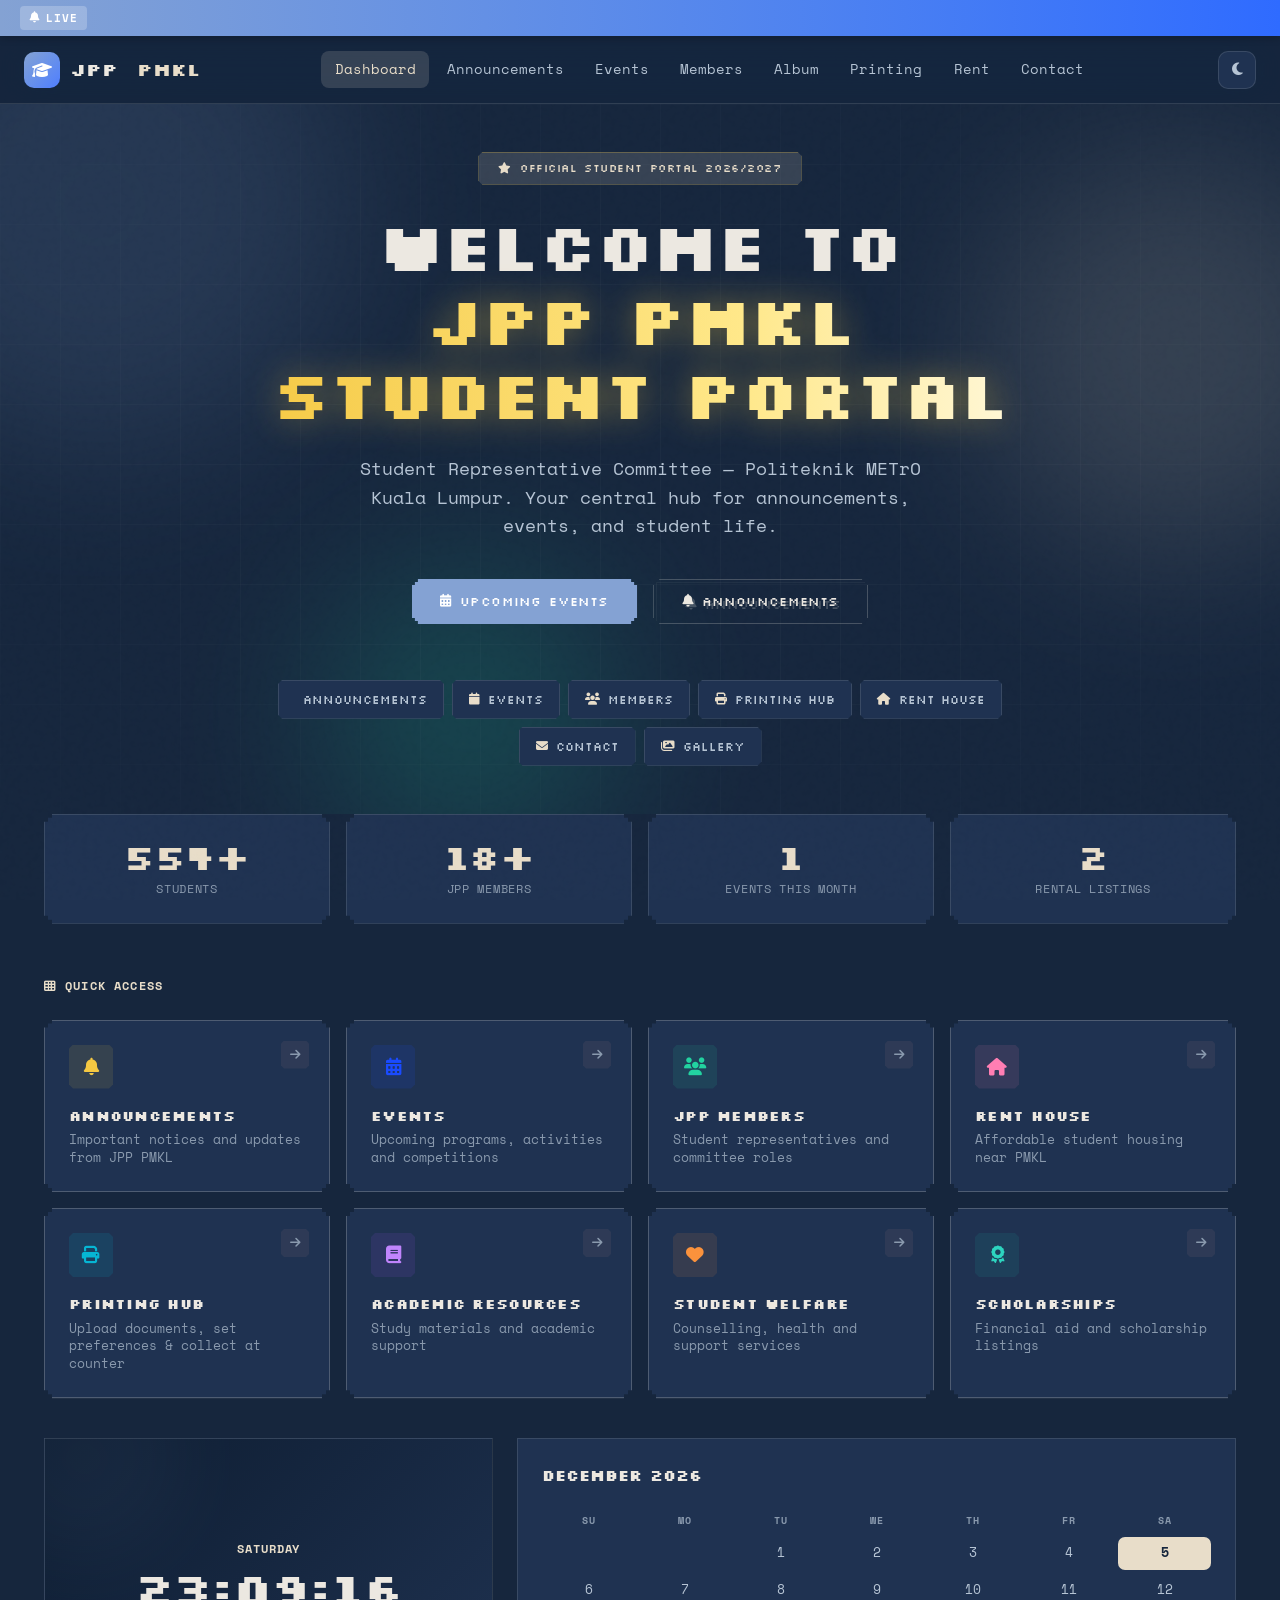
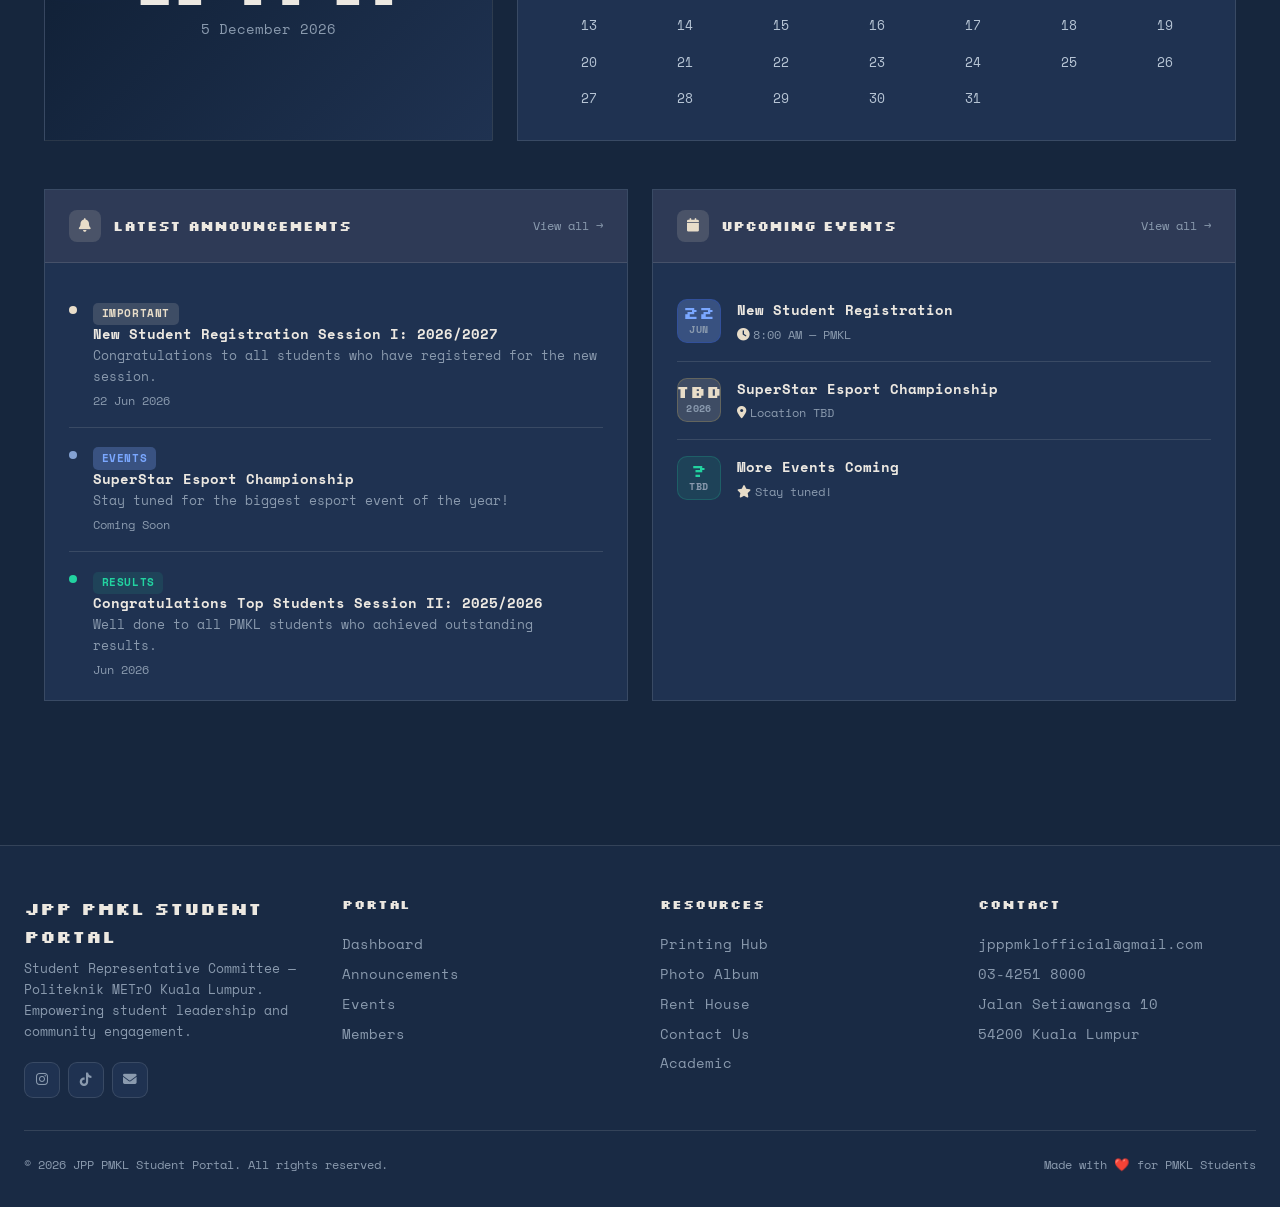
==== index.html @ 4788460e "updates" ====
<!DOCTYPE html>
<html lang="en" data-theme="dark">

<head>
  <meta charset="UTF-8">
  <meta name="viewport" content="width=device-width, initial-scale=1.0">
  <title>JPP PMKL — Student Portal</title>
  <link rel="preconnect" href="https://fonts.googleapis.com">
  <link
    href="https://fonts.googleapis.com/css2?family=Silkscreen:wght@400;700&family=Space+Mono:ital,wght@0,400;0,700;1,400&family=Syne:wght@400;500;600;700;800&family=DM+Sans:ital,opsz,wght@0,9..40,300;0,9..40,400;0,9..40,500;1,9..40,300&display=swap"
    rel="stylesheet">
  <link rel="stylesheet" href="https://cdnjs.cloudflare.com/ajax/libs/font-awesome/6.5.0/css/all.min.css">
  <link rel="icon" type="image/png" href="JPP LOGO.png">
  <link rel="shortcut icon" href="JPP LOGO.png">
  <link rel="apple-touch-icon" href="JPP LOGO.png">
  <link rel="stylesheet" href="css/styles.css?v=2.3">
  <script src="https://cdn.jsdelivr.net/npm/tesseract.js@5/dist/tesseract.min.js"></script>
</head>

<body>

  <div class="ticker-bar">
    <span class="ticker-label"><i class="fas fa-bell"></i> Live</span>
    <div class="ticker-track">
      <div class="ticker-text">
        🎉 Congratulations to all PMKL students — Outstanding Results Final Exam Session II: 2025/2026
        &nbsp;&nbsp;•&nbsp;&nbsp; 📋 New Student Registration Session I: 2026/2027 begins 22 Jun
        &nbsp;&nbsp;•&nbsp;&nbsp; 🎮 SuperStar Esport Championship — Coming Soon! &nbsp;&nbsp;•&nbsp;&nbsp; 📞 Contact:
        jpppmklofficial@gmail.com
      </div>
    </div>
  </div>

  <nav id="mainNav">
    <a class="nav-logo" href="#" onclick="navigate('dashboard'); return false;">
      <div class="nav-logo-icon"><i class="fas fa-graduation-cap"></i></div>
      JPP&nbsp;<span>PMKL</span>
    </a>

    <div class="nav-links" id="navLinks">
      <a class="nav-link active" data-section="dashboard">Dashboard</a>
      <a class="nav-link" data-section="announcements">Announcements</a>
      <a class="nav-link" data-section="events">Events</a>
      <a class="nav-link" data-section="members">Members</a>
      <a class="nav-link" data-section="album">Album</a>
      <a class="nav-link" data-section="printing">Printing</a>
      <a class="nav-link" data-section="rent">Rent</a>
      <a class="nav-link" data-section="contact">Contact</a>
    </div>

    <div class="nav-actions">
      <button class="btn-icon" id="themeToggle" title="Toggle theme"><i class="fas fa-moon"></i></button>
      <button class="nav-hamburger" id="navHamburger" aria-label="Menu"><i class="fas fa-bars"></i></button>
    </div>
  </nav>

  <div class="page-wrap">

    <section class="section active" id="dashboard">

      <div class="hero">
        <div class="hero-bg">
          <div class="hero-orb"></div>
          <div class="hero-orb"></div>
          <div class="hero-orb"></div>
        </div>
        <div class="hero-grid"></div>

        <div class="hero-content">
          <div class="hero-badge"><i class="fas fa-star"></i> Official Student Portal 2026/2027</div>
          <h1>Welcome to<br><em>JPP PMKL STUDENT PORTAL</em></h1>
          <p class="hero-sub">Student Representative Committee — Politeknik METrO Kuala Lumpur. Your central hub for
            announcements, events, and student life.</p>
          <div class="hero-ctas">
            <button class="btn-hero btn-hero-primary" onclick="navigate('events')"><i class="fas fa-calendar-alt"></i>
              Upcoming Events</button>
            <button class="btn-hero btn-hero-outline" onclick="navigate('announcements')"><i class="fas fa-bell"></i>
              Announcements</button>
          </div>
          <div class="quick-access">
            <a class="qa-chip" onclick="navigate('announcements')"><i class="fas fa-megaphone"></i> Announcements</a>
            <a class="qa-chip" onclick="navigate('events')"><i class="fas fa-calendar"></i> Events</a>
            <a class="qa-chip" onclick="navigate('members')"><i class="fas fa-users"></i> Members</a>
            <a class="qa-chip" onclick="navigate('printing')"><i class="fas fa-print"></i> Printing Hub</a>
            <a class="qa-chip" onclick="navigate('rent')"><i class="fas fa-home"></i> Rent House</a>
            <a class="qa-chip" onclick="navigate('contact')"><i class="fas fa-envelope"></i> Contact</a>
            <a class="qa-chip" onclick="navigate('album')"><i class="fas fa-images"></i> Gallery</a>
          </div>
        </div>
      </div>

      <div class="sec-wrap">

        <div class="stats-row">
          <div class="stat-item">
            <div class="stat-num" data-count="600">0</div>
            <div class="stat-label">Students</div>
          </div>
          <div class="stat-item">
            <div class="stat-num" data-count="20">0</div>
            <div class="stat-label">JPP Members</div>
          </div>
          <div class="stat-item">
            <div class="stat-num" data-count="2">0</div>
            <div class="stat-label">Events This Month</div>
          </div>
          <div class="stat-item">
            <div class="stat-num" data-count="3">0</div>
            <div class="stat-label">Rental Listings</div>
          </div>
        </div>

        <div style="margin-bottom: 0.75rem;">
          <div class="sec-label"><i class="fas fa-th"></i> Quick Access</div>
        </div>
        <div class="dashboard-grid">
          <a class="dash-card" onclick="navigate('announcements')"
            style="--card-color: #f5c842; --card-color-bg: rgba(245,200,66,0.1);">
            <div class="dash-card-arrow"><i class="fas fa-arrow-right"></i></div>
            <div class="dash-card-icon"><i class="fas fa-bell"></i></div>
            <h4>Announcements</h4>
            <p>Important notices and updates from JPP PMKL</p>
          </a>
          <a class="dash-card" onclick="navigate('events')"
            style="--card-color: #1a4bff; --card-color-bg: rgba(26,75,255,0.12);">
            <div class="dash-card-arrow"><i class="fas fa-arrow-right"></i></div>
            <div class="dash-card-icon"><i class="fas fa-calendar-alt"></i></div>
            <h4>Events</h4>
            <p>Upcoming programs, activities and competitions</p>
          </a>
          <a class="dash-card" onclick="navigate('members')"
            style="--card-color: #22d3a0; --card-color-bg: rgba(34,211,160,0.1);">
            <div class="dash-card-arrow"><i class="fas fa-arrow-right"></i></div>
            <div class="dash-card-icon"><i class="fas fa-users"></i></div>
            <h4>JPP Members</h4>
            <p>Student representatives and committee roles</p>
          </a>
          <a class="dash-card" onclick="navigate('rent')"
            style="--card-color: #ff7eb3; --card-color-bg: rgba(255,126,179,0.1);">
            <div class="dash-card-arrow"><i class="fas fa-arrow-right"></i></div>
            <div class="dash-card-icon"><i class="fas fa-home"></i></div>
            <h4>Rent House</h4>
            <p>Affordable student housing near PMKL</p>
          </a>
          <a class="dash-card" onclick="navigate('printing')"
            style="--card-color: #06b6d4; --card-color-bg: rgba(6,182,212,0.12);">
            <div class="dash-card-arrow"><i class="fas fa-arrow-right"></i></div>
            <div class="dash-card-icon" style="background:rgba(6,182,212,0.12);color:#06b6d4;"><i
                class="fas fa-print"></i></div>
            <h4>Printing Hub</h4>
            <p>Upload documents, set preferences & collect at counter</p>
          </a>
          <a class="dash-card" onclick="showToast('Academic Resources — Coming Soon!')">
            <div class="dash-card-arrow"><i class="fas fa-arrow-right"></i></div>
            <div class="dash-card-icon" style="background:rgba(168,85,247,0.1);color:#c084fc;"><i
                class="fas fa-book"></i></div>
            <h4>Academic Resources</h4>
            <p>Study materials and academic support</p>
          </a>
          <a class="dash-card" onclick="showToast('Student Welfare — Coming Soon!')">
            <div class="dash-card-arrow"><i class="fas fa-arrow-right"></i></div>
            <div class="dash-card-icon" style="background:rgba(251,146,60,0.1);color:#fb923c;"><i
                class="fas fa-heart"></i></div>
            <h4>Student Welfare</h4>
            <p>Counselling, health and support services</p>
          </a>
          <a class="dash-card" onclick="showToast('Scholarships — Coming Soon!')">
            <div class="dash-card-arrow"><i class="fas fa-arrow-right"></i></div>
            <div class="dash-card-icon" style="background:rgba(20,184,166,0.1);color:#2dd4bf;"><i
                class="fas fa-award"></i></div>
            <h4>Scholarships</h4>
            <p>Financial aid and scholarship listings</p>
          </a>

        </div>

        <div class="widget-row">
          <div class="clock-panel">
            <div class="clock-day" id="dashDay">MONDAY</div>
            <div class="clock-time" id="dashClock">00:00:00</div>
            <div class="clock-date-str" id="dashDateStr">Loading...</div>
          </div>
          <div class="cal-panel">
            <div class="cal-header">
              <h4 id="calMonthYear">June 2026</h4>
            </div>
            <div class="cal-grid" id="calGrid"></div>
          </div>
        </div>

        <div class="twin-grid">
          <div class="panel">
            <div class="panel-head">
              <div class="panel-head-icon"><i class="fas fa-bell"></i></div>
              <h3>Latest Announcements</h3>
              <a onclick="navigate('announcements')">View all →</a>
            </div>
            <div class="panel-body" id="dashAnnList">
              <div class="ann-item">
                <div class="ann-dot"></div>
                <div class="ann-content">
                  <span class="tag tag-gold">Important</span>
                  <h5>New Student Registration Session I: 2026/2027</h5>
                  <p>Congratulations to all students who have registered for the new session.</p>
                  <div style="font-size:0.74rem; color:var(--text3);">22 Jun 2026</div>
                </div>
              </div>
              <div class="ann-item">
                <div class="ann-dot blue"></div>
                <div class="ann-content">
                  <span class="tag tag-blue">Events</span>
                  <h5>SuperStar Esport Championship</h5>
                  <p>Stay tuned for the biggest esport event of the year!</p>
                  <div style="font-size:0.74rem; color:var(--text3);">Coming Soon</div>
                </div>
              </div>
              <div class="ann-item">
                <div class="ann-dot green"></div>
                <div class="ann-content">
                  <span class="tag tag-green">Results</span>
                  <h5>Congratulations Top Students Session II: 2025/2026</h5>
                  <p>Well done to all PMKL students who achieved outstanding results.</p>
                  <div style="font-size:0.74rem; color:var(--text3);">Jun 2026</div>
                </div>
              </div>
            </div>
          </div>

          <div class="panel">
            <div class="panel-head">
              <div class="panel-head-icon"><i class="fas fa-calendar"></i></div>
              <h3>Upcoming Events</h3>
              <a onclick="navigate('events')">View all →</a>
            </div>
            <div class="panel-body" id="dashEventsList">
              <div class="event-item">
                <div class="event-date-box">
                  <div class="day">22</div>
                  <div class="mon">JUN</div>
                </div>
                <div class="event-info-text">
                  <h5>New Student Registration</h5>
                  <p><i class="fas fa-clock" style="color:var(--gold);margin-right:0.25rem;"></i>8:00 AM — PMKL</p>
                </div>
              </div>
              <div class="event-item">
                <div class="event-date-box" style="background:var(--gold-dim);border-color:rgba(245,200,66,0.2);">
                  <div class="day" style="color:var(--gold);">TBD</div>
                  <div class="mon">2026</div>
                </div>
                <div class="event-info-text">
                  <h5>SuperStar Esport Championship</h5>
                  <p><i class="fas fa-map-marker-alt" style="color:var(--gold);margin-right:0.25rem;"></i>Location TBD
                  </p>
                </div>
              </div>
              <div class="event-item">
                <div class="event-date-box" style="background:rgba(34,211,160,0.1);border-color:rgba(34,211,160,0.2);">
                  <div class="day" style="color:#22d3a0;">?</div>
                  <div class="mon">TBD</div>
                </div>
                <div class="event-info-text">
                  <h5>More Events Coming</h5>
                  <p><i class="fas fa-star" style="color:var(--gold);margin-right:0.25rem;"></i>Stay tuned!</p>
                </div>
              </div>
            </div>
          </div>
        </div>

      </div>
    </section>

    <section class="section" id="announcements">
      <div class="sec-wrap" style="padding-top: 2.5rem;">
        <button class="btn-back" onclick="navigate('dashboard')"><i class="fas fa-arrow-left"></i> Back to
          Dashboard</button>
        <div class="sec-label"><i class="fas fa-bell"></i> Notice Board</div>
        <h2 class="sec-title">Announcements</h2>
        <p class="sec-sub">Stay updated with the latest news, notices, and important information from JPP PMKL.</p>

        <div class="ann-page-grid">
          <div id="annPageList">
            <div class="ann-card-big">
              <span class="tag tag-gold">Important</span>
              <h4>New Student Registration Session I: 2026/2027</h4>
              <p>Welcome to all new students! Official registration for the 2026/2027 academic session will
                begin on 22 Jun 2026. Please bring all required documents.</p>
              <div class="ann-meta">
                <span><i class="fas fa-calendar-alt"></i> 22 Jun 2026</span>
                <span><i class="fas fa-user"></i> JPP PMKL</span>
              </div>
            </div>

            <div class="ann-card-big">
              <span class="tag tag-blue">Events</span>
              <h4>SuperStar Esport Championship</h4>
              <p>Stay tuned for the biggest esport event of the year! JPP PMKL is proud to organise a
                college-level esport competition. Date and venue will be announced soon.</p>
              <div class="ann-meta">
                <span><i class="fas fa-calendar-alt"></i> Coming Soon</span>
                <span><i class="fas fa-user"></i> EXCO Sports</span>
              </div>
            </div>

            <div class="ann-card-big">
              <span class="tag tag-green">Achievements</span>
              <h4>Congratulations Top Students Session II: 2025/2026</h4>
              <p>Well done and congratulations to all PMKL students who achieved outstanding results in the
                Final Examination Session II: 2025/2026. Your success inspires us all!</p>
              <div class="ann-meta">
                <span><i class="fas fa-calendar-alt"></i> Jun 2026</span>
                <span><i class="fas fa-user"></i> JPP PMKL</span>
              </div>
            </div>

            <div class="ann-card-big" style="opacity:0.65;">
              <span class="tag" style="background:var(--surface2);color:var(--text3);">Activities</span>
              <h4>New Activities — Coming Soon</h4>
              <p>Various exciting activities are being planned for the 2026/2027 session. Stay updated
                through this portal.</p>
              <div class="ann-meta">
                <span><i class="fas fa-calendar-alt"></i> TBD</span>
                <span><i class="fas fa-user"></i> JPP PMKL</span>
              </div>
            </div>
          </div>

          <div>
            <div class="sticky-panel">
              <h4><i class="fas fa-tag" style="color:var(--gold);margin-right:0.5rem;"></i>Categories</h4>
              <div style="display:flex;flex-direction:column;gap:0.5rem;">
                <button onclick="showToast('Filtering by category — coming soon!')"
                  style="display:flex;align-items:center;justify-content:space-between;padding:0.6rem 0.8rem;background:var(--gold-dim);border:1px solid rgba(245,200,66,0.2);border-radius:9px;color:var(--gold);cursor:pointer;font-size:0.82rem;font-weight:600;width:100%;">
                  <span><i class="fas fa-exclamation-circle" style="margin-right:0.5rem;"></i>Important</span><span
                    class="tag tag-gold">1</span>
                </button>
                <button onclick="showToast('Filtering by category — coming soon!')"
                  style="display:flex;align-items:center;justify-content:space-between;padding:0.6rem 0.8rem;background:var(--primary-glow);border:1px solid rgba(26,75,255,0.2);border-radius:9px;color:#7aa7ff;cursor:pointer;font-size:0.82rem;font-weight:600;width:100%;">
                  <span><i class="fas fa-calendar" style="margin-right:0.5rem;"></i>Events</span><span
                    class="tag tag-blue">1</span>
                </button>
                <button onclick="showToast('Filtering by category — coming soon!')"
                  style="display:flex;align-items:center;justify-content:space-between;padding:0.6rem 0.8rem;background:rgba(34,211,160,0.08);border:1px solid rgba(34,211,160,0.2);border-radius:9px;color:#22d3a0;cursor:pointer;font-size:0.82rem;font-weight:600;width:100%;">
                  <span><i class="fas fa-star" style="margin-right:0.5rem;"></i>Achievements</span><span
                    class="tag tag-green">1</span>
                </button>
              </div>

              <div class="divider"></div>
              <h4><i class="fas fa-fire" style="color:var(--gold);margin-right:0.5rem;"></i>Recent Updates</h4>
              <div style="font-size:0.78rem;color:var(--text3);line-height:1.8;">
                <div>• New Registration — 22 Jun</div>
                <div>• Esport Championship — TBD</div>
                <div>• Outstanding Results — Jun 2026</div>
              </div>
            </div>
          </div>
        </div>
      </div>
    </section>

    <section class="section" id="events">
      <div class="sec-wrap" style="padding-top: 2.5rem;">
        <button class="btn-back" onclick="navigate('dashboard')"><i class="fas fa-arrow-left"></i> Back to
          Dashboard</button>
        <div class="sec-label"><i class="fas fa-calendar"></i> Programs & Activities</div>
        <h2 class="sec-title">Upcoming Events</h2>
        <p class="sec-sub">Join us for exciting events, competitions, and community programs organized by JPP PMKL.</p>

        <div class="events-masonry" id="eventsMasonry">
          <div class="event-card-full">
            <div class="event-thumb event-thumb-grad1">📋</div>
            <div class="event-card-body">
              <h4>New Student Registration Session I: 2026/2027</h4>
              <div class="event-meta-row">
                <div class="event-meta-item"><i class="fas fa-calendar-alt"></i> 22 Jun 2026</div>
              </div>
              <div class="event-meta-row">
                <div class="event-meta-item"><i class="fas fa-clock"></i> 8:00 AM onwards</div>
              </div>
              <div class="event-meta-row">
                <div class="event-meta-item"><i class="fas fa-map-marker-alt"></i> PMKL Campus</div>
              </div>
              <button class="btn-event" onclick="showToast('Event registration coming soon!')">Learn More</button>
            </div>
          </div>

          <div class="event-card-full">
            <div class="event-thumb event-thumb-grad2">🎮</div>
            <div class="event-card-body">
              <h4>SuperStar Esport Championship</h4>
              <div class="event-meta-row">
                <div class="event-meta-item"><i class="fas fa-calendar-alt"></i> TBD</div>
              </div>
              <div class="event-meta-row">
                <div class="event-meta-item"><i class="fas fa-clock"></i> TBD</div>
              </div>
              <div class="event-meta-row">
                <div class="event-meta-item"><i class="fas fa-map-marker-alt"></i> TBD</div>
              </div>
              <button class="btn-event" onclick="showToast('Stay tuned for registration!')">Learn More</button>
            </div>
          </div>

          <div class="event-card-full" style="opacity:0.7;">
            <div class="event-thumb event-thumb-grad3">🎭</div>
            <div class="event-card-body">
              <h4>Volunteering & Entrepreneurship Activities</h4>
              <div class="event-meta-row">
                <div class="event-meta-item"><i class="fas fa-calendar-alt"></i> TBD</div>
              </div>
              <div class="event-meta-row">
                <div class="event-meta-item"><i class="fas fa-clock"></i> TBD</div>
              </div>
              <div class="event-meta-row">
                <div class="event-meta-item"><i class="fas fa-map-marker-alt"></i> TBD</div>
              </div>
              <button class="btn-event" onclick="showToast('More details soon!')">Learn More</button>
            </div>
          </div>
        </div>
      </div>
    </section>

    <section class="section" id="members">
      <div class="sec-wrap" style="padding-top: 2.5rem;">
        <button class="btn-back" onclick="navigate('dashboard')"><i class="fas fa-arrow-left"></i> Back to
          Dashboard</button>
        <div class="sec-label"><i class="fas fa-users"></i> Leadership Team</div>
        <h2 class="sec-title">JPP Members</h2>
        <p class="sec-sub">Meet your student representatives for the academic year 2026/2027.</p>

        <div class="members-header-card">
          <div
            style="width:70px;height:70px;border-radius:18px;background:linear-gradient(135deg,var(--primary),#4f7dff);display:flex;align-items:center;justify-content:center;font-size:1.8rem;color:white;flex-shrink:0;">
            🏛️</div>
          <div>
            <h2>Jawatankuasa Perwakilan Pelajar</h2>
            <p>Politeknik METrO Kuala Lumpur — Sesi 2026/2027 — 20 Active Members</p>
          </div>
        </div>

        <div class="members-grid">
          <div class="member-card" style="border-color: rgba(245,200,66,0.3);">
            <div class="member-ava"><img src="members/members_habib.png" alt="Habib"
                onerror="this.style.display='none';this.parentNode.textContent='H'"></div>
            <div class="member-name">HABIB HIDAYATULLAH KHAIRUNNAS BIN HAMRAN</div>
            <div class="member-role">Yang Di-Pertua</div>
          </div>
          <div class="member-card">
            <div class="member-ava"><img src="members/members_afif.png" alt="Afif"
                onerror="this.style.display='none';this.parentNode.textContent='A'"></div>
            <div class="member-name">MUHAMAD AFIF BIN AWALUDIN</div>
            <div class="member-role">Naib Yang Di-Pertua</div>
          </div>
          <div class="member-card">
            <div class="member-ava"><img src="members/members_irfan.png" alt="Irfan"
                onerror="this.style.display='none';this.parentNode.textContent='I'"></div>
            <div class="member-name">MUHAMMAD IRFAN BIN MOHD ZAMBRI</div>
            <div class="member-role">Setiausaha 1</div>
          </div>
          <div class="member-card">
            <div class="member-ava"><img src="members/members_humaira.png" alt="Humaira"
                onerror="this.style.display='none';this.parentNode.textContent='H'"></div>
            <div class="member-name">NURUL HUMAIRA' BINTI SYAHRIL</div>
            <div class="member-role">Setiausaha 2</div>
          </div>
          <div class="member-card">
            <div class="member-ava"><img src="members/members_hussein.png" alt="Hussein"
                onerror="this.style.display='none';this.parentNode.textContent='H'"></div>
            <div class="member-name">HUSSEIN HIRAWADY BIN REZA HIRAWADY</div>
            <div class="member-role">Bendahari</div>
          </div>
          <div class="member-card">
            <div class="member-ava"><img src="members/members_aziz.png" alt="Aziz"
                onerror="this.style.display='none';this.parentNode.textContent='A'"></div>
            <div class="member-name">ABDUL AZIZ BIN SAMSUDIN</div>
            <div class="member-role">EXCO Disiplin 1</div>
          </div>
          <div class="member-card">
            <div class="member-ava"><img src="members/members_miruthalan.png" alt="Miruthalan"
                onerror="this.style.display='none';this.parentNode.textContent='M'"></div>
            <div class="member-name">MIRUTHULAN A/L THULASI THARAN</div>
            <div class="member-role">EXCO Disiplin 2</div>
          </div>
          <div class="member-card">
            <div class="member-ava"><img src="members/members_laili.png" alt="Laili"
                onerror="this.style.display='none';this.parentNode.textContent='L'"></div>
            <div class="member-name">NURUL LAILI BINTI SAMSURI</div>
            <div class="member-role">EXCO Disiplin 3</div>
          </div>
          <div class="member-card">
            <div class="member-ava"><img src="members/members_muttaqi.png" alt="Muttaqi"
                onerror="this.style.display='none';this.parentNode.textContent='M'"></div>
            <div class="member-name">AHMAD MUTTAQI BIN HASLY</div>
            <div class="member-role">EXCO Multimedia & Penerbitan</div>
          </div>
          <div class="member-card">
            <div class="member-ava"><img src="members/members_eusoff.png" alt="Eusoff"
                onerror="this.style.display='none';this.parentNode.textContent='E'"></div>
            <div class="member-name">MUHAMMAD EUSOFF BIN HANIDAN</div>
            <div class="member-role">EXCO Multimedia & Penerbitan</div>
          </div>
          <div class="member-card">
            <div class="member-ava"><img src="members/members_aniyah.png" alt="Aniyah"
                onerror="this.style.display='none';this.parentNode.textContent='A'"></div>
            <div class="member-name">NUR ANIYAH SAFWAH BINTI MOHD NIZAM</div>
            <div class="member-role">EXCO Multimedia & Penerbitan</div>
          </div>
          <div class="member-card">
            <div class="member-ava"><img src="members/members_noraliya.png" alt="Noraliya"
                onerror="this.style.display='none';this.parentNode.textContent='N'"></div>
            <div class="member-name">NORALIYA BINTI NORAZMI</div>
            <div class="member-role">EXCO Sukan & Kebudayaan</div>
          </div>
          <div class="member-card">
            <div class="member-ava"><img src="members/members_amirul.png" alt="Amirul"
                onerror="this.style.display='none';this.parentNode.textContent='A'"></div>
            <div class="member-name">AMIRUL ABDUL ROSHIED BIN ZULKEFLI</div>
            <div class="member-role">EXCO Sukan & Kebudayaan</div>
          </div>
          <div class="member-card">
            <div class="member-ava"><img src="members/members_sharifah.png" alt="Sharifah"
                onerror="this.style.display='none';this.parentNode.textContent='S'"></div>
            <div class="member-name">SHARIFAH NURSHAHIRAH BINTI SYED ABDUL HALIM</div>
            <div class="member-role">EXCO Sukan & Kebudayaan</div>
          </div>
          <div class="member-card">
            <div class="member-ava"><img src="members/members_aina.png" alt="Aina"
                onerror="this.style.display='none';this.parentNode.textContent='A'"></div>
            <div class="member-name">AINA NADIA BINTI MOHD SANUSI</div>
            <div class="member-role">EXCO Kesukarelawan & Keusahawanan</div>
          </div>
          <div class="member-card">
            <div class="member-ava"><img src="members/members_akif.png" alt="Akif"
                onerror="this.style.display='none';this.parentNode.textContent='A'"></div>
            <div class="member-name">MUHAMMAD AKIF ARMAND BIN JOHARI</div>
            <div class="member-role">EXCO Kesukarelawan & Keusahawanan</div>
          </div>
          <div class="member-card">
            <div class="member-ava"><img src="members/members_aira.png" alt="Aira"
                onerror="this.style.display='none';this.parentNode.textContent='A'"></div>
            <div class="member-name">AIRA HANNAN BINTI AZMAN</div>
            <div class="member-role">EXCO Kesukarelawan & Keusahawanan</div>
          </div>
          <div class="member-card">
            <div class="member-ava"><img src="members/members_puteri.png" alt="Puteri"
                onerror="this.style.display='none';this.parentNode.textContent='P'"></div>
            <div class="member-name">PUTERI ZAHRATUL UMMAIRAH BINTI MUHAMMAD FADZIL NOOR</div>
            <div class="member-role">EXCO Kerohanian & Kebajikan</div>
          </div>
          <div class="member-card">
            <div class="member-ava"><img src="members/members_aqeel.png" alt="Aqeel"
                onerror="this.style.display='none';this.parentNode.textContent='A'"></div>
            <div class="member-name">MUHAMMAD AQEEL FAKHEEM BIN MOHD YUSOF</div>
            <div class="member-role">EXCO Kerohanian & Kebajikan</div>
          </div>
          <div class="member-card">
            <div class="member-ava"><img src="members/members_adriena.png" alt="Adriena"
                onerror="this.style.display='none';this.parentNode.textContent='A'"></div>
            <div class="member-name">NUR ADRIENA BINTI SUKRI</div>
            <div class="member-role">EXCO Kerohanian & Kebajikan</div>
          </div>
        </div>
      </div>
    </section>

    <section class="section" id="album">
      <div class="sec-wrap" style="padding-top: 2.5rem;">
        <button class="btn-back" onclick="navigate('dashboard')"><i class="fas fa-arrow-left"></i> Back to
          Dashboard</button>
        <div class="sec-label"><i class="fas fa-images"></i> Gallery</div>
        <h2 class="sec-title">Photo Album</h2>
        <p class="sec-sub">Capturing moments and memories from JPP PMKL events and campus life.</p>

        <div class="album-grid" id="albumGrid">
          <div class="album-item" onclick="openLightbox(0)">
            <img class="album-item-inner" src="albums/jpp.jpeg" alt="JPP PMKL" loading="lazy">
            <div class="album-item-label"><i class="fas fa-camera"></i> JPP PMKL</div>
          </div>
          <div class="album-item" onclick="openLightbox(1)">
            <img class="album-item-inner" src="albums/convo.JPG" alt="Convocation" loading="lazy">
            <div class="album-item-label"><i class="fas fa-graduation-cap"></i> Convocation</div>
          </div>
          <div class="album-item" onclick="openLightbox(2)">
            <img class="album-item-inner" src="albums/futsal.JPG" alt="Futsal" loading="lazy">
            <div class="album-item-label"><i class="fas fa-futbol"></i> Futsal</div>
          </div>
          <div class="album-item" onclick="openLightbox(3)">
            <img class="album-item-inner" src="albums/esport.JPG" alt="E-Sport" loading="lazy">
            <div class="album-item-label"><i class="fas fa-gamepad"></i> E-Sport</div>
          </div>
          <div class="album-item" onclick="openLightbox(4)">
            <img class="album-item-inner" src="albums/ihya.jpg" alt="Ihya Ramadan" loading="lazy">
            <div class="album-item-label"><i class="fas fa-moon"></i> Ihya Ramadan</div>
          </div>
          <div class="album-item" onclick="openLightbox(5)">
            <img class="album-item-inner" src="albums/mg.JPG" alt="Graduation Ceremony" loading="lazy">
            <div class="album-item-label"><i class="fas fa-award"></i> Graduation Ceremony</div>
          </div>
          <div class="album-item" onclick="openLightbox(6)">
            <img class="album-item-inner" src="albums/mts.JPG" alt="Mid-Semester Dinner" loading="lazy">
            <div class="album-item-label"><i class="fas fa-utensils"></i> Mid-Semester Dinner</div>
          </div>
          <div class="album-item" onclick="openLightbox(7)">
            <img class="album-item-inner" src="albums/bubur.JPG" alt="Community Programme" loading="lazy">
            <div class="album-item-label"><i class="fas fa-heart"></i> Community Programme</div>
          </div>
        </div>

        <div style="text-align:center;margin-top:2rem;">
          <button class="btn-hero btn-hero-outline" style="margin: 0 auto;"
            onclick="showToast('Full gallery coming soon!')"><i class="fas fa-plus"></i> Load More Photos</button>
        </div>
      </div>
    </section>

    <section class="section" id="rent">
      <div class="sec-wrap" style="padding-top: 2.5rem;">
        <button class="btn-back" onclick="navigate('dashboard')"><i class="fas fa-arrow-left"></i> Back to
          Dashboard</button>

        <div id="rentNavHeader" style="display:none; margin-bottom: 1.5rem;">
          <button class="qa-chip" onclick="showRentHome()" style="border:none; cursor:pointer;">
            <i class="fas fa-arrow-left"></i> Back to Apartment Complex
          </button>
        </div>

        <div class="sec-label"><i class="fas fa-home"></i> Student Housing</div>
        <h2 class="sec-title" id="rentMainTitle">Rent House Listings</h2>
        <p class="sec-sub" id="rentMainSub">Select an apartment complex near the polytechnic to view available student
          accommodation listings.</p>

        <div id="rentApartmentGrid" class="rent-grid">
          <div class="rent-card" onclick="selectApartment('Apartment Mahsuri')">
            <div class="rent-thumb"
              style="background: linear-gradient(135deg, #1a4bff, var(--navy)); font-size:3.5rem; display:flex; align-items:center; justify-content:center;">
              🏢</div>
            <div class="rent-card-body">
              <h4>Apartment Mahsuri</h4>
              <p>Very popular. 7-minute walk to campus. Separate blocks for male & female students.</p>
              <span class="tag tag-gold">Select Block <i class="fas fa-chevron-right"
                  style="margin-left:5px"></i></span>
            </div>
          </div>

          <div class="rent-card" onclick="selectApartment('Apartment Intan')">
            <div class="rent-thumb"
              style="background: linear-gradient(135deg, #f5c842, var(--navy)); font-size:3.5rem; display:flex; align-items:center; justify-content:center;">
              🏢</div>
            <div class="rent-card-body">
              <h4>Apartment Intan</h4>
              <p>Strategic location in Setiawangsa, close to bus and LRT transit facilities.</p>
              <span class="tag tag-gold">Select Block <i class="fas fa-chevron-right"
                  style="margin-left:5px"></i></span>
            </div>
          </div>

          <div class="rent-card" onclick="selectApartment('Apartment Puteri')">
            <div class="rent-thumb"
              style="background: linear-gradient(135deg, #22d3a0, var(--navy)); font-size:3.5rem; display:flex; align-items:center; justify-content:center;">
              🏢</div>
            <div class="rent-card-body">
              <h4>Apartment Puteri</h4>
              <p>Conducive, peaceful, and safe environment with round-the-clock security monitoring.</p>
              <span class="tag tag-gold">Select Block <i class="fas fa-chevron-right"
                  style="margin-left:5px"></i></span>
            </div>
          </div>

          <div class="rent-card" onclick="selectApartment('Apartment Sri Ayu')">
            <div class="rent-thumb"
              style="background: linear-gradient(135deg, #ff7eb3, var(--navy)); font-size:3.5rem; display:flex; align-items:center; justify-content:center;">
              🏢</div>
            <div class="rent-card-body">
              <h4>Apartment Sri Ayu</h4>
              <p>Budget-friendly alternative with spacious rooms and basic utilities included.</p>
              <span class="tag tag-gold">Select Block <i class="fas fa-chevron-right"
                  style="margin-left:5px"></i></span>
            </div>
          </div>
        </div>

        <div id="rentBlockGrid" class="dashboard-grid" style="display:none;"></div>

        <div id="rentUnitGrid" class="rent-grid" style="display:none;"></div>

        <div class="divider" id="rentDivider"></div>

        <div id="rentFeaturesSection">
          <div style="margin-bottom: 1rem;">
            <div class="sec-label"><i class="fas fa-star"></i> Why Use RENT@PMKL?</div>
          </div>
          <div class="dashboard-grid">
            <div class="stat-item">
              <div class="stat-num" style="font-size:1.8rem;"><i class="fas fa-map-marker-alt"></i></div>
              <div class="stat-label" style="margin-top:0.5rem; color:var(--text);">Nearby</div>
              <p style="font-size:0.8rem; color:var(--text3); margin-top:0.25rem;">All listings are close to the
                polytechnic.
              </p>
            </div>
            <div class="stat-item">
              <div class="stat-num" style="font-size:1.8rem;"><i class="fas fa-list"></i></div>
              <div class="stat-label" style="margin-top:0.5rem; color:var(--text);">Updated Listings</div>
              <p style="font-size:0.8rem; color:var(--text3); margin-top:0.25rem;">Room & house info kept up to date.
              </p>
            </div>
            <div class="stat-item">
              <div class="stat-num" style="font-size:1.8rem;"><i class="fas fa-phone-alt"></i></div>
              <div class="stat-label" style="margin-top:0.5rem; color:var(--text);">Direct Contact</div>
              <p style="font-size:0.8rem; color:var(--text3); margin-top:0.25rem;">Contact the owner directly — no
                middleman.</p>
            </div>
            <div class="stat-item">
              <div class="stat-num" style="font-size:1.8rem;"><i class="fas fa-shield-alt"></i></div>
              <div class="stat-label" style="margin-top:0.5rem; color:var(--text);">Safe & Easy</div>
              <p style="font-size:0.8rem; color:var(--text3); margin-top:0.25rem;">Simple interface managed by JPP.
              </p>
            </div>
          </div>
        </div>

      </div>
    </section>

    <section class="section" id="printing">
      <div class="sec-wrap" style="padding-top: 2.5rem;">
        <button class="btn-back" onclick="navigate('dashboard')"><i class="fas fa-arrow-left"></i> Back to Dashboard</button>
        
        <!-- JPP Printing Hub Hero Banner -->
        <div class="print-hub-hero">
          <div style="display:flex; justify-content:space-between; align-items:flex-start; flex-wrap:wrap; gap:1rem;">
            <div>
              <div class="step-tag"><i class="fas fa-print"></i> JPP PRINTING HUB • STUDENT DISPATCH</div>
              <h2 class="sec-title" style="margin-top:0.35rem; margin-bottom:0.5rem;">JPP Printing Hub</h2>
              <p class="sec-sub" style="margin-bottom:0; max-width:700px;">
                Upload your assignments, configure custom print &amp; finishing specifications, and pay seamlessly via DuitNow QR with instant AI Bot OCR verification or Pay at Counter.
              </p>
            </div>
            <div style="display:flex; align-items:center; gap:0.5rem;">
              <span class="tag tag-gold" style="font-size:0.75rem; padding:0.4rem 0.85rem;">
                <i class="fas fa-bolt"></i> Direct-to-Printer
              </span>
            </div>
          </div>

          <!-- Feature Highlights Bar -->
          <div class="print-highlights-grid">
            <div class="print-feat-card">
              <div class="print-feat-icon" style="background:rgba(6,182,212,0.15); color:#06b6d4;">
                <i class="fas fa-file-arrow-up"></i>
              </div>
              <div class="print-feat-text">
                <h5>Direct Cloud Upload</h5>
                <p>PDF, Word, PPTX &amp; Images</p>
              </div>
            </div>
            <div class="print-feat-card">
              <div class="print-feat-icon" style="background:rgba(237,0,90,0.15); color:#ed005a;">
                <i class="fas fa-qrcode"></i>
              </div>
              <div class="print-feat-text">
                <h5>DuitNow QR + AI OCR</h5>
                <p>Instant receipt auto-verification</p>
              </div>
            </div>
            <div class="print-feat-card">
              <div class="print-feat-icon" style="background:rgba(34,211,160,0.15); color:#22d3a0;">
                <i class="fas fa-sliders"></i>
              </div>
              <div class="print-feat-text">
                <h5>Custom Finishing</h5>
                <p>Duplex, comb binding &amp; laminating</p>
              </div>
            </div>
            <div class="print-feat-card">
              <div class="print-feat-icon" style="background:rgba(245,200,66,0.15); color:var(--gold);">
                <i class="fas fa-tags"></i>
              </div>
              <div class="print-feat-text">
                <h5>Subsidized Rates</h5>
                <p>Official student council pricing</p>
              </div>
            </div>
          </div>
        </div>

        <!-- Live Counter Status Bar -->
        <div class="print-status-bar">
          <div class="print-status-info">
            <span class="print-badge open" id="printLiveBadge">
              <i class="fas fa-circle-check"></i> <span id="printLiveStatusText">COUNTER OPEN / READY TO PRINT</span>
            </span>
            <span style="font-size:0.85rem; color:var(--text2);" id="printHoursText">
              <i class="fas fa-clock" style="color:var(--gold); margin-right:4px;"></i> Monday – Friday: 8:30 AM – 5:00 PM
            </span>
            <span style="font-size:0.85rem; color:var(--text2);" id="printLocationText">
              <i class="fas fa-map-marker-alt" style="color:var(--gold); margin-right:4px;"></i> JPP Student Council Center, Level 2, PMKL
            </span>
          </div>
          <div style="font-size:0.82rem; color:var(--gold);" id="printNoticeText">
            <i class="fas fa-circle-info"></i> Pay via DuitNow QR or Cash at counter upon document collection.
          </div>
        </div>

        <!-- Printing Studio Layout -->
        <div class="print-studio-layout">
          
          <!-- Left Column: Form & Preferences -->
          <div style="display:flex; flex-direction:column; gap:1.5rem;">
            
            <!-- Step 1: File Upload -->
            <div class="print-card">
              <div class="step-tag"><span class="step-num">1</span> Step 01</div>
              <h3 style="font-size:1.15rem; margin-bottom:0.4rem;">Upload Your Document</h3>
              <p style="color:var(--text2); font-size:0.83rem; margin-bottom:1.25rem;">
                Supported formats: PDF, Word (DOCX), PowerPoint (PPTX), or Images (JPG, PNG). Maximum file size: 15MB.
              </p>

              <input type="file" id="printFileInput" accept=".pdf,.doc,.docx,.ppt,.pptx,.png,.jpg,.jpeg" style="display:none;" onchange="handleFileSelect(event)">
              
              <div class="dropzone-box" id="dropzoneBox" onclick="document.getElementById('printFileInput').click()">
                <div class="dropzone-icon"><i class="fas fa-cloud-arrow-up"></i></div>
                <div class="dropzone-title">Click to Browse or Drag &amp; Drop File Here</div>
                <div class="dropzone-sub">PDF, DOCX, PPTX, JPG, PNG (Max 15MB)</div>
              </div>

              <div id="fileSelectedBox" class="file-selected-box" style="display:none;">
                <div class="file-selected-info">
                  <div class="file-icon" id="fileSelectedIcon"><i class="fas fa-file-pdf"></i></div>
                  <div>
                    <div class="file-name" id="fileSelectedName">document.pdf</div>
                    <div class="file-size" id="fileSelectedSize">0 KB</div>
                  </div>
                </div>
                <button class="btn-danger" onclick="clearSelectedFile()" style="padding:0.35rem 0.65rem;" title="Remove file">
                  <i class="fas fa-trash-can"></i> Remove File
                </button>
              </div>
            </div>

            <!-- Step 2: Preferences -->
            <div class="print-card">
              <div class="step-tag"><span class="step-num">2</span> Step 02</div>
              <h3 style="font-size:1.15rem; margin-bottom:0.4rem;">Print Specifications &amp; Finishing</h3>
              <p style="color:var(--text2); font-size:0.83rem; margin-bottom:1rem;">
                Select color mode, duplex sides, paper size, and finishing options to match your assignment requirements.
              </p>

              <!-- Color Mode -->
              <div class="pref-section-title"><i class="fas fa-palette"></i> Color Mode</div>
              <div class="pref-chips-grid">
                <div class="pref-chip active" data-pref="color" data-val="bw" onclick="setPreference('color', 'bw')">
                  <div class="pref-chip-title">Black &amp; White (B&amp;W) <i class="fas fa-check-circle"></i></div>
                  <div class="pref-chip-desc" id="prefRateBwDesc">RM 0.10 / page</div>
                </div>
                <div class="pref-chip" data-pref="color" data-val="color_std" onclick="setPreference('color', 'color_std')">
                  <div class="pref-chip-title">Color (Standard)</div>
                  <div class="pref-chip-desc" id="prefRateColorStdDesc">RM 0.50 / page</div>
                </div>
                <div class="pref-chip" data-pref="color" data-val="color_photo" onclick="setPreference('color', 'color_photo')">
                  <div class="pref-chip-title">Full Color / Photo</div>
                  <div class="pref-chip-desc" id="prefRateColorPhotoDesc">RM 1.00 / page</div>
                </div>
              </div>

              <!-- Sides Duplex -->
              <div class="pref-section-title"><i class="fas fa-copy"></i> Sides (Duplex)</div>
              <div class="pref-chips-grid">
                <div class="pref-chip active" data-pref="sides" data-val="single" onclick="setPreference('sides', 'single')">
                  <div class="pref-chip-title">1-Sided (Simplex) <i class="fas fa-check-circle"></i></div>
                  <div class="pref-chip-desc">Front page only</div>
                </div>
                <div class="pref-chip" data-pref="sides" data-val="double" onclick="setPreference('sides', 'double')">
                  <div class="pref-chip-title">2-Sided (Duplex)</div>
                  <div class="pref-chip-desc">Front &amp; Back</div>
                </div>
              </div>

              <!-- Paper Size -->
              <div class="pref-section-title"><i class="fas fa-file"></i> Paper Size</div>
              <div class="pref-chips-grid">
                <div class="pref-chip active" data-pref="size" data-val="a4" onclick="setPreference('size', 'a4')">
                  <div class="pref-chip-title">A4 (Standard) <i class="fas fa-check-circle"></i></div>
                  <div class="pref-chip-desc">80 gsm premium paper</div>
                </div>
                <div class="pref-chip" data-pref="size" data-val="a3" onclick="setPreference('size', 'a3')">
                  <div class="pref-chip-title">A3 (Large Format)</div>
                  <div class="pref-chip-desc">Diagrams / Posters</div>
                </div>
              </div>

              <!-- Page Count & Copies -->
              <div style="display:grid; grid-template-columns:1fr 1fr; gap:1rem; margin-top:1.25rem;">
                <div>
                  <label style="font-size:0.8rem; font-weight:700; color:var(--text2); display:block; margin-bottom:0.4rem; text-transform:uppercase;">
                    Total Page Count:
                  </label>
                  <input type="number" id="inpPages" class="form-ctrl" value="1" min="1" max="500" oninput="recalculatePrintPrice()">
                  <span style="font-size:0.73rem; color:var(--text3); margin-top:3px; display:block;">Auto-detected for PDF files.</span>
                </div>
                <div>
                  <label style="font-size:0.8rem; font-weight:700; color:var(--text2); display:block; margin-bottom:0.4rem; text-transform:uppercase;">
                    Number of Copies (Sets):
                  </label>
                  <div class="stepper-wrap">
                    <button type="button" class="btn-stepper" onclick="stepCopies(-1)"><i class="fas fa-minus"></i></button>
                    <input type="number" id="inpCopies" class="stepper-input" value="1" min="1" max="50" readonly>
                    <button type="button" class="btn-stepper" onclick="stepCopies(1)"><i class="fas fa-plus"></i></button>
                  </div>
                </div>
              </div>

              <!-- Binding & Finishing -->
              <div class="pref-section-title"><i class="fas fa-book"></i> Finishing &amp; Binding</div>
              <div class="pref-chips-grid">
                <div class="pref-chip active" data-pref="binding" data-val="none" onclick="setPreference('binding', 'none')">
                  <div class="pref-chip-title">No Binding <i class="fas fa-check-circle"></i></div>
                  <div class="pref-chip-desc">Free (Loose sheets)</div>
                </div>
                <div class="pref-chip" data-pref="binding" data-val="staple" onclick="setPreference('binding', 'staple')">
                  <div class="pref-chip-title">Stapler &amp; Black Tape</div>
                  <div class="pref-chip-desc" id="prefRateBindingStapleDesc">+RM 0.50 / set</div>
                </div>
                <div class="pref-chip" data-pref="binding" data-val="comb" onclick="setPreference('binding', 'comb')">
                  <div class="pref-chip-title">Comb Binding (Ring)</div>
                  <div class="pref-chip-desc" id="prefRateBindingCombDesc">+RM 2.00 / set</div>
                </div>
                <div class="pref-chip" data-pref="binding" data-val="hard" onclick="setPreference('binding', 'hard')">
                  <div class="pref-chip-title">Hard Cover Binding</div>
                  <div class="pref-chip-desc" id="prefRateBindingHardDesc">+RM 10.00 / set</div>
                </div>
                <div class="pref-chip" data-pref="binding" data-val="laminating" onclick="setPreference('binding', 'laminating')">
                  <div class="pref-chip-title">A4 Laminating</div>
                  <div class="pref-chip-desc" id="prefRateLaminatingDesc">+RM 1.50 / sheet</div>
                </div>
              </div>

              <!-- Remarks -->
              <div style="margin-top:1.25rem;">
                <label style="font-size:0.8rem; font-weight:700; color:var(--text2); display:block; margin-bottom:0.4rem; text-transform:uppercase;">
                  Special Instructions / Remarks (Optional):
                </label>
                <input type="text" id="inpRemarks" class="form-ctrl" placeholder="e.g. Cover page in full color only, or collect before 11:30 AM...">
              </div>

            </div>

            <!-- Step 3: Student Particulars -->
            <div class="print-card">
              <div class="step-tag"><span class="step-num">3</span> Step 03</div>
              <h3 style="font-size:1.15rem; margin-bottom:0.4rem;">Student Particulars</h3>
              <p style="color:var(--text2); font-size:0.83rem; margin-bottom:1rem;">
                Provide your name and matric number for verification and order tracking upon collection.
              </p>

              <div style="display:grid; grid-template-columns:1fr 1fr; gap:1rem;">
                <div class="form-group" style="margin-bottom:0;">
                  <label>Full Name *</label>
                  <input type="text" id="inpStudentName" class="form-ctrl" placeholder="e.g. Muhammad Afif" required>
                </div>
                <div class="form-group" style="margin-bottom:0;">
                  <label>Student Matric No. *</label>
                  <input type="text" id="inpStudentMatric" class="form-ctrl" placeholder="e.g. 14DKA24F1020" required>
                </div>
              </div>

              <div class="form-group" style="margin-top:1rem; margin-bottom:0;">
                <label>Phone / WhatsApp No. (For notifications)</label>
                <input type="tel" id="inpStudentPhone" class="form-ctrl" placeholder="e.g. 012-3456789">
              </div>
            </div>

          </div>

          <!-- Right Column: Sticky Pricing & Submit Card -->
          <div>
            <div class="calc-card-sticky">
              <div class="step-tag"><span class="step-num">4</span> Step 04</div>
              <h3 style="font-size:1.15rem; margin-bottom:1rem;">Order Summary</h3>

              <div class="calc-breakdown-row">
                <span>Print Configuration:</span>
                <strong id="summaryFormat" style="color:var(--text); text-align:right;">A4 • B&amp;W (1-Sided)</strong>
              </div>
              <div class="calc-breakdown-row">
                <span>Pages &amp; Copies:</span>
                <span id="summaryPagesCount">1 page × 1 copy</span>
              </div>
              <div class="calc-breakdown-row">
                <span>Printing Cost:</span>
                <span id="summaryPrintCost" style="font-weight:600; color:var(--text);">RM 0.10</span>
              </div>
              <div class="calc-breakdown-row">
                <span>Finishing &amp; Binding:</span>
                <span id="summaryBindingCost" style="font-weight:600; color:var(--text);">RM 0.00</span>
              </div>

              <!-- Total Display Box -->
              <div class="calc-total-box">
                <div class="calc-total-label">Total Payable Amount</div>
                <div class="calc-total-price" id="summaryTotalAmount">RM 0.10</div>
              </div>

              <!-- Payment Method Selector -->
              <div style="margin-top:1.25rem;">
                <label style="font-size:0.8rem; font-weight:700; color:var(--text2); display:block; margin-bottom:0.5rem; text-transform:uppercase;">
                  <i class="fas fa-credit-card" style="color:var(--gold); margin-right:4px;"></i> Payment Method:
                </label>
                <div class="pref-chips-grid" style="grid-template-columns: 1fr 1fr; margin-bottom:1rem;">
                  <div class="pref-chip active" id="payMethodQrChip" onclick="setPaymentMethod('duitnow_qr')">
                    <div class="pref-chip-title">
                      <span><i class="fas fa-qrcode" style="color:#ed005a; margin-right:4px;"></i> DuitNow QR</span>
                      <i class="fas fa-check-circle"></i>
                    </div>
                    <div class="pref-chip-desc">AI Bot Auto-Verified</div>
                  </div>
                  <div class="pref-chip" id="payMethodCounterChip" onclick="setPaymentMethod('counter')">
                    <div class="pref-chip-title">
                      <span><i class="fas fa-hand-holding-dollar" style="color:#22d3a0; margin-right:4px;"></i> Pay at Counter</span>
                    </div>
                    <div class="pref-chip-desc">Cash upon pickup</div>
                  </div>
                </div>
              </div>

              <!-- DuitNow QR Payment & Bot Verification Box -->
              <div id="qrPaymentBox" style="display:block; margin-bottom:1.25rem;">
                <div class="qr-payment-card">
                  <div style="display:flex; justify-content:space-between; align-items:center; margin-bottom:0.5rem;">
                    <span style="font-size:0.75rem; text-transform:uppercase; letter-spacing:0.5px; color:#ed005a; font-weight:800;">
                      <i class="fas fa-bolt"></i> DuitNow National QR
                    </span>
                    <span class="tag tag-gold" style="font-size:0.7rem;">Auto-Verify</span>
                  </div>
                  <div style="font-weight:700; font-size:0.92rem; color:var(--text); margin-bottom:0.6rem;" id="qrAccountTitle">
                    JPP POLITEKNIK METRO KL
                  </div>
                  <div class="qr-image-wrap">
                    <img id="duitNowQrImg" src="banners/duitnow_qr.svg" alt="DuitNow QR JPP PMKL" style="width:100%; max-width:210px; border-radius:12px; display:block; margin:0 auto; box-shadow:0 6px 20px rgba(0,0,0,0.25);">
                  </div>
                  <div class="qr-amount-pill" style="margin-top:0.75rem; padding:0.65rem 0.85rem; background:rgba(237,0,90,0.1); border:1px solid rgba(237,0,90,0.3); border-radius:10px; text-align:center;">
                    <div style="font-size:0.72rem; color:var(--text3); text-transform:uppercase;">Exact Amount to Transfer:</div>
                    <strong style="font-size:1.4rem; color:#ed005a;" id="qrTargetAmountDisplay">RM 0.10</strong>
                  </div>
                  <div style="font-size:0.73rem; color:var(--text3); margin-top:0.4rem; text-align:center;">
                    <i class="fas fa-circle-info" style="color:var(--gold);"></i> Enter your <strong>Matric No.</strong> in the bank payment reference field.
                  </div>
                </div>

                <!-- Receipt Upload Box -->
                <div style="margin-top:1.25rem;">
                  <div style="font-size:0.8rem; font-weight:700; color:var(--text2); margin-bottom:0.4rem; text-transform:uppercase; display:flex; justify-content:space-between; align-items:center;">
                    <span><i class="fas fa-receipt" style="color:var(--gold); margin-right:4px;"></i> Upload Bank Receipt:</span>
                    <span style="font-size:0.72rem; color:#22d3a0;"><i class="fas fa-robot"></i> AI Bot Scanner Active</span>
                  </div>

                  <input type="file" id="receiptFileInput" accept="image/*,.pdf" style="display:none;" onchange="handleReceiptSelect(event)">
                  
                  <div class="dropzone-box" id="receiptDropzoneBox" onclick="document.getElementById('receiptFileInput').click()" style="padding:1.25rem 1rem; border-color:rgba(237,0,90,0.4); background:rgba(237,0,90,0.04);">
                    <div class="dropzone-icon" style="font-size:2rem; color:#ed005a; margin-bottom:0.35rem;"><i class="fas fa-camera"></i></div>
                    <div class="dropzone-title" style="font-size:0.9rem;">Click or Drop Bank Receipt Screenshot</div>
                    <div class="dropzone-sub" style="font-size:0.75rem;">MAE, CIMB, TNG eWallet, Bank Islam, etc.</div>
                  </div>

                  <div id="receiptPreviewBox" style="display:none; margin-top:0.75rem; background:var(--surface2); border:1px solid var(--border); border-radius:10px; padding:0.75rem; align-items:center; justify-content:space-between;">
                    <div style="display:flex; align-items:center; gap:0.75rem; overflow:hidden;">
                      <img id="receiptThumbImg" src="" style="width:44px; height:44px; object-fit:cover; border-radius:6px; border:1px solid var(--border);" alt="Receipt">
                      <div>
                        <div id="receiptFileName" style="font-size:0.82rem; font-weight:600; color:var(--text); white-space:nowrap; overflow:hidden; text-overflow:ellipsis; max-width:180px;">receipt.jpg</div>
                        <div id="receiptFileSize" style="font-size:0.72rem; color:var(--text3);">0 KB</div>
                      </div>
                    </div>
                    <button class="btn-danger" onclick="clearSelectedReceipt()" style="padding:0.3rem 0.6rem; font-size:0.75rem;">Change</button>
                  </div>

                  <!-- Bot Scanning Radar Indicator -->
                  <div id="botScanningIndicator" class="bot-scanner-radar" style="display:none; margin-top:0.75rem; padding:1rem; background:rgba(245,200,66,0.08); border:1px solid rgba(245,200,66,0.25); border-radius:10px; text-align:center;">
                    <div style="font-size:1.6rem; color:var(--gold); margin-bottom:0.35rem;">
                      <i class="fas fa-robot fa-bounce"></i>
                    </div>
                    <div style="font-weight:700; font-size:0.86rem; color:var(--text);" id="botScanStatusTitle">AI Bot is scanning &amp; analyzing receipt...</div>
                    <div style="font-size:0.76rem; color:var(--text3); margin-top:0.25rem;" id="botScanStatusDetail">Extracting transaction text via smart OCR...</div>
                    <div style="margin-top:0.6rem; height:4px; background:var(--surface2); border-radius:2px; overflow:hidden;">
                      <div id="botProgressBar" style="height:100%; width:30%; background:var(--gold); transition:width 0.3s;"></div>
                    </div>
                  </div>

                  <!-- Bot Decision Result Card -->
                  <div id="botResultCard" style="display:none; margin-top:0.75rem;"></div>

                </div>
              </div>

              <!-- Pay at Counter Info Pill -->
              <div id="counterPaymentBox" class="pay-counter-pill" style="display:none;">
                <i class="fas fa-hand-holding-dollar" style="font-size:1.4rem;"></i>
                <div>
                  <strong>Pay at Counter:</strong>
                  <div style="font-size:0.78rem; opacity:0.9; margin-top:2px;">Pay via Cash or DuitNow QR upon document pickup at JPP Center.</div>
                </div>
              </div>

              <!-- Submit Button -->
              <button class="btn-hero btn-hero-primary" id="btnSubmitPrintJob" style="width:100%; justify-content:center; padding:0.95rem; font-size:0.95rem;" onclick="submitPrintJob()">
                <i class="fas fa-print"></i> Dispatch Job to Printer
              </button>

              <div style="margin-top:1rem; text-align:center; font-size:0.75rem; color:var(--text3);">
                <i class="fas fa-shield-halved"></i> Your files are processed securely and kept strictly confidential by JPP PMKL.
              </div>
            </div>
          </div>

        </div>

        <!-- My Recent Print Tickets -->
        <div id="myRecentTicketsWrap" style="display:none; margin-bottom:2.5rem;">
          <div class="sec-label"><i class="fas fa-ticket"></i> Order Tracking</div>
          <h3 style="margin-bottom:1rem; font-size:1.15rem;">Recent Print Tickets</h3>
          <div id="myRecentTicketsList"></div>
        </div>

        <!-- Rates Reference Table -->
        <div class="sec-label"><i class="fas fa-tags"></i> Official Price Rates</div>
        <h3 style="margin-bottom:0.4rem; font-size:1.15rem;">Official Student Printing Rates</h3>
        <p style="color:var(--text2); font-size:0.83rem; margin-bottom:1rem;">Subsidized student rates managed by the PMKL Student Representative Council.</p>
        
        <div class="rates-table-wrap">
          <table class="rates-table">
            <thead>
              <tr>
                <th>Service &amp; Paper Size</th>
                <th>Specifications</th>
                <th>Student Rate</th>
              </tr>
            </thead>
            <tbody>
              <tr>
                <td><strong>Black &amp; White (A4)</strong></td>
                <td>1-Sided (Simplex)</td>
                <td><strong style="color:var(--gold);" id="tblRateBwSingle">RM 0.10 / page</strong></td>
              </tr>
              <tr>
                <td><strong>Black &amp; White (A4)</strong></td>
                <td>2-Sided (Duplex)</td>
                <td><strong style="color:var(--gold);" id="tblRateBwDouble">RM 0.15 / sheet</strong></td>
              </tr>
              <tr>
                <td><strong>Standard Color (A4)</strong></td>
                <td>Color text &amp; charts</td>
                <td><strong style="color:var(--gold);" id="tblRateColorStd">RM 0.50 / page</strong></td>
              </tr>
              <tr>
                <td><strong>Full Color / Photo (A4)</strong></td>
                <td>High coverage &amp; graphics</td>
                <td><strong style="color:var(--gold);" id="tblRateColorPhoto">RM 1.00 / page</strong></td>
              </tr>
              <tr>
                <td><strong>A3 Paper</strong></td>
                <td>Black &amp; White / Color</td>
                <td><strong style="color:var(--gold);">RM 0.40 / RM 1.50</strong></td>
              </tr>
              <tr>
                <td><strong>Stapler &amp; Black Tape</strong></td>
                <td>Neat document edge taping</td>
                <td><strong style="color:var(--gold);" id="tblRateBindingStaple">RM 0.50 / set</strong></td>
              </tr>
              <tr>
                <td><strong>Comb Binding</strong></td>
                <td>Plastic ring + Clear PVC covers</td>
                <td><strong style="color:var(--gold);" id="tblRateBindingComb">RM 2.00 / set</strong></td>
              </tr>
              <tr>
                <td><strong>Hard Cover Project</strong></td>
                <td>Final year project &amp; thesis binding</td>
                <td><strong style="color:var(--gold);" id="tblRateBindingHard">RM 10.00 / set</strong></td>
              </tr>
              <tr>
                <td><strong>A4 Thermal Laminating</strong></td>
                <td>Glossy waterproof protection</td>
                <td><strong style="color:var(--gold);" id="tblRateLaminating">RM 1.50 / sheet</strong></td>
              </tr>
            </tbody>
          </table>
        </div>

      </div>
    </section>

    <section class="section" id="contact">
      <div class="sec-wrap" style="padding-top: 2.5rem;">
        <button class="btn-back" onclick="navigate('dashboard')"><i class="fas fa-arrow-left"></i> Back to
          Dashboard</button>
        <div class="sec-label"><i class="fas fa-envelope"></i> Get In Touch</div>
        <h2 class="sec-title">Contact Us</h2>
        <p class="sec-sub">Reach out to JPP PMKL for inquiries, feedback, or collaboration.</p>

        <div class="contact-grid">
          <div>
            <div class="contact-cards">
              <div class="contact-info-card">
                <div class="ci-icon"><i class="fas fa-map-marker-alt"></i></div>
                <div class="ci-text">
                  <h4>Address</h4>
                  <p>Politeknik METrO Kuala Lumpur<br>No. 2-14 Jalan Setiawangsa 10<br>Taman Setiawangsa, 54200 Kuala
                    Lumpur</p>
                </div>
              </div>
              <div class="contact-info-card">
                <div class="ci-icon"><i class="fas fa-phone"></i></div>
                <div class="ci-text">
                  <h4>Phone</h4>
                  <p>03-4251 8000<br>03-4251 7979<br>Available: Mon–Fri, 8AM–5PM</p>
                </div>
              </div>
              <div class="contact-info-card">
                <div class="ci-icon"><i class="fas fa-envelope"></i></div>
                <div class="ci-text">
                  <h4>Email</h4>
                  <p>jpppmklofficial@gmail.com</p>
                </div>
              </div>
              <div class="contact-info-card">
                <div class="ci-icon"><i class="fab fa-instagram"></i></div>
                <div class="ci-text">
                  <h4>Social Media</h4>
                  <p>Follow us for updates and announcements on our official social media channels.</p>
                </div>
              </div>
            </div>
          </div>

          <div>
            <div class="contact-org-card">
              <div class="panel-head">
                <div class="panel-head-icon"><i class="fas fa-sitemap"></i></div>
                <h3>JPP PMKL 2026/2027 Organisation Chart</h3>
              </div>
              <div style="padding:1.25rem;">
                <img src="carta.jpg" alt="Carta Organisasi JPP PMKL" style="width:100%;border-radius:8px;display:block;"
                  onerror="this.style.display='none';this.parentNode.innerHTML='<div style=\'padding:3rem;text-align:center;color:var(--text3);font-size:0.85rem;\'><i class=\'fas fa-sitemap\' style=\'font-size:2rem;margin-bottom:0.75rem;display:block;\'></i>Carta Organisasi<br>Coming Soon</div>'">
              </div>
            </div>
          </div>
        </div>
      </div>
    </section>

  </div>

  <div class="modal-overlay" id="rentModal">
    <div class="modal-box">
      <div class="modal-top">
        <div class="modal-top-icon"><i class="fas fa-home"></i></div>
        <div class="modal-top-text">
          <h3 id="modalTitle">Property Details</h3>
          <p id="modalAddress">Address loading...</p>
        </div>
        <button class="modal-top-close" onclick="closeRentModal()"><i class="fas fa-times"></i></button>
      </div>
      <div class="modal-content-body">
        <div class="modal-detail-row">
          <i class="fas fa-tag"></i>
          <div>
            <div class="mdr-label">Monthly Rent</div>
            <div class="mdr-val" id="modalPrice">-</div>
          </div>
        </div>
        <div class="modal-detail-row">
          <i class="fas fa-info-circle"></i>
          <div>
            <div class="mdr-label">Details & Rules</div>
            <div class="mdr-val" id="modalDetails">-</div>
          </div>
        </div>
        <div class="modal-detail-row">
          <i class="fas fa-user"></i>
          <div>
            <div class="mdr-label">Contact Person</div>
            <div class="mdr-val" id="modalContact">-</div>
          </div>
        </div>
      </div>
      <div class="modal-actions">
        <button class="btn-modal-close" onclick="closeRentModal()">Close</button>
        <button class="btn-modal-primary" id="modalCopyBtn"><i class="fas fa-copy"></i> Copy Contact Details</button>
      </div>
    </div>
  </div>

  <!-- Print Ticket Modal -->
  <div class="modal-overlay" id="printTicketModal">
    <div class="modal-box" style="max-width: 520px;">
      <div class="modal-top">
        <div class="modal-top-icon" style="background:var(--gold-dim); color:var(--gold);"><i class="fas fa-ticket"></i></div>
        <div class="modal-top-text">
          <h3 id="ticketModalTitle">Official Print Ticket</h3>
          <p id="ticketModalSub">JPP Printing Hub • PMKL</p>
        </div>
        <button class="modal-top-close" onclick="closePrintTicketModal()"><i class="fas fa-times"></i></button>
      </div>

      <div class="modal-content-body" style="padding-top:1.25rem;">
        <div class="ticket-card" style="box-shadow:none; padding:1.25rem; border-color:var(--gold);">
          <div style="font-size:0.75rem; color:var(--text3); text-transform:uppercase; letter-spacing:0.5px;">Ticket Code / Job ID</div>
          <div class="ticket-header-code" id="ticketDisplayCode">PRN-XXXX</div>
          
          <div class="print-badge open" id="ticketStatusBadge" style="margin-bottom:1rem;">
            <i class="fas fa-clock"></i> <span id="ticketStatusText">Queued for Printing</span>
          </div>

          <div class="ticket-detail-grid">
            <div class="ticket-detail-item">
              <label>Student Name</label>
              <span id="ticketStudentName">-</span>
            </div>
            <div class="ticket-detail-item">
              <label>Matric No.</label>
              <span id="ticketStudentMatric">-</span>
            </div>
            <div class="ticket-detail-item">
              <label>Document File</label>
              <span id="ticketFileName" style="display:inline-block; max-width:180px; overflow:hidden; text-overflow:ellipsis; white-space:nowrap;">-</span>
            </div>
            <div class="ticket-detail-item">
              <label>Print Specifications</label>
              <span id="ticketPrefsSummary">-</span>
            </div>
            <div class="ticket-detail-item" style="grid-column: 1 / -1; display:flex; justify-content:space-between; align-items:center; background:rgba(245,200,66,0.1); padding:0.6rem 0.75rem; border-radius:6px;">
              <div>
                <label style="color:var(--gold);">Total Payable Amount</label>
                <div style="font-size:1.25rem; font-weight:800; color:var(--gold);" id="ticketPriceAmount">RM 0.00</div>
              </div>
              <div style="font-size:0.72rem; color:var(--text2); text-align:right;">
                Status: <strong style="color:#ef4444;" id="ticketPaymentText">Unpaid (Pay at Counter)</strong>
              </div>
            </div>
          </div>

          <div style="font-size:0.8rem; color:var(--text2); margin-top:0.5rem; text-align:left; line-height:1.4;">
            <i class="fas fa-circle-info" style="color:var(--gold); margin-right:4px;"></i>
            Please present this ticket ID when collecting your printed documents at the <strong>JPP Action Room (Level 2)</strong>.
          </div>
        </div>
      </div>

      <div class="modal-actions" style="flex-wrap:wrap; gap:0.5rem;">
        <button class="btn-modal-close" onclick="closePrintTicketModal()">Close &amp; Save</button>
        <button class="btn-modal-primary" id="btnDirectPrintNow" onclick="directPrintFromTicket()" style="background:var(--gold); color:#000; font-weight:700;">
          <i class="fas fa-print"></i> Print Directly Now
        </button>
      </div>
    </div>
  </div>

  <!-- Photo Lightbox -->
  <div class="lightbox-overlay" id="lightboxOverlay" onclick="closeLightboxOnBg(event)">
    <button class="lightbox-close" onclick="closeLightbox()"><i class="fas fa-times"></i></button>
    <button class="lightbox-nav lightbox-prev" onclick="lightboxNav(-1)"><i class="fas fa-chevron-left"></i></button>
    <button class="lightbox-nav lightbox-next" onclick="lightboxNav(1)"><i class="fas fa-chevron-right"></i></button>
    <div class="lightbox-img-wrap" id="lightboxImgWrap">
      <img id="lightboxImg" src="" alt="">
    </div>
    <div class="lightbox-caption" id="lightboxCaption"></div>
  </div>

  <div class="toast" id="toast">
    <i class="fas fa-check-circle"></i>
    <span id="toastMsg">Action completed</span>
  </div>

  <footer>
    <div class="footer-inner">
      <div class="footer-brand">
        <h3>JPP PMKL Student Portal</h3>
        <p>Student Representative Committee — Politeknik METrO Kuala Lumpur. Empowering student leadership and community
          engagement.</p>
        <div class="social-row">
          <a class="social-btn" href="https://www.instagram.com/jpp.pmklofficial" target="_blank"
            rel="noopener noreferrer" aria-label="JPP PMKL on Instagram"><i class="fab fa-instagram"></i></a>
          <a class="social-btn" href="https://www.tiktok.com/@jpp.pmklofficial" target="_blank"
            rel="noopener noreferrer" aria-label="JPP PMKL on TikTok"><i class="fab fa-tiktok"></i></a>
          <a class="social-btn" href="mailto:jpppmklofficial@gmail.com" aria-label="Email JPP PMKL"><i
              class="fas fa-envelope"></i></a>
        </div>
      </div>
      <div class="footer-col">
        <h4>Portal</h4>
        <a onclick="navigate('dashboard')">Dashboard</a>
        <a onclick="navigate('announcements')">Announcements</a>
        <a onclick="navigate('events')">Events</a>
        <a onclick="navigate('members')">Members</a>
      </div>
      <div class="footer-col">
        <h4>Resources</h4>
        <a onclick="navigate('printing')">Printing Hub</a>
        <a onclick="navigate('album')">Photo Album</a>
        <a onclick="navigate('rent')">Rent House</a>
        <a onclick="navigate('contact')">Contact Us</a>
        <a onclick="showToast('Academic Resources coming soon!')">Academic</a>
      </div>
      <div class="footer-col">
        <h4>Contact</h4>
        <a href="mailto:jpppmklofficial@gmail.com">jpppmklofficial@gmail.com</a>
        <a href="tel:+60342518000">03-4251 8000</a>
        <a>Jalan Setiawangsa 10</a>
        <a>54200 Kuala Lumpur</a>
      </div>
    </div>
    <div class="footer-bottom">
      <span>© 2026 JPP PMKL Student Portal. All rights reserved.</span>
      <span>Made with ❤️ for PMKL Students</span>
    </div>
  </footer>



  <!-- ══ MAINTENANCE OVERLAY ══ -->
  <div id="maintenanceOverlay" style="display:none;" role="dialog" aria-modal="true" aria-label="Under Maintenance">
    <div class="maint-scanlines"></div>
    <div class="maint-content">
      <div class="maint-logo">
        <div class="nav-logo-icon"><i class="fas fa-graduation-cap"></i></div>
        <span>JPP&nbsp;<span style="color:#f5c842">PMKL</span></span>
      </div>
      <div class="maint-gear-wrap">
        <div class="maint-gear-glow"></div>
        <i class="fas fa-cog maint-gear"></i>
      </div>
      <h1 class="maint-title" data-text="UNDER MAINTENANCE">UNDER MAINTENANCE</h1>
      <p class="maint-sub">Kami sedang menaik taraf portal untuk pengalaman yang lebih baik.<br>We'll be back very soon!
      </p>
      <div class="maint-bar-wrap">
        <div class="maint-bar"></div>
      </div>
      <div class="maint-contact">
        <a href="https://www.instagram.com/jpp.pmklofficial" target="_blank" rel="noopener" class="maint-link">
          <i class="fab fa-instagram"></i> @jpp.pmklofficial
        </a>
        <span class="maint-sep">&bull;</span>
        <a href="mailto:jpppmklofficial@gmail.com" class="maint-link">
          <i class="fas fa-envelope"></i> jpppmklofficial@gmail.com
        </a>
      </div>
    </div>
  </div>
  <script src="js/app.js?v=2.3"></script>
</body>

</html>
---- css/styles.css ----
/* ══ JPP PMKL STUDENT PORTAL - STYLESHEET (DottoUI Pixel System) ══ */

/* ══ MAINTENANCE OVERLAY ══ */
    #maintenanceOverlay {
      position: fixed;
      inset: 0;
      z-index: 99999;
      background: var(--bg);
      display: flex;
      align-items: center;
      justify-content: center;
      flex-direction: column;
      overflow-y: auto;
      /* allow scroll if content taller than viewport */
      -webkit-overflow-scrolling: touch;
    }

    .maint-scanlines {
      position: fixed;
      /* fixed so scanlines don't scroll with content */
      inset: 0;
      background: repeating-linear-gradient(0deg,
          transparent,
          transparent 3px,
          rgba(255, 255, 255, 0.018) 3px,
          rgba(255, 255, 255, 0.018) 4px);
      animation: maint-scan 8s linear infinite;
      pointer-events: none;
      z-index: 1;
    }

    @keyframes maint-scan {
      0% {
        background-position: 0 0;
      }

      100% {
        background-position: 0 120px;
      }
    }

    .maint-content {
      position: relative;
      z-index: 2;
      display: flex;
      flex-direction: column;
      align-items: center;
      text-align: center;
      padding: clamp(1.5rem, 5vw, 3rem) clamp(1rem, 5vw, 2rem);
      max-width: 560px;
      width: 100%;
      margin: auto;
      /* vertically center when scrollable */
    }

    .maint-logo {
      display: flex;
      align-items: center;
      gap: 0.6rem;
      font-family: var(--font-head);
      font-weight: 800;
      font-size: clamp(0.9rem, 3vw, 1.1rem);
      color: #f0f4ff;
      margin-bottom: clamp(1.5rem, 4vw, 2.5rem);
      opacity: 0.85;
    }

    .maint-gear-wrap {
      position: relative;
      width: clamp(60px, 12vw, 90px);
      height: clamp(60px, 12vw, 90px);
      display: flex;
      align-items: center;
      justify-content: center;
      margin-bottom: clamp(1rem, 3vw, 2rem);
    }

    .maint-gear-glow {
      position: absolute;
      inset: -10px;
      border-radius: 50%;
      background: radial-gradient(circle, rgba(245, 200, 66, 0.25) 0%, transparent 70%);
      animation: maint-pulse 2.5s ease-in-out infinite;
    }

    @keyframes maint-pulse {

      0%,
      100% {
        opacity: 0.5;
        transform: scale(1);
      }

      50% {
        opacity: 1;
        transform: scale(1.15);
      }
    }

    .maint-gear {
      font-size: clamp(2.2rem, 8vw, 4rem);
      color: #f5c842;
      animation: maint-spin 4s linear infinite;
      filter: drop-shadow(0 0 16px rgba(245, 200, 66, 0.5));
    }

    @keyframes maint-spin {
      from {
        transform: rotate(0deg);
      }

      to {
        transform: rotate(360deg);
      }
    }

    .maint-title {
      font-family: 'Syne', sans-serif;
      font-size: clamp(1.2rem, 8vw, 3.5rem);
      font-weight: 800;
      color: #f0f4ff;
      letter-spacing: 0.04em;
      margin-bottom: clamp(0.6rem, 2vw, 1rem);
      position: relative;
      line-height: 1.1;
    }

    .maint-title::before,
    .maint-title::after {
      content: attr(data-text);
      position: absolute;
      left: 0;
      right: 0;
      opacity: 0;
    }

    .maint-title::before {
      color: #f5c842;
      animation: maint-glitch-before 4s infinite;
      clip-path: polygon(0 20%, 100% 20%, 100% 40%, 0 40%);
    }

    .maint-title::after {
      color: #1a4bff;
      animation: maint-glitch-after 4s infinite;
      clip-path: polygon(0 60%, 100% 60%, 100% 80%, 0 80%);
    }

    @keyframes maint-glitch-before {

      0%,
      88%,
      100% {
        opacity: 0;
        transform: translateX(0);
      }

      90% {
        opacity: 0.7;
        transform: translateX(-4px);
      }

      92% {
        opacity: 0.5;
        transform: translateX(4px);
      }

      94% {
        opacity: 0;
      }
    }

    @keyframes maint-glitch-after {

      0%,
      88%,
      100% {
        opacity: 0;
        transform: translateX(0);
      }

      91% {
        opacity: 0.6;
        transform: translateX(4px);
      }

      93% {
        opacity: 0.4;
        transform: translateX(-4px);
      }

      95% {
        opacity: 0;
      }
    }

    .maint-sub {
      font-family: 'DM Sans', sans-serif;
      font-size: clamp(0.82rem, 2.5vw, 1rem);
      color: #8b9cbf;
      line-height: 1.7;
      margin-bottom: clamp(1.2rem, 4vw, 2rem);
      padding: 0 0.5rem;
    }

    .maint-bar-wrap {
      width: min(280px, 80vw);
      /* fluid — won't overflow small screens */
      height: 4px;
      background: #1c2538;
      border-radius: 99px;
      overflow: hidden;
      margin-bottom: clamp(1.5rem, 4vw, 2.5rem);
    }

    .maint-bar {
      height: 100%;
      width: 45%;
      background: linear-gradient(90deg, transparent, #f5c842, transparent);
      border-radius: 99px;
      animation: maint-progress 2s ease-in-out infinite;
    }

    @keyframes maint-progress {
      0% {
        transform: translateX(-100%);
      }

      100% {
        transform: translateX(320%);
      }
    }

    .maint-contact {
      display: flex;
      align-items: center;
      gap: 1rem;
      flex-wrap: wrap;
      justify-content: center;
    }

    .maint-link {
      font-size: clamp(0.75rem, 2.5vw, 0.85rem);
      color: #5a6b8a;
      text-decoration: none;
      display: flex;
      align-items: center;
      gap: 0.4rem;
      transition: color 0.2s;
      white-space: nowrap;
    }

    .maint-link:hover {
      color: #f5c842;
    }

    .maint-sep {
      color: #5a6b8a;
      font-size: 0.75rem;
    }

    /* Mobile tweaks */
    @media (max-width: 480px) {
      .maint-contact {
        flex-direction: column;
        gap: 0.6rem;
        align-items: center;
      }

      .maint-sep {
        display: none;
      }

      .maint-link {
        white-space: normal;
        justify-content: center;
      }
    }

    /* Extra-small screens (e.g. 320px wide) */
    @media (max-width: 360px) {
      .maint-content {
        padding: 1rem 0.75rem;
      }
    }

    :root {
      /* DottoUI Native Tokens - Dark Mode */
      --background: oklch(26.69% 0.0484 257.47);
      --foreground: oklch(93.22% 0.0103 81.79);
      --card: oklch(31.72% 0.0611 259.79);
      --card-foreground: oklch(93.22% 0.0103 81.79);
      --popover: oklch(31.72% 0.0611 259.79);
      --popover-foreground: oklch(93.22% 0.0103 81.79);
      --primary-token: oklch(70.81% 0.0796 260.06);
      --primary-foreground: oklch(26.69% 0.0484 257.47);
      --secondary-token: oklch(35.09% 0.0517 266.03);
      --secondary-foreground: oklch(93.22% 0.0103 81.79);
      --muted: oklch(35.09% 0.0517 266.03);
      --muted-foreground: oklch(81.46% 0.0273 251.7);
      --accent: oklch(71.15% 0.0534 260.39);
      --accent-foreground: oklch(26.69% 0.0484 257.47);
      --destructive: oklch(62.87% 0.1217 33.94);
      --destructive-foreground: oklch(26.69% 0.0484 257.47);

      /* Application Theme Mapping - Dark Mode */
      --bg: oklch(26.69% 0.0484 257.47);
      --bg2: oklch(28.5% 0.052 258);
      --bg3: oklch(30% 0.056 259);
      --surface: oklch(31.72% 0.0611 259.79);
      --surface2: oklch(35.09% 0.0517 266.03);
      --border: rgba(244, 240, 232, 0.12);
      --border2: rgba(244, 240, 232, 0.22);
      --text: oklch(93.22% 0.0103 81.79);
      --text2: oklch(81.46% 0.0273 251.7);
      --text3: oklch(68% 0.035 255);
      --primary: oklch(70.81% 0.0796 260.06);
      --primary-glow: rgba(117, 156, 239, 0.3);
      --gold: oklch(90.1% 0.0293 82.59);
      --gold-dim: rgba(237, 228, 211, 0.15);
      --gold-glow: rgba(237, 228, 211, 0.25);
      --navy: oklch(23% 0.045 256);
      --radius: 0px;
      --radius-sm: 0px;
      --font-display: 'Silkscreen', cursive, monospace;
      --font-head: 'Silkscreen', cursive, monospace;
      --font-body: 'Space Mono', monospace;
      --ticker-h: 36px;
      --nav-h: 68px;
      --transition: 0.35s cubic-bezier(0.4, 0, 0.2, 1);
    }

    [data-theme="light"] {
      /* DottoUI Native Tokens - Light Mode */
      --background: oklch(93.22% 0.0103 81.79);
      --foreground: oklch(30.76% 0.0566 257.95);
      --card: oklch(95.3% 0.0115 84.58);
      --card-foreground: oklch(30.76% 0.0566 257.95);
      --popover: oklch(95.3% 0.0115 84.58);
      --popover-foreground: oklch(30.76% 0.0566 257.95);
      --primary-token: oklch(71.15% 0.0534 260.39);
      --primary-foreground: oklch(30.76% 0.0566 257.95);
      --secondary-token: oklch(90.1% 0.0293 82.59);
      --secondary-foreground: oklch(30.76% 0.0566 257.95);
      --muted: oklch(89.57% 0.0187 86.15);
      --muted-foreground: oklch(48.77% 0.0489 262.7);
      --accent: oklch(70.81% 0.0796 260.06);
      --accent-foreground: oklch(30.76% 0.0566 257.95);
      --destructive: oklch(56.16% 0.1298 33.73);
      --destructive-foreground: oklch(95.3% 0.0115 84.58);

      /* Application Theme Mapping - Light Mode */
      --bg: oklch(93.22% 0.0103 81.79);
      --bg2: oklch(91.5% 0.011 83);
      --bg3: oklch(89.57% 0.0187 86.15);
      --surface: oklch(95.3% 0.0115 84.58);
      --surface2: oklch(90.1% 0.0293 82.59);
      --border: rgba(30, 45, 74, 0.12);
      --border2: rgba(30, 45, 74, 0.22);
      --text: oklch(30.76% 0.0566 257.95);
      --text2: oklch(48.77% 0.0489 262.7);
      --text3: oklch(60% 0.04 260);
      --primary: oklch(71.15% 0.0534 260.39);
      --primary-glow: rgba(124, 158, 235, 0.2);
      --gold: oklch(78% 0.05 80);
      --gold-dim: rgba(195, 155, 90, 0.15);
      --gold-glow: rgba(195, 155, 90, 0.25);
      --navy: oklch(88% 0.02 85);
    }

    /* ══ DOTTO-UI PIXEL UTILITIES ══ */
    .font-display {
      font-family: var(--font-display);
      text-transform: uppercase;
      letter-spacing: 0.05em;
    }

    .pixel-corner {
      clip-path: polygon(0 8px, 4px 8px, 4px 4px, 8px 4px, 8px 0, calc(100% - 8px) 0, calc(100% - 8px) 4px, calc(100% - 4px) 4px, calc(100% - 4px) 8px, 100% 8px, 100% calc(100% - 8px), calc(100% - 4px) calc(100% - 8px), calc(100% - 4px) calc(100% - 4px), calc(100% - 8px) calc(100% - 4px), calc(100% - 8px) 100%, 8px 100%, 8px calc(100% - 4px), 4px calc(100% - 4px), 4px calc(100% - 8px), 0 calc(100% - 8px));
    }

    .pixel-corner-1 {
      clip-path: polygon(0 4px, 4px 0, calc(100% - 4px) 0, 100% 4px, 100% calc(100% - 4px), calc(100% - 4px) 100%, 4px 100%, 0 calc(100% - 4px));
    }

    .pixel-corner-lg {
      clip-path: polygon(0 12px, 6px 12px, 6px 6px, 12px 6px, 12px 0, calc(100% - 12px) 0, calc(100% - 12px) 6px, calc(100% - 6px) 6px, calc(100% - 6px) 12px, 100% 12px, 100% calc(100% - 12px), calc(100% - 6px) calc(100% - 12px), calc(100% - 6px) calc(100% - 6px), calc(100% - 12px) calc(100% - 6px), calc(100% - 12px) 100%, 12px 100%, 12px calc(100% - 6px), 6px calc(100% - 6px), 6px calc(100% - 12px), 0 calc(100% - 12px));
    }

    .pixel-bordered {
      isolation: isolate;
      background-color: transparent;
      position: relative;
    }

    .pixel-bordered::before,
    .pixel-bordered::after {
      content: "";
      z-index: -1;
      clip-path: polygon(0 8px, 4px 8px, 4px 4px, 8px 4px, 8px 0, calc(100% - 8px) 0, calc(100% - 8px) 4px, calc(100% - 4px) 4px, calc(100% - 4px) 8px, 100% 8px, 100% calc(100% - 8px), calc(100% - 4px) calc(100% - 8px), calc(100% - 4px) calc(100% - 4px), calc(100% - 8px) calc(100% - 4px), calc(100% - 8px) 100%, 8px 100%, 8px calc(100% - 4px), 4px calc(100% - 4px), 4px calc(100% - 8px), 0 calc(100% - 8px));
      position: absolute;
    }

    .pixel-bordered::before {
      background-color: var(--border2);
      inset: 0;
    }

    .pixel-bordered::after {
      inset: var(--pf-border, 2px);
      background-color: var(--pf-fill, var(--surface));
    }

    .pixel-bordered-1 {
      isolation: isolate;
      background-color: transparent;
      position: relative;
    }

    .pixel-bordered-1::before,
    .pixel-bordered-1::after {
      content: "";
      z-index: -1;
      clip-path: polygon(0 4px, 4px 0, calc(100% - 4px) 0, 100% 4px, 100% calc(100% - 4px), calc(100% - 4px) 100%, 4px 100%, 0 calc(100% - 4px));
      position: absolute;
    }

    .pixel-bordered-1::before {
      background-color: var(--border2);
      inset: 0;
    }

    .pixel-bordered-1::after {
      inset: var(--pf-border, 2px);
      background-color: var(--pf-fill, var(--surface));
    }

    .pixel-shadow {
      filter: drop-shadow(var(--pf-shadow, 4px) var(--pf-shadow, 4px) 0 var(--border2));
    }

    .pixel-shadow-sm {
      filter: drop-shadow(2px 2px 0 var(--border2));
    }

    .pixel-depth {
      position: relative;
    }

    .pixel-depth::after {
      content: "";
      position: absolute;
      inset: 0;
      pointer-events: none;
      box-shadow: inset 3px 3px 0 0 rgba(255, 255, 255, 0.15), inset -3px -3px 0 0 rgba(0, 0, 0, 0.3);
    }

    .pixelated,
    img {
      image-rendering: pixelated;
    }

    *,
    *::before,
    *::after {
      margin: 0;
      padding: 0;
      box-sizing: border-box;
    }

    html {
      scroll-behavior: smooth;
    }

    body {
      font-family: var(--font-body);
      background: var(--bg);
      color: var(--text);
      line-height: 1.6;
      overflow-x: hidden;
    }

    /* ── Noise texture overlay ── */
    body::before {
      content: '';
      position: fixed;
      inset: 0;
      background-image: url("data:image/svg+xml,%3Csvg viewBox='0 0 200 200' xmlns='http://www.w3.org/2000/svg'%3E%3Cfilter id='n'%3E%3CfeTurbulence type='fractalNoise' baseFrequency='0.75' numOctaves='4' stitchTiles='stitch'/%3E%3C/filter%3E%3Crect width='100%25' height='100%25' filter='url(%23n)' opacity='0.04'/%3E%3C/svg%3E");
      pointer-events: none;
      z-index: 1;
      /* Fixed: was 9999, which rendered above modals and toast */
      opacity: 0.4;
    }

    /* ══ SCROLLBAR ══ */
    ::-webkit-scrollbar {
      width: 5px;
    }

    ::-webkit-scrollbar-track {
      background: var(--bg);
    }

    ::-webkit-scrollbar-thumb {
      background: var(--surface2);
      border-radius: 4px;
    }

    /* ══ NAV ══ */
    nav {
      position: fixed;
      top: var(--ticker-h);
      left: 0;
      right: 0;
      height: var(--nav-h);
      z-index: 500;
      display: flex;
      align-items: center;
      justify-content: space-between;
      padding: 0 1.5rem;
      background: color-mix(in srgb, var(--bg) 80%, transparent);
      backdrop-filter: blur(24px) saturate(1.4);
      border-bottom: 1px solid var(--border);
      transition: top 0.25s ease, background var(--transition);
    }

    .nav-logo {
      display: flex;
      align-items: center;
      gap: 0.65rem;
      font-family: var(--font-head);
      font-weight: 800;
      font-size: 1.1rem;
      letter-spacing: -0.01em;
      color: var(--text);
      text-decoration: none;
    }

    .nav-logo-icon {
      width: 36px;
      height: 36px;
      background: linear-gradient(135deg, var(--primary), #4f7dff);
      border-radius: 10px;
      display: flex;
      align-items: center;
      justify-content: center;
      font-size: 1rem;
      color: white;
      flex-shrink: 0;
    }

    .nav-logo span {
      color: var(--gold);
    }

    .nav-links {
      display: flex;
      align-items: center;
      gap: 0.25rem;
    }

    .nav-links a {
      font-size: 0.875rem;
      font-weight: 500;
      color: var(--text2);
      text-decoration: none;
      padding: 0.45rem 0.85rem;
      border-radius: 8px;
      transition: all 0.2s;
      cursor: pointer;
      white-space: nowrap;
    }

    .nav-links a:hover {
      color: var(--text);
      background: var(--surface);
    }

    .nav-links a.active {
      color: var(--gold);
      background: var(--gold-dim);
    }

    .nav-actions {
      display: flex;
      align-items: center;
      gap: 0.75rem;
    }

    .btn-icon {
      width: 38px;
      height: 38px;
      display: flex;
      align-items: center;
      justify-content: center;
      border-radius: 10px;
      background: var(--surface);
      border: 1px solid var(--border);
      color: var(--text2);
      cursor: pointer;
      font-size: 0.9rem;
      transition: all 0.2s;
    }

    .btn-icon:hover {
      color: var(--text);
      border-color: var(--border2);
    }

    .nav-hamburger {
      display: none;
      background: var(--surface);
      border: 1px solid var(--border);
      color: var(--text);
      width: 38px;
      height: 38px;
      border-radius: 9px;
      align-items: center;
      justify-content: center;
      cursor: pointer;
      font-size: 1rem;
    }

    /* ══ MOBILE NAV ══ */
    @media (max-width: 991px) {
      .nav-links {
        display: none;
        flex-direction: column;
        position: fixed;
        top: calc(var(--nav-h) + var(--ticker-h));
        left: 0;
        right: 0;
        background: var(--bg2);
        border-bottom: 1px solid var(--border);
        padding: 1.5rem;
        gap: 0.5rem;
        z-index: 499;
      }

      .nav-links.open {
        display: flex;
      }

      .nav-links a {
        width: 100%;
        text-align: center;
        padding: 0.75rem;
      }

      .nav-hamburger {
        display: flex;
      }
    }

    /* ══ SECTIONS ══ */
    .section {
      display: none;
      animation: fadeUp 0.4s ease;
    }

    .section.active {
      display: block;
    }

    @keyframes fadeUp {
      from {
        opacity: 0;
        transform: translateY(16px);
      }

      to {
        opacity: 1;
        transform: translateY(0);
      }
    }

    .page-wrap {
      padding-top: calc(var(--nav-h) + var(--ticker-h));
      min-height: 100vh;
      transition: padding-top 0.25s ease;
    }

    /* ══ HERO ══ */
    .hero {
      position: relative;
      min-height: 75vh;
      display: flex;
      flex-direction: column;
      justify-content: center;
      align-items: center;
      text-align: center;
      padding: 3rem 1.5rem;
      overflow: hidden;
    }

    /* Animated background mesh */
    .hero-bg {
      position: absolute;
      inset: 0;
      z-index: 0;
      overflow: hidden;
    }

    .hero-orb {
      position: absolute;
      border-radius: 50%;
      filter: blur(80px);
      opacity: 0.14;
      animation: orb-float 12s ease-in-out infinite alternate;
    }

    .hero-orb:nth-child(1) {
      width: 500px;
      height: 500px;
      background: var(--primary);
      top: -150px;
      left: -150px;
    }

    .hero-orb:nth-child(2) {
      width: 400px;
      height: 400px;
      background: var(--gold);
      top: 50px;
      right: -100px;
      animation-delay: -4s;
    }

    .hero-orb:nth-child(3) {
      width: 300px;
      height: 300px;
      background: #1affb2;
      bottom: -50px;
      left: 25%;
      animation-delay: -8s;
    }

    @keyframes orb-float {
      0% {
        transform: translate(0, 0) scale(1);
      }

      100% {
        transform: translate(20px, 30px) scale(1.05);
      }
    }

    /* Grid pattern */
    .hero-grid {
      position: absolute;
      inset: 0;
      background-image:
        linear-gradient(rgba(255, 255, 255, 0.025) 1px, transparent 1px),
        linear-gradient(90deg, rgba(255, 255, 255, 0.025) 1px, transparent 1px);
      background-size: 60px 60px;
      mask-image: radial-gradient(ellipse 80% 80% at 50% 50%, black 40%, transparent 100%);
      z-index: 0;
    }

    [data-theme="light"] .hero-grid {
      background-image:
        linear-gradient(rgba(0, 0, 0, 0.04) 1px, transparent 1px),
        linear-gradient(90deg, rgba(0, 0, 0, 0.04) 1px, transparent 1px);
    }

    .hero-content {
      position: relative;
      z-index: 2;
      max-width: 820px;
      width: 100%;
    }

    .hero-badge {
      display: inline-flex;
      align-items: center;
      gap: 0.5rem;
      background: var(--gold-dim);
      border: 1px solid rgba(245, 200, 66, 0.25);
      color: var(--gold);
      padding: 0.4rem 1.2rem;
      clip-path: polygon(0 4px, 4px 0, calc(100% - 4px) 0, 100% 4px, 100% calc(100% - 4px), calc(100% - 4px) 100%, 4px 100%, 0 calc(100% - 4px));
      font-family: var(--font-head);
      font-size: 0.7rem;
      letter-spacing: 0.05em;
      text-transform: uppercase;
      margin-bottom: 1.5rem;
      animation: fadeUp 0.5s ease 0.1s both;
    }

    .hero h1 {
      font-family: var(--font-head);
      font-size: clamp(2.2rem, 6vw, 4.2rem);
      font-weight: 800;
      line-height: 1.1;
      letter-spacing: -0.03em;
      margin-bottom: 1.5rem;
      animation: heroTitleIn 0.7s cubic-bezier(0.22, 1, 0.36, 1) 0.2s both;
    }

    @keyframes heroTitleIn {
      from {
        opacity: 0;
        transform: translateY(28px) scale(0.97);
        letter-spacing: 0.08em;
      }

      to {
        opacity: 1;
        transform: translateY(0) scale(1);
        letter-spacing: -0.03em;
      }
    }

    .hero h1 em {
      font-style: normal;
      display: inline-block;
      background: linear-gradient(90deg,
          #f5c842 0%,
          #ffe88a 25%,
          #ffffff 45%,
          #7ab4ff 60%,
          #f5c842 80%,
          #ffe88a 100%);
      background-size: 250% auto;
      -webkit-background-clip: text;
      -webkit-text-fill-color: transparent;
      background-clip: text;
      animation:
        heroEmIn 0.8s cubic-bezier(0.22, 1, 0.36, 1) 0.4s both,
        shimmerFlow 4s linear 1.2s infinite,
        glowPulse 3s ease-in-out 1.2s infinite;
      filter: drop-shadow(0 0 18px rgba(245, 200, 66, 0.45));
    }

    @keyframes heroEmIn {
      from {
        opacity: 0;
        transform: translateY(18px) scaleX(0.94);
        filter: drop-shadow(0 0 0px rgba(245, 200, 66, 0));
      }

      to {
        opacity: 1;
        transform: translateY(0) scaleX(1);
        filter: drop-shadow(0 0 18px rgba(245, 200, 66, 0.45));
      }
    }

    @keyframes shimmerFlow {
      0% {
        background-position: 200% center;
      }

      100% {
        background-position: -50% center;
      }
    }

    @keyframes glowPulse {

      0%,
      100% {
        filter: drop-shadow(0 0 14px rgba(245, 200, 66, 0.35));
      }

      50% {
        filter: drop-shadow(0 0 28px rgba(245, 200, 66, 0.7)) drop-shadow(0 0 50px rgba(122, 180, 255, 0.25));
      }
    }

    .hero-sub {
      font-size: clamp(0.95rem, 2.5vw, 1.1rem);
      color: var(--text2);
      max-width: 600px;
      margin: 0 auto 2.5rem;
      font-weight: 300;
      animation: fadeUp 0.5s ease 0.3s both;
    }

    .hero-ctas {
      display: flex;
      gap: 1rem;
      justify-content: center;
      flex-wrap: wrap;
      margin-bottom: 3.5rem;
      animation: fadeUp 0.5s ease 0.4s both;
    }

    .btn-hero {
      padding: 0.85rem 1.75rem;
      border-radius: 0;
      clip-path: polygon(0 6px, 3px 6px, 3px 3px, 6px 3px, 6px 0, calc(100% - 6px) 0, calc(100% - 6px) 3px, calc(100% - 3px) 3px, calc(100% - 3px) 6px, 100% 6px, 100% calc(100% - 6px), calc(100% - 3px) calc(100% - 6px), calc(100% - 3px) calc(100% - 3px), calc(100% - 6px) calc(100% - 3px), calc(100% - 6px) 100%, 6px 100%, 6px calc(100% - 3px), 3px calc(100% - 3px), 3px calc(100% - 6px), 0 calc(100% - 6px));
      font-family: var(--font-head);
      font-size: 0.8rem;
      text-transform: uppercase;
      letter-spacing: 0.05em;
      cursor: pointer;
      filter: drop-shadow(3px 3px 0 var(--border2));
      transition: all 0.15s ease;
      display: flex;
      align-items: center;
      gap: 0.5rem;
    }

    .btn-hero:active {
      transform: translate(2px, 2px);
      filter: drop-shadow(1px 1px 0 var(--border2));
    }

    .btn-hero-primary {
      background: var(--primary);
      color: white;
      border: none;
    }

    .btn-hero-primary:hover {
      background: oklch(65% 0.09 260);
      filter: drop-shadow(4px 4px 0 var(--primary-glow));
    }

    .btn-hero-outline {
      background: transparent;
      color: var(--text);
      border: 1.5px solid var(--border2);
    }

    .btn-hero-outline:hover {
      background: var(--surface);
      filter: drop-shadow(4px 4px 0 var(--border2));
    }

    .quick-access {
      display: flex;
      gap: 0.5rem;
      flex-wrap: wrap;
      justify-content: center;
      animation: fadeUp 0.5s ease 0.5s both;
    }

    .qa-chip {
      display: flex;
      align-items: center;
      gap: 0.5rem;
      padding: 0.55rem 1rem;
      background: var(--surface);
      border: 1px solid var(--border);
      clip-path: polygon(0 4px, 4px 0, calc(100% - 4px) 0, 100% 4px, 100% calc(100% - 4px), calc(100% - 4px) 100%, 4px 100%, 0 calc(100% - 4px));
      font-family: var(--font-head);
      font-size: 0.75rem;
      color: var(--text2);
      cursor: pointer;
      transition: all 0.2s;
      text-decoration: none;
      filter: drop-shadow(2px 2px 0 var(--border2));
    }

    .qa-chip:hover {
      background: var(--surface2);
      color: var(--text);
      filter: drop-shadow(3px 3px 0 var(--gold));
      transform: translateY(-1px);
    }

    .qa-chip i {
      color: var(--gold);
    }

    /* ══ SECTION LAYOUT ══ */
    .sec-wrap {
      max-width: 1240px;
      margin: 0 auto;
      padding: 0 1.5rem 4rem;
    }

    .sec-label {
      display: inline-flex;
      align-items: center;
      gap: 0.5rem;
      font-size: 0.72rem;
      font-weight: 700;
      letter-spacing: 0.1em;
      text-transform: uppercase;
      color: var(--gold);
      margin-bottom: 0.75rem;
    }

    .sec-title {
      font-family: var(--font-head);
      font-size: clamp(1.6rem, 4vw, 2.5rem);
      font-weight: 800;
      letter-spacing: -0.025em;
      color: var(--text);
      line-height: 1.2;
      margin-bottom: 0.75rem;
    }

    .sec-sub {
      font-size: 0.95rem;
      color: var(--text2);
      max-width: 540px;
      font-weight: 300;
      margin-bottom: 2.5rem;
    }

    /* ══ TICKER ══ */
    .ticker-bar {
      position: fixed;
      top: 0;
      left: 0;
      right: 0;
      height: var(--ticker-h);
      z-index: 501;
      background: linear-gradient(90deg, var(--primary) 0%, #2f6bff 50%, var(--primary) 100%);
      background-size: 200%;
      animation: ticker-gradient 4s ease infinite;
      padding: 0 1.25rem;
      display: flex;
      align-items: center;
      gap: 1rem;
      overflow: hidden;
      box-sizing: border-box;
      box-shadow: 0 2px 8px rgba(0, 0, 0, 0.2);
    }

    @keyframes ticker-gradient {

      0%,
      100% {
        background-position: 0%
      }

      50% {
        background-position: 100%
      }
    }

    .ticker-label {
      background: rgba(255, 255, 255, 0.22);
      color: white;
      font-size: 0.7rem;
      font-weight: 700;
      letter-spacing: 0.08em;
      text-transform: uppercase;
      padding: 0.2rem 0.6rem;
      border-radius: 4px;
      flex-shrink: 0;
      font-family: var(--font-body);
      display: inline-flex;
      align-items: center;
      gap: 0.35rem;
    }

    .ticker-track {
      overflow: hidden;
      flex: 1;
      white-space: nowrap;
    }

    .ticker-text {
      color: rgba(255, 255, 255, 0.95);
      font-size: 0.82rem;
      font-weight: 500;
      white-space: nowrap;
      font-family: var(--font-body);
      padding-left: 100%;
      animation: ticker-scroll 32s linear infinite;
      display: inline-block;
    }

    .ticker-bar:hover .ticker-text {
      animation-play-state: paused;
    }

    @keyframes ticker-scroll {
      0% {
        transform: translate3d(0, 0, 0);
      }

      100% {
        transform: translate3d(-100%, 0, 0);
      }
    }

    /* ══ DASHBOARD CARDS ══ */
    .dashboard-grid {
      display: grid;
      grid-template-columns: repeat(auto-fill, minmax(240px, 1fr));
      gap: 1rem;
      margin-bottom: 2.5rem;
    }

    .dash-card {
      background: var(--surface);
      border: 1px solid var(--border2);
      clip-path: polygon(0 8px, 4px 8px, 4px 4px, 8px 4px, 8px 0, calc(100% - 8px) 0, calc(100% - 8px) 4px, calc(100% - 4px) 4px, calc(100% - 4px) 8px, 100% 8px, 100% calc(100% - 8px), calc(100% - 4px) calc(100% - 8px), calc(100% - 4px) calc(100% - 4px), calc(100% - 8px) calc(100% - 4px), calc(100% - 8px) 100%, 8px 100%, 8px calc(100% - 4px), 4px calc(100% - 4px), 4px calc(100% - 8px), 0 calc(100% - 8px));
      padding: 1.5rem;
      cursor: pointer;
      transition: all 0.2s ease;
      position: relative;
      overflow: hidden;
      text-decoration: none;
      display: flex;
      flex-direction: column;
      filter: drop-shadow(4px 4px 0 var(--border2));
    }

    .dash-card::before {
      content: '';
      position: absolute;
      inset: 0;
      background: linear-gradient(135deg, var(--card-color, var(--primary)), transparent 70%);
      opacity: 0;
      transition: opacity 0.3s;
    }

    .dash-card:hover {
      transform: translateY(-2px);
      filter: drop-shadow(5px 5px 0 var(--gold));
    }

    .dash-card:active {
      transform: translate(2px, 2px);
      filter: drop-shadow(1px 1px 0 var(--border2));
    }

    .dash-card:hover::before {
      opacity: 0.07;
    }

    .dash-card-icon {
      width: 44px;
      height: 44px;
      clip-path: polygon(0 4px, 4px 0, calc(100% - 4px) 0, 100% 4px, 100% calc(100% - 4px), calc(100% - 4px) 100%, 4px 100%, 0 calc(100% - 4px));
      display: flex;
      align-items: center;
      justify-content: center;
      font-size: 1.1rem;
      margin-bottom: 1rem;
      background: var(--card-color-bg, var(--primary-glow));
      color: var(--card-color, var(--gold));
    }

    .dash-card h4 {
      font-family: var(--font-head);
      font-size: 0.85rem;
      font-weight: 700;
      color: var(--text);
      margin-bottom: 0.3rem;
      letter-spacing: 0.02em;
    }

    .dash-card p {
      font-size: 0.8rem;
      color: var(--text3);
      line-height: 1.4;
    }

    .dash-card-arrow {
      position: absolute;
      top: 1.25rem;
      right: 1.25rem;
      width: 28px;
      height: 28px;
      background: var(--surface2);
      clip-path: polygon(0 3px, 3px 0, calc(100% - 3px) 0, 100% 3px, 100% calc(100% - 3px), calc(100% - 3px) 100%, 3px 100%, 0 calc(100% - 3px));
      display: flex;
      align-items: center;
      justify-content: center;
      font-size: 0.75rem;
      color: var(--text3);
      transition: all 0.2s;
    }

    .dash-card:hover .dash-card-arrow {
      background: var(--card-color, var(--primary));
      color: white;
    }

    /* ══ STATS ══ */
    .stats-row {
      display: grid;
      grid-template-columns: repeat(auto-fit, minmax(200px, 1fr));
      gap: 1rem;
      margin-bottom: 3rem;
    }

    .stat-item {
      background: var(--surface);
      border: 1px solid var(--border);
      clip-path: polygon(0 8px, 4px 8px, 4px 4px, 8px 4px, 8px 0, calc(100% - 8px) 0, calc(100% - 8px) 4px, calc(100% - 4px) 4px, calc(100% - 4px) 8px, 100% 8px, 100% calc(100% - 8px), calc(100% - 4px) calc(100% - 8px), calc(100% - 4px) calc(100% - 4px), calc(100% - 8px) calc(100% - 4px), calc(100% - 8px) 100%, 8px 100%, 8px calc(100% - 4px), 4px calc(100% - 4px), 4px calc(100% - 8px), 0 calc(100% - 8px));
      padding: 1.5rem;
      text-align: center;
      transition: all 0.25s;
      filter: drop-shadow(4px 4px 0 var(--border2));
    }

    .stat-item:hover {
      border-color: var(--gold);
      transform: translateY(-2px);
      filter: drop-shadow(5px 5px 0 var(--gold));
    }

    .stat-num {
      font-family: var(--font-head);
      font-size: 2.2rem;
      font-weight: 800;
      color: var(--gold);
      line-height: 1;
      margin-bottom: 0.35rem;
      letter-spacing: -0.02em;
    }

    .stat-label {
      font-size: 0.75rem;
      color: var(--text3);
      font-weight: 500;
      text-transform: uppercase;
      letter-spacing: 0.06em;
    }

    /* ══ TWIN CARDS ══ */
    .twin-grid {
      display: grid;
      grid-template-columns: repeat(auto-fit, minmax(320px, 1fr));
      gap: 1.5rem;
      margin-bottom: 3rem;
    }

    @media (max-width: 480px) {
      .twin-grid {
        grid-template-columns: 1fr;
      }
    }

    .panel {
      background: var(--surface);
      border: 1px solid var(--border);
      border-radius: var(--radius);
      overflow: hidden;
    }

    .panel-head {
      display: flex;
      align-items: center;
      gap: 0.75rem;
      padding: 1.25rem 1.5rem;
      border-bottom: 1px solid var(--border);
      background: var(--surface2);
    }

    .panel-head-icon {
      width: 32px;
      height: 32px;
      background: var(--gold-dim);
      border-radius: 8px;
      display: flex;
      align-items: center;
      justify-content: center;
      color: var(--gold);
      font-size: 0.85rem;
    }

    .panel-head h3 {
      font-family: var(--font-head);
      font-size: 0.9rem;
      font-weight: 700;
      color: var(--text);
      flex: 1;
    }

    .panel-head a {
      font-size: 0.75rem;
      color: var(--text3);
      text-decoration: none;
      transition: color 0.2s;
      cursor: pointer;
    }

    .panel-head a:hover {
      color: var(--gold);
    }

    .panel-body {
      padding: 1.25rem 1.5rem;
    }

    .ann-item {
      padding: 1rem 0;
      border-bottom: 1px solid var(--border);
      display: flex;
      gap: 1rem;
    }

    .ann-item:last-child {
      border-bottom: none;
      padding-bottom: 0;
    }

    .ann-dot {
      width: 8px;
      height: 8px;
      border-radius: 50%;
      background: var(--gold);
      flex-shrink: 0;
      margin-top: 0.45rem;
    }

    .ann-dot.blue {
      background: var(--primary);
    }

    .ann-dot.green {
      background: #22d3a0;
    }

    .ann-content h5 {
      font-size: 0.875rem;
      font-weight: 600;
      color: var(--text);
      margin-bottom: 0.2rem;
      line-height: 1.3;
    }

    .ann-content p {
      font-size: 0.8rem;
      color: var(--text3);
      margin-bottom: 0.3rem;
    }

    .tag {
      display: inline-block;
      padding: 0.15rem 0.55rem;
      border-radius: 5px;
      font-size: 0.68rem;
      font-weight: 700;
      text-transform: uppercase;
      letter-spacing: 0.05em;
    }

    .tag-gold {
      background: var(--gold-dim);
      color: var(--gold);
    }

    .tag-blue {
      background: var(--primary-glow);
      color: #7aa7ff;
    }

    .tag-green {
      background: rgba(34, 211, 160, 0.1);
      color: #22d3a0;
    }

    .event-item {
      padding: 1rem 0;
      border-bottom: 1px solid var(--border);
      display: flex;
      gap: 1rem;
      align-items: flex-start;
    }

    .event-item:last-child {
      border-bottom: none;
      padding-bottom: 0;
    }

    .event-date-box {
      width: 44px;
      height: 44px;
      border-radius: 10px;
      background: var(--primary-glow);
      border: 1px solid rgba(26, 75, 255, 0.2);
      display: flex;
      flex-direction: column;
      align-items: center;
      justify-content: center;
      flex-shrink: 0;
      text-align: center;
    }

    .event-date-box .day {
      font-family: var(--font-head);
      font-size: 1.1rem;
      font-weight: 800;
      color: #7aa7ff;
      line-height: 1;
    }

    .event-date-box .mon {
      font-size: 0.6rem;
      font-weight: 700;
      text-transform: uppercase;
      letter-spacing: 0.05em;
      color: var(--text3);
    }

    .event-info-text h5 {
      font-size: 0.875rem;
      font-weight: 600;
      color: var(--text);
      margin-bottom: 0.2rem;
    }

    .event-info-text p {
      font-size: 0.78rem;
      color: var(--text3);
    }

    /* ══ CLOCK + CALENDAR ══ */
    .widget-row {
      display: grid;
      grid-template-columns: 1fr 1.6fr;
      gap: 1.5rem;
      margin-bottom: 3rem;
    }

    @media (max-width: 768px) {
      .widget-row {
        grid-template-columns: 1fr;
      }
    }

    .clock-panel {
      background: linear-gradient(135deg, var(--navy), var(--surface));
      border: 1px solid var(--border);
      border-radius: var(--radius);
      padding: 2rem;
      display: flex;
      flex-direction: column;
      justify-content: center;
      align-items: center;
      text-align: center;
      gap: 0.5rem;
      position: relative;
      overflow: hidden;
    }

    .clock-panel::before {
      content: '';
      position: absolute;
      width: 200px;
      height: 200px;
      border-radius: 50%;
      background: var(--primary);
      opacity: 0.06;
      top: -80px;
      left: -60px;
      filter: blur(40px);
    }

    .clock-time {
      font-family: var(--font-head);
      font-size: 2.8rem;
      font-weight: 800;
      letter-spacing: -0.02em;
      color: var(--text);
      line-height: 1;
    }

    .clock-date-str {
      font-size: 0.85rem;
      color: var(--text3);
    }

    .clock-day {
      font-size: 0.75rem;
      font-weight: 700;
      letter-spacing: 0.08em;
      text-transform: uppercase;
      color: var(--gold);
    }

    .cal-panel {
      background: var(--surface);
      border: 1px solid var(--border);
      border-radius: var(--radius);
      padding: 1.5rem;
    }

    .cal-header {
      display: flex;
      align-items: center;
      justify-content: space-between;
      margin-bottom: 1.25rem;
    }

    .cal-header h4 {
      font-family: var(--font-head);
      font-size: 0.95rem;
      font-weight: 700;
      color: var(--text);
    }

    .cal-grid {
      display: grid;
      grid-template-columns: repeat(7, 1fr);
      gap: 0.2rem;
    }

    .cal-grid .cal-wd {
      text-align: center;
      font-size: 0.65rem;
      font-weight: 700;
      color: var(--text3);
      text-transform: uppercase;
      padding: 0.3rem 0;
      letter-spacing: 0.05em;
    }

    .cal-grid .cal-day {
      text-align: center;
      font-size: 0.8rem;
      font-weight: 500;
      color: var(--text2);
      padding: 0.4rem 0.2rem;
      border-radius: 7px;
      cursor: pointer;
      transition: all 0.15s;
    }

    .cal-grid .cal-day:hover {
      background: var(--surface2);
      color: var(--text);
    }

    .cal-grid .cal-day.today {
      background: var(--gold);
      color: var(--bg);
      font-weight: 700;
    }

    .cal-grid .cal-day.empty {
      pointer-events: none;
    }

    /* ══ ANNOUNCEMENTS PAGE ══ */
    .ann-page-grid {
      display: grid;
      grid-template-columns: 2fr 1fr;
      gap: 2rem;
    }

    @media (max-width: 900px) {
      .ann-page-grid {
        grid-template-columns: 1fr;
      }
    }

    .ann-card-big {
      background: var(--surface);
      border: 1px solid var(--border);
      border-radius: var(--radius);
      padding: 1.5rem;
      margin-bottom: 1rem;
      transition: all 0.2s;
    }

    .ann-card-big h4 {
      font-family: var(--font-head);
      font-size: 1.1rem;
      font-weight: 700;
      color: var(--text);
      margin: 0.5rem 0 0.4rem;
    }

    .ann-card-big p {
      font-size: 0.875rem;
      color: var(--text2);
      line-height: 1.6;
      margin-bottom: 0.75rem;
    }

    .ann-meta {
      display: flex;
      align-items: center;
      gap: 1rem;
      font-size: 0.78rem;
      color: var(--text3);
    }

    .sticky-panel {
      background: var(--surface);
      border: 1px solid var(--border);
      border-radius: var(--radius);
      padding: 1.5rem;
      position: sticky;
      top: calc(var(--nav-h) + var(--ticker-h) + 1.5rem);
    }

    .sticky-panel h4 {
      font-family: var(--font-head);
      font-size: 0.9rem;
      font-weight: 700;
      color: var(--text);
      margin-bottom: 1rem;
      padding-bottom: 0.75rem;
      border-bottom: 1px solid var(--border);
    }

    /* ══ EVENTS PAGE ══ */
    .events-masonry {
      display: grid;
      grid-template-columns: repeat(auto-fill, minmax(290px, 1fr));
      gap: 1.5rem;
    }

    .event-card-full {
      background: var(--surface);
      border: 1px solid var(--border);
      border-radius: var(--radius);
      overflow: hidden;
      transition: all 0.25s;
      display: flex;
      flex-direction: column;
    }

    .event-card-full:hover {
      transform: translateY(-5px);
      box-shadow: 0 20px 50px rgba(0, 0, 0, 0.25);
      border-color: var(--border2);
    }

    .event-thumb {
      height: 160px;
      display: flex;
      align-items: center;
      justify-content: center;
      font-size: 3rem;
      position: relative;
    }

    .event-thumb-grad1 {
      background: linear-gradient(135deg, #0a1628, #1a4bff);
    }

    .event-thumb-grad2 {
      background: linear-gradient(135deg, #1a1a0a, #f5c842);
    }

    .event-thumb-grad3 {
      background: linear-gradient(135deg, #0a1a14, #22d3a0);
    }

    .event-card-body {
      padding: 1.25rem;
      flex: 1;
      display: flex;
      flex-direction: column;
    }

    .event-card-body h4 {
      font-family: var(--font-head);
      font-size: 1rem;
      font-weight: 700;
      color: var(--text);
      margin-bottom: 0.75rem;
    }

    .event-meta-row {
      display: flex;
      gap: 0.5rem;
      flex-wrap: wrap;
      margin-bottom: 0.4rem;
    }

    .event-meta-item {
      display: flex;
      align-items: center;
      gap: 0.35rem;
      font-size: 0.78rem;
      color: var(--text3);
    }

    .event-meta-item i {
      color: var(--gold);
    }

    .btn-event {
      width: 100%;
      margin-top: auto;
      padding: 0.65rem;
      background: var(--primary-glow);
      color: #7aa7ff;
      border: 1px solid rgba(26, 75, 255, 0.25);
      border-radius: 9px;
      font-family: var(--font-body);
      font-size: 0.82rem;
      font-weight: 600;
      cursor: pointer;
      transition: all 0.2s;
    }

    .btn-event:hover {
      background: var(--primary);
      color: white;
    }

    /* ══ MEMBERS PAGE ══ */
    .members-header-card {
      background: linear-gradient(135deg, var(--navy) 0%, var(--surface) 100%);
      border: 1px solid var(--border);
      border-radius: var(--radius);
      padding: 2rem;
      margin-bottom: 2rem;
      display: flex;
      gap: 1.5rem;
      align-items: center;
      flex-wrap: wrap;
    }

    .members-header-card h2 {
      font-family: var(--font-head);
      font-size: clamp(1.3rem, 3vw, 1.8rem);
      font-weight: 800;
      color: var(--text);
      margin-bottom: 0.5rem;
    }

    .members-header-card p {
      font-size: 0.9rem;
      color: var(--text2);
    }

    .members-grid {
      display: grid;
      grid-template-columns: repeat(auto-fill, minmax(170px, 1fr));
      gap: 1.25rem;
    }

    @media (max-width: 400px) {
      .members-grid {
        grid-template-columns: repeat(auto-fill, minmax(140px, 1fr));
        gap: 0.75rem;
      }
    }

    .member-card {
      background: var(--surface);
      border: 1px solid var(--border);
      border-radius: var(--radius);
      padding: 1.5rem 0.75rem;
      text-align: center;
      transition: all 0.25s;
    }

    .member-card:hover {
      border-color: var(--gold);
      transform: translateY(-4px);
      box-shadow: 0 10px 30px var(--gold-glow);
    }

    .member-ava {
      width: 72px;
      height: 72px;
      border-radius: 50%;
      margin: 0 auto 1rem;
      background: linear-gradient(135deg, var(--primary), #4f7dff);
      display: flex;
      align-items: center;
      justify-content: center;
      font-family: var(--font-head);
      font-size: 1.5rem;
      font-weight: 800;
      color: white;
      overflow: hidden;
      border: 2px solid var(--border);
    }

    .member-ava img {
      width: 100%;
      height: 100%;
      object-fit: cover;
    }

    .member-name {
      font-family: var(--font-head);
      font-size: 0.8rem;
      font-weight: 700;
      color: var(--text);
      margin-bottom: 0.3rem;
      line-height: 1.3;
    }

    .member-role {
      font-size: 0.7rem;
      color: var(--gold);
      font-weight: 600;
      text-transform: uppercase;
      letter-spacing: 0.04em;
    }

    /* ══ RENT PAGE ══ */
    .rent-grid {
      display: grid;
      grid-template-columns: repeat(auto-fill, minmax(290px, 1fr));
      gap: 1.5rem;
    }

    .rent-card {
      background: var(--surface);
      border: 1px solid var(--border);
      border-radius: var(--radius);
      overflow: hidden;
      transition: all 0.25s;
      display: flex;
      flex-direction: column;
    }

    .rent-card:hover {
      transform: translateY(-5px);
      border-color: var(--border2);
      box-shadow: 0 20px 50px rgba(0, 0, 0, 0.25);
    }

    .rent-thumb {
      height: 170px;
      background: var(--surface2);
      display: flex;
      align-items: center;
      justify-content: center;
      color: var(--text3);
      font-size: 0.85rem;
      background-size: cover;
      background-position: center;
      position: relative;
    }

    .rent-price-badge {
      position: absolute;
      top: 1rem;
      right: 1rem;
      background: var(--gold);
      color: var(--bg);
      font-family: var(--font-head);
      font-size: 0.8rem;
      font-weight: 800;
      padding: 0.3rem 0.75rem;
      border-radius: 8px;
      z-index: 10;
    }

    .rent-card-body {
      padding: 1.25rem;
      flex: 1;
      display: flex;
      flex-direction: column;
    }

    .rent-card-body h4 {
      font-family: var(--font-head);
      font-size: 1.1rem;
      font-weight: 700;
      color: var(--text);
      margin-bottom: 0.4rem;
    }

    .rent-card-body p {
      font-size: 0.85rem;
      color: var(--text2);
      margin-bottom: 1rem;
      line-height: 1.5;
    }

    .rent-features {
      display: flex;
      flex-wrap: wrap;
      gap: 0.4rem;
      margin-bottom: 1.25rem;
    }

    .feat-chip {
      display: flex;
      align-items: center;
      gap: 0.3rem;
      font-size: 0.72rem;
      color: var(--text3);
      background: var(--bg3);
      padding: 0.25rem 0.6rem;
      border-radius: 6px;
    }

    .btn-rent {
      width: 100%;
      margin-top: auto;
      padding: 0.7rem;
      background: var(--primary);
      color: white;
      border: none;
      border-radius: 10px;
      font-family: var(--font-body);
      font-size: 0.875rem;
      font-weight: 600;
      cursor: pointer;
      transition: all 0.2s;
    }

    .btn-rent:hover {
      background: #2d5bff;
      transform: translateY(-1px);
      box-shadow: 0 6px 20px var(--primary-glow);
    }

    /* ══ CONTACT PAGE ══ */
    .contact-grid {
      display: grid;
      grid-template-columns: 1.2fr 1fr;
      gap: 2rem;
    }

    @media (max-width: 850px) {
      .contact-grid {
        grid-template-columns: 1fr;
      }
    }

    .contact-cards {
      display: flex;
      flex-direction: column;
      gap: 1rem;
    }

    .contact-info-card {
      background: var(--surface);
      border: 1px solid var(--border);
      border-radius: var(--radius);
      padding: 1.25rem;
      display: flex;
      gap: 1rem;
      align-items: flex-start;
    }

    .contact-info-card:hover {
      border-color: var(--gold);
    }

    .ci-icon {
      width: 44px;
      height: 44px;
      border-radius: 12px;
      background: var(--gold-dim);
      display: flex;
      align-items: center;
      justify-content: center;
      color: var(--gold);
      font-size: 1rem;
      flex-shrink: 0;
    }

    .ci-text h4 {
      font-family: var(--font-head);
      font-size: 0.9rem;
      font-weight: 700;
      color: var(--text);
      margin-bottom: 0.3rem;
    }

    .ci-text p {
      font-size: 0.85rem;
      color: var(--text2);
      line-height: 1.5;
    }

    .contact-org-card {
      background: var(--surface);
      border: 1px solid var(--border);
      border-radius: var(--radius);
      overflow: hidden;
    }

    .contact-org-card img {
      width: 100%;
      height: auto;
      display: block;
    }

    /* ══ ALBUM PAGE ══ */
    .album-grid {
      display: grid;
      grid-template-columns: repeat(auto-fill, minmax(220px, 1fr));
      gap: 1rem;
    }

    @media (max-width: 540px) {
      .album-grid {
        grid-template-columns: repeat(2, 1fr);
        gap: 0.75rem;
      }

      .album-item:nth-child(1),
      .album-item:nth-child(5),
      .album-item:nth-child(7) {
        grid-column: span 2;
      }
    }

    .album-item {
      border-radius: 12px;
      overflow: hidden;
      aspect-ratio: 1;
      cursor: pointer;
      transition: all 0.25s;
      position: relative;
      background: var(--surface2);
    }

    .album-item:nth-child(1),
    .album-item:nth-child(5) {
      grid-column: span 2;
      aspect-ratio: 2;
    }

    @media (max-width: 540px) {

      .album-item:nth-child(1),
      .album-item:nth-child(5) {
        aspect-ratio: 1.5;
      }
    }

    .album-item:hover {
      transform: scale(1.02);
      box-shadow: 0 10px 30px rgba(0, 0, 0, 0.3);
    }

    .album-item-inner {
      width: 100%;
      height: 100%;
      object-fit: cover;
      display: block;
      transition: transform 0.35s ease;
    }

    .album-item:hover .album-item-inner {
      transform: scale(1.06);
    }

    .album-item-label {
      position: absolute;
      bottom: 0;
      left: 0;
      right: 0;
      background: linear-gradient(transparent, rgba(0, 0, 0, 0.82));
      padding: 2.5rem 1rem 0.75rem;
      color: white;
      font-size: 0.8rem;
      font-weight: 600;
      opacity: 0;
      transition: opacity 0.25s;
      display: flex;
      align-items: flex-end;
      gap: 0.35rem;
    }

    .album-item:hover .album-item-label {
      opacity: 1;
    }

    .album-item-label i {
      color: var(--gold);
      font-size: 0.75rem;
    }

    /* ══ PHOTO LIGHTBOX ══ */
    .lightbox-overlay {
      position: fixed;
      inset: 0;
      background: rgba(0, 0, 0, 0.92);
      backdrop-filter: blur(12px);
      display: none;
      align-items: center;
      justify-content: center;
      z-index: 800;
      padding: 1rem;
      flex-direction: column;
      gap: 1rem;
    }

    .lightbox-overlay.open {
      display: flex;
    }

    .lightbox-img-wrap {
      position: relative;
      max-width: 90vw;
      max-height: 80vh;
      border-radius: 16px;
      overflow: hidden;
      box-shadow: 0 40px 100px rgba(0, 0, 0, 0.6);
      animation: modalIn 0.3s cubic-bezier(0.34, 1.56, 0.64, 1);
    }

    .lightbox-img-wrap img {
      display: block;
      max-width: 90vw;
      max-height: 80vh;
      object-fit: contain;
      border-radius: 16px;
    }

    .lightbox-close {
      position: fixed;
      top: 1.25rem;
      right: 1.25rem;
      width: 42px;
      height: 42px;
      border-radius: 50%;
      background: rgba(255, 255, 255, 0.12);
      backdrop-filter: blur(8px);
      border: 1px solid rgba(255, 255, 255, 0.2);
      color: white;
      font-size: 1.1rem;
      cursor: pointer;
      display: flex;
      align-items: center;
      justify-content: center;
      transition: background 0.2s;
    }

    .lightbox-close:hover {
      background: rgba(255, 60, 60, 0.6);
    }

    .lightbox-caption {
      color: rgba(255, 255, 255, 0.75);
      font-size: 0.85rem;
      font-weight: 600;
      letter-spacing: 0.03em;
      text-align: center;
    }

    .lightbox-nav {
      position: fixed;
      top: 50%;
      transform: translateY(-50%);
      width: 44px;
      height: 44px;
      border-radius: 50%;
      background: rgba(255, 255, 255, 0.12);
      backdrop-filter: blur(8px);
      border: 1px solid rgba(255, 255, 255, 0.2);
      color: white;
      font-size: 1.1rem;
      cursor: pointer;
      display: flex;
      align-items: center;
      justify-content: center;
      transition: background 0.2s;
      z-index: 810;
    }

    .lightbox-nav:hover {
      background: rgba(255, 255, 255, 0.22);
    }

    .lightbox-prev {
      left: 1rem;
    }

    .lightbox-next {
      right: 1rem;
    }

    /* ══ MODAL ══ */
    .modal-overlay {
      position: fixed;
      inset: 0;
      background: rgba(0, 0, 0, 0.7);
      backdrop-filter: blur(6px);
      display: none;
      align-items: center;
      justify-content: center;
      padding: 1rem;
      z-index: 600;
    }

    .modal-overlay.open {
      display: flex;
    }

    .modal-box {
      background: var(--surface);
      border: 1px solid var(--border2);
      border-radius: 20px;
      width: 100%;
      max-width: 520px;
      overflow: hidden;
      animation: modalIn 0.3s cubic-bezier(0.34, 1.56, 0.64, 1);
      box-shadow: 0 40px 80px rgba(0, 0, 0, 0.4);
      max-height: 90vh;
      display: flex;
      flex-direction: column;
    }

    @keyframes modalIn {
      from {
        opacity: 0;
        transform: scale(0.92) translateY(16px);
      }

      to {
        opacity: 1;
        transform: scale(1) translateY(0);
      }
    }

    .modal-top {
      padding: 1.5rem;
      border-bottom: 1px solid var(--border);
      display: flex;
      align-items: flex-start;
      gap: 1rem;
    }

    .modal-top-icon {
      width: 44px;
      height: 44px;
      border-radius: 12px;
      background: var(--primary-glow);
      display: flex;
      align-items: center;
      justify-content: center;
      color: #7aa7ff;
      font-size: 1.1rem;
      flex-shrink: 0;
    }

    .modal-top-text {
      flex: 1;
      min-width: 0;
    }

    .modal-top-text h3 {
      font-family: var(--font-head);
      font-size: 1rem;
      font-weight: 800;
      color: var(--text);
      margin-bottom: 0.2rem;
      white-space: nowrap;
      overflow: hidden;
      text-overflow: ellipsis;
    }

    .modal-top-text p {
      font-size: 0.8rem;
      color: var(--text3);
      white-space: nowrap;
      overflow: hidden;
      text-overflow: ellipsis;
    }

    .modal-top-close {
      width: 32px;
      height: 32px;
      border-radius: 8px;
      background: var(--surface2);
      border: 1px solid var(--border);
      color: var(--text2);
      cursor: pointer;
      display: flex;
      align-items: center;
      justify-content: center;
      font-size: 0.85rem;
      transition: all 0.2s;
      flex-shrink: 0;
    }

    .modal-top-close:hover {
      background: #ff4444;
      color: white;
    }

    .modal-content-body {
      padding: 1.5rem;
      overflow-y: auto;
      flex: 1;
    }

    .modal-detail-row {
      display: flex;
      gap: 0.75rem;
      align-items: flex-start;
      margin-bottom: 1rem;
      padding: 0.75rem;
      background: var(--bg3);
      border-radius: 10px;
    }

    .modal-detail-row i {
      color: var(--gold);
      font-size: 0.85rem;
      margin-top: 0.2rem;
    }

    .modal-detail-row div {
      flex: 1;
    }

    .modal-detail-row .mdr-label {
      font-size: 0.7rem;
      text-transform: uppercase;
      letter-spacing: 0.06em;
      color: var(--text3);
      font-weight: 700;
      margin-bottom: 0.15rem;
    }

    .modal-detail-row .mdr-val {
      font-size: 0.85rem;
      color: var(--text2);
      line-height: 1.5;
    }

    .modal-actions {
      display: flex;
      gap: 0.75rem;
      padding: 1.25rem 1.5rem;
      border-top: 1px solid var(--border);
    }

    .btn-modal-close {
      flex: 1;
      padding: 0.7rem;
      background: var(--surface2);
      color: var(--text2);
      border: 1px solid var(--border);
      border-radius: 9px;
      font-family: var(--font-body);
      font-size: 0.875rem;
      font-weight: 600;
      cursor: pointer;
      transition: all 0.2s;
    }

    .btn-modal-close:hover {
      background: var(--surface);
      color: var(--text);
    }

    .btn-modal-primary {
      flex: 2;
      padding: 0.7rem;
      background: var(--primary);
      color: white;
      border: none;
      border-radius: 9px;
      font-family: var(--font-body);
      font-size: 0.875rem;
      font-weight: 600;
      cursor: pointer;
      transition: all 0.2s;
    }

    .btn-modal-primary:hover {
      background: #2d5bff;
    }

    /* ══ FOOTER ══ */
    footer {
      background: var(--bg2);
      border-top: 1px solid var(--border);
      padding: 3rem 1.5rem 2rem;
      margin-top: 2rem;
    }

    .footer-inner {
      max-width: 1240px;
      margin: 0 auto;
      display: grid;
      grid-template-columns: repeat(auto-fit, minmax(200px, 1fr));
      gap: 2.5rem;
    }

    @media (max-width: 600px) {
      .footer-inner {
        grid-template-columns: 1fr;
        gap: 2rem;
      }
    }

    .footer-brand h3 {
      font-family: var(--font-head);
      font-size: 1.1rem;
      font-weight: 800;
      color: var(--text);
      margin-bottom: 0.5rem;
    }

    .footer-brand p {
      font-size: 0.82rem;
      color: var(--text3);
      line-height: 1.6;
      max-width: 280px;
      margin-bottom: 1.25rem;
    }

    .social-row {
      display: flex;
      gap: 0.5rem;
    }

    .social-btn {
      width: 36px;
      height: 36px;
      border-radius: 9px;
      background: var(--surface);
      border: 1px solid var(--border);
      color: var(--text3);
      display: flex;
      align-items: center;
      justify-content: center;
      font-size: 0.85rem;
      cursor: pointer;
      transition: all 0.2s;
      text-decoration: none;
    }

    .social-btn:hover {
      background: var(--primary);
      color: white;
      border-color: var(--primary);
    }

    .footer-col h4 {
      font-family: var(--font-head);
      font-size: 0.8rem;
      font-weight: 700;
      color: var(--text);
      text-transform: uppercase;
      letter-spacing: 0.07em;
      margin-bottom: 1rem;
    }

    .footer-col a {
      display: block;
      font-size: 0.85rem;
      color: var(--text3);
      text-decoration: none;
      padding: 0.25rem 0;
      cursor: pointer;
      transition: color 0.2s;
    }

    .footer-col a:hover {
      color: var(--gold);
    }

    .footer-bottom {
      max-width: 1240px;
      margin: 2rem auto 0;
      padding-top: 1.5rem;
      border-top: 1px solid var(--border);
      display: flex;
      align-items: center;
      justify-content: space-between;
      flex-wrap: wrap;
      gap: 1rem;
      font-size: 0.78rem;
      color: var(--text3);
    }

    /* ══ TOAST ══ */
    .toast {
      position: fixed;
      bottom: 1.5rem;
      right: 1.5rem;
      background: var(--surface);
      border: 1px solid var(--border2);
      border-radius: 12px;
      padding: 0.85rem 1.25rem;
      display: flex;
      align-items: center;
      gap: 0.75rem;
      box-shadow: 0 20px 50px rgba(0, 0, 0, 0.3);
      z-index: 700;
      transform: translateY(100px);
      opacity: 0;
      transition: all 0.4s cubic-bezier(0.34, 1.56, 0.64, 1);
      pointer-events: none;
      max-width: calc(100vw - 3rem);
    }

    .toast.show {
      transform: translateY(0);
      opacity: 1;
    }

    .toast i {
      color: var(--gold);
    }

    .toast span {
      font-size: 0.875rem;
      color: var(--text);
      font-weight: 500;
    }

    /* ══ BACK BUTTON ══ */
    .btn-back {
      display: inline-flex;
      align-items: center;
      gap: 0.5rem;
      padding: 0.5rem 1rem;
      margin-bottom: 1.75rem;
      background: var(--surface);
      border: 1px solid var(--border2);
      border-radius: 10px;
      color: var(--text2);
      font-family: var(--font-body);
      font-size: 0.82rem;
      font-weight: 600;
      cursor: pointer;
      transition: all 0.22s;
      text-decoration: none;
    }

    .btn-back:hover {
      background: var(--gold-dim);
      border-color: rgba(245, 200, 66, 0.3);
      color: var(--gold);
      transform: translateX(-3px);
    }

    .btn-back i {
      font-size: 0.75rem;
      transition: transform 0.22s;
    }

    .btn-back:hover i {
      transform: translateX(-2px);
    }

    .divider {
      height: 1px;
      background: var(--border);
      margin: 2rem 0;
    }

    /* Lightbox image fade transition — moved from inline JS */
    #lightboxImg {
      transition: opacity 0.15s ease;
    }

/* ══ JPP PRINTING SECTION STYLES ══ */
.print-hub-hero {
  background: linear-gradient(135deg, rgba(6, 182, 212, 0.08) 0%, rgba(245, 200, 66, 0.06) 100%);
  border: 1px solid rgba(6, 182, 212, 0.25);
  border-radius: 18px;
  padding: 1.5rem 1.75rem;
  margin-bottom: 2rem;
  position: relative;
  overflow: hidden;
}

.print-hub-hero::before {
  content: '';
  position: absolute;
  top: 0;
  left: 0;
  width: 100%;
  height: 3px;
  background: linear-gradient(90deg, #06b6d4, var(--gold), #ed005a);
}

.print-highlights-grid {
  display: grid;
  grid-template-columns: repeat(auto-fit, minmax(200px, 1fr));
  gap: 1rem;
  margin-top: 1.25rem;
}

.print-feat-card {
  display: flex;
  align-items: center;
  gap: 0.85rem;
  padding: 0.75rem 1rem;
  background: var(--surface);
  border: 1px solid var(--border);
  border-radius: 12px;
  transition: transform 0.2s, border-color 0.2s;
}

.print-feat-card:hover {
  transform: translateY(-2px);
  border-color: rgba(245, 200, 66, 0.4);
}

.print-feat-icon {
  width: 38px;
  height: 38px;
  border-radius: 10px;
  display: flex;
  align-items: center;
  justify-content: center;
  font-size: 1rem;
  flex-shrink: 0;
}

.print-feat-text h5 {
  margin: 0;
  font-size: 0.85rem;
  font-weight: 700;
  color: var(--text);
}

.print-feat-text p {
  margin: 2px 0 0;
  font-size: 0.74rem;
  color: var(--text3);
}

.print-status-bar {
  display: flex;
  align-items: center;
  justify-content: space-between;
  flex-wrap: wrap;
  gap: 1rem;
  padding: 1.25rem 1.5rem;
  background: var(--surface);
  border: 1px solid var(--border);
  border-radius: 16px;
  margin-bottom: 2rem;
  box-shadow: var(--shadow);
}

.print-status-info {
  display: flex;
  align-items: center;
  gap: 1rem;
  flex-wrap: wrap;
}

.print-badge {
  display: inline-flex;
  align-items: center;
  gap: 0.5rem;
  padding: 0.35rem 0.85rem;
  border-radius: 20px;
  font-size: 0.8rem;
  font-weight: 700;
  letter-spacing: 0.4px;
}

.print-badge.open {
  background: rgba(34, 211, 160, 0.15);
  color: #22d3a0;
  border: 1px solid rgba(34, 211, 160, 0.3);
}

.print-badge.busy {
  background: rgba(245, 200, 66, 0.15);
  color: #f5c842;
  border: 1px solid rgba(245, 200, 66, 0.3);
}

.print-badge.closed {
  background: rgba(239, 68, 68, 0.15);
  color: #ef4444;
  border: 1px solid rgba(239, 68, 68, 0.3);
}

.print-studio-layout {
  display: grid;
  grid-template-columns: 1.5fr 1fr;
  gap: 1.75rem;
  margin-bottom: 2.5rem;
  align-items: start;
}

@media (max-width: 960px) {
  .print-studio-layout {
    grid-template-columns: 1fr;
  }
}

.print-card {
  background: var(--surface);
  border: 1px solid var(--border);
  border-radius: 16px;
  padding: 1.75rem;
  box-shadow: var(--shadow);
  position: relative;
}

.step-tag {
  display: inline-flex;
  align-items: center;
  gap: 0.45rem;
  background: rgba(245, 200, 66, 0.12);
  border: 1px solid rgba(245, 200, 66, 0.3);
  color: var(--gold);
  border-radius: 20px;
  padding: 0.25rem 0.75rem;
  font-size: 0.72rem;
  font-weight: 800;
  text-transform: uppercase;
  letter-spacing: 0.5px;
  margin-bottom: 0.6rem;
}

.step-num {
  width: 18px;
  height: 18px;
  background: var(--gold);
  color: #000;
  border-radius: 50%;
  display: inline-flex;
  align-items: center;
  justify-content: center;
  font-size: 0.68rem;
  font-weight: 900;
}

/* Dropzone Upload */
.dropzone-box {
  border: 2px dashed rgba(245, 200, 66, 0.35);
  background: rgba(245, 200, 66, 0.03);
  border-radius: 14px;
  padding: 2.25rem 1.5rem;
  text-align: center;
  cursor: pointer;
  transition: all 0.25s ease;
  position: relative;
}

.dropzone-box:hover, .dropzone-box.dragover {
  border-color: var(--gold);
  background: rgba(245, 200, 66, 0.08);
  transform: translateY(-2px);
}

.dropzone-icon {
  font-size: 2.75rem;
  color: var(--gold);
  margin-bottom: 0.75rem;
}

.dropzone-title {
  font-size: 1.05rem;
  font-weight: 700;
  margin-bottom: 0.35rem;
  color: var(--text);
}

.dropzone-sub {
  font-size: 0.82rem;
  color: var(--text3);
}

.file-selected-box {
  display: flex;
  align-items: center;
  justify-content: space-between;
  padding: 1rem 1.25rem;
  background: var(--surface2);
  border: 1px solid var(--border);
  border-radius: 12px;
  margin-top: 1rem;
}

.file-selected-info {
  display: flex;
  align-items: center;
  gap: 0.85rem;
  overflow: hidden;
}

.file-icon {
  font-size: 1.8rem;
  color: var(--gold);
}

.file-name {
  font-weight: 600;
  font-size: 0.92rem;
  color: var(--text);
  white-space: nowrap;
  overflow: hidden;
  text-overflow: ellipsis;
  max-width: 250px;
}

.file-size {
  font-size: 0.78rem;
  color: var(--text3);
}

/* Preference Cards & Option Chips */
.pref-section-title {
  font-size: 0.85rem;
  font-weight: 700;
  text-transform: uppercase;
  letter-spacing: 0.6px;
  color: var(--text2);
  margin: 1.5rem 0 0.65rem;
  display: flex;
  align-items: center;
  gap: 0.5rem;
}

.pref-chips-grid {
  display: grid;
  grid-template-columns: repeat(auto-fit, minmax(130px, 1fr));
  gap: 0.65rem;
}

.pref-chip {
  padding: 0.8rem 0.9rem;
  border-radius: 10px;
  background: var(--surface2);
  border: 1px solid var(--border);
  color: var(--text);
  cursor: pointer;
  transition: all 0.2s;
  text-align: left;
  display: flex;
  flex-direction: column;
  gap: 0.25rem;
}

.pref-chip:hover {
  border-color: rgba(245, 200, 66, 0.4);
}

.pref-chip.active {
  background: var(--gold-dim);
  border-color: var(--gold);
  box-shadow: 0 0 10px rgba(245, 200, 66, 0.2);
}

.pref-chip-title {
  font-weight: 700;
  font-size: 0.88rem;
  display: flex;
  align-items: center;
  justify-content: space-between;
}

.pref-chip-desc {
  font-size: 0.76rem;
  color: var(--text3);
}

.pref-chip.active .pref-chip-desc {
  color: var(--gold);
}

.stepper-wrap {
  display: inline-flex;
  align-items: center;
  background: var(--surface2);
  border: 1px solid var(--border);
  border-radius: 10px;
  overflow: hidden;
}

.btn-stepper {
  background: transparent;
  border: none;
  color: var(--text);
  padding: 0.65rem 1rem;
  cursor: pointer;
  font-size: 0.95rem;
  transition: background 0.15s;
}

.btn-stepper:hover {
  background: rgba(245, 200, 66, 0.15);
  color: var(--gold);
}

.stepper-input {
  width: 60px;
  border: none;
  background: transparent;
  text-align: center;
  font-size: 0.95rem;
  font-weight: 700;
  color: var(--text);
  outline: none;
}

/* Sticky Calculator Card */
.calc-card-sticky {
  position: sticky;
  top: 90px;
  background: var(--surface);
  border: 1px solid var(--border);
  border-radius: 16px;
  padding: 1.75rem;
  box-shadow: var(--shadow);
}

.calc-breakdown-row {
  display: flex;
  justify-content: space-between;
  align-items: center;
  padding: 0.65rem 0;
  border-bottom: 1px solid rgba(255, 255, 255, 0.05);
  font-size: 0.86rem;
  color: var(--text2);
}

.calc-total-box {
  margin: 1.25rem 0;
  padding: 1.25rem;
  background: var(--surface2);
  border: 1px solid var(--border);
  border-radius: 12px;
  text-align: center;
}

.calc-total-label {
  font-size: 0.8rem;
  text-transform: uppercase;
  letter-spacing: 0.5px;
  color: var(--text3);
  margin-bottom: 0.25rem;
}

.calc-total-price {
  font-size: 2.2rem;
  font-weight: 800;
  color: var(--gold);
  font-family: var(--font-head);
}

.pay-counter-pill {
  display: flex;
  align-items: center;
  gap: 0.75rem;
  padding: 0.85rem 1rem;
  background: rgba(34, 211, 160, 0.1);
  border: 1px dashed rgba(34, 211, 160, 0.4);
  border-radius: 10px;
  color: #22d3a0;
  font-size: 0.85rem;
  margin-bottom: 1.25rem;
}

/* Digital Ticket */
.ticket-card {
  background: var(--surface);
  border: 2px dashed rgba(245, 200, 66, 0.5);
  border-radius: 18px;
  padding: 2rem;
  text-align: center;
  position: relative;
  overflow: hidden;
  max-width: 500px;
  width: 100%;
  margin: 0 auto;
}

.ticket-card::before,
.ticket-card::after {
  content: '';
  position: absolute;
  top: 50%;
  width: 22px;
  height: 22px;
  background: var(--bg, #0b0f17);
  border: 1px solid rgba(245, 200, 66, 0.4);
  border-radius: 50%;
  transform: translateY(-50%);
  z-index: 2;
}

.ticket-card::before {
  left: -12px;
}

.ticket-card::after {
  right: -12px;
}

.ticket-header-code {
  font-family: 'Space Mono', monospace;
  font-size: 1.5rem;
  font-weight: 700;
  color: var(--gold);
  letter-spacing: 1.5px;
  padding: 0.5rem 1rem;
  background: var(--gold-dim);
  border-radius: 8px;
  display: inline-block;
  margin-bottom: 1rem;
}

.ticket-detail-grid {
  display: grid;
  grid-template-columns: 1fr 1fr;
  gap: 0.75rem;
  text-align: left;
  background: var(--surface2);
  padding: 1rem;
  border-radius: 10px;
  margin: 1rem 0;
  font-size: 0.82rem;
}

.ticket-detail-item label {
  color: var(--text3);
  display: block;
  font-size: 0.72rem;
  text-transform: uppercase;
}

.ticket-detail-item span {
  font-weight: 600;
  color: var(--text);
}

/* Print Rates Reference Table */
.rates-table-wrap {
  width: 100%;
  overflow-x: auto;
  border-radius: 12px;
  border: 1px solid var(--border);
  background: var(--surface);
  margin-top: 1rem;
}

.rates-table {
  width: 100%;
  border-collapse: collapse;
  font-size: 0.85rem;
  text-align: left;
}

.rates-table th {
  background: var(--surface2);
  color: var(--text2);
  padding: 0.85rem 1rem;
  font-weight: 700;
  text-transform: uppercase;
  font-size: 0.76rem;
  letter-spacing: 0.5px;
}

.rates-table td {
  padding: 0.85rem 1rem;
  border-top: 1px solid var(--border);
  color: var(--text);
}

.rates-table tr:hover td {
  background: rgba(245, 200, 66, 0.03);
}

/* Print Queue in Admin */
.queue-card-item {
  background: var(--surface);
  border: 1px solid var(--border);
  border-radius: 12px;
  padding: 1.25rem;
  margin-bottom: 1rem;
  transition: all 0.2s;
}

.queue-card-item:hover {
  border-color: rgba(245, 200, 66, 0.4);
}

.queue-top-row {
  display: flex;
  justify-content: space-between;
  align-items: center;
  flex-wrap: wrap;
  gap: 0.75rem;
  margin-bottom: 0.75rem;
}

.queue-ticket-id {
  font-family: 'Space Mono', monospace;
  font-weight: 700;
  color: var(--gold);
  font-size: 0.95rem;
}

.queue-actions-row {
  display: flex;
  align-items: center;
  gap: 0.6rem;
  flex-wrap: wrap;
  margin-top: 1rem;
  padding-top: 0.75rem;
  border-top: 1px solid var(--border);
}

/* ══ QR PAYMENT & BOT VERIFICATION STYLES ══ */
.qr-payment-card {
  background: var(--surface2);
  border: 1px solid rgba(237, 0, 90, 0.3);
  border-radius: 14px;
  padding: 1.25rem;
  text-align: center;
  position: relative;
  overflow: hidden;
}

.qr-payment-card::before {
  content: '';
  position: absolute;
  top: 0;
  left: 0;
  right: 0;
  height: 3px;
  background: linear-gradient(90deg, #ed005a, var(--gold));
}

.qr-image-wrap {
  position: relative;
  display: inline-block;
  padding: 0.5rem;
  background: #ffffff;
  border-radius: 14px;
  margin: 0.5rem auto;
}

.qr-amount-pill {
  transition: all 0.2s;
}

.bot-scanner-radar {
  position: relative;
  overflow: hidden;
}

.bot-scanner-radar::after {
  content: '';
  position: absolute;
  top: 0;
  left: 0;
  right: 0;
  height: 2px;
  background: linear-gradient(90deg, transparent, var(--gold), transparent);
  box-shadow: 0 0 10px var(--gold);
  animation: radarSweep 2s ease-in-out infinite;
}

@keyframes radarSweep {
  0% { top: 0%; opacity: 0; }
  20% { opacity: 1; }
  80% { opacity: 1; }
  100% { top: 100%; opacity: 0; }
}

.bot-decision-card {
  padding: 1rem;
  border-radius: 10px;
  font-size: 0.83rem;
  animation: fadeIn 0.3s ease;
}

.bot-decision-card.success {
  background: rgba(34, 211, 160, 0.12);
  border: 1px solid rgba(34, 211, 160, 0.4);
  color: #22d3a0;
}

.bot-decision-card.warning {
  background: rgba(245, 200, 66, 0.12);
  border: 1px solid rgba(245, 200, 66, 0.4);
  color: var(--gold);
}

.bot-decision-card.danger {
  background: rgba(239, 68, 68, 0.12);
  border: 1px solid rgba(239, 68, 68, 0.4);
  color: #ef4444;
}

.bot-meta-tag {
  display: inline-flex;
  align-items: center;
  gap: 0.35rem;
  padding: 0.2rem 0.55rem;
  border-radius: 6px;
  font-size: 0.72rem;
  font-weight: 600;
  background: var(--surface);
  border: 1px solid var(--border);
  margin-top: 0.4rem;
  margin-right: 0.4rem;
  color: var(--text);
}
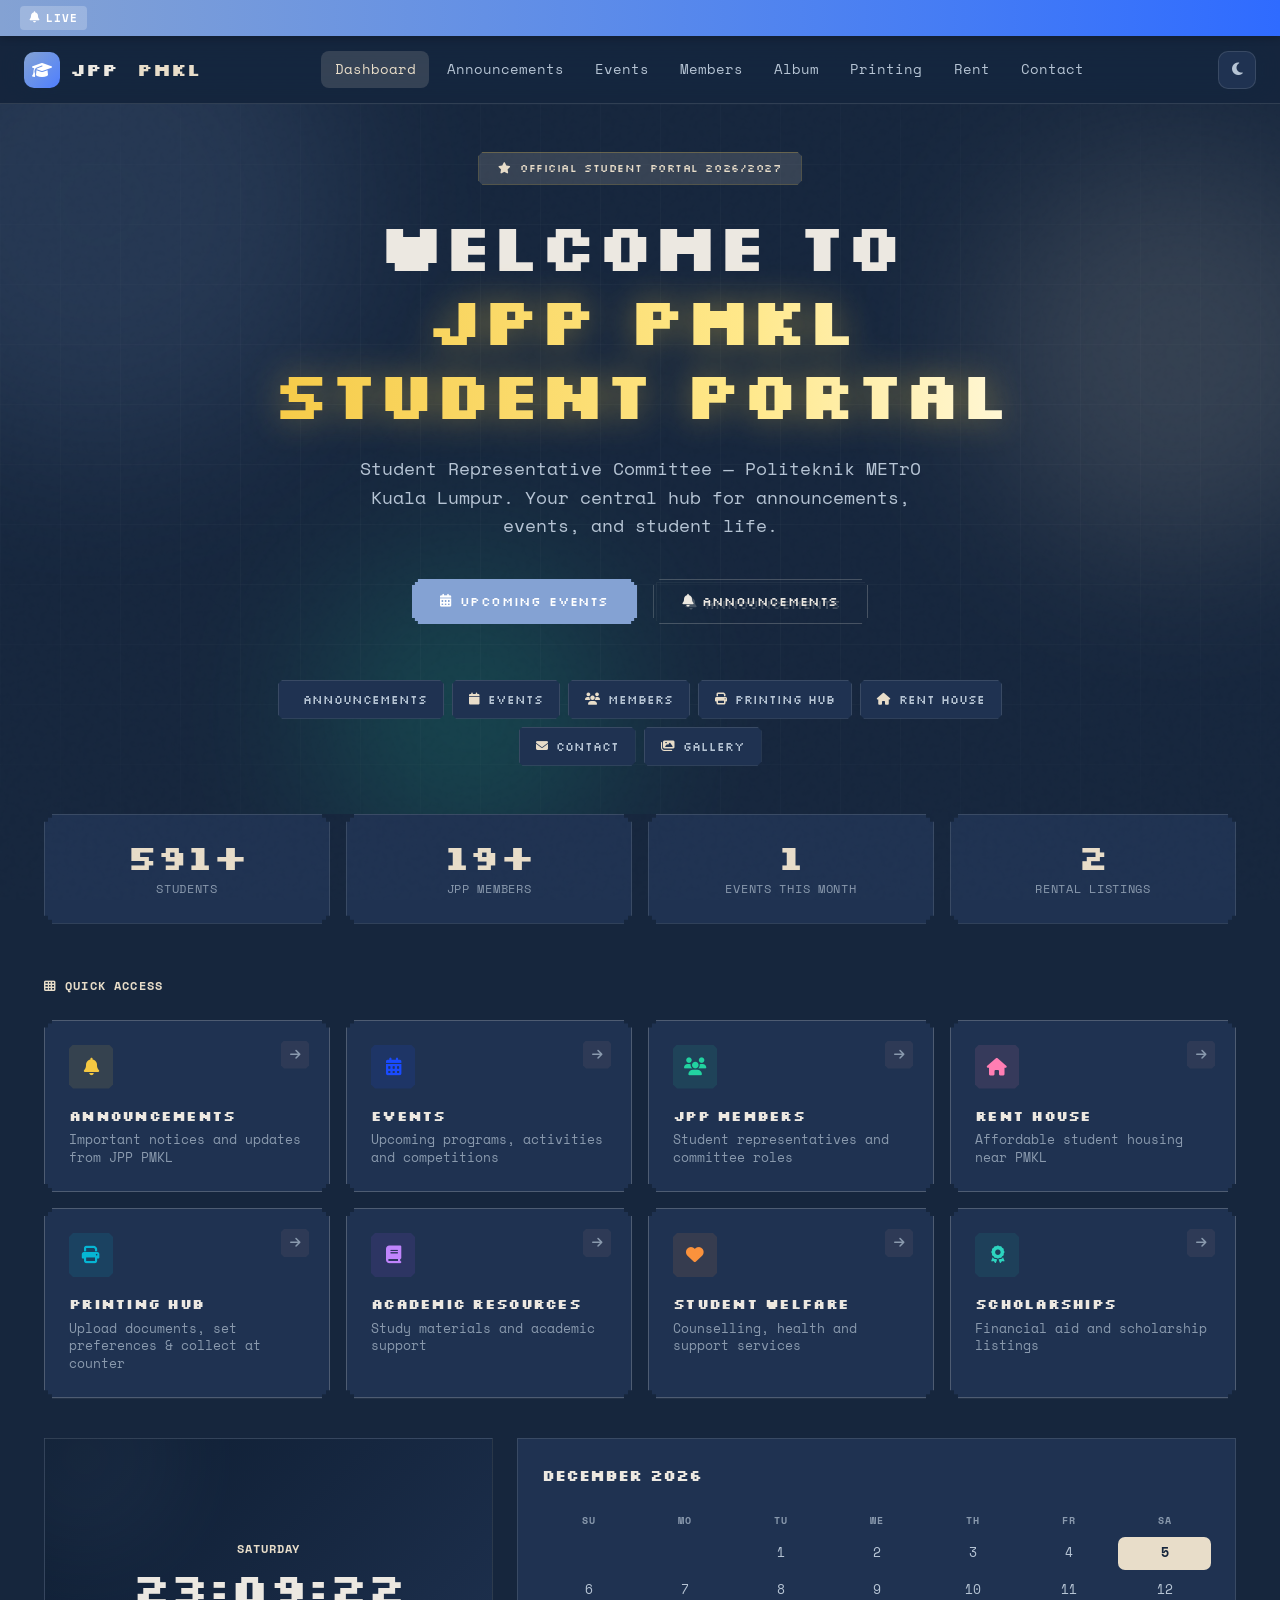
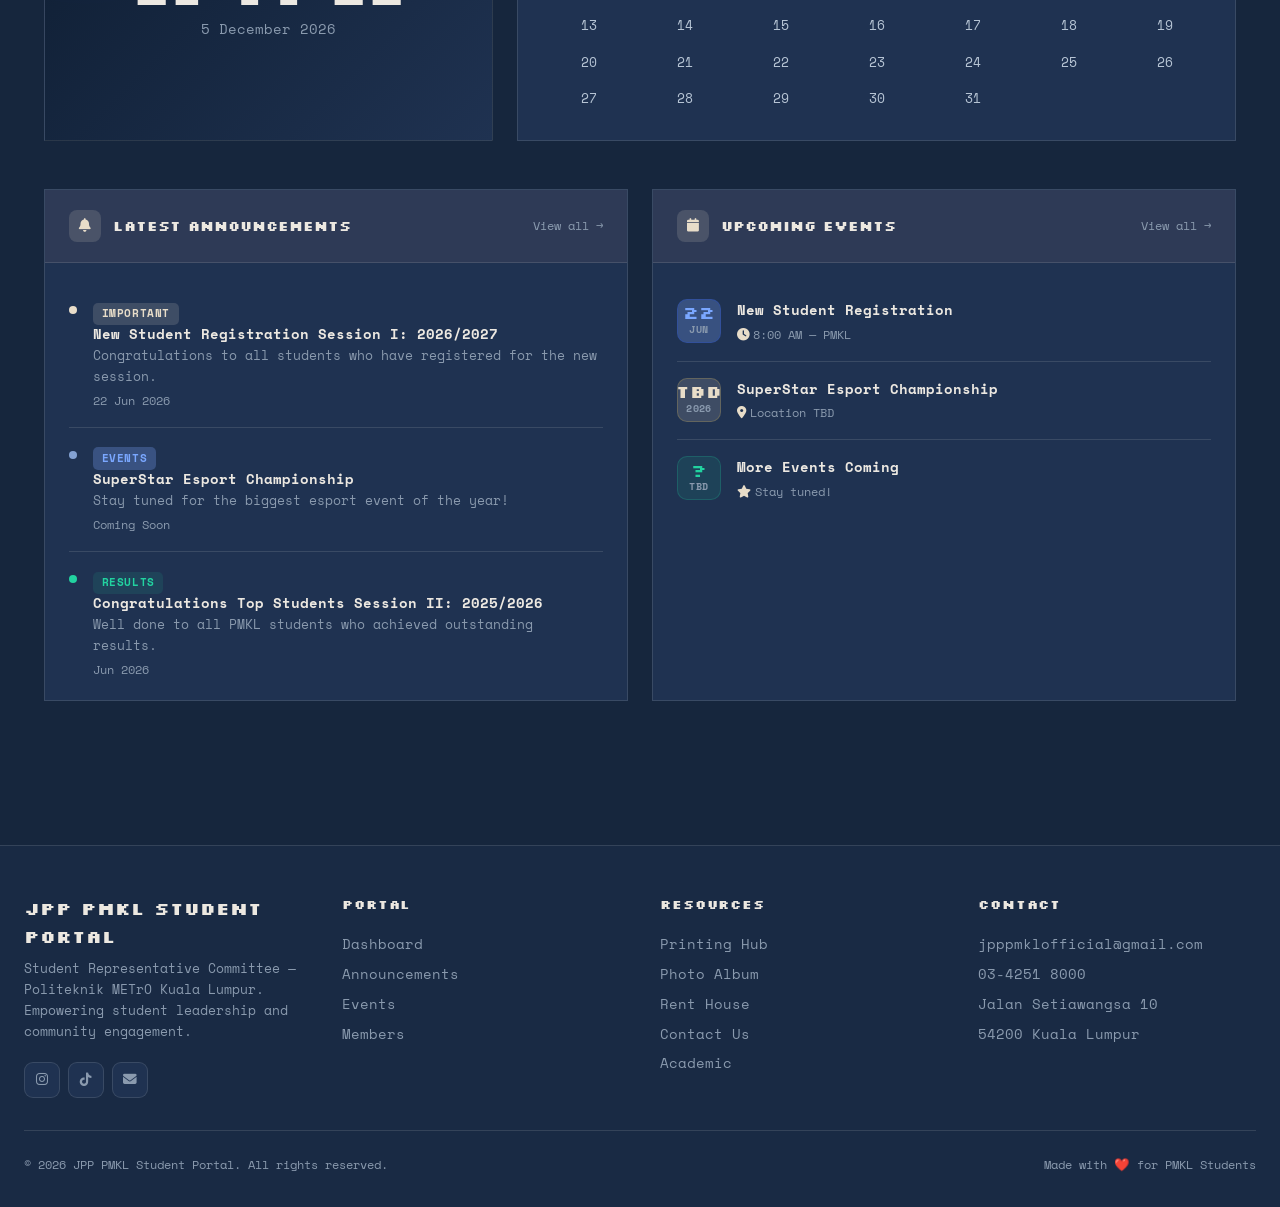
==== commit fbe0eff3: "change a bit" ====
--- a/index.html
+++ b/index.html
@@ -726,8 +726,9 @@
 
     <section class="section" id="printing">
       <div class="sec-wrap" style="padding-top: 2.5rem;">
-        <button class="btn-back" onclick="navigate('dashboard')"><i class="fas fa-arrow-left"></i> Back to Dashboard</button>
-        
+        <button class="btn-back" onclick="navigate('dashboard')"><i class="fas fa-arrow-left"></i> Back to
+          Dashboard</button>
+
         <!-- JPP Printing Hub Hero Banner -->
         <div class="print-hub-hero">
           <div style="display:flex; justify-content:space-between; align-items:flex-start; flex-wrap:wrap; gap:1rem;">
@@ -735,7 +736,8 @@
               <div class="step-tag"><i class="fas fa-print"></i> JPP PRINTING HUB • STUDENT DISPATCH</div>
               <h2 class="sec-title" style="margin-top:0.35rem; margin-bottom:0.5rem;">JPP Printing Hub</h2>
               <p class="sec-sub" style="margin-bottom:0; max-width:700px;">
-                Upload your assignments, configure custom print &amp; finishing specifications, and pay seamlessly via DuitNow QR with instant AI Bot OCR verification or Pay at Counter.
+                Upload your assignments, configure custom print &amp; finishing specifications, and pay seamlessly via
+                DuitNow QR with instant AI Bot OCR verification or Pay at Counter.
               </p>
             </div>
             <div style="display:flex; align-items:center; gap:0.5rem;">
@@ -793,10 +795,12 @@
               <i class="fas fa-circle-check"></i> <span id="printLiveStatusText">COUNTER OPEN / READY TO PRINT</span>
             </span>
             <span style="font-size:0.85rem; color:var(--text2);" id="printHoursText">
-              <i class="fas fa-clock" style="color:var(--gold); margin-right:4px;"></i> Monday – Friday: 8:30 AM – 5:00 PM
+              <i class="fas fa-clock" style="color:var(--gold); margin-right:4px;"></i> Monday – Friday: 8:30 AM – 5:00
+              PM
             </span>
             <span style="font-size:0.85rem; color:var(--text2);" id="printLocationText">
-              <i class="fas fa-map-marker-alt" style="color:var(--gold); margin-right:4px;"></i> JPP Student Council Center, Level 2, PMKL
+              <i class="fas fa-map-marker-alt" style="color:var(--gold); margin-right:4px;"></i> JPP Student Council
+              Center, Level 3, PMKL
             </span>
           </div>
           <div style="font-size:0.82rem; color:var(--gold);" id="printNoticeText">
@@ -806,10 +810,10 @@
 
         <!-- Printing Studio Layout -->
         <div class="print-studio-layout">
-          
+
           <!-- Left Column: Form & Preferences -->
           <div style="display:flex; flex-direction:column; gap:1.5rem;">
-            
+
             <!-- Step 1: File Upload -->
             <div class="print-card">
               <div class="step-tag"><span class="step-num">1</span> Step 01</div>
@@ -818,8 +822,9 @@
                 Supported formats: PDF, Word (DOCX), PowerPoint (PPTX), or Images (JPG, PNG). Maximum file size: 15MB.
               </p>
 
-              <input type="file" id="printFileInput" accept=".pdf,.doc,.docx,.ppt,.pptx,.png,.jpg,.jpeg" style="display:none;" onchange="handleFileSelect(event)">
-              
+              <input type="file" id="printFileInput" accept=".pdf,.doc,.docx,.ppt,.pptx,.png,.jpg,.jpeg"
+                style="display:none;" onchange="handleFileSelect(event)">
+
               <div class="dropzone-box" id="dropzoneBox" onclick="document.getElementById('printFileInput').click()">
                 <div class="dropzone-icon"><i class="fas fa-cloud-arrow-up"></i></div>
                 <div class="dropzone-title">Click to Browse or Drag &amp; Drop File Here</div>
@@ -834,7 +839,8 @@
                     <div class="file-size" id="fileSelectedSize">0 KB</div>
                   </div>
                 </div>
-                <button class="btn-danger" onclick="clearSelectedFile()" style="padding:0.35rem 0.65rem;" title="Remove file">
+                <button class="btn-danger" onclick="clearSelectedFile()" style="padding:0.35rem 0.65rem;"
+                  title="Remove file">
                   <i class="fas fa-trash-can"></i> Remove File
                 </button>
               </div>
@@ -845,7 +851,8 @@
               <div class="step-tag"><span class="step-num">2</span> Step 02</div>
               <h3 style="font-size:1.15rem; margin-bottom:0.4rem;">Print Specifications &amp; Finishing</h3>
               <p style="color:var(--text2); font-size:0.83rem; margin-bottom:1rem;">
-                Select color mode, duplex sides, paper size, and finishing options to match your assignment requirements.
+                Select color mode, duplex sides, paper size, and finishing options to match your assignment
+                requirements.
               </p>
 
               <!-- Color Mode -->
@@ -855,11 +862,13 @@
                   <div class="pref-chip-title">Black &amp; White (B&amp;W) <i class="fas fa-check-circle"></i></div>
                   <div class="pref-chip-desc" id="prefRateBwDesc">RM 0.10 / page</div>
                 </div>
-                <div class="pref-chip" data-pref="color" data-val="color_std" onclick="setPreference('color', 'color_std')">
+                <div class="pref-chip" data-pref="color" data-val="color_std"
+                  onclick="setPreference('color', 'color_std')">
                   <div class="pref-chip-title">Color (Standard)</div>
                   <div class="pref-chip-desc" id="prefRateColorStdDesc">RM 0.50 / page</div>
                 </div>
-                <div class="pref-chip" data-pref="color" data-val="color_photo" onclick="setPreference('color', 'color_photo')">
+                <div class="pref-chip" data-pref="color" data-val="color_photo"
+                  onclick="setPreference('color', 'color_photo')">
                   <div class="pref-chip-title">Full Color / Photo</div>
                   <div class="pref-chip-desc" id="prefRateColorPhotoDesc">RM 1.00 / page</div>
                 </div>
@@ -868,7 +877,8 @@
               <!-- Sides Duplex -->
               <div class="pref-section-title"><i class="fas fa-copy"></i> Sides (Duplex)</div>
               <div class="pref-chips-grid">
-                <div class="pref-chip active" data-pref="sides" data-val="single" onclick="setPreference('sides', 'single')">
+                <div class="pref-chip active" data-pref="sides" data-val="single"
+                  onclick="setPreference('sides', 'single')">
                   <div class="pref-chip-title">1-Sided (Simplex) <i class="fas fa-check-circle"></i></div>
                   <div class="pref-chip-desc">Front page only</div>
                 </div>
@@ -894,20 +904,26 @@
               <!-- Page Count & Copies -->
               <div style="display:grid; grid-template-columns:1fr 1fr; gap:1rem; margin-top:1.25rem;">
                 <div>
-                  <label style="font-size:0.8rem; font-weight:700; color:var(--text2); display:block; margin-bottom:0.4rem; text-transform:uppercase;">
+                  <label
+                    style="font-size:0.8rem; font-weight:700; color:var(--text2); display:block; margin-bottom:0.4rem; text-transform:uppercase;">
                     Total Page Count:
                   </label>
-                  <input type="number" id="inpPages" class="form-ctrl" value="1" min="1" max="500" oninput="recalculatePrintPrice()">
-                  <span style="font-size:0.73rem; color:var(--text3); margin-top:3px; display:block;">Auto-detected for PDF files.</span>
+                  <input type="number" id="inpPages" class="form-ctrl" value="1" min="1" max="500"
+                    oninput="recalculatePrintPrice()">
+                  <span style="font-size:0.73rem; color:var(--text3); margin-top:3px; display:block;">Auto-detected for
+                    PDF files.</span>
                 </div>
                 <div>
-                  <label style="font-size:0.8rem; font-weight:700; color:var(--text2); display:block; margin-bottom:0.4rem; text-transform:uppercase;">
+                  <label
+                    style="font-size:0.8rem; font-weight:700; color:var(--text2); display:block; margin-bottom:0.4rem; text-transform:uppercase;">
                     Number of Copies (Sets):
                   </label>
                   <div class="stepper-wrap">
-                    <button type="button" class="btn-stepper" onclick="stepCopies(-1)"><i class="fas fa-minus"></i></button>
+                    <button type="button" class="btn-stepper" onclick="stepCopies(-1)"><i
+                        class="fas fa-minus"></i></button>
                     <input type="number" id="inpCopies" class="stepper-input" value="1" min="1" max="50" readonly>
-                    <button type="button" class="btn-stepper" onclick="stepCopies(1)"><i class="fas fa-plus"></i></button>
+                    <button type="button" class="btn-stepper" onclick="stepCopies(1)"><i
+                        class="fas fa-plus"></i></button>
                   </div>
                 </div>
               </div>
@@ -915,11 +931,13 @@
               <!-- Binding & Finishing -->
               <div class="pref-section-title"><i class="fas fa-book"></i> Finishing &amp; Binding</div>
               <div class="pref-chips-grid">
-                <div class="pref-chip active" data-pref="binding" data-val="none" onclick="setPreference('binding', 'none')">
+                <div class="pref-chip active" data-pref="binding" data-val="none"
+                  onclick="setPreference('binding', 'none')">
                   <div class="pref-chip-title">No Binding <i class="fas fa-check-circle"></i></div>
                   <div class="pref-chip-desc">Free (Loose sheets)</div>
                 </div>
-                <div class="pref-chip" data-pref="binding" data-val="staple" onclick="setPreference('binding', 'staple')">
+                <div class="pref-chip" data-pref="binding" data-val="staple"
+                  onclick="setPreference('binding', 'staple')">
                   <div class="pref-chip-title">Stapler &amp; Black Tape</div>
                   <div class="pref-chip-desc" id="prefRateBindingStapleDesc">+RM 0.50 / set</div>
                 </div>
@@ -931,7 +949,8 @@
                   <div class="pref-chip-title">Hard Cover Binding</div>
                   <div class="pref-chip-desc" id="prefRateBindingHardDesc">+RM 10.00 / set</div>
                 </div>
-                <div class="pref-chip" data-pref="binding" data-val="laminating" onclick="setPreference('binding', 'laminating')">
+                <div class="pref-chip" data-pref="binding" data-val="laminating"
+                  onclick="setPreference('binding', 'laminating')">
                   <div class="pref-chip-title">A4 Laminating</div>
                   <div class="pref-chip-desc" id="prefRateLaminatingDesc">+RM 1.50 / sheet</div>
                 </div>
@@ -939,10 +958,12 @@
 
               <!-- Remarks -->
               <div style="margin-top:1.25rem;">
-                <label style="font-size:0.8rem; font-weight:700; color:var(--text2); display:block; margin-bottom:0.4rem; text-transform:uppercase;">
+                <label
+                  style="font-size:0.8rem; font-weight:700; color:var(--text2); display:block; margin-bottom:0.4rem; text-transform:uppercase;">
                   Special Instructions / Remarks (Optional):
                 </label>
-                <input type="text" id="inpRemarks" class="form-ctrl" placeholder="e.g. Cover page in full color only, or collect before 11:30 AM...">
+                <input type="text" id="inpRemarks" class="form-ctrl"
+                  placeholder="e.g. Cover page in full color only, or collect before 11:30 AM...">
               </div>
 
             </div>
@@ -1005,7 +1026,8 @@
 
               <!-- Payment Method Selector -->
               <div style="margin-top:1.25rem;">
-                <label style="font-size:0.8rem; font-weight:700; color:var(--text2); display:block; margin-bottom:0.5rem; text-transform:uppercase;">
+                <label
+                  style="font-size:0.8rem; font-weight:700; color:var(--text2); display:block; margin-bottom:0.5rem; text-transform:uppercase;">
                   <i class="fas fa-credit-card" style="color:var(--gold); margin-right:4px;"></i> Payment Method:
                 </label>
                 <div class="pref-chips-grid" style="grid-template-columns: 1fr 1fr; margin-bottom:1rem;">
@@ -1018,7 +1040,8 @@
                   </div>
                   <div class="pref-chip" id="payMethodCounterChip" onclick="setPaymentMethod('counter')">
                     <div class="pref-chip-title">
-                      <span><i class="fas fa-hand-holding-dollar" style="color:#22d3a0; margin-right:4px;"></i> Pay at Counter</span>
+                      <span><i class="fas fa-hand-holding-dollar" style="color:#22d3a0; margin-right:4px;"></i> Pay at
+                        Counter</span>
                     </div>
                     <div class="pref-chip-desc">Cash upon pickup</div>
                   </div>
@@ -1029,61 +1052,85 @@
               <div id="qrPaymentBox" style="display:block; margin-bottom:1.25rem;">
                 <div class="qr-payment-card">
                   <div style="display:flex; justify-content:space-between; align-items:center; margin-bottom:0.5rem;">
-                    <span style="font-size:0.75rem; text-transform:uppercase; letter-spacing:0.5px; color:#ed005a; font-weight:800;">
+                    <span
+                      style="font-size:0.75rem; text-transform:uppercase; letter-spacing:0.5px; color:#ed005a; font-weight:800;">
                       <i class="fas fa-bolt"></i> DuitNow National QR
                     </span>
                     <span class="tag tag-gold" style="font-size:0.7rem;">Auto-Verify</span>
                   </div>
-                  <div style="font-weight:700; font-size:0.92rem; color:var(--text); margin-bottom:0.6rem;" id="qrAccountTitle">
+                  <div style="font-weight:700; font-size:0.92rem; color:var(--text); margin-bottom:0.6rem;"
+                    id="qrAccountTitle">
                     JPP POLITEKNIK METRO KL
                   </div>
                   <div class="qr-image-wrap">
-                    <img id="duitNowQrImg" src="banners/duitnow_qr.svg" alt="DuitNow QR JPP PMKL" style="width:100%; max-width:210px; border-radius:12px; display:block; margin:0 auto; box-shadow:0 6px 20px rgba(0,0,0,0.25);">
+                    <img id="duitNowQrImg" src="banners/duitnow_qr.svg" alt="DuitNow QR JPP PMKL"
+                      style="width:100%; max-width:210px; border-radius:12px; display:block; margin:0 auto; box-shadow:0 6px 20px rgba(0,0,0,0.25);">
                   </div>
-                  <div class="qr-amount-pill" style="margin-top:0.75rem; padding:0.65rem 0.85rem; background:rgba(237,0,90,0.1); border:1px solid rgba(237,0,90,0.3); border-radius:10px; text-align:center;">
-                    <div style="font-size:0.72rem; color:var(--text3); text-transform:uppercase;">Exact Amount to Transfer:</div>
+                  <div class="qr-amount-pill"
+                    style="margin-top:0.75rem; padding:0.65rem 0.85rem; background:rgba(237,0,90,0.1); border:1px solid rgba(237,0,90,0.3); border-radius:10px; text-align:center;">
+                    <div style="font-size:0.72rem; color:var(--text3); text-transform:uppercase;">Exact Amount to
+                      Transfer:</div>
                     <strong style="font-size:1.4rem; color:#ed005a;" id="qrTargetAmountDisplay">RM 0.10</strong>
                   </div>
                   <div style="font-size:0.73rem; color:var(--text3); margin-top:0.4rem; text-align:center;">
-                    <i class="fas fa-circle-info" style="color:var(--gold);"></i> Enter your <strong>Matric No.</strong> in the bank payment reference field.
+                    <i class="fas fa-circle-info" style="color:var(--gold);"></i> Enter your <strong>Matric No.</strong>
+                    in the bank payment reference field.
                   </div>
                 </div>
 
                 <!-- Receipt Upload Box -->
                 <div style="margin-top:1.25rem;">
-                  <div style="font-size:0.8rem; font-weight:700; color:var(--text2); margin-bottom:0.4rem; text-transform:uppercase; display:flex; justify-content:space-between; align-items:center;">
-                    <span><i class="fas fa-receipt" style="color:var(--gold); margin-right:4px;"></i> Upload Bank Receipt:</span>
-                    <span style="font-size:0.72rem; color:#22d3a0;"><i class="fas fa-robot"></i> AI Bot Scanner Active</span>
+                  <div
+                    style="font-size:0.8rem; font-weight:700; color:var(--text2); margin-bottom:0.4rem; text-transform:uppercase; display:flex; justify-content:space-between; align-items:center;">
+                    <span><i class="fas fa-receipt" style="color:var(--gold); margin-right:4px;"></i> Upload Bank
+                      Receipt:</span>
+                    <span style="font-size:0.72rem; color:#22d3a0;"><i class="fas fa-robot"></i> AI Bot Scanner
+                      Active</span>
                   </div>
 
-                  <input type="file" id="receiptFileInput" accept="image/*,.pdf" style="display:none;" onchange="handleReceiptSelect(event)">
-                  
-                  <div class="dropzone-box" id="receiptDropzoneBox" onclick="document.getElementById('receiptFileInput').click()" style="padding:1.25rem 1rem; border-color:rgba(237,0,90,0.4); background:rgba(237,0,90,0.04);">
-                    <div class="dropzone-icon" style="font-size:2rem; color:#ed005a; margin-bottom:0.35rem;"><i class="fas fa-camera"></i></div>
+                  <input type="file" id="receiptFileInput" accept="image/*,.pdf" style="display:none;"
+                    onchange="handleReceiptSelect(event)">
+
+                  <div class="dropzone-box" id="receiptDropzoneBox"
+                    onclick="document.getElementById('receiptFileInput').click()"
+                    style="padding:1.25rem 1rem; border-color:rgba(237,0,90,0.4); background:rgba(237,0,90,0.04);">
+                    <div class="dropzone-icon" style="font-size:2rem; color:#ed005a; margin-bottom:0.35rem;"><i
+                        class="fas fa-camera"></i></div>
                     <div class="dropzone-title" style="font-size:0.9rem;">Click or Drop Bank Receipt Screenshot</div>
                     <div class="dropzone-sub" style="font-size:0.75rem;">MAE, CIMB, TNG eWallet, Bank Islam, etc.</div>
                   </div>
 
-                  <div id="receiptPreviewBox" style="display:none; margin-top:0.75rem; background:var(--surface2); border:1px solid var(--border); border-radius:10px; padding:0.75rem; align-items:center; justify-content:space-between;">
+                  <div id="receiptPreviewBox"
+                    style="display:none; margin-top:0.75rem; background:var(--surface2); border:1px solid var(--border); border-radius:10px; padding:0.75rem; align-items:center; justify-content:space-between;">
                     <div style="display:flex; align-items:center; gap:0.75rem; overflow:hidden;">
-                      <img id="receiptThumbImg" src="" style="width:44px; height:44px; object-fit:cover; border-radius:6px; border:1px solid var(--border);" alt="Receipt">
+                      <img id="receiptThumbImg" src=""
+                        style="width:44px; height:44px; object-fit:cover; border-radius:6px; border:1px solid var(--border);"
+                        alt="Receipt">
                       <div>
-                        <div id="receiptFileName" style="font-size:0.82rem; font-weight:600; color:var(--text); white-space:nowrap; overflow:hidden; text-overflow:ellipsis; max-width:180px;">receipt.jpg</div>
+                        <div id="receiptFileName"
+                          style="font-size:0.82rem; font-weight:600; color:var(--text); white-space:nowrap; overflow:hidden; text-overflow:ellipsis; max-width:180px;">
+                          receipt.jpg</div>
                         <div id="receiptFileSize" style="font-size:0.72rem; color:var(--text3);">0 KB</div>
                       </div>
                     </div>
-                    <button class="btn-danger" onclick="clearSelectedReceipt()" style="padding:0.3rem 0.6rem; font-size:0.75rem;">Change</button>
+                    <button class="btn-danger" onclick="clearSelectedReceipt()"
+                      style="padding:0.3rem 0.6rem; font-size:0.75rem;">Change</button>
                   </div>
 
                   <!-- Bot Scanning Radar Indicator -->
-                  <div id="botScanningIndicator" class="bot-scanner-radar" style="display:none; margin-top:0.75rem; padding:1rem; background:rgba(245,200,66,0.08); border:1px solid rgba(245,200,66,0.25); border-radius:10px; text-align:center;">
+                  <div id="botScanningIndicator" class="bot-scanner-radar"
+                    style="display:none; margin-top:0.75rem; padding:1rem; background:rgba(245,200,66,0.08); border:1px solid rgba(245,200,66,0.25); border-radius:10px; text-align:center;">
                     <div style="font-size:1.6rem; color:var(--gold); margin-bottom:0.35rem;">
                       <i class="fas fa-robot fa-bounce"></i>
                     </div>
-                    <div style="font-weight:700; font-size:0.86rem; color:var(--text);" id="botScanStatusTitle">AI Bot is scanning &amp; analyzing receipt...</div>
-                    <div style="font-size:0.76rem; color:var(--text3); margin-top:0.25rem;" id="botScanStatusDetail">Extracting transaction text via smart OCR...</div>
-                    <div style="margin-top:0.6rem; height:4px; background:var(--surface2); border-radius:2px; overflow:hidden;">
-                      <div id="botProgressBar" style="height:100%; width:30%; background:var(--gold); transition:width 0.3s;"></div>
+                    <div style="font-weight:700; font-size:0.86rem; color:var(--text);" id="botScanStatusTitle">AI Bot
+                      is scanning &amp; analyzing receipt...</div>
+                    <div style="font-size:0.76rem; color:var(--text3); margin-top:0.25rem;" id="botScanStatusDetail">
+                      Extracting transaction text via smart OCR...</div>
+                    <div
+                      style="margin-top:0.6rem; height:4px; background:var(--surface2); border-radius:2px; overflow:hidden;">
+                      <div id="botProgressBar"
+                        style="height:100%; width:30%; background:var(--gold); transition:width 0.3s;"></div>
                     </div>
                   </div>
 
@@ -1098,17 +1145,21 @@
                 <i class="fas fa-hand-holding-dollar" style="font-size:1.4rem;"></i>
                 <div>
                   <strong>Pay at Counter:</strong>
-                  <div style="font-size:0.78rem; opacity:0.9; margin-top:2px;">Pay via Cash or DuitNow QR upon document pickup at JPP Center.</div>
+                  <div style="font-size:0.78rem; opacity:0.9; margin-top:2px;">Pay via Cash or DuitNow QR upon document
+                    pickup at JPP Center.</div>
                 </div>
               </div>
 
               <!-- Submit Button -->
-              <button class="btn-hero btn-hero-primary" id="btnSubmitPrintJob" style="width:100%; justify-content:center; padding:0.95rem; font-size:0.95rem;" onclick="submitPrintJob()">
+              <button class="btn-hero btn-hero-primary" id="btnSubmitPrintJob"
+                style="width:100%; justify-content:center; padding:0.95rem; font-size:0.95rem;"
+                onclick="submitPrintJob()">
                 <i class="fas fa-print"></i> Dispatch Job to Printer
               </button>
 
               <div style="margin-top:1rem; text-align:center; font-size:0.75rem; color:var(--text3);">
-                <i class="fas fa-shield-halved"></i> Your files are processed securely and kept strictly confidential by JPP PMKL.
+                <i class="fas fa-shield-halved"></i> Your files are processed securely and kept strictly confidential by
+                JPP PMKL.
               </div>
             </div>
           </div>
@@ -1125,8 +1176,9 @@
         <!-- Rates Reference Table -->
         <div class="sec-label"><i class="fas fa-tags"></i> Official Price Rates</div>
         <h3 style="margin-bottom:0.4rem; font-size:1.15rem;">Official Student Printing Rates</h3>
-        <p style="color:var(--text2); font-size:0.83rem; margin-bottom:1rem;">Subsidized student rates managed by the PMKL Student Representative Council.</p>
-        
+        <p style="color:var(--text2); font-size:0.83rem; margin-bottom:1rem;">Subsidized student rates managed by the
+          PMKL Student Representative Council.</p>
+
         <div class="rates-table-wrap">
           <table class="rates-table">
             <thead>
@@ -1294,7 +1346,8 @@
   <div class="modal-overlay" id="printTicketModal">
     <div class="modal-box" style="max-width: 520px;">
       <div class="modal-top">
-        <div class="modal-top-icon" style="background:var(--gold-dim); color:var(--gold);"><i class="fas fa-ticket"></i></div>
+        <div class="modal-top-icon" style="background:var(--gold-dim); color:var(--gold);"><i class="fas fa-ticket"></i>
+        </div>
         <div class="modal-top-text">
           <h3 id="ticketModalTitle">Official Print Ticket</h3>
           <p id="ticketModalSub">JPP Printing Hub • PMKL</p>
@@ -1304,9 +1357,10 @@
 
       <div class="modal-content-body" style="padding-top:1.25rem;">
         <div class="ticket-card" style="box-shadow:none; padding:1.25rem; border-color:var(--gold);">
-          <div style="font-size:0.75rem; color:var(--text3); text-transform:uppercase; letter-spacing:0.5px;">Ticket Code / Job ID</div>
+          <div style="font-size:0.75rem; color:var(--text3); text-transform:uppercase; letter-spacing:0.5px;">Ticket
+            Code / Job ID</div>
           <div class="ticket-header-code" id="ticketDisplayCode">PRN-XXXX</div>
-          
+
           <div class="print-badge open" id="ticketStatusBadge" style="margin-bottom:1rem;">
             <i class="fas fa-clock"></i> <span id="ticketStatusText">Queued for Printing</span>
           </div>
@@ -1322,13 +1376,15 @@
             </div>
             <div class="ticket-detail-item">
               <label>Document File</label>
-              <span id="ticketFileName" style="display:inline-block; max-width:180px; overflow:hidden; text-overflow:ellipsis; white-space:nowrap;">-</span>
+              <span id="ticketFileName"
+                style="display:inline-block; max-width:180px; overflow:hidden; text-overflow:ellipsis; white-space:nowrap;">-</span>
             </div>
             <div class="ticket-detail-item">
               <label>Print Specifications</label>
               <span id="ticketPrefsSummary">-</span>
             </div>
-            <div class="ticket-detail-item" style="grid-column: 1 / -1; display:flex; justify-content:space-between; align-items:center; background:rgba(245,200,66,0.1); padding:0.6rem 0.75rem; border-radius:6px;">
+            <div class="ticket-detail-item"
+              style="grid-column: 1 / -1; display:flex; justify-content:space-between; align-items:center; background:rgba(245,200,66,0.1); padding:0.6rem 0.75rem; border-radius:6px;">
               <div>
                 <label style="color:var(--gold);">Total Payable Amount</label>
                 <div style="font-size:1.25rem; font-weight:800; color:var(--gold);" id="ticketPriceAmount">RM 0.00</div>
@@ -1341,14 +1397,16 @@
 
           <div style="font-size:0.8rem; color:var(--text2); margin-top:0.5rem; text-align:left; line-height:1.4;">
             <i class="fas fa-circle-info" style="color:var(--gold); margin-right:4px;"></i>
-            Please present this ticket ID when collecting your printed documents at the <strong>JPP Action Room (Level 2)</strong>.
+            Please present this ticket ID when collecting your printed documents at the <strong>JPP Action Room (Level
+              2)</strong>.
           </div>
         </div>
       </div>
 
       <div class="modal-actions" style="flex-wrap:wrap; gap:0.5rem;">
         <button class="btn-modal-close" onclick="closePrintTicketModal()">Close &amp; Save</button>
-        <button class="btn-modal-primary" id="btnDirectPrintNow" onclick="directPrintFromTicket()" style="background:var(--gold); color:#000; font-weight:700;">
+        <button class="btn-modal-primary" id="btnDirectPrintNow" onclick="directPrintFromTicket()"
+          style="background:var(--gold); color:#000; font-weight:700;">
           <i class="fas fa-print"></i> Print Directly Now
         </button>
       </div>
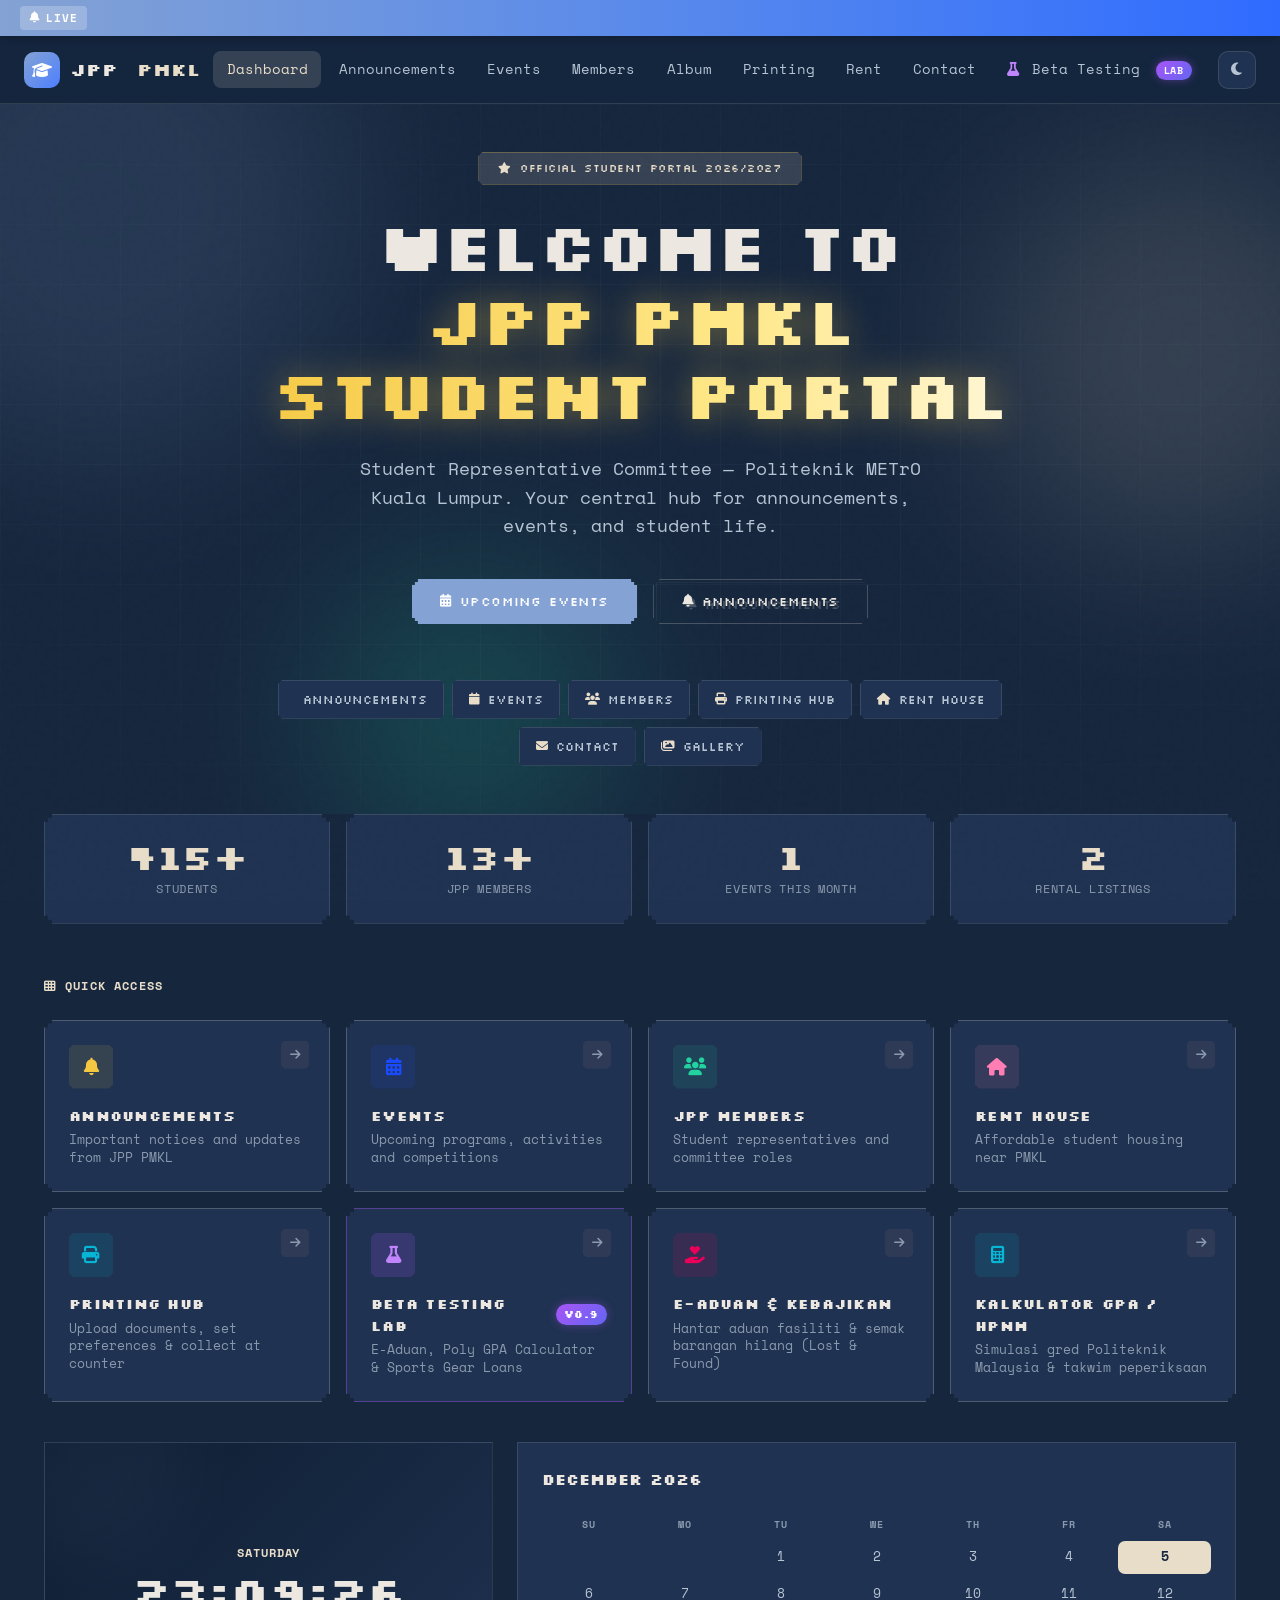
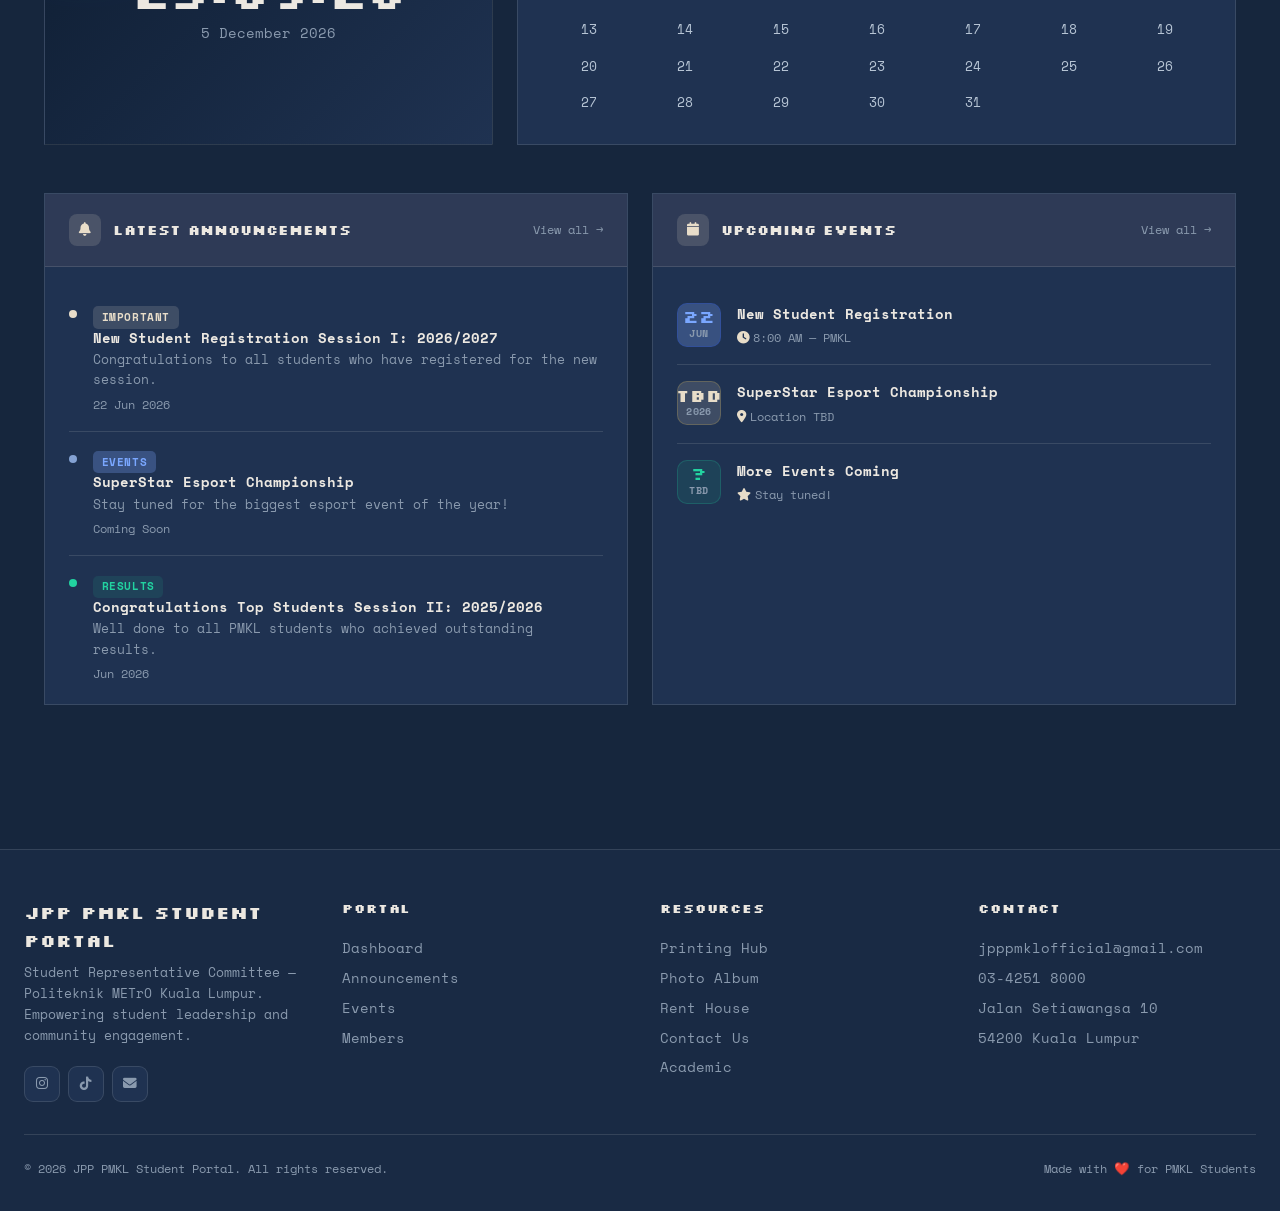
==== commit 3fc1c35e: "test new pillar" ====
--- a/index.html
+++ b/index.html
@@ -46,6 +46,7 @@
       <a class="nav-link" data-section="printing">Printing</a>
       <a class="nav-link" data-section="rent">Rent</a>
       <a class="nav-link" data-section="contact">Contact</a>
+      <a class="nav-link" data-section="beta"><i class="fas fa-flask" style="color:#c084fc; margin-right:4px;"></i> Beta Testing <span class="badge-beta">LAB</span></a>
     </div>
 
     <div class="nav-actions">
@@ -150,26 +151,29 @@
             <h4>Printing Hub</h4>
             <p>Upload documents, set preferences & collect at counter</p>
           </a>
-          <a class="dash-card" onclick="showToast('Academic Resources — Coming Soon!')">
+          <a class="dash-card" onclick="navigate('beta')"
+            style="--card-color: #a855f7; --card-color-bg: rgba(168,85,247,0.14); border-color: rgba(168,85,247,0.4);">
             <div class="dash-card-arrow"><i class="fas fa-arrow-right"></i></div>
-            <div class="dash-card-icon" style="background:rgba(168,85,247,0.1);color:#c084fc;"><i
-                class="fas fa-book"></i></div>
-            <h4>Academic Resources</h4>
-            <p>Study materials and academic support</p>
+            <div class="dash-card-icon" style="background:rgba(168,85,247,0.18);color:#c084fc;"><i
+                class="fas fa-flask"></i></div>
+            <h4 style="display:flex; align-items:center; gap:0.4rem;">Beta Testing Lab <span class="badge-beta">v0.9</span></h4>
+            <p>E-Aduan, Poly GPA Calculator & Sports Gear Loans</p>
           </a>
-          <a class="dash-card" onclick="showToast('Student Welfare — Coming Soon!')">
+          <a class="dash-card" onclick="navigate('beta'); switchBetaPillar(1);"
+            style="--card-color: #ed005a; --card-color-bg: rgba(237,0,90,0.12);">
             <div class="dash-card-arrow"><i class="fas fa-arrow-right"></i></div>
-            <div class="dash-card-icon" style="background:rgba(251,146,60,0.1);color:#fb923c;"><i
-                class="fas fa-heart"></i></div>
-            <h4>Student Welfare</h4>
-            <p>Counselling, health and support services</p>
+            <div class="dash-card-icon" style="background:rgba(237,0,90,0.12);color:#ed005a;"><i
+                class="fas fa-hand-holding-heart"></i></div>
+            <h4>E-Aduan &amp; Kebajikan</h4>
+            <p>Hantar aduan fasiliti & semak barangan hilang (Lost &amp; Found)</p>
           </a>
-          <a class="dash-card" onclick="showToast('Scholarships — Coming Soon!')">
+          <a class="dash-card" onclick="navigate('beta'); switchBetaPillar(2);"
+            style="--card-color: #06b6d4; --card-color-bg: rgba(6,182,212,0.12);">
             <div class="dash-card-arrow"><i class="fas fa-arrow-right"></i></div>
-            <div class="dash-card-icon" style="background:rgba(20,184,166,0.1);color:#2dd4bf;"><i
-                class="fas fa-award"></i></div>
-            <h4>Scholarships</h4>
-            <p>Financial aid and scholarship listings</p>
+            <div class="dash-card-icon" style="background:rgba(6,182,212,0.12);color:#06b6d4;"><i
+                class="fas fa-calculator"></i></div>
+            <h4>Kalkulator GPA / HPNM</h4>
+            <p>Simulasi gred Politeknik Malaysia & takwim peperiksaan</p>
           </a>
 
         </div>
@@ -1300,6 +1304,418 @@
       </div>
     </section>
 
+    <!-- ══════════════════════════════════════════════════════════
+         ══ SECTION: BETA TESTING LAB (THE 3 PILLARS) ══
+         ══════════════════════════════════════════════════════════ -->
+    <section class="section" id="beta">
+      <div class="sec-wrap" style="padding-top: 2.5rem;">
+        <button class="btn-back" onclick="navigate('dashboard')">
+          <i class="fas fa-arrow-left"></i> Back to Dashboard
+        </button>
+
+        <!-- Beta Hero Banner -->
+        <div class="beta-hero">
+          <div style="display:flex; justify-content:space-between; align-items:flex-start; flex-wrap:wrap; gap:1rem;">
+            <div>
+              <div class="beta-tag-pill">
+                <i class="fas fa-flask"></i> JPP BETA TESTING LAB • v0.9-BETA
+              </div>
+              <h2 class="sec-title" style="margin-top:0.35rem; margin-bottom:0.5rem;">
+                Experimental Student Services
+              </h2>
+              <p class="sec-sub" style="margin-bottom:0; max-width:760px;">
+                Explore, test, and provide feedback on upcoming features for Politeknik METrO Kuala Lumpur. 
+                Experience real-time E-Aduan ticket tracking, community Lost &amp; Found, the official Poly GPA/CGPA target engine, and sports gear borrowing.
+              </p>
+            </div>
+            <div style="display:flex; align-items:center; gap:0.5rem;">
+              <span class="tag tag-gold" style="font-size:0.75rem; padding:0.4rem 0.85rem;">
+                <i class="fas fa-bolt"></i> Interactive Sandbox
+              </span>
+            </div>
+          </div>
+        </div>
+
+        <!-- Pillar Switcher Tabs -->
+        <div class="pillar-tabs">
+          <div class="pillar-tab active" id="tabBtnPillar1" onclick="switchBetaPillar(1)">
+            <div class="pillar-tab-icon"><i class="fas fa-hand-holding-heart"></i></div>
+            <div>
+              <span class="pillar-tab-num">Pillar 01</span>
+              <div class="pillar-tab-title">Student Welfare &amp; Voice</div>
+              <div class="pillar-tab-sub">E-Aduan &amp; Lost &amp; Found Hub</div>
+            </div>
+          </div>
+
+          <div class="pillar-tab" id="tabBtnPillar2" onclick="switchBetaPillar(2)">
+            <div class="pillar-tab-icon"><i class="fas fa-graduation-cap"></i></div>
+            <div>
+              <span class="pillar-tab-num">Pillar 02</span>
+              <div class="pillar-tab-title">Academic &amp; Poly Tools</div>
+              <div class="pillar-tab-sub">GPA/CGPA Calculator &amp; Deadlines</div>
+            </div>
+          </div>
+
+          <div class="pillar-tab" id="tabBtnPillar3" onclick="switchBetaPillar(3)">
+            <div class="pillar-tab-icon"><i class="fas fa-boxes-packing"></i></div>
+            <div>
+              <span class="pillar-tab-num">Pillar 03</span>
+              <div class="pillar-tab-title">Services &amp; Campus Life</div>
+              <div class="pillar-tab-sub">Equipment Loan &amp; Merch Store</div>
+            </div>
+          </div>
+        </div>
+
+        <!-- ══════════════════════════════════════
+             ══ PANE 1: WELFARE & E-ADUAN ══
+             ══════════════════════════════════════ -->
+        <div class="pillar-pane active" id="panePillar1">
+          <!-- Aduan & Ticket Lookup Layout -->
+          <div class="aduan-layout">
+            <!-- Left: E-Aduan Submission Form -->
+            <div class="beta-card">
+              <div class="beta-card-header">
+                <div class="beta-card-title">
+                  <i class="fas fa-bullhorn" style="color:#ed005a;"></i> Sistem E-Aduan &amp; Suara Siswa
+                </div>
+                <span class="tag tag-blue" style="font-size:0.7rem;">Tiket Automatik</span>
+              </div>
+              <p style="font-size:0.83rem; color:var(--text2); margin-bottom:1.25rem;">
+                Sampaikan aduan kerosakan fasiliti kampus, isu kebajikan, atau cadangan penambahbaikan terus kepada JPP PMKL.
+              </p>
+
+              <form id="aduanForm" onsubmit="handleAduanSubmit(event)">
+                <div class="anon-toggle-box" onclick="toggleAnonymousAduan()">
+                  <input type="checkbox" id="aduanAnonCheck" style="cursor:pointer; transform:scale(1.2);">
+                  <div>
+                    <strong style="font-size:0.85rem; color:var(--text);">Hantar Secara Tanpa Nama (Anonymous)</strong>
+                    <div style="font-size:0.74rem; color:var(--text3);">Identiti dan nombor matrik anda akan dirahsiakan sepenuhnya daripada paparan awam.</div>
+                  </div>
+                </div>
+
+                <div id="aduanStudentFields">
+                  <div style="display:grid; grid-template-columns:1fr 1fr; gap:0.75rem;">
+                    <div class="form-group-beta">
+                      <label>Nama Penuh</label>
+                      <input type="text" class="form-control-beta" id="aduanName" placeholder="cth: Ahmad Danial">
+                    </div>
+                    <div class="form-group-beta">
+                      <label>No. Matrik</label>
+                      <input type="text" class="form-control-beta" id="aduanMatric" placeholder="cth: 14DUP24F1001">
+                    </div>
+                  </div>
+                  <div class="form-group-beta">
+                    <label>No. Telefon (WhatsApp)</label>
+                    <input type="tel" class="form-control-beta" id="aduanPhone" placeholder="cth: 012-3456789">
+                  </div>
+                </div>
+
+                <div style="display:grid; grid-template-columns:1fr 1fr; gap:0.75rem;">
+                  <div class="form-group-beta">
+                    <label>Kategori Aduan</label>
+                    <select class="form-control-beta" id="aduanCategory">
+                      <option value="facility">Kemudahan / Fasiliti (Aircon, Surau, Makmal)</option>
+                      <option value="academic">Akademik &amp; Jadual Waktu</option>
+                      <option value="canteen">Kafeteria &amp; Makanan</option>
+                      <option value="welfare">Kebajikan &amp; Kesihatan Pelajar</option>
+                      <option value="general">Cadangan Umum</option>
+                    </select>
+                  </div>
+                  <div class="form-group-beta">
+                    <label>Lokasi Kejadian</label>
+                    <input type="text" class="form-control-beta" id="aduanLocation" placeholder="cth: Surau Aras 3 / Kafeteria" required>
+                  </div>
+                </div>
+
+                <div class="form-group-beta">
+                  <label>Tajuk Aduan / Cadangan</label>
+                  <input type="text" class="form-control-beta" id="aduanTitle" placeholder="Ringkasan aduan anda..." required>
+                </div>
+
+                <div class="form-group-beta">
+                  <label>Penerangan Terperinci</label>
+                  <textarea class="form-control-beta" id="aduanDesc" rows="3" placeholder="Sila nyatakan butiran terperinci kerosakan atau cadangan..." required></textarea>
+                </div>
+
+                <button type="submit" class="btn-hero btn-hero-primary" style="width:100%; justify-content:center; padding:0.85rem;" id="btnSubmitAduan">
+                  <i class="fas fa-paper-plane"></i> Hantar Aduan &amp; Jana Tiket
+                </button>
+              </form>
+            </div>
+
+            <!-- Right: Live Ticket Lookup & Info -->
+            <div style="display:flex; flex-direction:column; gap:1.25rem;">
+              <div class="beta-card">
+                <div class="beta-card-header">
+                  <div class="beta-card-title">
+                    <i class="fas fa-magnifying-glass" style="color:var(--gold);"></i> Semak Status Tiket
+                  </div>
+                  <span class="tag tag-gold" style="font-size:0.7rem;">Real-Time</span>
+                </div>
+                <p style="font-size:0.82rem; color:var(--text2); margin-bottom:1rem;">
+                  Masukkan nombor tiket anda (contoh: <code>ADU-2026-8912</code>) untuk menyemak maklum balas dan tindakan daripada JPP PMKL.
+                </p>
+
+                <div class="ticket-search-box">
+                  <input type="text" class="form-control-beta" id="ticketLookupInput" placeholder="Masukkan ID Tiket (cth: ADU-2026-8912)">
+                  <button class="btn-primary" onclick="lookupTicketFromUI()" style="white-space:nowrap; padding:0 1.25rem;">
+                    <i class="fas fa-search"></i> Semak
+                  </button>
+                </div>
+
+                <div id="ticketLookupResult" style="display:none;"></div>
+              </div>
+
+              <!-- Quick Demo Ticket helper -->
+              <div class="beta-card" style="background:var(--surface2);">
+                <div style="font-size:0.8rem; font-weight:700; color:var(--text2); text-transform:uppercase; margin-bottom:0.4rem;">
+                  <i class="fas fa-lightbulb" style="color:var(--gold);"></i> Contoh Tiket Ujian
+                </div>
+                <p style="font-size:0.78rem; color:var(--text3); margin-bottom:0.75rem;">
+                  Klik mana-mana nombor tiket di bawah untuk mencuba fungsi semakan status secara langsung:
+                </p>
+                <div style="display:flex; gap:0.5rem; flex-wrap:wrap;">
+                  <button class="tag tag-blue" style="cursor:pointer; border:1px solid rgba(6,182,212,0.4);" onclick="fillDemoTicket('ADU-2026-8912')">
+                    <i class="fas fa-ticket"></i> ADU-2026-8912 (Dalam Tindakan)
+                  </button>
+                  <button class="tag tag-green" style="cursor:pointer; border:1px solid rgba(34,211,160,0.4);" onclick="fillDemoTicket('ADU-2026-7734')">
+                    <i class="fas fa-check-circle"></i> ADU-2026-7734 (Selesai)
+                  </button>
+                </div>
+              </div>
+            </div>
+          </div>
+
+          <!-- Community Lost & Found Board -->
+          <div class="beta-card" style="margin-top:2rem;">
+            <div class="lf-filter-bar">
+              <div>
+                <div class="sec-label"><i class="fas fa-boxes-stacked"></i> Pusat Khidmat Komuniti</div>
+                <h3 style="font-size:1.15rem; color:var(--text); margin-top:0.25rem;">Pusat Barangan Hilang &amp; Dijumpai (Lost &amp; Found)</h3>
+              </div>
+              <div style="display:flex; gap:0.6rem; align-items:center; flex-wrap:wrap;">
+                <div class="lf-pills">
+                  <button class="lf-pill active" onclick="filterLostFound('all', this)">Semua</button>
+                  <button class="lf-pill" onclick="filterLostFound('lost', this)"><i class="fas fa-circle-exclamation" style="color:#ed005a;"></i> Hilang</button>
+                  <button class="lf-pill" onclick="filterLostFound('found', this)"><i class="fas fa-circle-check" style="color:#22d3a0;"></i> Dijumpai</button>
+                </div>
+                <button class="btn-primary" onclick="openNewLostFoundModal()" style="font-size:0.8rem; padding:0.45rem 0.85rem;">
+                  <i class="fas fa-plus"></i> Laporkan Barangan
+                </button>
+              </div>
+            </div>
+
+            <div class="lostfound-grid" id="lostFoundGrid">
+              <!-- Rendered dynamically via app.js -->
+            </div>
+          </div>
+        </div>
+
+        <!-- ══════════════════════════════════════
+             ══ PANE 2: ACADEMIC & GPA CALC ══
+             ══════════════════════════════════════ -->
+        <div class="pillar-pane" id="panePillar2">
+          <div class="gpa-layout">
+            <!-- Left: GPA Calculator Table -->
+            <div class="beta-card">
+              <div class="beta-card-header">
+                <div class="beta-card-title">
+                  <i class="fas fa-calculator" style="color:#06b6d4;"></i> Kalkulator GPA &amp; HPNM Politeknik Malaysia
+                </div>
+                <div style="display:flex; gap:0.4rem; flex-wrap:wrap;">
+                  <button class="btn-secondary" onclick="loadGpaPreset('dup')" style="font-size:0.75rem; padding:0.35rem 0.65rem;">
+                    Preset DUP Sem 1
+                  </button>
+                  <button class="btn-secondary" onclick="loadGpaPreset('dhf')" style="font-size:0.75rem; padding:0.35rem 0.65rem;">
+                    Preset DHF Sem 1
+                  </button>
+                </div>
+              </div>
+              <p style="font-size:0.83rem; color:var(--text2); margin-bottom:1.25rem;">
+                Kira Purata Nilai Gred (GPA) semester dan Purata Nilai Gred Kumulatif (HPNM / CGPA) berdasarkan skala rasmi Jabatan Pendidikan Politeknik.
+              </p>
+
+              <div class="gpa-table-wrap">
+                <table class="gpa-table" id="gpaCoursesTable">
+                  <thead>
+                    <tr>
+                      <th style="width:38%;">Kursus / Kod</th>
+                      <th style="width:24%;">Kredit</th>
+                      <th style="width:26%;">Gred Sasaran</th>
+                      <th style="width:12%; text-align:center;">Padam</th>
+                    </tr>
+                  </thead>
+                  <tbody id="gpaTableBody">
+                    <!-- Dynamic Rows populated in app.js -->
+                  </tbody>
+                </table>
+              </div>
+
+              <div style="display:flex; justify-content:space-between; align-items:center; flex-wrap:wrap; gap:0.75rem;">
+                <button class="btn-secondary" onclick="addGpaCourseRow()" style="font-size:0.82rem; padding:0.5rem 0.95rem;">
+                  <i class="fas fa-plus"></i> Tambah Kursus
+                </button>
+                <button class="btn-secondary" onclick="resetGpaCalc()" style="font-size:0.82rem; padding:0.5rem 0.95rem; color:#ef4444;">
+                  <i class="fas fa-rotate-left"></i> Set Semula
+                </button>
+              </div>
+            </div>
+
+            <!-- Right: Results & CGPA Simulator -->
+            <div style="display:flex; flex-direction:column; gap:1.25rem;">
+              <div class="beta-card">
+                <div class="gpa-result-display">
+                  <div style="font-size:0.78rem; text-transform:uppercase; letter-spacing:0.5px; color:var(--text2); font-weight:700;">
+                    Unjuran GPA Semester Semasa
+                  </div>
+                  <div class="gpa-score-huge" id="displaySemesterGpa">3.67</div>
+                  <div style="font-size:0.85rem; font-weight:700; color:var(--text);" id="displayGpaClassification">
+                    Tahap: Cemerlang
+                  </div>
+                  <div class="deans-list-pill" id="displayDeansBadge">
+                    <i class="fas fa-award"></i> Layak Anugerah Pengarah (GPA ≥ 3.50)
+                  </div>
+                  <div style="font-size:0.76rem; color:var(--text3); margin-top:0.6rem;">
+                    Jumlah Jam Kredit: <strong id="displayTotalCredits">15</strong> jam
+                  </div>
+                </div>
+
+                <div style="padding-top:0.5rem; border-top:1px solid var(--border);">
+                  <div style="font-size:0.82rem; font-weight:700; color:var(--text); margin-bottom:0.75rem; text-transform:uppercase;">
+                    <i class="fas fa-chart-line" style="color:var(--gold); margin-right:4px;"></i> Simulasi HPNM (CGPA Keseluruhan)
+                  </div>
+                  <div style="display:grid; grid-template-columns:1fr 1fr; gap:0.6rem; margin-bottom:0.75rem;">
+                    <div>
+                      <label style="font-size:0.72rem; color:var(--text3); display:block; margin-bottom:0.25rem;">HPNM Terdahulu</label>
+                      <input type="number" step="0.01" min="0" max="4.00" class="form-control-beta" id="cgpaPriorScore" placeholder="cth: 3.50" oninput="recalculateGpa()">
+                    </div>
+                    <div>
+                      <label style="font-size:0.72rem; color:var(--text3); display:block; margin-bottom:0.25rem;">Kredit Terkumpul</label>
+                      <input type="number" min="0" max="150" class="form-control-beta" id="cgpaPriorCredits" placeholder="cth: 36" oninput="recalculateGpa()">
+                    </div>
+                  </div>
+                  <div style="padding:0.65rem 0.85rem; background:var(--surface2); border-radius:8px; display:flex; justify-content:space-between; align-items:center;">
+                    <span style="font-size:0.78rem; color:var(--text2);">HPNM Kumulatif Baru:</span>
+                    <strong style="font-size:1.15rem; color:var(--gold);" id="displayProjectedCgpa">3.67</strong>
+                  </div>
+                </div>
+              </div>
+
+              <!-- Academic Countdown Deadlines -->
+              <div class="beta-card">
+                <div class="beta-card-header">
+                  <div class="beta-card-title">
+                    <i class="fas fa-hourglass-half" style="color:var(--gold);"></i> Takwim Peperiksaan &amp; Latihan Industri
+                  </div>
+                </div>
+                <div class="deadline-card-grid">
+                  <div class="deadline-card">
+                    <div style="font-size:0.72rem; color:var(--text3); text-transform:uppercase;">Minggu Peperiksaan Akhir</div>
+                    <div class="deadline-days" id="examCountdownDays">38</div>
+                    <div style="font-size:0.72rem; color:var(--text2);">Hari Lagi (Sesi I 2026/2027)</div>
+                  </div>
+                  <div class="deadline-card">
+                    <div style="font-size:0.72rem; color:var(--text3); text-transform:uppercase;">Pendaftaran Latihan Industri</div>
+                    <div class="deadline-days" id="liCountdownDays">19</div>
+                    <div style="font-size:0.72rem; color:var(--text2);">Hari Lagi (Pelajar Sem 4 &amp; 5)</div>
+                  </div>
+                </div>
+              </div>
+            </div>
+          </div>
+        </div>
+
+        <!-- ══════════════════════════════════════
+             ══ PANE 3: SERVICES & CAMPUS LIFE ══
+             ══════════════════════════════════════ -->
+        <div class="pillar-pane" id="panePillar3">
+          <!-- Equipment Loan Section -->
+          <div style="margin-bottom:2.5rem;">
+            <div style="display:flex; justify-content:space-between; align-items:center; flex-wrap:wrap; gap:1rem; margin-bottom:1.25rem;">
+              <div>
+                <div class="sec-label"><i class="fas fa-futbol"></i> Bilik Gerakan &amp; Alatan Sukan</div>
+                <h3 style="font-size:1.15rem; color:var(--text); margin-top:0.25rem;">Pusat Pinjaman Alatan Sukan &amp; Acara JPP</h3>
+                <p style="font-size:0.83rem; color:var(--text2);">Pinjam bola futsal, set badminton, atau sistem PA mudah alih untuk aktiviti riadah pelajar.</p>
+              </div>
+            </div>
+
+            <div class="equip-grid" id="equipmentGrid">
+              <!-- Populated dynamically via app.js -->
+            </div>
+          </div>
+
+          <!-- Official Merchandise Preview -->
+          <div class="beta-card">
+            <div class="beta-card-header">
+              <div class="beta-card-title">
+                <i class="fas fa-shirt" style="color:var(--gold);"></i> JPP Exclusive Merch &amp; Corporate Apparel Preview
+              </div>
+              <span class="tag tag-gold" style="font-size:0.7rem;">Pra-Tempahan Dibuka</span>
+            </div>
+            <p style="font-size:0.83rem; color:var(--text2); margin-bottom:1.5rem;">
+              Tempah baju korporat rasmi, varsity jacket PMKL, dan lanyard edisi terhad sempena sesi baharu. Pembayaran mudah melalui DuitNow QR JPP.
+            </p>
+
+            <div class="merch-grid">
+              <!-- Item 1: Varsity Jacket -->
+              <div class="merch-card">
+                <div class="merch-thumb" style="background:linear-gradient(135deg, rgba(26,75,255,0.15), rgba(245,200,66,0.15));">
+                  <i class="fas fa-vest-patches"></i>
+                </div>
+                <div style="padding:1.25rem;">
+                  <div style="display:flex; justify-content:space-between; align-items:center; margin-bottom:0.5rem;">
+                    <span class="tag tag-gold" style="font-size:0.7rem;">Edisi Pelajar 2026</span>
+                    <strong style="color:var(--gold); font-size:1.2rem;">RM 75.00</strong>
+                  </div>
+                  <h4 style="font-size:1rem; margin-bottom:0.35rem; color:var(--text);">JPP PMKL Official Varsity Jacket</h4>
+                  <p style="font-size:0.8rem; color:var(--text2); margin-bottom:0.85rem;">
+                    Kain fleece berkualiti tinggi, sulaman logo PMKL &amp; bendera Malaysia. Sesuai untuk bilik kuliah berhawa dingin.
+                  </p>
+                  <label style="font-size:0.75rem; font-weight:700; color:var(--text3); text-transform:uppercase;">Pilih Saiz:</label>
+                  <div class="size-selector" id="sizeSelectorJacket">
+                    <div class="size-chip" onclick="selectMerchSize(this, 'jacket', 'S')">S</div>
+                    <div class="size-chip active" onclick="selectMerchSize(this, 'jacket', 'M')">M</div>
+                    <div class="size-chip" onclick="selectMerchSize(this, 'jacket', 'L')">L</div>
+                    <div class="size-chip" onclick="selectMerchSize(this, 'jacket', 'XL')">XL</div>
+                    <div class="size-chip" onclick="selectMerchSize(this, 'jacket', '2XL')">2XL</div>
+                  </div>
+                  <button class="btn-primary" onclick="openMerchOrderModal('JPP PMKL Official Varsity Jacket', 75.00)" style="width:100%; justify-content:center; margin-top:0.85rem;">
+                    <i class="fas fa-cart-shopping"></i> Pra-Tempah Sekarang
+                  </button>
+                </div>
+              </div>
+
+              <!-- Item 2: Lanyard & Card Holder -->
+              <div class="merch-card">
+                <div class="merch-thumb" style="background:linear-gradient(135deg, rgba(237,0,90,0.15), rgba(245,200,66,0.15));">
+                  <i class="fas fa-id-badge"></i>
+                </div>
+                <div style="padding:1.25rem;">
+                  <div style="display:flex; justify-content:space-between; align-items:center; margin-bottom:0.5rem;">
+                    <span class="tag tag-blue" style="font-size:0.7rem;">Aksesori Wajib</span>
+                    <strong style="color:var(--gold); font-size:1.2rem;">RM 15.00</strong>
+                  </div>
+                  <h4 style="font-size:1rem; margin-bottom:0.35rem; color:var(--text);">Lanyard Premium PMKL + Matte Holder</h4>
+                  <p style="font-size:0.8rem; color:var(--text2); margin-bottom:0.85rem;">
+                    Lanyard lebar 25mm dengan cetakan sutera dua sisi tahan luntur dan klip besi tahan karat.
+                  </p>
+                  <label style="font-size:0.75rem; font-weight:700; color:var(--text3); text-transform:uppercase;">Warna:</label>
+                  <div class="size-selector">
+                    <div class="size-chip active" style="width:auto; padding:0 0.85rem;">Navy Gold</div>
+                    <div class="size-chip" style="width:auto; padding:0 0.85rem;">Black Gold</div>
+                  </div>
+                  <button class="btn-primary" onclick="openMerchOrderModal('Lanyard Premium PMKL + Matte Holder', 15.00)" style="width:100%; justify-content:center; margin-top:0.85rem;">
+                    <i class="fas fa-cart-shopping"></i> Pra-Tempah Sekarang
+                  </button>
+                </div>
+              </div>
+            </div>
+          </div>
+        </div>
+
+      </div>
+    </section>
+
   </div>
 
   <div class="modal-overlay" id="rentModal">
@@ -1409,6 +1825,246 @@
           style="background:var(--gold); color:#000; font-weight:700;">
           <i class="fas fa-print"></i> Print Directly Now
         </button>
+      </div>
+    </div>
+  </div>
+
+  <!-- ── MODAL: BORROW EQUIPMENT ── -->
+  <div class="modal-overlay" id="borrowEquipModal">
+    <div class="modal-box" style="max-width: 500px;">
+      <div class="modal-top">
+        <div class="modal-top-icon" style="background:rgba(245,200,66,0.15); color:var(--gold);"><i class="fas fa-boxes-packing"></i></div>
+        <div class="modal-top-text">
+          <h3 id="borrowModalEquipName">Borang Pinjaman Alatan</h3>
+          <p id="borrowModalEquipTerms">JPP PMKL • Pusat Khidmat Pelajar</p>
+        </div>
+        <button class="modal-top-close" onclick="closeBorrowModal()"><i class="fas fa-times"></i></button>
+      </div>
+
+      <div class="modal-content-body">
+        <form id="borrowEquipForm" onsubmit="handleBorrowSubmit(event)">
+          <input type="hidden" id="borrowEquipId">
+          <div class="form-group-beta">
+            <label>Nama Peminjam</label>
+            <input type="text" class="form-control-beta" id="borrowStudentName" placeholder="Nama penuh anda" required>
+          </div>
+          <div class="form-group-beta">
+            <label>No. Matrik Pelajar</label>
+            <input type="text" class="form-control-beta" id="borrowMatric" placeholder="cth: 14DUP24F1020" required>
+          </div>
+          <div class="form-group-beta">
+            <label>No. Telefon (WhatsApp)</label>
+            <input type="tel" class="form-control-beta" id="borrowPhone" placeholder="cth: 013-4889211" required>
+          </div>
+          <div class="form-group-beta">
+            <label>Jangkaan Masa Pulang</label>
+            <select class="form-control-beta" id="borrowReturnTime">
+              <option value="2 Jam dari sekarang">2 Jam (Aktiviti Riadah Singkat)</option>
+              <option value="4 Jam dari sekarang">4 Jam (Perlawanan / Latihan Petang)</option>
+              <option value="Sebelum 6:00 PM Hari Ini">Sebelum 6:00 PM Hari Ini (Tutup Kaunter)</option>
+              <option value="Sebelum 12:00 PM Esok">Sebelum 12:00 PM Esok (Pinjaman Semalaman Acara)</option>
+            </select>
+          </div>
+
+          <div style="font-size:0.75rem; color:var(--text3); margin-bottom:1.25rem; line-height:1.4;">
+            <i class="fas fa-shield-halved" style="color:var(--gold);"></i> 
+            Pelajar bertanggungjawab memastikan alatan dijaga dengan rapi. Sebarang kehilangan atau kerosakan perlu diganti mengikut peraturan PMKL.
+          </div>
+
+          <div class="modal-actions" style="padding:0;">
+            <button type="button" class="btn-modal-close" onclick="closeBorrowModal()">Batal</button>
+            <button type="submit" class="btn-modal-primary" style="background:var(--gold); color:#000; font-weight:700;">
+              <i class="fas fa-check-circle"></i> Sahkan &amp; Jana Pas Pinjaman
+            </button>
+          </div>
+        </form>
+      </div>
+    </div>
+  </div>
+
+  <!-- ── MODAL: DIGITAL LOAN PASS ── -->
+  <div class="modal-overlay" id="loanPassModal">
+    <div class="modal-box" style="max-width: 480px;">
+      <div class="modal-top">
+        <div class="modal-top-icon" style="background:rgba(34,211,160,0.15); color:#22d3a0;"><i class="fas fa-id-card"></i></div>
+        <div class="modal-top-text">
+          <h3>Pas Pinjaman Digital JPP</h3>
+          <p>Tunjukkan pas ini kepada EXCO di Kaunter JPP</p>
+        </div>
+        <button class="modal-top-close" onclick="closeLoanPassModal()"><i class="fas fa-times"></i></button>
+      </div>
+
+      <div class="modal-content-body">
+        <div class="loan-pass-wrap">
+          <div class="loan-pass-header">
+            <div>
+              <div style="font-size:0.72rem; color:var(--text3); text-transform:uppercase;">ID Pas Pinjaman</div>
+              <div class="loan-pass-code" id="passCodeDisplay">LN-2026-XXXX</div>
+            </div>
+            <span class="stock-tag available"><i class="fas fa-circle-check"></i> Diluluskan</span>
+          </div>
+
+          <div style="margin-bottom:0.85rem;">
+            <div style="font-size:0.72rem; color:var(--text3); text-transform:uppercase;">Alatan Dipinjam</div>
+            <strong style="font-size:1.05rem; color:var(--text);" id="passEquipName">-</strong>
+          </div>
+
+          <div style="display:grid; grid-template-columns:1fr 1fr; gap:0.75rem; margin-bottom:1rem;">
+            <div>
+              <div style="font-size:0.72rem; color:var(--text3); text-transform:uppercase;">Nama Peminjam</div>
+              <span style="font-size:0.88rem; font-weight:600; color:var(--text);" id="passStudentName">-</span>
+            </div>
+            <div>
+              <div style="font-size:0.72rem; color:var(--text3); text-transform:uppercase;">No. Matrik</div>
+              <span style="font-size:0.88rem; font-weight:600; color:var(--text);" id="passStudentMatric">-</span>
+            </div>
+          </div>
+
+          <div style="padding:0.65rem 0.85rem; background:rgba(245,200,66,0.1); border-radius:8px; border:1px solid rgba(245,200,66,0.3);">
+            <div style="font-size:0.72rem; color:var(--text2); text-transform:uppercase;">Jangkaan Tarikh Pulang:</div>
+            <strong style="font-size:0.92rem; color:var(--gold);" id="passReturnTime">-</strong>
+          </div>
+
+          <div style="font-size:0.75rem; color:var(--text3); margin-top:0.85rem; text-align:center;">
+            <i class="fas fa-location-dot" style="color:var(--gold);"></i> Lokasi Pengambilan: Bilik Gerakan JPP PMKL (Aras 2)
+          </div>
+        </div>
+      </div>
+
+      <div class="modal-actions">
+        <button class="btn-modal-close" onclick="closeLoanPassModal()">Tutup &amp; Simpan</button>
+        <button class="btn-modal-primary" onclick="showToast('Pas Pinjaman telah disahkan!'); closeLoanPassModal();" style="background:var(--gold); color:#000; font-weight:700;">
+          <i class="fas fa-check"></i> Selesai
+        </button>
+      </div>
+    </div>
+  </div>
+
+  <!-- ── MODAL: REPORT LOST & FOUND ── -->
+  <div class="modal-overlay" id="reportLostFoundModal">
+    <div class="modal-box" style="max-width: 520px;">
+      <div class="modal-top">
+        <div class="modal-top-icon" style="background:rgba(237,0,90,0.15); color:#ed005a;"><i class="fas fa-box-open"></i></div>
+        <div class="modal-top-text">
+          <h3>Lapor Barangan Hilang / Dijumpai</h3>
+          <p>Hebahkan kepada komuniti pelajar PMKL</p>
+        </div>
+        <button class="modal-top-close" onclick="closeReportLostFoundModal()"><i class="fas fa-times"></i></button>
+      </div>
+
+      <div class="modal-content-body">
+        <form id="reportLostFoundForm" onsubmit="handleLostFoundSubmit(event)">
+          <div style="display:grid; grid-template-columns:1fr 1fr; gap:0.75rem; margin-bottom:1rem;">
+            <div class="form-group-beta" style="margin-bottom:0;">
+              <label>Status Laporan</label>
+              <select class="form-control-beta" id="lfReportType">
+                <option value="lost">Saya Kehilangan Barangan (Lost)</option>
+                <option value="found">Saya Menjumpai Barangan (Found)</option>
+              </select>
+            </div>
+            <div class="form-group-beta" style="margin-bottom:0;">
+              <label>Kategori Barangan</label>
+              <select class="form-control-beta" id="lfReportCategory">
+                <option value="electronics">Elektronik &amp; Alat Tulis</option>
+                <option value="cards">Kad Matrik &amp; Kunci</option>
+                <option value="clothing">Pakaian &amp; Aksesori</option>
+                <option value="other">Lain-lain Barangan</option>
+              </select>
+            </div>
+          </div>
+
+          <div class="form-group-beta">
+            <label>Nama Barangan</label>
+            <input type="text" class="form-control-beta" id="lfReportTitle" placeholder="cth: Kalkulator Casio 570EX / Dompet Hitam" required>
+          </div>
+
+          <div class="form-group-beta">
+            <label>Lokasi Terakhir / Tempat Dijumpai</label>
+            <input type="text" class="form-control-beta" id="lfReportLocation" placeholder="cth: Bilik Kuliah 3.04 / Kafeteria" required>
+          </div>
+
+          <div style="display:grid; grid-template-columns:1fr 1fr; gap:0.75rem;">
+            <div class="form-group-beta">
+              <label>Nama Anda / Untuk Dihubungi</label>
+              <input type="text" class="form-control-beta" id="lfReportContactName" placeholder="Nama anda" required>
+            </div>
+            <div class="form-group-beta">
+              <label>No. WhatsApp (cth: 0123456789)</label>
+              <input type="tel" class="form-control-beta" id="lfReportWhatsapp" placeholder="0123456789" required>
+            </div>
+          </div>
+
+          <div class="form-group-beta">
+            <label>Penerangan Terperinci &amp; Ciri-Ciri Khas</label>
+            <textarea class="form-control-beta" id="lfReportDesc" rows="2" placeholder="Warna, pelekat, jenama, atau sebarang tanda pengecaman..." required></textarea>
+          </div>
+
+          <div class="modal-actions" style="padding:0;">
+            <button type="button" class="btn-modal-close" onclick="closeReportLostFoundModal()">Batal</button>
+            <button type="submit" class="btn-modal-primary" style="background:#ed005a; color:#fff; font-weight:700;">
+              <i class="fas fa-bullhorn"></i> Siarkan ke Noticeboard
+            </button>
+          </div>
+        </form>
+      </div>
+    </div>
+  </div>
+
+  <!-- ── MODAL: MERCHANDISE PRE-ORDER ── -->
+  <div class="modal-overlay" id="merchOrderModal">
+    <div class="modal-box" style="max-width: 480px;">
+      <div class="modal-top">
+        <div class="modal-top-icon" style="background:rgba(245,200,66,0.15); color:var(--gold);"><i class="fas fa-bag-shopping"></i></div>
+        <div class="modal-top-text">
+          <h3 id="merchModalTitle">Pra-Tempahan Rasmi JPP</h3>
+          <p id="merchModalSubtitle">Bayar melalui DuitNow QR JPP PMKL</p>
+        </div>
+        <button class="modal-top-close" onclick="closeMerchOrderModal()"><i class="fas fa-times"></i></button>
+      </div>
+
+      <div class="modal-content-body">
+        <form id="merchOrderForm" onsubmit="handleMerchSubmit(event)">
+          <div style="padding:0.85rem 1rem; background:var(--surface2); border-radius:10px; margin-bottom:1rem; display:flex; justify-content:space-between; align-items:center;">
+            <div>
+              <div style="font-size:0.75rem; color:var(--text3); text-transform:uppercase;">Barangan Dipilih</div>
+              <strong style="font-size:0.95rem; color:var(--text);" id="merchSelectedName">-</strong>
+            </div>
+            <strong style="font-size:1.25rem; color:var(--gold);" id="merchSelectedPrice">RM 0.00</strong>
+          </div>
+
+          <div class="form-group-beta">
+            <label>Nama Penuh Pelajar</label>
+            <input type="text" class="form-control-beta" id="merchStudentName" placeholder="Nama anda" required>
+          </div>
+
+          <div style="display:grid; grid-template-columns:1fr 1fr; gap:0.75rem;">
+            <div class="form-group-beta">
+              <label>No. Matrik</label>
+              <input type="text" class="form-control-beta" id="merchMatric" placeholder="cth: 14DUP24F1001" required>
+            </div>
+            <div class="form-group-beta">
+              <label>No. WhatsApp</label>
+              <input type="tel" class="form-control-beta" id="merchPhone" placeholder="cth: 012-3456789" required>
+            </div>
+          </div>
+
+          <div style="text-align:center; padding:0.85rem; background:rgba(237,0,90,0.06); border:1px solid rgba(237,0,90,0.25); border-radius:12px; margin-bottom:1rem;">
+            <div style="font-size:0.72rem; color:var(--text3); text-transform:uppercase;">Kaedah Pembayaran:</div>
+            <div style="font-weight:700; font-size:0.92rem; color:#ed005a; margin:0.25rem 0;">
+              <i class="fas fa-qrcode"></i> DuitNow National QR / Tunai di Kaunter
+            </div>
+            <div style="font-size:0.75rem; color:var(--text2);">
+              Resit rasmi dan pas pengambilan akan dihantar melalui WhatsApp selepas pengesahan.
+            </div>
+          </div>
+
+          <div class="modal-actions" style="padding:0;">
+            <button type="button" class="btn-modal-close" onclick="closeMerchOrderModal()">Batal</button>
+            <button type="submit" class="btn-modal-primary" style="background:var(--gold); color:#000; font-weight:700;">
+              <i class="fas fa-cart-check"></i> Hantar Pra-Tempahan
+            </button>
+          </div>
+        </form>
       </div>
     </div>
   </div>
--- a/css/styles.css
+++ b/css/styles.css
@@ -1,3187 +1,3865 @@
-/* ══ JPP PMKL STUDENT PORTAL - STYLESHEET (DottoUI Pixel System) ══ */
-
-/* ══ MAINTENANCE OVERLAY ══ */
-    #maintenanceOverlay {
-      position: fixed;
-      inset: 0;
-      z-index: 99999;
-      background: var(--bg);
-      display: flex;
-      align-items: center;
-      justify-content: center;
-      flex-direction: column;
-      overflow-y: auto;
-      /* allow scroll if content taller than viewport */
-      -webkit-overflow-scrolling: touch;
-    }
-
-    .maint-scanlines {
-      position: fixed;
-      /* fixed so scanlines don't scroll with content */
-      inset: 0;
-      background: repeating-linear-gradient(0deg,
-          transparent,
-          transparent 3px,
-          rgba(255, 255, 255, 0.018) 3px,
-          rgba(255, 255, 255, 0.018) 4px);
-      animation: maint-scan 8s linear infinite;
-      pointer-events: none;
-      z-index: 1;
-    }
-
-    @keyframes maint-scan {
-      0% {
-        background-position: 0 0;
-      }
-
-      100% {
-        background-position: 0 120px;
-      }
-    }
-
-    .maint-content {
-      position: relative;
-      z-index: 2;
-      display: flex;
-      flex-direction: column;
-      align-items: center;
-      text-align: center;
-      padding: clamp(1.5rem, 5vw, 3rem) clamp(1rem, 5vw, 2rem);
-      max-width: 560px;
-      width: 100%;
-      margin: auto;
-      /* vertically center when scrollable */
-    }
-
-    .maint-logo {
-      display: flex;
-      align-items: center;
-      gap: 0.6rem;
-      font-family: var(--font-head);
-      font-weight: 800;
-      font-size: clamp(0.9rem, 3vw, 1.1rem);
-      color: #f0f4ff;
-      margin-bottom: clamp(1.5rem, 4vw, 2.5rem);
-      opacity: 0.85;
-    }
-
-    .maint-gear-wrap {
-      position: relative;
-      width: clamp(60px, 12vw, 90px);
-      height: clamp(60px, 12vw, 90px);
-      display: flex;
-      align-items: center;
-      justify-content: center;
-      margin-bottom: clamp(1rem, 3vw, 2rem);
-    }
-
-    .maint-gear-glow {
-      position: absolute;
-      inset: -10px;
-      border-radius: 50%;
-      background: radial-gradient(circle, rgba(245, 200, 66, 0.25) 0%, transparent 70%);
-      animation: maint-pulse 2.5s ease-in-out infinite;
-    }
-
-    @keyframes maint-pulse {
-
-      0%,
-      100% {
-        opacity: 0.5;
-        transform: scale(1);
-      }
-
-      50% {
-        opacity: 1;
-        transform: scale(1.15);
-      }
-    }
-
-    .maint-gear {
-      font-size: clamp(2.2rem, 8vw, 4rem);
-      color: #f5c842;
-      animation: maint-spin 4s linear infinite;
-      filter: drop-shadow(0 0 16px rgba(245, 200, 66, 0.5));
-    }
-
-    @keyframes maint-spin {
-      from {
-        transform: rotate(0deg);
-      }
-
-      to {
-        transform: rotate(360deg);
-      }
-    }
-
-    .maint-title {
-      font-family: 'Syne', sans-serif;
-      font-size: clamp(1.2rem, 8vw, 3.5rem);
-      font-weight: 800;
-      color: #f0f4ff;
-      letter-spacing: 0.04em;
-      margin-bottom: clamp(0.6rem, 2vw, 1rem);
-      position: relative;
-      line-height: 1.1;
-    }
-
-    .maint-title::before,
-    .maint-title::after {
-      content: attr(data-text);
-      position: absolute;
-      left: 0;
-      right: 0;
-      opacity: 0;
-    }
-
-    .maint-title::before {
-      color: #f5c842;
-      animation: maint-glitch-before 4s infinite;
-      clip-path: polygon(0 20%, 100% 20%, 100% 40%, 0 40%);
-    }
-
-    .maint-title::after {
-      color: #1a4bff;
-      animation: maint-glitch-after 4s infinite;
-      clip-path: polygon(0 60%, 100% 60%, 100% 80%, 0 80%);
-    }
-
-    @keyframes maint-glitch-before {
-
-      0%,
-      88%,
-      100% {
-        opacity: 0;
-        transform: translateX(0);
-      }
-
-      90% {
-        opacity: 0.7;
-        transform: translateX(-4px);
-      }
-
-      92% {
-        opacity: 0.5;
-        transform: translateX(4px);
-      }
-
-      94% {
-        opacity: 0;
-      }
-    }
-
-    @keyframes maint-glitch-after {
-
-      0%,
-      88%,
-      100% {
-        opacity: 0;
-        transform: translateX(0);
-      }
-
-      91% {
-        opacity: 0.6;
-        transform: translateX(4px);
-      }
-
-      93% {
-        opacity: 0.4;
-        transform: translateX(-4px);
-      }
-
-      95% {
-        opacity: 0;
-      }
-    }
-
-    .maint-sub {
-      font-family: 'DM Sans', sans-serif;
-      font-size: clamp(0.82rem, 2.5vw, 1rem);
-      color: #8b9cbf;
-      line-height: 1.7;
-      margin-bottom: clamp(1.2rem, 4vw, 2rem);
-      padding: 0 0.5rem;
-    }
-
-    .maint-bar-wrap {
-      width: min(280px, 80vw);
-      /* fluid — won't overflow small screens */
-      height: 4px;
-      background: #1c2538;
-      border-radius: 99px;
-      overflow: hidden;
-      margin-bottom: clamp(1.5rem, 4vw, 2.5rem);
-    }
-
-    .maint-bar {
-      height: 100%;
-      width: 45%;
-      background: linear-gradient(90deg, transparent, #f5c842, transparent);
-      border-radius: 99px;
-      animation: maint-progress 2s ease-in-out infinite;
-    }
-
-    @keyframes maint-progress {
-      0% {
-        transform: translateX(-100%);
-      }
-
-      100% {
-        transform: translateX(320%);
-      }
-    }
-
-    .maint-contact {
-      display: flex;
-      align-items: center;
-      gap: 1rem;
-      flex-wrap: wrap;
-      justify-content: center;
-    }
-
-    .maint-link {
-      font-size: clamp(0.75rem, 2.5vw, 0.85rem);
-      color: #5a6b8a;
-      text-decoration: none;
-      display: flex;
-      align-items: center;
-      gap: 0.4rem;
-      transition: color 0.2s;
-      white-space: nowrap;
-    }
-
-    .maint-link:hover {
-      color: #f5c842;
-    }
-
-    .maint-sep {
-      color: #5a6b8a;
-      font-size: 0.75rem;
-    }
-
-    /* Mobile tweaks */
-    @media (max-width: 480px) {
-      .maint-contact {
-        flex-direction: column;
-        gap: 0.6rem;
-        align-items: center;
-      }
-
-      .maint-sep {
-        display: none;
-      }
-
-      .maint-link {
-        white-space: normal;
-        justify-content: center;
-      }
-    }
-
-    /* Extra-small screens (e.g. 320px wide) */
-    @media (max-width: 360px) {
-      .maint-content {
-        padding: 1rem 0.75rem;
-      }
-    }
-
-    :root {
-      /* DottoUI Native Tokens - Dark Mode */
-      --background: oklch(26.69% 0.0484 257.47);
-      --foreground: oklch(93.22% 0.0103 81.79);
-      --card: oklch(31.72% 0.0611 259.79);
-      --card-foreground: oklch(93.22% 0.0103 81.79);
-      --popover: oklch(31.72% 0.0611 259.79);
-      --popover-foreground: oklch(93.22% 0.0103 81.79);
-      --primary-token: oklch(70.81% 0.0796 260.06);
-      --primary-foreground: oklch(26.69% 0.0484 257.47);
-      --secondary-token: oklch(35.09% 0.0517 266.03);
-      --secondary-foreground: oklch(93.22% 0.0103 81.79);
-      --muted: oklch(35.09% 0.0517 266.03);
-      --muted-foreground: oklch(81.46% 0.0273 251.7);
-      --accent: oklch(71.15% 0.0534 260.39);
-      --accent-foreground: oklch(26.69% 0.0484 257.47);
-      --destructive: oklch(62.87% 0.1217 33.94);
-      --destructive-foreground: oklch(26.69% 0.0484 257.47);
-
-      /* Application Theme Mapping - Dark Mode */
-      --bg: oklch(26.69% 0.0484 257.47);
-      --bg2: oklch(28.5% 0.052 258);
-      --bg3: oklch(30% 0.056 259);
-      --surface: oklch(31.72% 0.0611 259.79);
-      --surface2: oklch(35.09% 0.0517 266.03);
-      --border: rgba(244, 240, 232, 0.12);
-      --border2: rgba(244, 240, 232, 0.22);
-      --text: oklch(93.22% 0.0103 81.79);
-      --text2: oklch(81.46% 0.0273 251.7);
-      --text3: oklch(68% 0.035 255);
-      --primary: oklch(70.81% 0.0796 260.06);
-      --primary-glow: rgba(117, 156, 239, 0.3);
-      --gold: oklch(90.1% 0.0293 82.59);
-      --gold-dim: rgba(237, 228, 211, 0.15);
-      --gold-glow: rgba(237, 228, 211, 0.25);
-      --navy: oklch(23% 0.045 256);
-      --radius: 0px;
-      --radius-sm: 0px;
-      --font-display: 'Silkscreen', cursive, monospace;
-      --font-head: 'Silkscreen', cursive, monospace;
-      --font-body: 'Space Mono', monospace;
-      --ticker-h: 36px;
-      --nav-h: 68px;
-      --transition: 0.35s cubic-bezier(0.4, 0, 0.2, 1);
-    }
-
-    [data-theme="light"] {
-      /* DottoUI Native Tokens - Light Mode */
-      --background: oklch(93.22% 0.0103 81.79);
-      --foreground: oklch(30.76% 0.0566 257.95);
-      --card: oklch(95.3% 0.0115 84.58);
-      --card-foreground: oklch(30.76% 0.0566 257.95);
-      --popover: oklch(95.3% 0.0115 84.58);
-      --popover-foreground: oklch(30.76% 0.0566 257.95);
-      --primary-token: oklch(71.15% 0.0534 260.39);
-      --primary-foreground: oklch(30.76% 0.0566 257.95);
-      --secondary-token: oklch(90.1% 0.0293 82.59);
-      --secondary-foreground: oklch(30.76% 0.0566 257.95);
-      --muted: oklch(89.57% 0.0187 86.15);
-      --muted-foreground: oklch(48.77% 0.0489 262.7);
-      --accent: oklch(70.81% 0.0796 260.06);
-      --accent-foreground: oklch(30.76% 0.0566 257.95);
-      --destructive: oklch(56.16% 0.1298 33.73);
-      --destructive-foreground: oklch(95.3% 0.0115 84.58);
-
-      /* Application Theme Mapping - Light Mode */
-      --bg: oklch(93.22% 0.0103 81.79);
-      --bg2: oklch(91.5% 0.011 83);
-      --bg3: oklch(89.57% 0.0187 86.15);
-      --surface: oklch(95.3% 0.0115 84.58);
-      --surface2: oklch(90.1% 0.0293 82.59);
-      --border: rgba(30, 45, 74, 0.12);
-      --border2: rgba(30, 45, 74, 0.22);
-      --text: oklch(30.76% 0.0566 257.95);
-      --text2: oklch(48.77% 0.0489 262.7);
-      --text3: oklch(60% 0.04 260);
-      --primary: oklch(71.15% 0.0534 260.39);
-      --primary-glow: rgba(124, 158, 235, 0.2);
-      --gold: oklch(78% 0.05 80);
-      --gold-dim: rgba(195, 155, 90, 0.15);
-      --gold-glow: rgba(195, 155, 90, 0.25);
-      --navy: oklch(88% 0.02 85);
-    }
-
-    /* ══ DOTTO-UI PIXEL UTILITIES ══ */
-    .font-display {
-      font-family: var(--font-display);
-      text-transform: uppercase;
-      letter-spacing: 0.05em;
-    }
-
-    .pixel-corner {
-      clip-path: polygon(0 8px, 4px 8px, 4px 4px, 8px 4px, 8px 0, calc(100% - 8px) 0, calc(100% - 8px) 4px, calc(100% - 4px) 4px, calc(100% - 4px) 8px, 100% 8px, 100% calc(100% - 8px), calc(100% - 4px) calc(100% - 8px), calc(100% - 4px) calc(100% - 4px), calc(100% - 8px) calc(100% - 4px), calc(100% - 8px) 100%, 8px 100%, 8px calc(100% - 4px), 4px calc(100% - 4px), 4px calc(100% - 8px), 0 calc(100% - 8px));
-    }
-
-    .pixel-corner-1 {
-      clip-path: polygon(0 4px, 4px 0, calc(100% - 4px) 0, 100% 4px, 100% calc(100% - 4px), calc(100% - 4px) 100%, 4px 100%, 0 calc(100% - 4px));
-    }
-
-    .pixel-corner-lg {
-      clip-path: polygon(0 12px, 6px 12px, 6px 6px, 12px 6px, 12px 0, calc(100% - 12px) 0, calc(100% - 12px) 6px, calc(100% - 6px) 6px, calc(100% - 6px) 12px, 100% 12px, 100% calc(100% - 12px), calc(100% - 6px) calc(100% - 12px), calc(100% - 6px) calc(100% - 6px), calc(100% - 12px) calc(100% - 6px), calc(100% - 12px) 100%, 12px 100%, 12px calc(100% - 6px), 6px calc(100% - 6px), 6px calc(100% - 12px), 0 calc(100% - 12px));
-    }
-
-    .pixel-bordered {
-      isolation: isolate;
-      background-color: transparent;
-      position: relative;
-    }
-
-    .pixel-bordered::before,
-    .pixel-bordered::after {
-      content: "";
-      z-index: -1;
-      clip-path: polygon(0 8px, 4px 8px, 4px 4px, 8px 4px, 8px 0, calc(100% - 8px) 0, calc(100% - 8px) 4px, calc(100% - 4px) 4px, calc(100% - 4px) 8px, 100% 8px, 100% calc(100% - 8px), calc(100% - 4px) calc(100% - 8px), calc(100% - 4px) calc(100% - 4px), calc(100% - 8px) calc(100% - 4px), calc(100% - 8px) 100%, 8px 100%, 8px calc(100% - 4px), 4px calc(100% - 4px), 4px calc(100% - 8px), 0 calc(100% - 8px));
-      position: absolute;
-    }
-
-    .pixel-bordered::before {
-      background-color: var(--border2);
-      inset: 0;
-    }
-
-    .pixel-bordered::after {
-      inset: var(--pf-border, 2px);
-      background-color: var(--pf-fill, var(--surface));
-    }
-
-    .pixel-bordered-1 {
-      isolation: isolate;
-      background-color: transparent;
-      position: relative;
-    }
-
-    .pixel-bordered-1::before,
-    .pixel-bordered-1::after {
-      content: "";
-      z-index: -1;
-      clip-path: polygon(0 4px, 4px 0, calc(100% - 4px) 0, 100% 4px, 100% calc(100% - 4px), calc(100% - 4px) 100%, 4px 100%, 0 calc(100% - 4px));
-      position: absolute;
-    }
-
-    .pixel-bordered-1::before {
-      background-color: var(--border2);
-      inset: 0;
-    }
-
-    .pixel-bordered-1::after {
-      inset: var(--pf-border, 2px);
-      background-color: var(--pf-fill, var(--surface));
-    }
-
-    .pixel-shadow {
-      filter: drop-shadow(var(--pf-shadow, 4px) var(--pf-shadow, 4px) 0 var(--border2));
-    }
-
-    .pixel-shadow-sm {
-      filter: drop-shadow(2px 2px 0 var(--border2));
-    }
-
-    .pixel-depth {
-      position: relative;
-    }
-
-    .pixel-depth::after {
-      content: "";
-      position: absolute;
-      inset: 0;
-      pointer-events: none;
-      box-shadow: inset 3px 3px 0 0 rgba(255, 255, 255, 0.15), inset -3px -3px 0 0 rgba(0, 0, 0, 0.3);
-    }
-
-    .pixelated,
-    img {
-      image-rendering: pixelated;
-    }
-
-    *,
-    *::before,
-    *::after {
-      margin: 0;
-      padding: 0;
-      box-sizing: border-box;
-    }
-
-    html {
-      scroll-behavior: smooth;
-    }
-
-    body {
-      font-family: var(--font-body);
-      background: var(--bg);
-      color: var(--text);
-      line-height: 1.6;
-      overflow-x: hidden;
-    }
-
-    /* ── Noise texture overlay ── */
-    body::before {
-      content: '';
-      position: fixed;
-      inset: 0;
-      background-image: url("data:image/svg+xml,%3Csvg viewBox='0 0 200 200' xmlns='http://www.w3.org/2000/svg'%3E%3Cfilter id='n'%3E%3CfeTurbulence type='fractalNoise' baseFrequency='0.75' numOctaves='4' stitchTiles='stitch'/%3E%3C/filter%3E%3Crect width='100%25' height='100%25' filter='url(%23n)' opacity='0.04'/%3E%3C/svg%3E");
-      pointer-events: none;
-      z-index: 1;
-      /* Fixed: was 9999, which rendered above modals and toast */
-      opacity: 0.4;
-    }
-
-    /* ══ SCROLLBAR ══ */
-    ::-webkit-scrollbar {
-      width: 5px;
-    }
-
-    ::-webkit-scrollbar-track {
-      background: var(--bg);
-    }
-
-    ::-webkit-scrollbar-thumb {
-      background: var(--surface2);
-      border-radius: 4px;
-    }
-
-    /* ══ NAV ══ */
-    nav {
-      position: fixed;
-      top: var(--ticker-h);
-      left: 0;
-      right: 0;
-      height: var(--nav-h);
-      z-index: 500;
-      display: flex;
-      align-items: center;
-      justify-content: space-between;
-      padding: 0 1.5rem;
-      background: color-mix(in srgb, var(--bg) 80%, transparent);
-      backdrop-filter: blur(24px) saturate(1.4);
-      border-bottom: 1px solid var(--border);
-      transition: top 0.25s ease, background var(--transition);
-    }
-
-    .nav-logo {
-      display: flex;
-      align-items: center;
-      gap: 0.65rem;
-      font-family: var(--font-head);
-      font-weight: 800;
-      font-size: 1.1rem;
-      letter-spacing: -0.01em;
-      color: var(--text);
-      text-decoration: none;
-    }
-
-    .nav-logo-icon {
-      width: 36px;
-      height: 36px;
-      background: linear-gradient(135deg, var(--primary), #4f7dff);
-      border-radius: 10px;
-      display: flex;
-      align-items: center;
-      justify-content: center;
-      font-size: 1rem;
-      color: white;
-      flex-shrink: 0;
-    }
-
-    .nav-logo span {
-      color: var(--gold);
-    }
-
-    .nav-links {
-      display: flex;
-      align-items: center;
-      gap: 0.25rem;
-    }
-
-    .nav-links a {
-      font-size: 0.875rem;
-      font-weight: 500;
-      color: var(--text2);
-      text-decoration: none;
-      padding: 0.45rem 0.85rem;
-      border-radius: 8px;
-      transition: all 0.2s;
-      cursor: pointer;
-      white-space: nowrap;
-    }
-
-    .nav-links a:hover {
-      color: var(--text);
-      background: var(--surface);
-    }
-
-    .nav-links a.active {
-      color: var(--gold);
-      background: var(--gold-dim);
-    }
-
-    .nav-actions {
-      display: flex;
-      align-items: center;
-      gap: 0.75rem;
-    }
-
-    .btn-icon {
-      width: 38px;
-      height: 38px;
-      display: flex;
-      align-items: center;
-      justify-content: center;
-      border-radius: 10px;
-      background: var(--surface);
-      border: 1px solid var(--border);
-      color: var(--text2);
-      cursor: pointer;
-      font-size: 0.9rem;
-      transition: all 0.2s;
-    }
-
-    .btn-icon:hover {
-      color: var(--text);
-      border-color: var(--border2);
-    }
-
-    .nav-hamburger {
-      display: none;
-      background: var(--surface);
-      border: 1px solid var(--border);
-      color: var(--text);
-      width: 38px;
-      height: 38px;
-      border-radius: 9px;
-      align-items: center;
-      justify-content: center;
-      cursor: pointer;
-      font-size: 1rem;
-    }
-
-    /* ══ MOBILE NAV ══ */
-    @media (max-width: 991px) {
-      .nav-links {
-        display: none;
-        flex-direction: column;
-        position: fixed;
-        top: calc(var(--nav-h) + var(--ticker-h));
-        left: 0;
-        right: 0;
-        background: var(--bg2);
-        border-bottom: 1px solid var(--border);
-        padding: 1.5rem;
-        gap: 0.5rem;
-        z-index: 499;
-      }
-
-      .nav-links.open {
-        display: flex;
-      }
-
-      .nav-links a {
-        width: 100%;
-        text-align: center;
-        padding: 0.75rem;
-      }
-
-      .nav-hamburger {
-        display: flex;
-      }
-    }
-
-    /* ══ SECTIONS ══ */
-    .section {
-      display: none;
-      animation: fadeUp 0.4s ease;
-    }
-
-    .section.active {
-      display: block;
-    }
-
-    @keyframes fadeUp {
-      from {
-        opacity: 0;
-        transform: translateY(16px);
-      }
-
-      to {
-        opacity: 1;
-        transform: translateY(0);
-      }
-    }
-
-    .page-wrap {
-      padding-top: calc(var(--nav-h) + var(--ticker-h));
-      min-height: 100vh;
-      transition: padding-top 0.25s ease;
-    }
-
-    /* ══ HERO ══ */
-    .hero {
-      position: relative;
-      min-height: 75vh;
-      display: flex;
-      flex-direction: column;
-      justify-content: center;
-      align-items: center;
-      text-align: center;
-      padding: 3rem 1.5rem;
-      overflow: hidden;
-    }
-
-    /* Animated background mesh */
-    .hero-bg {
-      position: absolute;
-      inset: 0;
-      z-index: 0;
-      overflow: hidden;
-    }
-
-    .hero-orb {
-      position: absolute;
-      border-radius: 50%;
-      filter: blur(80px);
-      opacity: 0.14;
-      animation: orb-float 12s ease-in-out infinite alternate;
-    }
-
-    .hero-orb:nth-child(1) {
-      width: 500px;
-      height: 500px;
-      background: var(--primary);
-      top: -150px;
-      left: -150px;
-    }
-
-    .hero-orb:nth-child(2) {
-      width: 400px;
-      height: 400px;
-      background: var(--gold);
-      top: 50px;
-      right: -100px;
-      animation-delay: -4s;
-    }
-
-    .hero-orb:nth-child(3) {
-      width: 300px;
-      height: 300px;
-      background: #1affb2;
-      bottom: -50px;
-      left: 25%;
-      animation-delay: -8s;
-    }
-
-    @keyframes orb-float {
-      0% {
-        transform: translate(0, 0) scale(1);
-      }
-
-      100% {
-        transform: translate(20px, 30px) scale(1.05);
-      }
-    }
-
-    /* Grid pattern */
-    .hero-grid {
-      position: absolute;
-      inset: 0;
-      background-image:
-        linear-gradient(rgba(255, 255, 255, 0.025) 1px, transparent 1px),
-        linear-gradient(90deg, rgba(255, 255, 255, 0.025) 1px, transparent 1px);
-      background-size: 60px 60px;
-      mask-image: radial-gradient(ellipse 80% 80% at 50% 50%, black 40%, transparent 100%);
-      z-index: 0;
-    }
-
-    [data-theme="light"] .hero-grid {
-      background-image:
-        linear-gradient(rgba(0, 0, 0, 0.04) 1px, transparent 1px),
-        linear-gradient(90deg, rgba(0, 0, 0, 0.04) 1px, transparent 1px);
-    }
-
-    .hero-content {
-      position: relative;
-      z-index: 2;
-      max-width: 820px;
-      width: 100%;
-    }
-
-    .hero-badge {
-      display: inline-flex;
-      align-items: center;
-      gap: 0.5rem;
-      background: var(--gold-dim);
-      border: 1px solid rgba(245, 200, 66, 0.25);
-      color: var(--gold);
-      padding: 0.4rem 1.2rem;
-      clip-path: polygon(0 4px, 4px 0, calc(100% - 4px) 0, 100% 4px, 100% calc(100% - 4px), calc(100% - 4px) 100%, 4px 100%, 0 calc(100% - 4px));
-      font-family: var(--font-head);
-      font-size: 0.7rem;
-      letter-spacing: 0.05em;
-      text-transform: uppercase;
-      margin-bottom: 1.5rem;
-      animation: fadeUp 0.5s ease 0.1s both;
-    }
-
-    .hero h1 {
-      font-family: var(--font-head);
-      font-size: clamp(2.2rem, 6vw, 4.2rem);
-      font-weight: 800;
-      line-height: 1.1;
-      letter-spacing: -0.03em;
-      margin-bottom: 1.5rem;
-      animation: heroTitleIn 0.7s cubic-bezier(0.22, 1, 0.36, 1) 0.2s both;
-    }
-
-    @keyframes heroTitleIn {
-      from {
-        opacity: 0;
-        transform: translateY(28px) scale(0.97);
-        letter-spacing: 0.08em;
-      }
-
-      to {
-        opacity: 1;
-        transform: translateY(0) scale(1);
-        letter-spacing: -0.03em;
-      }
-    }
-
-    .hero h1 em {
-      font-style: normal;
-      display: inline-block;
-      background: linear-gradient(90deg,
-          #f5c842 0%,
-          #ffe88a 25%,
-          #ffffff 45%,
-          #7ab4ff 60%,
-          #f5c842 80%,
-          #ffe88a 100%);
-      background-size: 250% auto;
-      -webkit-background-clip: text;
-      -webkit-text-fill-color: transparent;
-      background-clip: text;
-      animation:
-        heroEmIn 0.8s cubic-bezier(0.22, 1, 0.36, 1) 0.4s both,
-        shimmerFlow 4s linear 1.2s infinite,
-        glowPulse 3s ease-in-out 1.2s infinite;
-      filter: drop-shadow(0 0 18px rgba(245, 200, 66, 0.45));
-    }
-
-    @keyframes heroEmIn {
-      from {
-        opacity: 0;
-        transform: translateY(18px) scaleX(0.94);
-        filter: drop-shadow(0 0 0px rgba(245, 200, 66, 0));
-      }
-
-      to {
-        opacity: 1;
-        transform: translateY(0) scaleX(1);
-        filter: drop-shadow(0 0 18px rgba(245, 200, 66, 0.45));
-      }
-    }
-
-    @keyframes shimmerFlow {
-      0% {
-        background-position: 200% center;
-      }
-
-      100% {
-        background-position: -50% center;
-      }
-    }
-
-    @keyframes glowPulse {
-
-      0%,
-      100% {
-        filter: drop-shadow(0 0 14px rgba(245, 200, 66, 0.35));
-      }
-
-      50% {
-        filter: drop-shadow(0 0 28px rgba(245, 200, 66, 0.7)) drop-shadow(0 0 50px rgba(122, 180, 255, 0.25));
-      }
-    }
-
-    .hero-sub {
-      font-size: clamp(0.95rem, 2.5vw, 1.1rem);
-      color: var(--text2);
-      max-width: 600px;
-      margin: 0 auto 2.5rem;
-      font-weight: 300;
-      animation: fadeUp 0.5s ease 0.3s both;
-    }
-
-    .hero-ctas {
-      display: flex;
-      gap: 1rem;
-      justify-content: center;
-      flex-wrap: wrap;
-      margin-bottom: 3.5rem;
-      animation: fadeUp 0.5s ease 0.4s both;
-    }
-
-    .btn-hero {
-      padding: 0.85rem 1.75rem;
-      border-radius: 0;
-      clip-path: polygon(0 6px, 3px 6px, 3px 3px, 6px 3px, 6px 0, calc(100% - 6px) 0, calc(100% - 6px) 3px, calc(100% - 3px) 3px, calc(100% - 3px) 6px, 100% 6px, 100% calc(100% - 6px), calc(100% - 3px) calc(100% - 6px), calc(100% - 3px) calc(100% - 3px), calc(100% - 6px) calc(100% - 3px), calc(100% - 6px) 100%, 6px 100%, 6px calc(100% - 3px), 3px calc(100% - 3px), 3px calc(100% - 6px), 0 calc(100% - 6px));
-      font-family: var(--font-head);
-      font-size: 0.8rem;
-      text-transform: uppercase;
-      letter-spacing: 0.05em;
-      cursor: pointer;
-      filter: drop-shadow(3px 3px 0 var(--border2));
-      transition: all 0.15s ease;
-      display: flex;
-      align-items: center;
-      gap: 0.5rem;
-    }
-
-    .btn-hero:active {
-      transform: translate(2px, 2px);
-      filter: drop-shadow(1px 1px 0 var(--border2));
-    }
-
-    .btn-hero-primary {
-      background: var(--primary);
-      color: white;
-      border: none;
-    }
-
-    .btn-hero-primary:hover {
-      background: oklch(65% 0.09 260);
-      filter: drop-shadow(4px 4px 0 var(--primary-glow));
-    }
-
-    .btn-hero-outline {
-      background: transparent;
-      color: var(--text);
-      border: 1.5px solid var(--border2);
-    }
-
-    .btn-hero-outline:hover {
-      background: var(--surface);
-      filter: drop-shadow(4px 4px 0 var(--border2));
-    }
-
-    .quick-access {
-      display: flex;
-      gap: 0.5rem;
-      flex-wrap: wrap;
-      justify-content: center;
-      animation: fadeUp 0.5s ease 0.5s both;
-    }
-
-    .qa-chip {
-      display: flex;
-      align-items: center;
-      gap: 0.5rem;
-      padding: 0.55rem 1rem;
-      background: var(--surface);
-      border: 1px solid var(--border);
-      clip-path: polygon(0 4px, 4px 0, calc(100% - 4px) 0, 100% 4px, 100% calc(100% - 4px), calc(100% - 4px) 100%, 4px 100%, 0 calc(100% - 4px));
-      font-family: var(--font-head);
-      font-size: 0.75rem;
-      color: var(--text2);
-      cursor: pointer;
-      transition: all 0.2s;
-      text-decoration: none;
-      filter: drop-shadow(2px 2px 0 var(--border2));
-    }
-
-    .qa-chip:hover {
-      background: var(--surface2);
-      color: var(--text);
-      filter: drop-shadow(3px 3px 0 var(--gold));
-      transform: translateY(-1px);
-    }
-
-    .qa-chip i {
-      color: var(--gold);
-    }
-
-    /* ══ SECTION LAYOUT ══ */
-    .sec-wrap {
-      max-width: 1240px;
-      margin: 0 auto;
-      padding: 0 1.5rem 4rem;
-    }
-
-    .sec-label {
-      display: inline-flex;
-      align-items: center;
-      gap: 0.5rem;
-      font-size: 0.72rem;
-      font-weight: 700;
-      letter-spacing: 0.1em;
-      text-transform: uppercase;
-      color: var(--gold);
-      margin-bottom: 0.75rem;
-    }
-
-    .sec-title {
-      font-family: var(--font-head);
-      font-size: clamp(1.6rem, 4vw, 2.5rem);
-      font-weight: 800;
-      letter-spacing: -0.025em;
-      color: var(--text);
-      line-height: 1.2;
-      margin-bottom: 0.75rem;
-    }
-
-    .sec-sub {
-      font-size: 0.95rem;
-      color: var(--text2);
-      max-width: 540px;
-      font-weight: 300;
-      margin-bottom: 2.5rem;
-    }
-
-    /* ══ TICKER ══ */
-    .ticker-bar {
-      position: fixed;
-      top: 0;
-      left: 0;
-      right: 0;
-      height: var(--ticker-h);
-      z-index: 501;
-      background: linear-gradient(90deg, var(--primary) 0%, #2f6bff 50%, var(--primary) 100%);
-      background-size: 200%;
-      animation: ticker-gradient 4s ease infinite;
-      padding: 0 1.25rem;
-      display: flex;
-      align-items: center;
-      gap: 1rem;
-      overflow: hidden;
-      box-sizing: border-box;
-      box-shadow: 0 2px 8px rgba(0, 0, 0, 0.2);
-    }
-
-    @keyframes ticker-gradient {
-
-      0%,
-      100% {
-        background-position: 0%
-      }
-
-      50% {
-        background-position: 100%
-      }
-    }
-
-    .ticker-label {
-      background: rgba(255, 255, 255, 0.22);
-      color: white;
-      font-size: 0.7rem;
-      font-weight: 700;
-      letter-spacing: 0.08em;
-      text-transform: uppercase;
-      padding: 0.2rem 0.6rem;
-      border-radius: 4px;
-      flex-shrink: 0;
-      font-family: var(--font-body);
-      display: inline-flex;
-      align-items: center;
-      gap: 0.35rem;
-    }
-
-    .ticker-track {
-      overflow: hidden;
-      flex: 1;
-      white-space: nowrap;
-    }
-
-    .ticker-text {
-      color: rgba(255, 255, 255, 0.95);
-      font-size: 0.82rem;
-      font-weight: 500;
-      white-space: nowrap;
-      font-family: var(--font-body);
-      padding-left: 100%;
-      animation: ticker-scroll 32s linear infinite;
-      display: inline-block;
-    }
-
-    .ticker-bar:hover .ticker-text {
-      animation-play-state: paused;
-    }
-
-    @keyframes ticker-scroll {
-      0% {
-        transform: translate3d(0, 0, 0);
-      }
-
-      100% {
-        transform: translate3d(-100%, 0, 0);
-      }
-    }
-
-    /* ══ DASHBOARD CARDS ══ */
-    .dashboard-grid {
-      display: grid;
-      grid-template-columns: repeat(auto-fill, minmax(240px, 1fr));
-      gap: 1rem;
-      margin-bottom: 2.5rem;
-    }
-
-    .dash-card {
-      background: var(--surface);
-      border: 1px solid var(--border2);
-      clip-path: polygon(0 8px, 4px 8px, 4px 4px, 8px 4px, 8px 0, calc(100% - 8px) 0, calc(100% - 8px) 4px, calc(100% - 4px) 4px, calc(100% - 4px) 8px, 100% 8px, 100% calc(100% - 8px), calc(100% - 4px) calc(100% - 8px), calc(100% - 4px) calc(100% - 4px), calc(100% - 8px) calc(100% - 4px), calc(100% - 8px) 100%, 8px 100%, 8px calc(100% - 4px), 4px calc(100% - 4px), 4px calc(100% - 8px), 0 calc(100% - 8px));
-      padding: 1.5rem;
-      cursor: pointer;
-      transition: all 0.2s ease;
-      position: relative;
-      overflow: hidden;
-      text-decoration: none;
-      display: flex;
-      flex-direction: column;
-      filter: drop-shadow(4px 4px 0 var(--border2));
-    }
-
-    .dash-card::before {
-      content: '';
-      position: absolute;
-      inset: 0;
-      background: linear-gradient(135deg, var(--card-color, var(--primary)), transparent 70%);
-      opacity: 0;
-      transition: opacity 0.3s;
-    }
-
-    .dash-card:hover {
-      transform: translateY(-2px);
-      filter: drop-shadow(5px 5px 0 var(--gold));
-    }
-
-    .dash-card:active {
-      transform: translate(2px, 2px);
-      filter: drop-shadow(1px 1px 0 var(--border2));
-    }
-
-    .dash-card:hover::before {
-      opacity: 0.07;
-    }
-
-    .dash-card-icon {
-      width: 44px;
-      height: 44px;
-      clip-path: polygon(0 4px, 4px 0, calc(100% - 4px) 0, 100% 4px, 100% calc(100% - 4px), calc(100% - 4px) 100%, 4px 100%, 0 calc(100% - 4px));
-      display: flex;
-      align-items: center;
-      justify-content: center;
-      font-size: 1.1rem;
-      margin-bottom: 1rem;
-      background: var(--card-color-bg, var(--primary-glow));
-      color: var(--card-color, var(--gold));
-    }
-
-    .dash-card h4 {
-      font-family: var(--font-head);
-      font-size: 0.85rem;
-      font-weight: 700;
-      color: var(--text);
-      margin-bottom: 0.3rem;
-      letter-spacing: 0.02em;
-    }
-
-    .dash-card p {
-      font-size: 0.8rem;
-      color: var(--text3);
-      line-height: 1.4;
-    }
-
-    .dash-card-arrow {
-      position: absolute;
-      top: 1.25rem;
-      right: 1.25rem;
-      width: 28px;
-      height: 28px;
-      background: var(--surface2);
-      clip-path: polygon(0 3px, 3px 0, calc(100% - 3px) 0, 100% 3px, 100% calc(100% - 3px), calc(100% - 3px) 100%, 3px 100%, 0 calc(100% - 3px));
-      display: flex;
-      align-items: center;
-      justify-content: center;
-      font-size: 0.75rem;
-      color: var(--text3);
-      transition: all 0.2s;
-    }
-
-    .dash-card:hover .dash-card-arrow {
-      background: var(--card-color, var(--primary));
-      color: white;
-    }
-
-    /* ══ STATS ══ */
-    .stats-row {
-      display: grid;
-      grid-template-columns: repeat(auto-fit, minmax(200px, 1fr));
-      gap: 1rem;
-      margin-bottom: 3rem;
-    }
-
-    .stat-item {
-      background: var(--surface);
-      border: 1px solid var(--border);
-      clip-path: polygon(0 8px, 4px 8px, 4px 4px, 8px 4px, 8px 0, calc(100% - 8px) 0, calc(100% - 8px) 4px, calc(100% - 4px) 4px, calc(100% - 4px) 8px, 100% 8px, 100% calc(100% - 8px), calc(100% - 4px) calc(100% - 8px), calc(100% - 4px) calc(100% - 4px), calc(100% - 8px) calc(100% - 4px), calc(100% - 8px) 100%, 8px 100%, 8px calc(100% - 4px), 4px calc(100% - 4px), 4px calc(100% - 8px), 0 calc(100% - 8px));
-      padding: 1.5rem;
-      text-align: center;
-      transition: all 0.25s;
-      filter: drop-shadow(4px 4px 0 var(--border2));
-    }
-
-    .stat-item:hover {
-      border-color: var(--gold);
-      transform: translateY(-2px);
-      filter: drop-shadow(5px 5px 0 var(--gold));
-    }
-
-    .stat-num {
-      font-family: var(--font-head);
-      font-size: 2.2rem;
-      font-weight: 800;
-      color: var(--gold);
-      line-height: 1;
-      margin-bottom: 0.35rem;
-      letter-spacing: -0.02em;
-    }
-
-    .stat-label {
-      font-size: 0.75rem;
-      color: var(--text3);
-      font-weight: 500;
-      text-transform: uppercase;
-      letter-spacing: 0.06em;
-    }
-
-    /* ══ TWIN CARDS ══ */
-    .twin-grid {
-      display: grid;
-      grid-template-columns: repeat(auto-fit, minmax(320px, 1fr));
-      gap: 1.5rem;
-      margin-bottom: 3rem;
-    }
-
-    @media (max-width: 480px) {
-      .twin-grid {
-        grid-template-columns: 1fr;
-      }
-    }
-
-    .panel {
-      background: var(--surface);
-      border: 1px solid var(--border);
-      border-radius: var(--radius);
-      overflow: hidden;
-    }
-
-    .panel-head {
-      display: flex;
-      align-items: center;
-      gap: 0.75rem;
-      padding: 1.25rem 1.5rem;
-      border-bottom: 1px solid var(--border);
-      background: var(--surface2);
-    }
-
-    .panel-head-icon {
-      width: 32px;
-      height: 32px;
-      background: var(--gold-dim);
-      border-radius: 8px;
-      display: flex;
-      align-items: center;
-      justify-content: center;
-      color: var(--gold);
-      font-size: 0.85rem;
-    }
-
-    .panel-head h3 {
-      font-family: var(--font-head);
-      font-size: 0.9rem;
-      font-weight: 700;
-      color: var(--text);
-      flex: 1;
-    }
-
-    .panel-head a {
-      font-size: 0.75rem;
-      color: var(--text3);
-      text-decoration: none;
-      transition: color 0.2s;
-      cursor: pointer;
-    }
-
-    .panel-head a:hover {
-      color: var(--gold);
-    }
-
-    .panel-body {
-      padding: 1.25rem 1.5rem;
-    }
-
-    .ann-item {
-      padding: 1rem 0;
-      border-bottom: 1px solid var(--border);
-      display: flex;
-      gap: 1rem;
-    }
-
-    .ann-item:last-child {
-      border-bottom: none;
-      padding-bottom: 0;
-    }
-
-    .ann-dot {
-      width: 8px;
-      height: 8px;
-      border-radius: 50%;
-      background: var(--gold);
-      flex-shrink: 0;
-      margin-top: 0.45rem;
-    }
-
-    .ann-dot.blue {
-      background: var(--primary);
-    }
-
-    .ann-dot.green {
-      background: #22d3a0;
-    }
-
-    .ann-content h5 {
-      font-size: 0.875rem;
-      font-weight: 600;
-      color: var(--text);
-      margin-bottom: 0.2rem;
-      line-height: 1.3;
-    }
-
-    .ann-content p {
-      font-size: 0.8rem;
-      color: var(--text3);
-      margin-bottom: 0.3rem;
-    }
-
-    .tag {
-      display: inline-block;
-      padding: 0.15rem 0.55rem;
-      border-radius: 5px;
-      font-size: 0.68rem;
-      font-weight: 700;
-      text-transform: uppercase;
-      letter-spacing: 0.05em;
-    }
-
-    .tag-gold {
-      background: var(--gold-dim);
-      color: var(--gold);
-    }
-
-    .tag-blue {
-      background: var(--primary-glow);
-      color: #7aa7ff;
-    }
-
-    .tag-green {
-      background: rgba(34, 211, 160, 0.1);
-      color: #22d3a0;
-    }
-
-    .event-item {
-      padding: 1rem 0;
-      border-bottom: 1px solid var(--border);
-      display: flex;
-      gap: 1rem;
-      align-items: flex-start;
-    }
-
-    .event-item:last-child {
-      border-bottom: none;
-      padding-bottom: 0;
-    }
-
-    .event-date-box {
-      width: 44px;
-      height: 44px;
-      border-radius: 10px;
-      background: var(--primary-glow);
-      border: 1px solid rgba(26, 75, 255, 0.2);
-      display: flex;
-      flex-direction: column;
-      align-items: center;
-      justify-content: center;
-      flex-shrink: 0;
-      text-align: center;
-    }
-
-    .event-date-box .day {
-      font-family: var(--font-head);
-      font-size: 1.1rem;
-      font-weight: 800;
-      color: #7aa7ff;
-      line-height: 1;
-    }
-
-    .event-date-box .mon {
-      font-size: 0.6rem;
-      font-weight: 700;
-      text-transform: uppercase;
-      letter-spacing: 0.05em;
-      color: var(--text3);
-    }
-
-    .event-info-text h5 {
-      font-size: 0.875rem;
-      font-weight: 600;
-      color: var(--text);
-      margin-bottom: 0.2rem;
-    }
-
-    .event-info-text p {
-      font-size: 0.78rem;
-      color: var(--text3);
-    }
-
-    /* ══ CLOCK + CALENDAR ══ */
-    .widget-row {
-      display: grid;
-      grid-template-columns: 1fr 1.6fr;
-      gap: 1.5rem;
-      margin-bottom: 3rem;
-    }
-
-    @media (max-width: 768px) {
-      .widget-row {
-        grid-template-columns: 1fr;
-      }
-    }
-
-    .clock-panel {
-      background: linear-gradient(135deg, var(--navy), var(--surface));
-      border: 1px solid var(--border);
-      border-radius: var(--radius);
-      padding: 2rem;
-      display: flex;
-      flex-direction: column;
-      justify-content: center;
-      align-items: center;
-      text-align: center;
-      gap: 0.5rem;
-      position: relative;
-      overflow: hidden;
-    }
-
-    .clock-panel::before {
-      content: '';
-      position: absolute;
-      width: 200px;
-      height: 200px;
-      border-radius: 50%;
-      background: var(--primary);
-      opacity: 0.06;
-      top: -80px;
-      left: -60px;
-      filter: blur(40px);
-    }
-
-    .clock-time {
-      font-family: var(--font-head);
-      font-size: 2.8rem;
-      font-weight: 800;
-      letter-spacing: -0.02em;
-      color: var(--text);
-      line-height: 1;
-    }
-
-    .clock-date-str {
-      font-size: 0.85rem;
-      color: var(--text3);
-    }
-
-    .clock-day {
-      font-size: 0.75rem;
-      font-weight: 700;
-      letter-spacing: 0.08em;
-      text-transform: uppercase;
-      color: var(--gold);
-    }
-
-    .cal-panel {
-      background: var(--surface);
-      border: 1px solid var(--border);
-      border-radius: var(--radius);
-      padding: 1.5rem;
-    }
-
-    .cal-header {
-      display: flex;
-      align-items: center;
-      justify-content: space-between;
-      margin-bottom: 1.25rem;
-    }
-
-    .cal-header h4 {
-      font-family: var(--font-head);
-      font-size: 0.95rem;
-      font-weight: 700;
-      color: var(--text);
-    }
-
-    .cal-grid {
-      display: grid;
-      grid-template-columns: repeat(7, 1fr);
-      gap: 0.2rem;
-    }
-
-    .cal-grid .cal-wd {
-      text-align: center;
-      font-size: 0.65rem;
-      font-weight: 700;
-      color: var(--text3);
-      text-transform: uppercase;
-      padding: 0.3rem 0;
-      letter-spacing: 0.05em;
-    }
-
-    .cal-grid .cal-day {
-      text-align: center;
-      font-size: 0.8rem;
-      font-weight: 500;
-      color: var(--text2);
-      padding: 0.4rem 0.2rem;
-      border-radius: 7px;
-      cursor: pointer;
-      transition: all 0.15s;
-    }
-
-    .cal-grid .cal-day:hover {
-      background: var(--surface2);
-      color: var(--text);
-    }
-
-    .cal-grid .cal-day.today {
-      background: var(--gold);
-      color: var(--bg);
-      font-weight: 700;
-    }
-
-    .cal-grid .cal-day.empty {
-      pointer-events: none;
-    }
-
-    /* ══ ANNOUNCEMENTS PAGE ══ */
-    .ann-page-grid {
-      display: grid;
-      grid-template-columns: 2fr 1fr;
-      gap: 2rem;
-    }
-
-    @media (max-width: 900px) {
-      .ann-page-grid {
-        grid-template-columns: 1fr;
-      }
-    }
-
-    .ann-card-big {
-      background: var(--surface);
-      border: 1px solid var(--border);
-      border-radius: var(--radius);
-      padding: 1.5rem;
-      margin-bottom: 1rem;
-      transition: all 0.2s;
-    }
-
-    .ann-card-big h4 {
-      font-family: var(--font-head);
-      font-size: 1.1rem;
-      font-weight: 700;
-      color: var(--text);
-      margin: 0.5rem 0 0.4rem;
-    }
-
-    .ann-card-big p {
-      font-size: 0.875rem;
-      color: var(--text2);
-      line-height: 1.6;
-      margin-bottom: 0.75rem;
-    }
-
-    .ann-meta {
-      display: flex;
-      align-items: center;
-      gap: 1rem;
-      font-size: 0.78rem;
-      color: var(--text3);
-    }
-
-    .sticky-panel {
-      background: var(--surface);
-      border: 1px solid var(--border);
-      border-radius: var(--radius);
-      padding: 1.5rem;
-      position: sticky;
-      top: calc(var(--nav-h) + var(--ticker-h) + 1.5rem);
-    }
-
-    .sticky-panel h4 {
-      font-family: var(--font-head);
-      font-size: 0.9rem;
-      font-weight: 700;
-      color: var(--text);
-      margin-bottom: 1rem;
-      padding-bottom: 0.75rem;
-      border-bottom: 1px solid var(--border);
-    }
-
-    /* ══ EVENTS PAGE ══ */
-    .events-masonry {
-      display: grid;
-      grid-template-columns: repeat(auto-fill, minmax(290px, 1fr));
-      gap: 1.5rem;
-    }
-
-    .event-card-full {
-      background: var(--surface);
-      border: 1px solid var(--border);
-      border-radius: var(--radius);
-      overflow: hidden;
-      transition: all 0.25s;
-      display: flex;
-      flex-direction: column;
-    }
-
-    .event-card-full:hover {
-      transform: translateY(-5px);
-      box-shadow: 0 20px 50px rgba(0, 0, 0, 0.25);
-      border-color: var(--border2);
-    }
-
-    .event-thumb {
-      height: 160px;
-      display: flex;
-      align-items: center;
-      justify-content: center;
-      font-size: 3rem;
-      position: relative;
-    }
-
-    .event-thumb-grad1 {
-      background: linear-gradient(135deg, #0a1628, #1a4bff);
-    }
-
-    .event-thumb-grad2 {
-      background: linear-gradient(135deg, #1a1a0a, #f5c842);
-    }
-
-    .event-thumb-grad3 {
-      background: linear-gradient(135deg, #0a1a14, #22d3a0);
-    }
-
-    .event-card-body {
-      padding: 1.25rem;
-      flex: 1;
-      display: flex;
-      flex-direction: column;
-    }
-
-    .event-card-body h4 {
-      font-family: var(--font-head);
-      font-size: 1rem;
-      font-weight: 700;
-      color: var(--text);
-      margin-bottom: 0.75rem;
-    }
-
-    .event-meta-row {
-      display: flex;
-      gap: 0.5rem;
-      flex-wrap: wrap;
-      margin-bottom: 0.4rem;
-    }
-
-    .event-meta-item {
-      display: flex;
-      align-items: center;
-      gap: 0.35rem;
-      font-size: 0.78rem;
-      color: var(--text3);
-    }
-
-    .event-meta-item i {
-      color: var(--gold);
-    }
-
-    .btn-event {
-      width: 100%;
-      margin-top: auto;
-      padding: 0.65rem;
-      background: var(--primary-glow);
-      color: #7aa7ff;
-      border: 1px solid rgba(26, 75, 255, 0.25);
-      border-radius: 9px;
-      font-family: var(--font-body);
-      font-size: 0.82rem;
-      font-weight: 600;
-      cursor: pointer;
-      transition: all 0.2s;
-    }
-
-    .btn-event:hover {
-      background: var(--primary);
-      color: white;
-    }
-
-    /* ══ MEMBERS PAGE ══ */
-    .members-header-card {
-      background: linear-gradient(135deg, var(--navy) 0%, var(--surface) 100%);
-      border: 1px solid var(--border);
-      border-radius: var(--radius);
-      padding: 2rem;
-      margin-bottom: 2rem;
-      display: flex;
-      gap: 1.5rem;
-      align-items: center;
-      flex-wrap: wrap;
-    }
-
-    .members-header-card h2 {
-      font-family: var(--font-head);
-      font-size: clamp(1.3rem, 3vw, 1.8rem);
-      font-weight: 800;
-      color: var(--text);
-      margin-bottom: 0.5rem;
-    }
-
-    .members-header-card p {
-      font-size: 0.9rem;
-      color: var(--text2);
-    }
-
-    .members-grid {
-      display: grid;
-      grid-template-columns: repeat(auto-fill, minmax(170px, 1fr));
-      gap: 1.25rem;
-    }
-
-    @media (max-width: 400px) {
-      .members-grid {
-        grid-template-columns: repeat(auto-fill, minmax(140px, 1fr));
-        gap: 0.75rem;
-      }
-    }
-
-    .member-card {
-      background: var(--surface);
-      border: 1px solid var(--border);
-      border-radius: var(--radius);
-      padding: 1.5rem 0.75rem;
-      text-align: center;
-      transition: all 0.25s;
-    }
-
-    .member-card:hover {
-      border-color: var(--gold);
-      transform: translateY(-4px);
-      box-shadow: 0 10px 30px var(--gold-glow);
-    }
-
-    .member-ava {
-      width: 72px;
-      height: 72px;
-      border-radius: 50%;
-      margin: 0 auto 1rem;
-      background: linear-gradient(135deg, var(--primary), #4f7dff);
-      display: flex;
-      align-items: center;
-      justify-content: center;
-      font-family: var(--font-head);
-      font-size: 1.5rem;
-      font-weight: 800;
-      color: white;
-      overflow: hidden;
-      border: 2px solid var(--border);
-    }
-
-    .member-ava img {
-      width: 100%;
-      height: 100%;
-      object-fit: cover;
-    }
-
-    .member-name {
-      font-family: var(--font-head);
-      font-size: 0.8rem;
-      font-weight: 700;
-      color: var(--text);
-      margin-bottom: 0.3rem;
-      line-height: 1.3;
-    }
-
-    .member-role {
-      font-size: 0.7rem;
-      color: var(--gold);
-      font-weight: 600;
-      text-transform: uppercase;
-      letter-spacing: 0.04em;
-    }
-
-    /* ══ RENT PAGE ══ */
-    .rent-grid {
-      display: grid;
-      grid-template-columns: repeat(auto-fill, minmax(290px, 1fr));
-      gap: 1.5rem;
-    }
-
-    .rent-card {
-      background: var(--surface);
-      border: 1px solid var(--border);
-      border-radius: var(--radius);
-      overflow: hidden;
-      transition: all 0.25s;
-      display: flex;
-      flex-direction: column;
-    }
-
-    .rent-card:hover {
-      transform: translateY(-5px);
-      border-color: var(--border2);
-      box-shadow: 0 20px 50px rgba(0, 0, 0, 0.25);
-    }
-
-    .rent-thumb {
-      height: 170px;
-      background: var(--surface2);
-      display: flex;
-      align-items: center;
-      justify-content: center;
-      color: var(--text3);
-      font-size: 0.85rem;
-      background-size: cover;
-      background-position: center;
-      position: relative;
-    }
-
-    .rent-price-badge {
-      position: absolute;
-      top: 1rem;
-      right: 1rem;
-      background: var(--gold);
-      color: var(--bg);
-      font-family: var(--font-head);
-      font-size: 0.8rem;
-      font-weight: 800;
-      padding: 0.3rem 0.75rem;
-      border-radius: 8px;
-      z-index: 10;
-    }
-
-    .rent-card-body {
-      padding: 1.25rem;
-      flex: 1;
-      display: flex;
-      flex-direction: column;
-    }
-
-    .rent-card-body h4 {
-      font-family: var(--font-head);
-      font-size: 1.1rem;
-      font-weight: 700;
-      color: var(--text);
-      margin-bottom: 0.4rem;
-    }
-
-    .rent-card-body p {
-      font-size: 0.85rem;
-      color: var(--text2);
-      margin-bottom: 1rem;
-      line-height: 1.5;
-    }
-
-    .rent-features {
-      display: flex;
-      flex-wrap: wrap;
-      gap: 0.4rem;
-      margin-bottom: 1.25rem;
-    }
-
-    .feat-chip {
-      display: flex;
-      align-items: center;
-      gap: 0.3rem;
-      font-size: 0.72rem;
-      color: var(--text3);
-      background: var(--bg3);
-      padding: 0.25rem 0.6rem;
-      border-radius: 6px;
-    }
-
-    .btn-rent {
-      width: 100%;
-      margin-top: auto;
-      padding: 0.7rem;
-      background: var(--primary);
-      color: white;
-      border: none;
-      border-radius: 10px;
-      font-family: var(--font-body);
-      font-size: 0.875rem;
-      font-weight: 600;
-      cursor: pointer;
-      transition: all 0.2s;
-    }
-
-    .btn-rent:hover {
-      background: #2d5bff;
-      transform: translateY(-1px);
-      box-shadow: 0 6px 20px var(--primary-glow);
-    }
-
-    /* ══ CONTACT PAGE ══ */
-    .contact-grid {
-      display: grid;
-      grid-template-columns: 1.2fr 1fr;
-      gap: 2rem;
-    }
-
-    @media (max-width: 850px) {
-      .contact-grid {
-        grid-template-columns: 1fr;
-      }
-    }
-
-    .contact-cards {
-      display: flex;
-      flex-direction: column;
-      gap: 1rem;
-    }
-
-    .contact-info-card {
-      background: var(--surface);
-      border: 1px solid var(--border);
-      border-radius: var(--radius);
-      padding: 1.25rem;
-      display: flex;
-      gap: 1rem;
-      align-items: flex-start;
-    }
-
-    .contact-info-card:hover {
-      border-color: var(--gold);
-    }
-
-    .ci-icon {
-      width: 44px;
-      height: 44px;
-      border-radius: 12px;
-      background: var(--gold-dim);
-      display: flex;
-      align-items: center;
-      justify-content: center;
-      color: var(--gold);
-      font-size: 1rem;
-      flex-shrink: 0;
-    }
-
-    .ci-text h4 {
-      font-family: var(--font-head);
-      font-size: 0.9rem;
-      font-weight: 700;
-      color: var(--text);
-      margin-bottom: 0.3rem;
-    }
-
-    .ci-text p {
-      font-size: 0.85rem;
-      color: var(--text2);
-      line-height: 1.5;
-    }
-
-    .contact-org-card {
-      background: var(--surface);
-      border: 1px solid var(--border);
-      border-radius: var(--radius);
-      overflow: hidden;
-    }
-
-    .contact-org-card img {
-      width: 100%;
-      height: auto;
-      display: block;
-    }
-
-    /* ══ ALBUM PAGE ══ */
-    .album-grid {
-      display: grid;
-      grid-template-columns: repeat(auto-fill, minmax(220px, 1fr));
-      gap: 1rem;
-    }
-
-    @media (max-width: 540px) {
-      .album-grid {
-        grid-template-columns: repeat(2, 1fr);
-        gap: 0.75rem;
-      }
-
-      .album-item:nth-child(1),
-      .album-item:nth-child(5),
-      .album-item:nth-child(7) {
-        grid-column: span 2;
-      }
-    }
-
-    .album-item {
-      border-radius: 12px;
-      overflow: hidden;
-      aspect-ratio: 1;
-      cursor: pointer;
-      transition: all 0.25s;
-      position: relative;
-      background: var(--surface2);
-    }
-
-    .album-item:nth-child(1),
-    .album-item:nth-child(5) {
-      grid-column: span 2;
-      aspect-ratio: 2;
-    }
-
-    @media (max-width: 540px) {
-
-      .album-item:nth-child(1),
-      .album-item:nth-child(5) {
-        aspect-ratio: 1.5;
-      }
-    }
-
-    .album-item:hover {
-      transform: scale(1.02);
-      box-shadow: 0 10px 30px rgba(0, 0, 0, 0.3);
-    }
-
-    .album-item-inner {
-      width: 100%;
-      height: 100%;
-      object-fit: cover;
-      display: block;
-      transition: transform 0.35s ease;
-    }
-
-    .album-item:hover .album-item-inner {
-      transform: scale(1.06);
-    }
-
-    .album-item-label {
-      position: absolute;
-      bottom: 0;
-      left: 0;
-      right: 0;
-      background: linear-gradient(transparent, rgba(0, 0, 0, 0.82));
-      padding: 2.5rem 1rem 0.75rem;
-      color: white;
-      font-size: 0.8rem;
-      font-weight: 600;
-      opacity: 0;
-      transition: opacity 0.25s;
-      display: flex;
-      align-items: flex-end;
-      gap: 0.35rem;
-    }
-
-    .album-item:hover .album-item-label {
-      opacity: 1;
-    }
-
-    .album-item-label i {
-      color: var(--gold);
-      font-size: 0.75rem;
-    }
-
-    /* ══ PHOTO LIGHTBOX ══ */
-    .lightbox-overlay {
-      position: fixed;
-      inset: 0;
-      background: rgba(0, 0, 0, 0.92);
-      backdrop-filter: blur(12px);
-      display: none;
-      align-items: center;
-      justify-content: center;
-      z-index: 800;
-      padding: 1rem;
-      flex-direction: column;
-      gap: 1rem;
-    }
-
-    .lightbox-overlay.open {
-      display: flex;
-    }
-
-    .lightbox-img-wrap {
-      position: relative;
-      max-width: 90vw;
-      max-height: 80vh;
-      border-radius: 16px;
-      overflow: hidden;
-      box-shadow: 0 40px 100px rgba(0, 0, 0, 0.6);
-      animation: modalIn 0.3s cubic-bezier(0.34, 1.56, 0.64, 1);
-    }
-
-    .lightbox-img-wrap img {
-      display: block;
-      max-width: 90vw;
-      max-height: 80vh;
-      object-fit: contain;
-      border-radius: 16px;
-    }
-
-    .lightbox-close {
-      position: fixed;
-      top: 1.25rem;
-      right: 1.25rem;
-      width: 42px;
-      height: 42px;
-      border-radius: 50%;
-      background: rgba(255, 255, 255, 0.12);
-      backdrop-filter: blur(8px);
-      border: 1px solid rgba(255, 255, 255, 0.2);
-      color: white;
-      font-size: 1.1rem;
-      cursor: pointer;
-      display: flex;
-      align-items: center;
-      justify-content: center;
-      transition: background 0.2s;
-    }
-
-    .lightbox-close:hover {
-      background: rgba(255, 60, 60, 0.6);
-    }
-
-    .lightbox-caption {
-      color: rgba(255, 255, 255, 0.75);
-      font-size: 0.85rem;
-      font-weight: 600;
-      letter-spacing: 0.03em;
-      text-align: center;
-    }
-
-    .lightbox-nav {
-      position: fixed;
-      top: 50%;
-      transform: translateY(-50%);
-      width: 44px;
-      height: 44px;
-      border-radius: 50%;
-      background: rgba(255, 255, 255, 0.12);
-      backdrop-filter: blur(8px);
-      border: 1px solid rgba(255, 255, 255, 0.2);
-      color: white;
-      font-size: 1.1rem;
-      cursor: pointer;
-      display: flex;
-      align-items: center;
-      justify-content: center;
-      transition: background 0.2s;
-      z-index: 810;
-    }
-
-    .lightbox-nav:hover {
-      background: rgba(255, 255, 255, 0.22);
-    }
-
-    .lightbox-prev {
-      left: 1rem;
-    }
-
-    .lightbox-next {
-      right: 1rem;
-    }
-
-    /* ══ MODAL ══ */
-    .modal-overlay {
-      position: fixed;
-      inset: 0;
-      background: rgba(0, 0, 0, 0.7);
-      backdrop-filter: blur(6px);
-      display: none;
-      align-items: center;
-      justify-content: center;
-      padding: 1rem;
-      z-index: 600;
-    }
-
-    .modal-overlay.open {
-      display: flex;
-    }
-
-    .modal-box {
-      background: var(--surface);
-      border: 1px solid var(--border2);
-      border-radius: 20px;
-      width: 100%;
-      max-width: 520px;
-      overflow: hidden;
-      animation: modalIn 0.3s cubic-bezier(0.34, 1.56, 0.64, 1);
-      box-shadow: 0 40px 80px rgba(0, 0, 0, 0.4);
-      max-height: 90vh;
-      display: flex;
-      flex-direction: column;
-    }
-
-    @keyframes modalIn {
-      from {
-        opacity: 0;
-        transform: scale(0.92) translateY(16px);
-      }
-
-      to {
-        opacity: 1;
-        transform: scale(1) translateY(0);
-      }
-    }
-
-    .modal-top {
-      padding: 1.5rem;
-      border-bottom: 1px solid var(--border);
-      display: flex;
-      align-items: flex-start;
-      gap: 1rem;
-    }
-
-    .modal-top-icon {
-      width: 44px;
-      height: 44px;
-      border-radius: 12px;
-      background: var(--primary-glow);
-      display: flex;
-      align-items: center;
-      justify-content: center;
-      color: #7aa7ff;
-      font-size: 1.1rem;
-      flex-shrink: 0;
-    }
-
-    .modal-top-text {
-      flex: 1;
-      min-width: 0;
-    }
-
-    .modal-top-text h3 {
-      font-family: var(--font-head);
-      font-size: 1rem;
-      font-weight: 800;
-      color: var(--text);
-      margin-bottom: 0.2rem;
-      white-space: nowrap;
-      overflow: hidden;
-      text-overflow: ellipsis;
-    }
-
-    .modal-top-text p {
-      font-size: 0.8rem;
-      color: var(--text3);
-      white-space: nowrap;
-      overflow: hidden;
-      text-overflow: ellipsis;
-    }
-
-    .modal-top-close {
-      width: 32px;
-      height: 32px;
-      border-radius: 8px;
-      background: var(--surface2);
-      border: 1px solid var(--border);
-      color: var(--text2);
-      cursor: pointer;
-      display: flex;
-      align-items: center;
-      justify-content: center;
-      font-size: 0.85rem;
-      transition: all 0.2s;
-      flex-shrink: 0;
-    }
-
-    .modal-top-close:hover {
-      background: #ff4444;
-      color: white;
-    }
-
-    .modal-content-body {
-      padding: 1.5rem;
-      overflow-y: auto;
-      flex: 1;
-    }
-
-    .modal-detail-row {
-      display: flex;
-      gap: 0.75rem;
-      align-items: flex-start;
-      margin-bottom: 1rem;
-      padding: 0.75rem;
-      background: var(--bg3);
-      border-radius: 10px;
-    }
-
-    .modal-detail-row i {
-      color: var(--gold);
-      font-size: 0.85rem;
-      margin-top: 0.2rem;
-    }
-
-    .modal-detail-row div {
-      flex: 1;
-    }
-
-    .modal-detail-row .mdr-label {
-      font-size: 0.7rem;
-      text-transform: uppercase;
-      letter-spacing: 0.06em;
-      color: var(--text3);
-      font-weight: 700;
-      margin-bottom: 0.15rem;
-    }
-
-    .modal-detail-row .mdr-val {
-      font-size: 0.85rem;
-      color: var(--text2);
-      line-height: 1.5;
-    }
-
-    .modal-actions {
-      display: flex;
-      gap: 0.75rem;
-      padding: 1.25rem 1.5rem;
-      border-top: 1px solid var(--border);
-    }
-
-    .btn-modal-close {
-      flex: 1;
-      padding: 0.7rem;
-      background: var(--surface2);
-      color: var(--text2);
-      border: 1px solid var(--border);
-      border-radius: 9px;
-      font-family: var(--font-body);
-      font-size: 0.875rem;
-      font-weight: 600;
-      cursor: pointer;
-      transition: all 0.2s;
-    }
-
-    .btn-modal-close:hover {
-      background: var(--surface);
-      color: var(--text);
-    }
-
-    .btn-modal-primary {
-      flex: 2;
-      padding: 0.7rem;
-      background: var(--primary);
-      color: white;
-      border: none;
-      border-radius: 9px;
-      font-family: var(--font-body);
-      font-size: 0.875rem;
-      font-weight: 600;
-      cursor: pointer;
-      transition: all 0.2s;
-    }
-
-    .btn-modal-primary:hover {
-      background: #2d5bff;
-    }
-
-    /* ══ FOOTER ══ */
-    footer {
-      background: var(--bg2);
-      border-top: 1px solid var(--border);
-      padding: 3rem 1.5rem 2rem;
-      margin-top: 2rem;
-    }
-
-    .footer-inner {
-      max-width: 1240px;
-      margin: 0 auto;
-      display: grid;
-      grid-template-columns: repeat(auto-fit, minmax(200px, 1fr));
-      gap: 2.5rem;
-    }
-
-    @media (max-width: 600px) {
-      .footer-inner {
-        grid-template-columns: 1fr;
-        gap: 2rem;
-      }
-    }
-
-    .footer-brand h3 {
-      font-family: var(--font-head);
-      font-size: 1.1rem;
-      font-weight: 800;
-      color: var(--text);
-      margin-bottom: 0.5rem;
-    }
-
-    .footer-brand p {
-      font-size: 0.82rem;
-      color: var(--text3);
-      line-height: 1.6;
-      max-width: 280px;
-      margin-bottom: 1.25rem;
-    }
-
-    .social-row {
-      display: flex;
-      gap: 0.5rem;
-    }
-
-    .social-btn {
-      width: 36px;
-      height: 36px;
-      border-radius: 9px;
-      background: var(--surface);
-      border: 1px solid var(--border);
-      color: var(--text3);
-      display: flex;
-      align-items: center;
-      justify-content: center;
-      font-size: 0.85rem;
-      cursor: pointer;
-      transition: all 0.2s;
-      text-decoration: none;
-    }
-
-    .social-btn:hover {
-      background: var(--primary);
-      color: white;
-      border-color: var(--primary);
-    }
-
-    .footer-col h4 {
-      font-family: var(--font-head);
-      font-size: 0.8rem;
-      font-weight: 700;
-      color: var(--text);
-      text-transform: uppercase;
-      letter-spacing: 0.07em;
-      margin-bottom: 1rem;
-    }
-
-    .footer-col a {
-      display: block;
-      font-size: 0.85rem;
-      color: var(--text3);
-      text-decoration: none;
-      padding: 0.25rem 0;
-      cursor: pointer;
-      transition: color 0.2s;
-    }
-
-    .footer-col a:hover {
-      color: var(--gold);
-    }
-
-    .footer-bottom {
-      max-width: 1240px;
-      margin: 2rem auto 0;
-      padding-top: 1.5rem;
-      border-top: 1px solid var(--border);
-      display: flex;
-      align-items: center;
-      justify-content: space-between;
-      flex-wrap: wrap;
-      gap: 1rem;
-      font-size: 0.78rem;
-      color: var(--text3);
-    }
-
-    /* ══ TOAST ══ */
-    .toast {
-      position: fixed;
-      bottom: 1.5rem;
-      right: 1.5rem;
-      background: var(--surface);
-      border: 1px solid var(--border2);
-      border-radius: 12px;
-      padding: 0.85rem 1.25rem;
-      display: flex;
-      align-items: center;
-      gap: 0.75rem;
-      box-shadow: 0 20px 50px rgba(0, 0, 0, 0.3);
-      z-index: 700;
-      transform: translateY(100px);
-      opacity: 0;
-      transition: all 0.4s cubic-bezier(0.34, 1.56, 0.64, 1);
-      pointer-events: none;
-      max-width: calc(100vw - 3rem);
-    }
-
-    .toast.show {
-      transform: translateY(0);
-      opacity: 1;
-    }
-
-    .toast i {
-      color: var(--gold);
-    }
-
-    .toast span {
-      font-size: 0.875rem;
-      color: var(--text);
-      font-weight: 500;
-    }
-
-    /* ══ BACK BUTTON ══ */
-    .btn-back {
-      display: inline-flex;
-      align-items: center;
-      gap: 0.5rem;
-      padding: 0.5rem 1rem;
-      margin-bottom: 1.75rem;
-      background: var(--surface);
-      border: 1px solid var(--border2);
-      border-radius: 10px;
-      color: var(--text2);
-      font-family: var(--font-body);
-      font-size: 0.82rem;
-      font-weight: 600;
-      cursor: pointer;
-      transition: all 0.22s;
-      text-decoration: none;
-    }
-
-    .btn-back:hover {
-      background: var(--gold-dim);
-      border-color: rgba(245, 200, 66, 0.3);
-      color: var(--gold);
-      transform: translateX(-3px);
-    }
-
-    .btn-back i {
-      font-size: 0.75rem;
-      transition: transform 0.22s;
-    }
-
-    .btn-back:hover i {
-      transform: translateX(-2px);
-    }
-
-    .divider {
-      height: 1px;
-      background: var(--border);
-      margin: 2rem 0;
-    }
-
-    /* Lightbox image fade transition — moved from inline JS */
-    #lightboxImg {
-      transition: opacity 0.15s ease;
-    }
-
-/* ══ JPP PRINTING SECTION STYLES ══ */
-.print-hub-hero {
-  background: linear-gradient(135deg, rgba(6, 182, 212, 0.08) 0%, rgba(245, 200, 66, 0.06) 100%);
-  border: 1px solid rgba(6, 182, 212, 0.25);
-  border-radius: 18px;
-  padding: 1.5rem 1.75rem;
-  margin-bottom: 2rem;
-  position: relative;
-  overflow: hidden;
-}
-
-.print-hub-hero::before {
-  content: '';
-  position: absolute;
-  top: 0;
-  left: 0;
-  width: 100%;
-  height: 3px;
-  background: linear-gradient(90deg, #06b6d4, var(--gold), #ed005a);
-}
-
-.print-highlights-grid {
-  display: grid;
-  grid-template-columns: repeat(auto-fit, minmax(200px, 1fr));
-  gap: 1rem;
-  margin-top: 1.25rem;
-}
-
-.print-feat-card {
-  display: flex;
-  align-items: center;
-  gap: 0.85rem;
-  padding: 0.75rem 1rem;
-  background: var(--surface);
-  border: 1px solid var(--border);
-  border-radius: 12px;
-  transition: transform 0.2s, border-color 0.2s;
-}
-
-.print-feat-card:hover {
-  transform: translateY(-2px);
-  border-color: rgba(245, 200, 66, 0.4);
-}
-
-.print-feat-icon {
-  width: 38px;
-  height: 38px;
-  border-radius: 10px;
-  display: flex;
-  align-items: center;
-  justify-content: center;
-  font-size: 1rem;
-  flex-shrink: 0;
-}
-
-.print-feat-text h5 {
-  margin: 0;
-  font-size: 0.85rem;
-  font-weight: 700;
-  color: var(--text);
-}
-
-.print-feat-text p {
-  margin: 2px 0 0;
-  font-size: 0.74rem;
-  color: var(--text3);
-}
-
-.print-status-bar {
-  display: flex;
-  align-items: center;
-  justify-content: space-between;
-  flex-wrap: wrap;
-  gap: 1rem;
-  padding: 1.25rem 1.5rem;
-  background: var(--surface);
-  border: 1px solid var(--border);
-  border-radius: 16px;
-  margin-bottom: 2rem;
-  box-shadow: var(--shadow);
-}
-
-.print-status-info {
-  display: flex;
-  align-items: center;
-  gap: 1rem;
-  flex-wrap: wrap;
-}
-
-.print-badge {
-  display: inline-flex;
-  align-items: center;
-  gap: 0.5rem;
-  padding: 0.35rem 0.85rem;
-  border-radius: 20px;
-  font-size: 0.8rem;
-  font-weight: 700;
-  letter-spacing: 0.4px;
-}
-
-.print-badge.open {
-  background: rgba(34, 211, 160, 0.15);
-  color: #22d3a0;
-  border: 1px solid rgba(34, 211, 160, 0.3);
-}
-
-.print-badge.busy {
-  background: rgba(245, 200, 66, 0.15);
-  color: #f5c842;
-  border: 1px solid rgba(245, 200, 66, 0.3);
-}
-
-.print-badge.closed {
-  background: rgba(239, 68, 68, 0.15);
-  color: #ef4444;
-  border: 1px solid rgba(239, 68, 68, 0.3);
-}
-
-.print-studio-layout {
-  display: grid;
-  grid-template-columns: 1.5fr 1fr;
-  gap: 1.75rem;
-  margin-bottom: 2.5rem;
-  align-items: start;
-}
-
-@media (max-width: 960px) {
-  .print-studio-layout {
-    grid-template-columns: 1fr;
-  }
-}
-
-.print-card {
-  background: var(--surface);
-  border: 1px solid var(--border);
-  border-radius: 16px;
-  padding: 1.75rem;
-  box-shadow: var(--shadow);
-  position: relative;
-}
-
-.step-tag {
-  display: inline-flex;
-  align-items: center;
-  gap: 0.45rem;
-  background: rgba(245, 200, 66, 0.12);
-  border: 1px solid rgba(245, 200, 66, 0.3);
-  color: var(--gold);
-  border-radius: 20px;
-  padding: 0.25rem 0.75rem;
-  font-size: 0.72rem;
-  font-weight: 800;
-  text-transform: uppercase;
-  letter-spacing: 0.5px;
-  margin-bottom: 0.6rem;
-}
-
-.step-num {
-  width: 18px;
-  height: 18px;
-  background: var(--gold);
-  color: #000;
-  border-radius: 50%;
-  display: inline-flex;
-  align-items: center;
-  justify-content: center;
-  font-size: 0.68rem;
-  font-weight: 900;
-}
-
-/* Dropzone Upload */
-.dropzone-box {
-  border: 2px dashed rgba(245, 200, 66, 0.35);
-  background: rgba(245, 200, 66, 0.03);
-  border-radius: 14px;
-  padding: 2.25rem 1.5rem;
-  text-align: center;
-  cursor: pointer;
-  transition: all 0.25s ease;
-  position: relative;
-}
-
-.dropzone-box:hover, .dropzone-box.dragover {
-  border-color: var(--gold);
-  background: rgba(245, 200, 66, 0.08);
-  transform: translateY(-2px);
-}
-
-.dropzone-icon {
-  font-size: 2.75rem;
-  color: var(--gold);
-  margin-bottom: 0.75rem;
-}
-
-.dropzone-title {
-  font-size: 1.05rem;
-  font-weight: 700;
-  margin-bottom: 0.35rem;
-  color: var(--text);
-}
-
-.dropzone-sub {
-  font-size: 0.82rem;
-  color: var(--text3);
-}
-
-.file-selected-box {
-  display: flex;
-  align-items: center;
-  justify-content: space-between;
-  padding: 1rem 1.25rem;
-  background: var(--surface2);
-  border: 1px solid var(--border);
-  border-radius: 12px;
-  margin-top: 1rem;
-}
-
-.file-selected-info {
-  display: flex;
-  align-items: center;
-  gap: 0.85rem;
-  overflow: hidden;
-}
-
-.file-icon {
-  font-size: 1.8rem;
-  color: var(--gold);
-}
-
-.file-name {
-  font-weight: 600;
-  font-size: 0.92rem;
-  color: var(--text);
-  white-space: nowrap;
-  overflow: hidden;
-  text-overflow: ellipsis;
-  max-width: 250px;
-}
-
-.file-size {
-  font-size: 0.78rem;
-  color: var(--text3);
-}
-
-/* Preference Cards & Option Chips */
-.pref-section-title {
-  font-size: 0.85rem;
-  font-weight: 700;
-  text-transform: uppercase;
-  letter-spacing: 0.6px;
-  color: var(--text2);
-  margin: 1.5rem 0 0.65rem;
-  display: flex;
-  align-items: center;
-  gap: 0.5rem;
-}
-
-.pref-chips-grid {
-  display: grid;
-  grid-template-columns: repeat(auto-fit, minmax(130px, 1fr));
-  gap: 0.65rem;
-}
-
-.pref-chip {
-  padding: 0.8rem 0.9rem;
-  border-radius: 10px;
-  background: var(--surface2);
-  border: 1px solid var(--border);
-  color: var(--text);
-  cursor: pointer;
-  transition: all 0.2s;
-  text-align: left;
-  display: flex;
-  flex-direction: column;
-  gap: 0.25rem;
-}
-
-.pref-chip:hover {
-  border-color: rgba(245, 200, 66, 0.4);
-}
-
-.pref-chip.active {
-  background: var(--gold-dim);
-  border-color: var(--gold);
-  box-shadow: 0 0 10px rgba(245, 200, 66, 0.2);
-}
-
-.pref-chip-title {
-  font-weight: 700;
-  font-size: 0.88rem;
-  display: flex;
-  align-items: center;
-  justify-content: space-between;
-}
-
-.pref-chip-desc {
-  font-size: 0.76rem;
-  color: var(--text3);
-}
-
-.pref-chip.active .pref-chip-desc {
-  color: var(--gold);
-}
-
-.stepper-wrap {
-  display: inline-flex;
-  align-items: center;
-  background: var(--surface2);
-  border: 1px solid var(--border);
-  border-radius: 10px;
-  overflow: hidden;
-}
-
-.btn-stepper {
-  background: transparent;
-  border: none;
-  color: var(--text);
-  padding: 0.65rem 1rem;
-  cursor: pointer;
-  font-size: 0.95rem;
-  transition: background 0.15s;
-}
-
-.btn-stepper:hover {
-  background: rgba(245, 200, 66, 0.15);
-  color: var(--gold);
-}
-
-.stepper-input {
-  width: 60px;
-  border: none;
-  background: transparent;
-  text-align: center;
-  font-size: 0.95rem;
-  font-weight: 700;
-  color: var(--text);
-  outline: none;
-}
-
-/* Sticky Calculator Card */
-.calc-card-sticky {
-  position: sticky;
-  top: 90px;
-  background: var(--surface);
-  border: 1px solid var(--border);
-  border-radius: 16px;
-  padding: 1.75rem;
-  box-shadow: var(--shadow);
-}
-
-.calc-breakdown-row {
-  display: flex;
-  justify-content: space-between;
-  align-items: center;
-  padding: 0.65rem 0;
-  border-bottom: 1px solid rgba(255, 255, 255, 0.05);
-  font-size: 0.86rem;
-  color: var(--text2);
-}
-
-.calc-total-box {
-  margin: 1.25rem 0;
-  padding: 1.25rem;
-  background: var(--surface2);
-  border: 1px solid var(--border);
-  border-radius: 12px;
-  text-align: center;
-}
-
-.calc-total-label {
-  font-size: 0.8rem;
-  text-transform: uppercase;
-  letter-spacing: 0.5px;
-  color: var(--text3);
-  margin-bottom: 0.25rem;
-}
-
-.calc-total-price {
-  font-size: 2.2rem;
-  font-weight: 800;
-  color: var(--gold);
-  font-family: var(--font-head);
-}
-
-.pay-counter-pill {
-  display: flex;
-  align-items: center;
-  gap: 0.75rem;
-  padding: 0.85rem 1rem;
-  background: rgba(34, 211, 160, 0.1);
-  border: 1px dashed rgba(34, 211, 160, 0.4);
-  border-radius: 10px;
-  color: #22d3a0;
-  font-size: 0.85rem;
-  margin-bottom: 1.25rem;
-}
-
-/* Digital Ticket */
-.ticket-card {
-  background: var(--surface);
-  border: 2px dashed rgba(245, 200, 66, 0.5);
-  border-radius: 18px;
-  padding: 2rem;
-  text-align: center;
-  position: relative;
-  overflow: hidden;
-  max-width: 500px;
-  width: 100%;
-  margin: 0 auto;
-}
-
-.ticket-card::before,
-.ticket-card::after {
-  content: '';
-  position: absolute;
-  top: 50%;
-  width: 22px;
-  height: 22px;
-  background: var(--bg, #0b0f17);
-  border: 1px solid rgba(245, 200, 66, 0.4);
-  border-radius: 50%;
-  transform: translateY(-50%);
-  z-index: 2;
-}
-
-.ticket-card::before {
-  left: -12px;
-}
-
-.ticket-card::after {
-  right: -12px;
-}
-
-.ticket-header-code {
-  font-family: 'Space Mono', monospace;
-  font-size: 1.5rem;
-  font-weight: 700;
-  color: var(--gold);
-  letter-spacing: 1.5px;
-  padding: 0.5rem 1rem;
-  background: var(--gold-dim);
-  border-radius: 8px;
-  display: inline-block;
-  margin-bottom: 1rem;
-}
-
-.ticket-detail-grid {
-  display: grid;
-  grid-template-columns: 1fr 1fr;
-  gap: 0.75rem;
-  text-align: left;
-  background: var(--surface2);
-  padding: 1rem;
-  border-radius: 10px;
-  margin: 1rem 0;
-  font-size: 0.82rem;
-}
-
-.ticket-detail-item label {
-  color: var(--text3);
-  display: block;
-  font-size: 0.72rem;
-  text-transform: uppercase;
-}
-
-.ticket-detail-item span {
-  font-weight: 600;
-  color: var(--text);
-}
-
-/* Print Rates Reference Table */
-.rates-table-wrap {
-  width: 100%;
-  overflow-x: auto;
-  border-radius: 12px;
-  border: 1px solid var(--border);
-  background: var(--surface);
-  margin-top: 1rem;
-}
-
-.rates-table {
-  width: 100%;
-  border-collapse: collapse;
-  font-size: 0.85rem;
-  text-align: left;
-}
-
-.rates-table th {
-  background: var(--surface2);
-  color: var(--text2);
-  padding: 0.85rem 1rem;
-  font-weight: 700;
-  text-transform: uppercase;
-  font-size: 0.76rem;
-  letter-spacing: 0.5px;
-}
-
-.rates-table td {
-  padding: 0.85rem 1rem;
-  border-top: 1px solid var(--border);
-  color: var(--text);
-}
-
-.rates-table tr:hover td {
-  background: rgba(245, 200, 66, 0.03);
-}
-
-/* Print Queue in Admin */
-.queue-card-item {
-  background: var(--surface);
-  border: 1px solid var(--border);
-  border-radius: 12px;
-  padding: 1.25rem;
-  margin-bottom: 1rem;
-  transition: all 0.2s;
-}
-
-.queue-card-item:hover {
-  border-color: rgba(245, 200, 66, 0.4);
-}
-
-.queue-top-row {
-  display: flex;
-  justify-content: space-between;
-  align-items: center;
-  flex-wrap: wrap;
-  gap: 0.75rem;
-  margin-bottom: 0.75rem;
-}
-
-.queue-ticket-id {
-  font-family: 'Space Mono', monospace;
-  font-weight: 700;
-  color: var(--gold);
-  font-size: 0.95rem;
-}
-
-.queue-actions-row {
-  display: flex;
-  align-items: center;
-  gap: 0.6rem;
-  flex-wrap: wrap;
-  margin-top: 1rem;
-  padding-top: 0.75rem;
-  border-top: 1px solid var(--border);
-}
-
-/* ══ QR PAYMENT & BOT VERIFICATION STYLES ══ */
-.qr-payment-card {
-  background: var(--surface2);
-  border: 1px solid rgba(237, 0, 90, 0.3);
-  border-radius: 14px;
-  padding: 1.25rem;
-  text-align: center;
-  position: relative;
-  overflow: hidden;
-}
-
-.qr-payment-card::before {
-  content: '';
-  position: absolute;
-  top: 0;
-  left: 0;
-  right: 0;
-  height: 3px;
-  background: linear-gradient(90deg, #ed005a, var(--gold));
-}
-
-.qr-image-wrap {
-  position: relative;
-  display: inline-block;
-  padding: 0.5rem;
-  background: #ffffff;
-  border-radius: 14px;
-  margin: 0.5rem auto;
-}
-
-.qr-amount-pill {
-  transition: all 0.2s;
-}
-
-.bot-scanner-radar {
-  position: relative;
-  overflow: hidden;
-}
-
-.bot-scanner-radar::after {
-  content: '';
-  position: absolute;
-  top: 0;
-  left: 0;
-  right: 0;
-  height: 2px;
-  background: linear-gradient(90deg, transparent, var(--gold), transparent);
-  box-shadow: 0 0 10px var(--gold);
-  animation: radarSweep 2s ease-in-out infinite;
-}
-
-@keyframes radarSweep {
-  0% { top: 0%; opacity: 0; }
-  20% { opacity: 1; }
-  80% { opacity: 1; }
-  100% { top: 100%; opacity: 0; }
-}
-
-.bot-decision-card {
-  padding: 1rem;
-  border-radius: 10px;
-  font-size: 0.83rem;
-  animation: fadeIn 0.3s ease;
-}
-
-.bot-decision-card.success {
-  background: rgba(34, 211, 160, 0.12);
-  border: 1px solid rgba(34, 211, 160, 0.4);
-  color: #22d3a0;
-}
-
-.bot-decision-card.warning {
-  background: rgba(245, 200, 66, 0.12);
-  border: 1px solid rgba(245, 200, 66, 0.4);
-  color: var(--gold);
-}
-
-.bot-decision-card.danger {
-  background: rgba(239, 68, 68, 0.12);
-  border: 1px solid rgba(239, 68, 68, 0.4);
-  color: #ef4444;
-}
-
-.bot-meta-tag {
-  display: inline-flex;
-  align-items: center;
-  gap: 0.35rem;
-  padding: 0.2rem 0.55rem;
-  border-radius: 6px;
-  font-size: 0.72rem;
-  font-weight: 600;
-  background: var(--surface);
-  border: 1px solid var(--border);
-  margin-top: 0.4rem;
-  margin-right: 0.4rem;
-  color: var(--text);
-}+/* ══ JPP PMKL STUDENT PORTAL - STYLESHEET (DottoUI Pixel System) ══ */
+
+/* ══ MAINTENANCE OVERLAY ══ */
+    #maintenanceOverlay {
+      position: fixed;
+      inset: 0;
+      z-index: 99999;
+      background: var(--bg);
+      display: flex;
+      align-items: center;
+      justify-content: center;
+      flex-direction: column;
+      overflow-y: auto;
+      /* allow scroll if content taller than viewport */
+      -webkit-overflow-scrolling: touch;
+    }
+
+    .maint-scanlines {
+      position: fixed;
+      /* fixed so scanlines don't scroll with content */
+      inset: 0;
+      background: repeating-linear-gradient(0deg,
+          transparent,
+          transparent 3px,
+          rgba(255, 255, 255, 0.018) 3px,
+          rgba(255, 255, 255, 0.018) 4px);
+      animation: maint-scan 8s linear infinite;
+      pointer-events: none;
+      z-index: 1;
+    }
+
+    @keyframes maint-scan {
+      0% {
+        background-position: 0 0;
+      }
+
+      100% {
+        background-position: 0 120px;
+      }
+    }
+
+    .maint-content {
+      position: relative;
+      z-index: 2;
+      display: flex;
+      flex-direction: column;
+      align-items: center;
+      text-align: center;
+      padding: clamp(1.5rem, 5vw, 3rem) clamp(1rem, 5vw, 2rem);
+      max-width: 560px;
+      width: 100%;
+      margin: auto;
+      /* vertically center when scrollable */
+    }
+
+    .maint-logo {
+      display: flex;
+      align-items: center;
+      gap: 0.6rem;
+      font-family: var(--font-head);
+      font-weight: 800;
+      font-size: clamp(0.9rem, 3vw, 1.1rem);
+      color: #f0f4ff;
+      margin-bottom: clamp(1.5rem, 4vw, 2.5rem);
+      opacity: 0.85;
+    }
+
+    .maint-gear-wrap {
+      position: relative;
+      width: clamp(60px, 12vw, 90px);
+      height: clamp(60px, 12vw, 90px);
+      display: flex;
+      align-items: center;
+      justify-content: center;
+      margin-bottom: clamp(1rem, 3vw, 2rem);
+    }
+
+    .maint-gear-glow {
+      position: absolute;
+      inset: -10px;
+      border-radius: 50%;
+      background: radial-gradient(circle, rgba(245, 200, 66, 0.25) 0%, transparent 70%);
+      animation: maint-pulse 2.5s ease-in-out infinite;
+    }
+
+    @keyframes maint-pulse {
+
+      0%,
+      100% {
+        opacity: 0.5;
+        transform: scale(1);
+      }
+
+      50% {
+        opacity: 1;
+        transform: scale(1.15);
+      }
+    }
+
+    .maint-gear {
+      font-size: clamp(2.2rem, 8vw, 4rem);
+      color: #f5c842;
+      animation: maint-spin 4s linear infinite;
+      filter: drop-shadow(0 0 16px rgba(245, 200, 66, 0.5));
+    }
+
+    @keyframes maint-spin {
+      from {
+        transform: rotate(0deg);
+      }
+
+      to {
+        transform: rotate(360deg);
+      }
+    }
+
+    .maint-title {
+      font-family: 'Syne', sans-serif;
+      font-size: clamp(1.2rem, 8vw, 3.5rem);
+      font-weight: 800;
+      color: #f0f4ff;
+      letter-spacing: 0.04em;
+      margin-bottom: clamp(0.6rem, 2vw, 1rem);
+      position: relative;
+      line-height: 1.1;
+    }
+
+    .maint-title::before,
+    .maint-title::after {
+      content: attr(data-text);
+      position: absolute;
+      left: 0;
+      right: 0;
+      opacity: 0;
+    }
+
+    .maint-title::before {
+      color: #f5c842;
+      animation: maint-glitch-before 4s infinite;
+      clip-path: polygon(0 20%, 100% 20%, 100% 40%, 0 40%);
+    }
+
+    .maint-title::after {
+      color: #1a4bff;
+      animation: maint-glitch-after 4s infinite;
+      clip-path: polygon(0 60%, 100% 60%, 100% 80%, 0 80%);
+    }
+
+    @keyframes maint-glitch-before {
+
+      0%,
+      88%,
+      100% {
+        opacity: 0;
+        transform: translateX(0);
+      }
+
+      90% {
+        opacity: 0.7;
+        transform: translateX(-4px);
+      }
+
+      92% {
+        opacity: 0.5;
+        transform: translateX(4px);
+      }
+
+      94% {
+        opacity: 0;
+      }
+    }
+
+    @keyframes maint-glitch-after {
+
+      0%,
+      88%,
+      100% {
+        opacity: 0;
+        transform: translateX(0);
+      }
+
+      91% {
+        opacity: 0.6;
+        transform: translateX(4px);
+      }
+
+      93% {
+        opacity: 0.4;
+        transform: translateX(-4px);
+      }
+
+      95% {
+        opacity: 0;
+      }
+    }
+
+    .maint-sub {
+      font-family: 'DM Sans', sans-serif;
+      font-size: clamp(0.82rem, 2.5vw, 1rem);
+      color: #8b9cbf;
+      line-height: 1.7;
+      margin-bottom: clamp(1.2rem, 4vw, 2rem);
+      padding: 0 0.5rem;
+    }
+
+    .maint-bar-wrap {
+      width: min(280px, 80vw);
+      /* fluid — won't overflow small screens */
+      height: 4px;
+      background: #1c2538;
+      border-radius: 99px;
+      overflow: hidden;
+      margin-bottom: clamp(1.5rem, 4vw, 2.5rem);
+    }
+
+    .maint-bar {
+      height: 100%;
+      width: 45%;
+      background: linear-gradient(90deg, transparent, #f5c842, transparent);
+      border-radius: 99px;
+      animation: maint-progress 2s ease-in-out infinite;
+    }
+
+    @keyframes maint-progress {
+      0% {
+        transform: translateX(-100%);
+      }
+
+      100% {
+        transform: translateX(320%);
+      }
+    }
+
+    .maint-contact {
+      display: flex;
+      align-items: center;
+      gap: 1rem;
+      flex-wrap: wrap;
+      justify-content: center;
+    }
+
+    .maint-link {
+      font-size: clamp(0.75rem, 2.5vw, 0.85rem);
+      color: #5a6b8a;
+      text-decoration: none;
+      display: flex;
+      align-items: center;
+      gap: 0.4rem;
+      transition: color 0.2s;
+      white-space: nowrap;
+    }
+
+    .maint-link:hover {
+      color: #f5c842;
+    }
+
+    .maint-sep {
+      color: #5a6b8a;
+      font-size: 0.75rem;
+    }
+
+    /* Mobile tweaks */
+    @media (max-width: 480px) {
+      .maint-contact {
+        flex-direction: column;
+        gap: 0.6rem;
+        align-items: center;
+      }
+
+      .maint-sep {
+        display: none;
+      }
+
+      .maint-link {
+        white-space: normal;
+        justify-content: center;
+      }
+    }
+
+    /* Extra-small screens (e.g. 320px wide) */
+    @media (max-width: 360px) {
+      .maint-content {
+        padding: 1rem 0.75rem;
+      }
+    }
+
+    :root {
+      /* DottoUI Native Tokens - Dark Mode */
+      --background: oklch(26.69% 0.0484 257.47);
+      --foreground: oklch(93.22% 0.0103 81.79);
+      --card: oklch(31.72% 0.0611 259.79);
+      --card-foreground: oklch(93.22% 0.0103 81.79);
+      --popover: oklch(31.72% 0.0611 259.79);
+      --popover-foreground: oklch(93.22% 0.0103 81.79);
+      --primary-token: oklch(70.81% 0.0796 260.06);
+      --primary-foreground: oklch(26.69% 0.0484 257.47);
+      --secondary-token: oklch(35.09% 0.0517 266.03);
+      --secondary-foreground: oklch(93.22% 0.0103 81.79);
+      --muted: oklch(35.09% 0.0517 266.03);
+      --muted-foreground: oklch(81.46% 0.0273 251.7);
+      --accent: oklch(71.15% 0.0534 260.39);
+      --accent-foreground: oklch(26.69% 0.0484 257.47);
+      --destructive: oklch(62.87% 0.1217 33.94);
+      --destructive-foreground: oklch(26.69% 0.0484 257.47);
+
+      /* Application Theme Mapping - Dark Mode */
+      --bg: oklch(26.69% 0.0484 257.47);
+      --bg2: oklch(28.5% 0.052 258);
+      --bg3: oklch(30% 0.056 259);
+      --surface: oklch(31.72% 0.0611 259.79);
+      --surface2: oklch(35.09% 0.0517 266.03);
+      --border: rgba(244, 240, 232, 0.12);
+      --border2: rgba(244, 240, 232, 0.22);
+      --text: oklch(93.22% 0.0103 81.79);
+      --text2: oklch(81.46% 0.0273 251.7);
+      --text3: oklch(68% 0.035 255);
+      --primary: oklch(70.81% 0.0796 260.06);
+      --primary-glow: rgba(117, 156, 239, 0.3);
+      --gold: oklch(90.1% 0.0293 82.59);
+      --gold-dim: rgba(237, 228, 211, 0.15);
+      --gold-glow: rgba(237, 228, 211, 0.25);
+      --navy: oklch(23% 0.045 256);
+      --radius: 0px;
+      --radius-sm: 0px;
+      --font-display: 'Silkscreen', cursive, monospace;
+      --font-head: 'Silkscreen', cursive, monospace;
+      --font-body: 'Space Mono', monospace;
+      --ticker-h: 36px;
+      --nav-h: 68px;
+      --transition: 0.35s cubic-bezier(0.4, 0, 0.2, 1);
+    }
+
+    [data-theme="light"] {
+      /* DottoUI Native Tokens - Light Mode */
+      --background: oklch(93.22% 0.0103 81.79);
+      --foreground: oklch(30.76% 0.0566 257.95);
+      --card: oklch(95.3% 0.0115 84.58);
+      --card-foreground: oklch(30.76% 0.0566 257.95);
+      --popover: oklch(95.3% 0.0115 84.58);
+      --popover-foreground: oklch(30.76% 0.0566 257.95);
+      --primary-token: oklch(71.15% 0.0534 260.39);
+      --primary-foreground: oklch(30.76% 0.0566 257.95);
+      --secondary-token: oklch(90.1% 0.0293 82.59);
+      --secondary-foreground: oklch(30.76% 0.0566 257.95);
+      --muted: oklch(89.57% 0.0187 86.15);
+      --muted-foreground: oklch(48.77% 0.0489 262.7);
+      --accent: oklch(70.81% 0.0796 260.06);
+      --accent-foreground: oklch(30.76% 0.0566 257.95);
+      --destructive: oklch(56.16% 0.1298 33.73);
+      --destructive-foreground: oklch(95.3% 0.0115 84.58);
+
+      /* Application Theme Mapping - Light Mode */
+      --bg: oklch(93.22% 0.0103 81.79);
+      --bg2: oklch(91.5% 0.011 83);
+      --bg3: oklch(89.57% 0.0187 86.15);
+      --surface: oklch(95.3% 0.0115 84.58);
+      --surface2: oklch(90.1% 0.0293 82.59);
+      --border: rgba(30, 45, 74, 0.12);
+      --border2: rgba(30, 45, 74, 0.22);
+      --text: oklch(30.76% 0.0566 257.95);
+      --text2: oklch(48.77% 0.0489 262.7);
+      --text3: oklch(60% 0.04 260);
+      --primary: oklch(71.15% 0.0534 260.39);
+      --primary-glow: rgba(124, 158, 235, 0.2);
+      --gold: oklch(78% 0.05 80);
+      --gold-dim: rgba(195, 155, 90, 0.15);
+      --gold-glow: rgba(195, 155, 90, 0.25);
+      --navy: oklch(88% 0.02 85);
+    }
+
+    /* ══ DOTTO-UI PIXEL UTILITIES ══ */
+    .font-display {
+      font-family: var(--font-display);
+      text-transform: uppercase;
+      letter-spacing: 0.05em;
+    }
+
+    .pixel-corner {
+      clip-path: polygon(0 8px, 4px 8px, 4px 4px, 8px 4px, 8px 0, calc(100% - 8px) 0, calc(100% - 8px) 4px, calc(100% - 4px) 4px, calc(100% - 4px) 8px, 100% 8px, 100% calc(100% - 8px), calc(100% - 4px) calc(100% - 8px), calc(100% - 4px) calc(100% - 4px), calc(100% - 8px) calc(100% - 4px), calc(100% - 8px) 100%, 8px 100%, 8px calc(100% - 4px), 4px calc(100% - 4px), 4px calc(100% - 8px), 0 calc(100% - 8px));
+    }
+
+    .pixel-corner-1 {
+      clip-path: polygon(0 4px, 4px 0, calc(100% - 4px) 0, 100% 4px, 100% calc(100% - 4px), calc(100% - 4px) 100%, 4px 100%, 0 calc(100% - 4px));
+    }
+
+    .pixel-corner-lg {
+      clip-path: polygon(0 12px, 6px 12px, 6px 6px, 12px 6px, 12px 0, calc(100% - 12px) 0, calc(100% - 12px) 6px, calc(100% - 6px) 6px, calc(100% - 6px) 12px, 100% 12px, 100% calc(100% - 12px), calc(100% - 6px) calc(100% - 12px), calc(100% - 6px) calc(100% - 6px), calc(100% - 12px) calc(100% - 6px), calc(100% - 12px) 100%, 12px 100%, 12px calc(100% - 6px), 6px calc(100% - 6px), 6px calc(100% - 12px), 0 calc(100% - 12px));
+    }
+
+    .pixel-bordered {
+      isolation: isolate;
+      background-color: transparent;
+      position: relative;
+    }
+
+    .pixel-bordered::before,
+    .pixel-bordered::after {
+      content: "";
+      z-index: -1;
+      clip-path: polygon(0 8px, 4px 8px, 4px 4px, 8px 4px, 8px 0, calc(100% - 8px) 0, calc(100% - 8px) 4px, calc(100% - 4px) 4px, calc(100% - 4px) 8px, 100% 8px, 100% calc(100% - 8px), calc(100% - 4px) calc(100% - 8px), calc(100% - 4px) calc(100% - 4px), calc(100% - 8px) calc(100% - 4px), calc(100% - 8px) 100%, 8px 100%, 8px calc(100% - 4px), 4px calc(100% - 4px), 4px calc(100% - 8px), 0 calc(100% - 8px));
+      position: absolute;
+    }
+
+    .pixel-bordered::before {
+      background-color: var(--border2);
+      inset: 0;
+    }
+
+    .pixel-bordered::after {
+      inset: var(--pf-border, 2px);
+      background-color: var(--pf-fill, var(--surface));
+    }
+
+    .pixel-bordered-1 {
+      isolation: isolate;
+      background-color: transparent;
+      position: relative;
+    }
+
+    .pixel-bordered-1::before,
+    .pixel-bordered-1::after {
+      content: "";
+      z-index: -1;
+      clip-path: polygon(0 4px, 4px 0, calc(100% - 4px) 0, 100% 4px, 100% calc(100% - 4px), calc(100% - 4px) 100%, 4px 100%, 0 calc(100% - 4px));
+      position: absolute;
+    }
+
+    .pixel-bordered-1::before {
+      background-color: var(--border2);
+      inset: 0;
+    }
+
+    .pixel-bordered-1::after {
+      inset: var(--pf-border, 2px);
+      background-color: var(--pf-fill, var(--surface));
+    }
+
+    .pixel-shadow {
+      filter: drop-shadow(var(--pf-shadow, 4px) var(--pf-shadow, 4px) 0 var(--border2));
+    }
+
+    .pixel-shadow-sm {
+      filter: drop-shadow(2px 2px 0 var(--border2));
+    }
+
+    .pixel-depth {
+      position: relative;
+    }
+
+    .pixel-depth::after {
+      content: "";
+      position: absolute;
+      inset: 0;
+      pointer-events: none;
+      box-shadow: inset 3px 3px 0 0 rgba(255, 255, 255, 0.15), inset -3px -3px 0 0 rgba(0, 0, 0, 0.3);
+    }
+
+    .pixelated,
+    img {
+      image-rendering: pixelated;
+    }
+
+    *,
+    *::before,
+    *::after {
+      margin: 0;
+      padding: 0;
+      box-sizing: border-box;
+    }
+
+    html {
+      scroll-behavior: smooth;
+    }
+
+    body {
+      font-family: var(--font-body);
+      background: var(--bg);
+      color: var(--text);
+      line-height: 1.6;
+      overflow-x: hidden;
+    }
+
+    /* ── Noise texture overlay ── */
+    body::before {
+      content: '';
+      position: fixed;
+      inset: 0;
+      background-image: url("data:image/svg+xml,%3Csvg viewBox='0 0 200 200' xmlns='http://www.w3.org/2000/svg'%3E%3Cfilter id='n'%3E%3CfeTurbulence type='fractalNoise' baseFrequency='0.75' numOctaves='4' stitchTiles='stitch'/%3E%3C/filter%3E%3Crect width='100%25' height='100%25' filter='url(%23n)' opacity='0.04'/%3E%3C/svg%3E");
+      pointer-events: none;
+      z-index: 1;
+      /* Fixed: was 9999, which rendered above modals and toast */
+      opacity: 0.4;
+    }
+
+    /* ══ SCROLLBAR ══ */
+    ::-webkit-scrollbar {
+      width: 5px;
+    }
+
+    ::-webkit-scrollbar-track {
+      background: var(--bg);
+    }
+
+    ::-webkit-scrollbar-thumb {
+      background: var(--surface2);
+      border-radius: 4px;
+    }
+
+    /* ══ NAV ══ */
+    nav {
+      position: fixed;
+      top: var(--ticker-h);
+      left: 0;
+      right: 0;
+      height: var(--nav-h);
+      z-index: 500;
+      display: flex;
+      align-items: center;
+      justify-content: space-between;
+      padding: 0 1.5rem;
+      background: color-mix(in srgb, var(--bg) 80%, transparent);
+      backdrop-filter: blur(24px) saturate(1.4);
+      border-bottom: 1px solid var(--border);
+      transition: top 0.25s ease, background var(--transition);
+    }
+
+    .nav-logo {
+      display: flex;
+      align-items: center;
+      gap: 0.65rem;
+      font-family: var(--font-head);
+      font-weight: 800;
+      font-size: 1.1rem;
+      letter-spacing: -0.01em;
+      color: var(--text);
+      text-decoration: none;
+    }
+
+    .nav-logo-icon {
+      width: 36px;
+      height: 36px;
+      background: linear-gradient(135deg, var(--primary), #4f7dff);
+      border-radius: 10px;
+      display: flex;
+      align-items: center;
+      justify-content: center;
+      font-size: 1rem;
+      color: white;
+      flex-shrink: 0;
+    }
+
+    .nav-logo span {
+      color: var(--gold);
+    }
+
+    .nav-links {
+      display: flex;
+      align-items: center;
+      gap: 0.25rem;
+    }
+
+    .nav-links a {
+      font-size: 0.875rem;
+      font-weight: 500;
+      color: var(--text2);
+      text-decoration: none;
+      padding: 0.45rem 0.85rem;
+      border-radius: 8px;
+      transition: all 0.2s;
+      cursor: pointer;
+      white-space: nowrap;
+    }
+
+    .nav-links a:hover {
+      color: var(--text);
+      background: var(--surface);
+    }
+
+    .nav-links a.active {
+      color: var(--gold);
+      background: var(--gold-dim);
+    }
+
+    .nav-actions {
+      display: flex;
+      align-items: center;
+      gap: 0.75rem;
+    }
+
+    .btn-icon {
+      width: 38px;
+      height: 38px;
+      display: flex;
+      align-items: center;
+      justify-content: center;
+      border-radius: 10px;
+      background: var(--surface);
+      border: 1px solid var(--border);
+      color: var(--text2);
+      cursor: pointer;
+      font-size: 0.9rem;
+      transition: all 0.2s;
+    }
+
+    .btn-icon:hover {
+      color: var(--text);
+      border-color: var(--border2);
+    }
+
+    .nav-hamburger {
+      display: none;
+      background: var(--surface);
+      border: 1px solid var(--border);
+      color: var(--text);
+      width: 38px;
+      height: 38px;
+      border-radius: 9px;
+      align-items: center;
+      justify-content: center;
+      cursor: pointer;
+      font-size: 1rem;
+    }
+
+    /* ══ MOBILE NAV ══ */
+    @media (max-width: 991px) {
+      .nav-links {
+        display: none;
+        flex-direction: column;
+        position: fixed;
+        top: calc(var(--nav-h) + var(--ticker-h));
+        left: 0;
+        right: 0;
+        background: var(--bg2);
+        border-bottom: 1px solid var(--border);
+        padding: 1.5rem;
+        gap: 0.5rem;
+        z-index: 499;
+      }
+
+      .nav-links.open {
+        display: flex;
+      }
+
+      .nav-links a {
+        width: 100%;
+        text-align: center;
+        padding: 0.75rem;
+      }
+
+      .nav-hamburger {
+        display: flex;
+      }
+    }
+
+    /* ══ SECTIONS ══ */
+    .section {
+      display: none;
+      animation: fadeUp 0.4s ease;
+    }
+
+    .section.active {
+      display: block;
+    }
+
+    @keyframes fadeUp {
+      from {
+        opacity: 0;
+        transform: translateY(16px);
+      }
+
+      to {
+        opacity: 1;
+        transform: translateY(0);
+      }
+    }
+
+    .page-wrap {
+      padding-top: calc(var(--nav-h) + var(--ticker-h));
+      min-height: 100vh;
+      transition: padding-top 0.25s ease;
+    }
+
+    /* ══ HERO ══ */
+    .hero {
+      position: relative;
+      min-height: 75vh;
+      display: flex;
+      flex-direction: column;
+      justify-content: center;
+      align-items: center;
+      text-align: center;
+      padding: 3rem 1.5rem;
+      overflow: hidden;
+    }
+
+    /* Animated background mesh */
+    .hero-bg {
+      position: absolute;
+      inset: 0;
+      z-index: 0;
+      overflow: hidden;
+    }
+
+    .hero-orb {
+      position: absolute;
+      border-radius: 50%;
+      filter: blur(80px);
+      opacity: 0.14;
+      animation: orb-float 12s ease-in-out infinite alternate;
+    }
+
+    .hero-orb:nth-child(1) {
+      width: 500px;
+      height: 500px;
+      background: var(--primary);
+      top: -150px;
+      left: -150px;
+    }
+
+    .hero-orb:nth-child(2) {
+      width: 400px;
+      height: 400px;
+      background: var(--gold);
+      top: 50px;
+      right: -100px;
+      animation-delay: -4s;
+    }
+
+    .hero-orb:nth-child(3) {
+      width: 300px;
+      height: 300px;
+      background: #1affb2;
+      bottom: -50px;
+      left: 25%;
+      animation-delay: -8s;
+    }
+
+    @keyframes orb-float {
+      0% {
+        transform: translate(0, 0) scale(1);
+      }
+
+      100% {
+        transform: translate(20px, 30px) scale(1.05);
+      }
+    }
+
+    /* Grid pattern */
+    .hero-grid {
+      position: absolute;
+      inset: 0;
+      background-image:
+        linear-gradient(rgba(255, 255, 255, 0.025) 1px, transparent 1px),
+        linear-gradient(90deg, rgba(255, 255, 255, 0.025) 1px, transparent 1px);
+      background-size: 60px 60px;
+      mask-image: radial-gradient(ellipse 80% 80% at 50% 50%, black 40%, transparent 100%);
+      z-index: 0;
+    }
+
+    [data-theme="light"] .hero-grid {
+      background-image:
+        linear-gradient(rgba(0, 0, 0, 0.04) 1px, transparent 1px),
+        linear-gradient(90deg, rgba(0, 0, 0, 0.04) 1px, transparent 1px);
+    }
+
+    .hero-content {
+      position: relative;
+      z-index: 2;
+      max-width: 820px;
+      width: 100%;
+    }
+
+    .hero-badge {
+      display: inline-flex;
+      align-items: center;
+      gap: 0.5rem;
+      background: var(--gold-dim);
+      border: 1px solid rgba(245, 200, 66, 0.25);
+      color: var(--gold);
+      padding: 0.4rem 1.2rem;
+      clip-path: polygon(0 4px, 4px 0, calc(100% - 4px) 0, 100% 4px, 100% calc(100% - 4px), calc(100% - 4px) 100%, 4px 100%, 0 calc(100% - 4px));
+      font-family: var(--font-head);
+      font-size: 0.7rem;
+      letter-spacing: 0.05em;
+      text-transform: uppercase;
+      margin-bottom: 1.5rem;
+      animation: fadeUp 0.5s ease 0.1s both;
+    }
+
+    .hero h1 {
+      font-family: var(--font-head);
+      font-size: clamp(2.2rem, 6vw, 4.2rem);
+      font-weight: 800;
+      line-height: 1.1;
+      letter-spacing: -0.03em;
+      margin-bottom: 1.5rem;
+      animation: heroTitleIn 0.7s cubic-bezier(0.22, 1, 0.36, 1) 0.2s both;
+    }
+
+    @keyframes heroTitleIn {
+      from {
+        opacity: 0;
+        transform: translateY(28px) scale(0.97);
+        letter-spacing: 0.08em;
+      }
+
+      to {
+        opacity: 1;
+        transform: translateY(0) scale(1);
+        letter-spacing: -0.03em;
+      }
+    }
+
+    .hero h1 em {
+      font-style: normal;
+      display: inline-block;
+      background: linear-gradient(90deg,
+          #f5c842 0%,
+          #ffe88a 25%,
+          #ffffff 45%,
+          #7ab4ff 60%,
+          #f5c842 80%,
+          #ffe88a 100%);
+      background-size: 250% auto;
+      -webkit-background-clip: text;
+      -webkit-text-fill-color: transparent;
+      background-clip: text;
+      animation:
+        heroEmIn 0.8s cubic-bezier(0.22, 1, 0.36, 1) 0.4s both,
+        shimmerFlow 4s linear 1.2s infinite,
+        glowPulse 3s ease-in-out 1.2s infinite;
+      filter: drop-shadow(0 0 18px rgba(245, 200, 66, 0.45));
+    }
+
+    @keyframes heroEmIn {
+      from {
+        opacity: 0;
+        transform: translateY(18px) scaleX(0.94);
+        filter: drop-shadow(0 0 0px rgba(245, 200, 66, 0));
+      }
+
+      to {
+        opacity: 1;
+        transform: translateY(0) scaleX(1);
+        filter: drop-shadow(0 0 18px rgba(245, 200, 66, 0.45));
+      }
+    }
+
+    @keyframes shimmerFlow {
+      0% {
+        background-position: 200% center;
+      }
+
+      100% {
+        background-position: -50% center;
+      }
+    }
+
+    @keyframes glowPulse {
+
+      0%,
+      100% {
+        filter: drop-shadow(0 0 14px rgba(245, 200, 66, 0.35));
+      }
+
+      50% {
+        filter: drop-shadow(0 0 28px rgba(245, 200, 66, 0.7)) drop-shadow(0 0 50px rgba(122, 180, 255, 0.25));
+      }
+    }
+
+    .hero-sub {
+      font-size: clamp(0.95rem, 2.5vw, 1.1rem);
+      color: var(--text2);
+      max-width: 600px;
+      margin: 0 auto 2.5rem;
+      font-weight: 300;
+      animation: fadeUp 0.5s ease 0.3s both;
+    }
+
+    .hero-ctas {
+      display: flex;
+      gap: 1rem;
+      justify-content: center;
+      flex-wrap: wrap;
+      margin-bottom: 3.5rem;
+      animation: fadeUp 0.5s ease 0.4s both;
+    }
+
+    .btn-hero {
+      padding: 0.85rem 1.75rem;
+      border-radius: 0;
+      clip-path: polygon(0 6px, 3px 6px, 3px 3px, 6px 3px, 6px 0, calc(100% - 6px) 0, calc(100% - 6px) 3px, calc(100% - 3px) 3px, calc(100% - 3px) 6px, 100% 6px, 100% calc(100% - 6px), calc(100% - 3px) calc(100% - 6px), calc(100% - 3px) calc(100% - 3px), calc(100% - 6px) calc(100% - 3px), calc(100% - 6px) 100%, 6px 100%, 6px calc(100% - 3px), 3px calc(100% - 3px), 3px calc(100% - 6px), 0 calc(100% - 6px));
+      font-family: var(--font-head);
+      font-size: 0.8rem;
+      text-transform: uppercase;
+      letter-spacing: 0.05em;
+      cursor: pointer;
+      filter: drop-shadow(3px 3px 0 var(--border2));
+      transition: all 0.15s ease;
+      display: flex;
+      align-items: center;
+      gap: 0.5rem;
+    }
+
+    .btn-hero:active {
+      transform: translate(2px, 2px);
+      filter: drop-shadow(1px 1px 0 var(--border2));
+    }
+
+    .btn-hero-primary {
+      background: var(--primary);
+      color: white;
+      border: none;
+    }
+
+    .btn-hero-primary:hover {
+      background: oklch(65% 0.09 260);
+      filter: drop-shadow(4px 4px 0 var(--primary-glow));
+    }
+
+    .btn-hero-outline {
+      background: transparent;
+      color: var(--text);
+      border: 1.5px solid var(--border2);
+    }
+
+    .btn-hero-outline:hover {
+      background: var(--surface);
+      filter: drop-shadow(4px 4px 0 var(--border2));
+    }
+
+    .quick-access {
+      display: flex;
+      gap: 0.5rem;
+      flex-wrap: wrap;
+      justify-content: center;
+      animation: fadeUp 0.5s ease 0.5s both;
+    }
+
+    .qa-chip {
+      display: flex;
+      align-items: center;
+      gap: 0.5rem;
+      padding: 0.55rem 1rem;
+      background: var(--surface);
+      border: 1px solid var(--border);
+      clip-path: polygon(0 4px, 4px 0, calc(100% - 4px) 0, 100% 4px, 100% calc(100% - 4px), calc(100% - 4px) 100%, 4px 100%, 0 calc(100% - 4px));
+      font-family: var(--font-head);
+      font-size: 0.75rem;
+      color: var(--text2);
+      cursor: pointer;
+      transition: all 0.2s;
+      text-decoration: none;
+      filter: drop-shadow(2px 2px 0 var(--border2));
+    }
+
+    .qa-chip:hover {
+      background: var(--surface2);
+      color: var(--text);
+      filter: drop-shadow(3px 3px 0 var(--gold));
+      transform: translateY(-1px);
+    }
+
+    .qa-chip i {
+      color: var(--gold);
+    }
+
+    /* ══ SECTION LAYOUT ══ */
+    .sec-wrap {
+      max-width: 1240px;
+      margin: 0 auto;
+      padding: 0 1.5rem 4rem;
+    }
+
+    .sec-label {
+      display: inline-flex;
+      align-items: center;
+      gap: 0.5rem;
+      font-size: 0.72rem;
+      font-weight: 700;
+      letter-spacing: 0.1em;
+      text-transform: uppercase;
+      color: var(--gold);
+      margin-bottom: 0.75rem;
+    }
+
+    .sec-title {
+      font-family: var(--font-head);
+      font-size: clamp(1.6rem, 4vw, 2.5rem);
+      font-weight: 800;
+      letter-spacing: -0.025em;
+      color: var(--text);
+      line-height: 1.2;
+      margin-bottom: 0.75rem;
+    }
+
+    .sec-sub {
+      font-size: 0.95rem;
+      color: var(--text2);
+      max-width: 540px;
+      font-weight: 300;
+      margin-bottom: 2.5rem;
+    }
+
+    /* ══ TICKER ══ */
+    .ticker-bar {
+      position: fixed;
+      top: 0;
+      left: 0;
+      right: 0;
+      height: var(--ticker-h);
+      z-index: 501;
+      background: linear-gradient(90deg, var(--primary) 0%, #2f6bff 50%, var(--primary) 100%);
+      background-size: 200%;
+      animation: ticker-gradient 4s ease infinite;
+      padding: 0 1.25rem;
+      display: flex;
+      align-items: center;
+      gap: 1rem;
+      overflow: hidden;
+      box-sizing: border-box;
+      box-shadow: 0 2px 8px rgba(0, 0, 0, 0.2);
+    }
+
+    @keyframes ticker-gradient {
+
+      0%,
+      100% {
+        background-position: 0%
+      }
+
+      50% {
+        background-position: 100%
+      }
+    }
+
+    .ticker-label {
+      background: rgba(255, 255, 255, 0.22);
+      color: white;
+      font-size: 0.7rem;
+      font-weight: 700;
+      letter-spacing: 0.08em;
+      text-transform: uppercase;
+      padding: 0.2rem 0.6rem;
+      border-radius: 4px;
+      flex-shrink: 0;
+      font-family: var(--font-body);
+      display: inline-flex;
+      align-items: center;
+      gap: 0.35rem;
+    }
+
+    .ticker-track {
+      overflow: hidden;
+      flex: 1;
+      white-space: nowrap;
+    }
+
+    .ticker-text {
+      color: rgba(255, 255, 255, 0.95);
+      font-size: 0.82rem;
+      font-weight: 500;
+      white-space: nowrap;
+      font-family: var(--font-body);
+      padding-left: 100%;
+      animation: ticker-scroll 32s linear infinite;
+      display: inline-block;
+    }
+
+    .ticker-bar:hover .ticker-text {
+      animation-play-state: paused;
+    }
+
+    @keyframes ticker-scroll {
+      0% {
+        transform: translate3d(0, 0, 0);
+      }
+
+      100% {
+        transform: translate3d(-100%, 0, 0);
+      }
+    }
+
+    /* ══ DASHBOARD CARDS ══ */
+    .dashboard-grid {
+      display: grid;
+      grid-template-columns: repeat(auto-fill, minmax(240px, 1fr));
+      gap: 1rem;
+      margin-bottom: 2.5rem;
+    }
+
+    .dash-card {
+      background: var(--surface);
+      border: 1px solid var(--border2);
+      clip-path: polygon(0 8px, 4px 8px, 4px 4px, 8px 4px, 8px 0, calc(100% - 8px) 0, calc(100% - 8px) 4px, calc(100% - 4px) 4px, calc(100% - 4px) 8px, 100% 8px, 100% calc(100% - 8px), calc(100% - 4px) calc(100% - 8px), calc(100% - 4px) calc(100% - 4px), calc(100% - 8px) calc(100% - 4px), calc(100% - 8px) 100%, 8px 100%, 8px calc(100% - 4px), 4px calc(100% - 4px), 4px calc(100% - 8px), 0 calc(100% - 8px));
+      padding: 1.5rem;
+      cursor: pointer;
+      transition: all 0.2s ease;
+      position: relative;
+      overflow: hidden;
+      text-decoration: none;
+      display: flex;
+      flex-direction: column;
+      filter: drop-shadow(4px 4px 0 var(--border2));
+    }
+
+    .dash-card::before {
+      content: '';
+      position: absolute;
+      inset: 0;
+      background: linear-gradient(135deg, var(--card-color, var(--primary)), transparent 70%);
+      opacity: 0;
+      transition: opacity 0.3s;
+    }
+
+    .dash-card:hover {
+      transform: translateY(-2px);
+      filter: drop-shadow(5px 5px 0 var(--gold));
+    }
+
+    .dash-card:active {
+      transform: translate(2px, 2px);
+      filter: drop-shadow(1px 1px 0 var(--border2));
+    }
+
+    .dash-card:hover::before {
+      opacity: 0.07;
+    }
+
+    .dash-card-icon {
+      width: 44px;
+      height: 44px;
+      clip-path: polygon(0 4px, 4px 0, calc(100% - 4px) 0, 100% 4px, 100% calc(100% - 4px), calc(100% - 4px) 100%, 4px 100%, 0 calc(100% - 4px));
+      display: flex;
+      align-items: center;
+      justify-content: center;
+      font-size: 1.1rem;
+      margin-bottom: 1rem;
+      background: var(--card-color-bg, var(--primary-glow));
+      color: var(--card-color, var(--gold));
+    }
+
+    .dash-card h4 {
+      font-family: var(--font-head);
+      font-size: 0.85rem;
+      font-weight: 700;
+      color: var(--text);
+      margin-bottom: 0.3rem;
+      letter-spacing: 0.02em;
+    }
+
+    .dash-card p {
+      font-size: 0.8rem;
+      color: var(--text3);
+      line-height: 1.4;
+    }
+
+    .dash-card-arrow {
+      position: absolute;
+      top: 1.25rem;
+      right: 1.25rem;
+      width: 28px;
+      height: 28px;
+      background: var(--surface2);
+      clip-path: polygon(0 3px, 3px 0, calc(100% - 3px) 0, 100% 3px, 100% calc(100% - 3px), calc(100% - 3px) 100%, 3px 100%, 0 calc(100% - 3px));
+      display: flex;
+      align-items: center;
+      justify-content: center;
+      font-size: 0.75rem;
+      color: var(--text3);
+      transition: all 0.2s;
+    }
+
+    .dash-card:hover .dash-card-arrow {
+      background: var(--card-color, var(--primary));
+      color: white;
+    }
+
+    /* ══ STATS ══ */
+    .stats-row {
+      display: grid;
+      grid-template-columns: repeat(auto-fit, minmax(200px, 1fr));
+      gap: 1rem;
+      margin-bottom: 3rem;
+    }
+
+    .stat-item {
+      background: var(--surface);
+      border: 1px solid var(--border);
+      clip-path: polygon(0 8px, 4px 8px, 4px 4px, 8px 4px, 8px 0, calc(100% - 8px) 0, calc(100% - 8px) 4px, calc(100% - 4px) 4px, calc(100% - 4px) 8px, 100% 8px, 100% calc(100% - 8px), calc(100% - 4px) calc(100% - 8px), calc(100% - 4px) calc(100% - 4px), calc(100% - 8px) calc(100% - 4px), calc(100% - 8px) 100%, 8px 100%, 8px calc(100% - 4px), 4px calc(100% - 4px), 4px calc(100% - 8px), 0 calc(100% - 8px));
+      padding: 1.5rem;
+      text-align: center;
+      transition: all 0.25s;
+      filter: drop-shadow(4px 4px 0 var(--border2));
+    }
+
+    .stat-item:hover {
+      border-color: var(--gold);
+      transform: translateY(-2px);
+      filter: drop-shadow(5px 5px 0 var(--gold));
+    }
+
+    .stat-num {
+      font-family: var(--font-head);
+      font-size: 2.2rem;
+      font-weight: 800;
+      color: var(--gold);
+      line-height: 1;
+      margin-bottom: 0.35rem;
+      letter-spacing: -0.02em;
+    }
+
+    .stat-label {
+      font-size: 0.75rem;
+      color: var(--text3);
+      font-weight: 500;
+      text-transform: uppercase;
+      letter-spacing: 0.06em;
+    }
+
+    /* ══ TWIN CARDS ══ */
+    .twin-grid {
+      display: grid;
+      grid-template-columns: repeat(auto-fit, minmax(320px, 1fr));
+      gap: 1.5rem;
+      margin-bottom: 3rem;
+    }
+
+    @media (max-width: 480px) {
+      .twin-grid {
+        grid-template-columns: 1fr;
+      }
+    }
+
+    .panel {
+      background: var(--surface);
+      border: 1px solid var(--border);
+      border-radius: var(--radius);
+      overflow: hidden;
+    }
+
+    .panel-head {
+      display: flex;
+      align-items: center;
+      gap: 0.75rem;
+      padding: 1.25rem 1.5rem;
+      border-bottom: 1px solid var(--border);
+      background: var(--surface2);
+    }
+
+    .panel-head-icon {
+      width: 32px;
+      height: 32px;
+      background: var(--gold-dim);
+      border-radius: 8px;
+      display: flex;
+      align-items: center;
+      justify-content: center;
+      color: var(--gold);
+      font-size: 0.85rem;
+    }
+
+    .panel-head h3 {
+      font-family: var(--font-head);
+      font-size: 0.9rem;
+      font-weight: 700;
+      color: var(--text);
+      flex: 1;
+    }
+
+    .panel-head a {
+      font-size: 0.75rem;
+      color: var(--text3);
+      text-decoration: none;
+      transition: color 0.2s;
+      cursor: pointer;
+    }
+
+    .panel-head a:hover {
+      color: var(--gold);
+    }
+
+    .panel-body {
+      padding: 1.25rem 1.5rem;
+    }
+
+    .ann-item {
+      padding: 1rem 0;
+      border-bottom: 1px solid var(--border);
+      display: flex;
+      gap: 1rem;
+    }
+
+    .ann-item:last-child {
+      border-bottom: none;
+      padding-bottom: 0;
+    }
+
+    .ann-dot {
+      width: 8px;
+      height: 8px;
+      border-radius: 50%;
+      background: var(--gold);
+      flex-shrink: 0;
+      margin-top: 0.45rem;
+    }
+
+    .ann-dot.blue {
+      background: var(--primary);
+    }
+
+    .ann-dot.green {
+      background: #22d3a0;
+    }
+
+    .ann-content h5 {
+      font-size: 0.875rem;
+      font-weight: 600;
+      color: var(--text);
+      margin-bottom: 0.2rem;
+      line-height: 1.3;
+    }
+
+    .ann-content p {
+      font-size: 0.8rem;
+      color: var(--text3);
+      margin-bottom: 0.3rem;
+    }
+
+    .tag {
+      display: inline-block;
+      padding: 0.15rem 0.55rem;
+      border-radius: 5px;
+      font-size: 0.68rem;
+      font-weight: 700;
+      text-transform: uppercase;
+      letter-spacing: 0.05em;
+    }
+
+    .tag-gold {
+      background: var(--gold-dim);
+      color: var(--gold);
+    }
+
+    .tag-blue {
+      background: var(--primary-glow);
+      color: #7aa7ff;
+    }
+
+    .tag-green {
+      background: rgba(34, 211, 160, 0.1);
+      color: #22d3a0;
+    }
+
+    .event-item {
+      padding: 1rem 0;
+      border-bottom: 1px solid var(--border);
+      display: flex;
+      gap: 1rem;
+      align-items: flex-start;
+    }
+
+    .event-item:last-child {
+      border-bottom: none;
+      padding-bottom: 0;
+    }
+
+    .event-date-box {
+      width: 44px;
+      height: 44px;
+      border-radius: 10px;
+      background: var(--primary-glow);
+      border: 1px solid rgba(26, 75, 255, 0.2);
+      display: flex;
+      flex-direction: column;
+      align-items: center;
+      justify-content: center;
+      flex-shrink: 0;
+      text-align: center;
+    }
+
+    .event-date-box .day {
+      font-family: var(--font-head);
+      font-size: 1.1rem;
+      font-weight: 800;
+      color: #7aa7ff;
+      line-height: 1;
+    }
+
+    .event-date-box .mon {
+      font-size: 0.6rem;
+      font-weight: 700;
+      text-transform: uppercase;
+      letter-spacing: 0.05em;
+      color: var(--text3);
+    }
+
+    .event-info-text h5 {
+      font-size: 0.875rem;
+      font-weight: 600;
+      color: var(--text);
+      margin-bottom: 0.2rem;
+    }
+
+    .event-info-text p {
+      font-size: 0.78rem;
+      color: var(--text3);
+    }
+
+    /* ══ CLOCK + CALENDAR ══ */
+    .widget-row {
+      display: grid;
+      grid-template-columns: 1fr 1.6fr;
+      gap: 1.5rem;
+      margin-bottom: 3rem;
+    }
+
+    @media (max-width: 768px) {
+      .widget-row {
+        grid-template-columns: 1fr;
+      }
+    }
+
+    .clock-panel {
+      background: linear-gradient(135deg, var(--navy), var(--surface));
+      border: 1px solid var(--border);
+      border-radius: var(--radius);
+      padding: 2rem;
+      display: flex;
+      flex-direction: column;
+      justify-content: center;
+      align-items: center;
+      text-align: center;
+      gap: 0.5rem;
+      position: relative;
+      overflow: hidden;
+    }
+
+    .clock-panel::before {
+      content: '';
+      position: absolute;
+      width: 200px;
+      height: 200px;
+      border-radius: 50%;
+      background: var(--primary);
+      opacity: 0.06;
+      top: -80px;
+      left: -60px;
+      filter: blur(40px);
+    }
+
+    .clock-time {
+      font-family: var(--font-head);
+      font-size: 2.8rem;
+      font-weight: 800;
+      letter-spacing: -0.02em;
+      color: var(--text);
+      line-height: 1;
+    }
+
+    .clock-date-str {
+      font-size: 0.85rem;
+      color: var(--text3);
+    }
+
+    .clock-day {
+      font-size: 0.75rem;
+      font-weight: 700;
+      letter-spacing: 0.08em;
+      text-transform: uppercase;
+      color: var(--gold);
+    }
+
+    .cal-panel {
+      background: var(--surface);
+      border: 1px solid var(--border);
+      border-radius: var(--radius);
+      padding: 1.5rem;
+    }
+
+    .cal-header {
+      display: flex;
+      align-items: center;
+      justify-content: space-between;
+      margin-bottom: 1.25rem;
+    }
+
+    .cal-header h4 {
+      font-family: var(--font-head);
+      font-size: 0.95rem;
+      font-weight: 700;
+      color: var(--text);
+    }
+
+    .cal-grid {
+      display: grid;
+      grid-template-columns: repeat(7, 1fr);
+      gap: 0.2rem;
+    }
+
+    .cal-grid .cal-wd {
+      text-align: center;
+      font-size: 0.65rem;
+      font-weight: 700;
+      color: var(--text3);
+      text-transform: uppercase;
+      padding: 0.3rem 0;
+      letter-spacing: 0.05em;
+    }
+
+    .cal-grid .cal-day {
+      text-align: center;
+      font-size: 0.8rem;
+      font-weight: 500;
+      color: var(--text2);
+      padding: 0.4rem 0.2rem;
+      border-radius: 7px;
+      cursor: pointer;
+      transition: all 0.15s;
+    }
+
+    .cal-grid .cal-day:hover {
+      background: var(--surface2);
+      color: var(--text);
+    }
+
+    .cal-grid .cal-day.today {
+      background: var(--gold);
+      color: var(--bg);
+      font-weight: 700;
+    }
+
+    .cal-grid .cal-day.empty {
+      pointer-events: none;
+    }
+
+    /* ══ ANNOUNCEMENTS PAGE ══ */
+    .ann-page-grid {
+      display: grid;
+      grid-template-columns: 2fr 1fr;
+      gap: 2rem;
+    }
+
+    @media (max-width: 900px) {
+      .ann-page-grid {
+        grid-template-columns: 1fr;
+      }
+    }
+
+    .ann-card-big {
+      background: var(--surface);
+      border: 1px solid var(--border);
+      border-radius: var(--radius);
+      padding: 1.5rem;
+      margin-bottom: 1rem;
+      transition: all 0.2s;
+    }
+
+    .ann-card-big h4 {
+      font-family: var(--font-head);
+      font-size: 1.1rem;
+      font-weight: 700;
+      color: var(--text);
+      margin: 0.5rem 0 0.4rem;
+    }
+
+    .ann-card-big p {
+      font-size: 0.875rem;
+      color: var(--text2);
+      line-height: 1.6;
+      margin-bottom: 0.75rem;
+    }
+
+    .ann-meta {
+      display: flex;
+      align-items: center;
+      gap: 1rem;
+      font-size: 0.78rem;
+      color: var(--text3);
+    }
+
+    .sticky-panel {
+      background: var(--surface);
+      border: 1px solid var(--border);
+      border-radius: var(--radius);
+      padding: 1.5rem;
+      position: sticky;
+      top: calc(var(--nav-h) + var(--ticker-h) + 1.5rem);
+    }
+
+    .sticky-panel h4 {
+      font-family: var(--font-head);
+      font-size: 0.9rem;
+      font-weight: 700;
+      color: var(--text);
+      margin-bottom: 1rem;
+      padding-bottom: 0.75rem;
+      border-bottom: 1px solid var(--border);
+    }
+
+    /* ══ EVENTS PAGE ══ */
+    .events-masonry {
+      display: grid;
+      grid-template-columns: repeat(auto-fill, minmax(290px, 1fr));
+      gap: 1.5rem;
+    }
+
+    .event-card-full {
+      background: var(--surface);
+      border: 1px solid var(--border);
+      border-radius: var(--radius);
+      overflow: hidden;
+      transition: all 0.25s;
+      display: flex;
+      flex-direction: column;
+    }
+
+    .event-card-full:hover {
+      transform: translateY(-5px);
+      box-shadow: 0 20px 50px rgba(0, 0, 0, 0.25);
+      border-color: var(--border2);
+    }
+
+    .event-thumb {
+      height: 160px;
+      display: flex;
+      align-items: center;
+      justify-content: center;
+      font-size: 3rem;
+      position: relative;
+    }
+
+    .event-thumb-grad1 {
+      background: linear-gradient(135deg, #0a1628, #1a4bff);
+    }
+
+    .event-thumb-grad2 {
+      background: linear-gradient(135deg, #1a1a0a, #f5c842);
+    }
+
+    .event-thumb-grad3 {
+      background: linear-gradient(135deg, #0a1a14, #22d3a0);
+    }
+
+    .event-card-body {
+      padding: 1.25rem;
+      flex: 1;
+      display: flex;
+      flex-direction: column;
+    }
+
+    .event-card-body h4 {
+      font-family: var(--font-head);
+      font-size: 1rem;
+      font-weight: 700;
+      color: var(--text);
+      margin-bottom: 0.75rem;
+    }
+
+    .event-meta-row {
+      display: flex;
+      gap: 0.5rem;
+      flex-wrap: wrap;
+      margin-bottom: 0.4rem;
+    }
+
+    .event-meta-item {
+      display: flex;
+      align-items: center;
+      gap: 0.35rem;
+      font-size: 0.78rem;
+      color: var(--text3);
+    }
+
+    .event-meta-item i {
+      color: var(--gold);
+    }
+
+    .btn-event {
+      width: 100%;
+      margin-top: auto;
+      padding: 0.65rem;
+      background: var(--primary-glow);
+      color: #7aa7ff;
+      border: 1px solid rgba(26, 75, 255, 0.25);
+      border-radius: 9px;
+      font-family: var(--font-body);
+      font-size: 0.82rem;
+      font-weight: 600;
+      cursor: pointer;
+      transition: all 0.2s;
+    }
+
+    .btn-event:hover {
+      background: var(--primary);
+      color: white;
+    }
+
+    /* ══ MEMBERS PAGE ══ */
+    .members-header-card {
+      background: linear-gradient(135deg, var(--navy) 0%, var(--surface) 100%);
+      border: 1px solid var(--border);
+      border-radius: var(--radius);
+      padding: 2rem;
+      margin-bottom: 2rem;
+      display: flex;
+      gap: 1.5rem;
+      align-items: center;
+      flex-wrap: wrap;
+    }
+
+    .members-header-card h2 {
+      font-family: var(--font-head);
+      font-size: clamp(1.3rem, 3vw, 1.8rem);
+      font-weight: 800;
+      color: var(--text);
+      margin-bottom: 0.5rem;
+    }
+
+    .members-header-card p {
+      font-size: 0.9rem;
+      color: var(--text2);
+    }
+
+    .members-grid {
+      display: grid;
+      grid-template-columns: repeat(auto-fill, minmax(170px, 1fr));
+      gap: 1.25rem;
+    }
+
+    @media (max-width: 400px) {
+      .members-grid {
+        grid-template-columns: repeat(auto-fill, minmax(140px, 1fr));
+        gap: 0.75rem;
+      }
+    }
+
+    .member-card {
+      background: var(--surface);
+      border: 1px solid var(--border);
+      border-radius: var(--radius);
+      padding: 1.5rem 0.75rem;
+      text-align: center;
+      transition: all 0.25s;
+    }
+
+    .member-card:hover {
+      border-color: var(--gold);
+      transform: translateY(-4px);
+      box-shadow: 0 10px 30px var(--gold-glow);
+    }
+
+    .member-ava {
+      width: 72px;
+      height: 72px;
+      border-radius: 50%;
+      margin: 0 auto 1rem;
+      background: linear-gradient(135deg, var(--primary), #4f7dff);
+      display: flex;
+      align-items: center;
+      justify-content: center;
+      font-family: var(--font-head);
+      font-size: 1.5rem;
+      font-weight: 800;
+      color: white;
+      overflow: hidden;
+      border: 2px solid var(--border);
+    }
+
+    .member-ava img {
+      width: 100%;
+      height: 100%;
+      object-fit: cover;
+    }
+
+    .member-name {
+      font-family: var(--font-head);
+      font-size: 0.8rem;
+      font-weight: 700;
+      color: var(--text);
+      margin-bottom: 0.3rem;
+      line-height: 1.3;
+    }
+
+    .member-role {
+      font-size: 0.7rem;
+      color: var(--gold);
+      font-weight: 600;
+      text-transform: uppercase;
+      letter-spacing: 0.04em;
+    }
+
+    /* ══ RENT PAGE ══ */
+    .rent-grid {
+      display: grid;
+      grid-template-columns: repeat(auto-fill, minmax(290px, 1fr));
+      gap: 1.5rem;
+    }
+
+    .rent-card {
+      background: var(--surface);
+      border: 1px solid var(--border);
+      border-radius: var(--radius);
+      overflow: hidden;
+      transition: all 0.25s;
+      display: flex;
+      flex-direction: column;
+    }
+
+    .rent-card:hover {
+      transform: translateY(-5px);
+      border-color: var(--border2);
+      box-shadow: 0 20px 50px rgba(0, 0, 0, 0.25);
+    }
+
+    .rent-thumb {
+      height: 170px;
+      background: var(--surface2);
+      display: flex;
+      align-items: center;
+      justify-content: center;
+      color: var(--text3);
+      font-size: 0.85rem;
+      background-size: cover;
+      background-position: center;
+      position: relative;
+    }
+
+    .rent-price-badge {
+      position: absolute;
+      top: 1rem;
+      right: 1rem;
+      background: var(--gold);
+      color: var(--bg);
+      font-family: var(--font-head);
+      font-size: 0.8rem;
+      font-weight: 800;
+      padding: 0.3rem 0.75rem;
+      border-radius: 8px;
+      z-index: 10;
+    }
+
+    .rent-card-body {
+      padding: 1.25rem;
+      flex: 1;
+      display: flex;
+      flex-direction: column;
+    }
+
+    .rent-card-body h4 {
+      font-family: var(--font-head);
+      font-size: 1.1rem;
+      font-weight: 700;
+      color: var(--text);
+      margin-bottom: 0.4rem;
+    }
+
+    .rent-card-body p {
+      font-size: 0.85rem;
+      color: var(--text2);
+      margin-bottom: 1rem;
+      line-height: 1.5;
+    }
+
+    .rent-features {
+      display: flex;
+      flex-wrap: wrap;
+      gap: 0.4rem;
+      margin-bottom: 1.25rem;
+    }
+
+    .feat-chip {
+      display: flex;
+      align-items: center;
+      gap: 0.3rem;
+      font-size: 0.72rem;
+      color: var(--text3);
+      background: var(--bg3);
+      padding: 0.25rem 0.6rem;
+      border-radius: 6px;
+    }
+
+    .btn-rent {
+      width: 100%;
+      margin-top: auto;
+      padding: 0.7rem;
+      background: var(--primary);
+      color: white;
+      border: none;
+      border-radius: 10px;
+      font-family: var(--font-body);
+      font-size: 0.875rem;
+      font-weight: 600;
+      cursor: pointer;
+      transition: all 0.2s;
+    }
+
+    .btn-rent:hover {
+      background: #2d5bff;
+      transform: translateY(-1px);
+      box-shadow: 0 6px 20px var(--primary-glow);
+    }
+
+    /* ══ CONTACT PAGE ══ */
+    .contact-grid {
+      display: grid;
+      grid-template-columns: 1.2fr 1fr;
+      gap: 2rem;
+    }
+
+    @media (max-width: 850px) {
+      .contact-grid {
+        grid-template-columns: 1fr;
+      }
+    }
+
+    .contact-cards {
+      display: flex;
+      flex-direction: column;
+      gap: 1rem;
+    }
+
+    .contact-info-card {
+      background: var(--surface);
+      border: 1px solid var(--border);
+      border-radius: var(--radius);
+      padding: 1.25rem;
+      display: flex;
+      gap: 1rem;
+      align-items: flex-start;
+    }
+
+    .contact-info-card:hover {
+      border-color: var(--gold);
+    }
+
+    .ci-icon {
+      width: 44px;
+      height: 44px;
+      border-radius: 12px;
+      background: var(--gold-dim);
+      display: flex;
+      align-items: center;
+      justify-content: center;
+      color: var(--gold);
+      font-size: 1rem;
+      flex-shrink: 0;
+    }
+
+    .ci-text h4 {
+      font-family: var(--font-head);
+      font-size: 0.9rem;
+      font-weight: 700;
+      color: var(--text);
+      margin-bottom: 0.3rem;
+    }
+
+    .ci-text p {
+      font-size: 0.85rem;
+      color: var(--text2);
+      line-height: 1.5;
+    }
+
+    .contact-org-card {
+      background: var(--surface);
+      border: 1px solid var(--border);
+      border-radius: var(--radius);
+      overflow: hidden;
+    }
+
+    .contact-org-card img {
+      width: 100%;
+      height: auto;
+      display: block;
+    }
+
+    /* ══ ALBUM PAGE ══ */
+    .album-grid {
+      display: grid;
+      grid-template-columns: repeat(auto-fill, minmax(220px, 1fr));
+      gap: 1rem;
+    }
+
+    @media (max-width: 540px) {
+      .album-grid {
+        grid-template-columns: repeat(2, 1fr);
+        gap: 0.75rem;
+      }
+
+      .album-item:nth-child(1),
+      .album-item:nth-child(5),
+      .album-item:nth-child(7) {
+        grid-column: span 2;
+      }
+    }
+
+    .album-item {
+      border-radius: 12px;
+      overflow: hidden;
+      aspect-ratio: 1;
+      cursor: pointer;
+      transition: all 0.25s;
+      position: relative;
+      background: var(--surface2);
+    }
+
+    .album-item:nth-child(1),
+    .album-item:nth-child(5) {
+      grid-column: span 2;
+      aspect-ratio: 2;
+    }
+
+    @media (max-width: 540px) {
+
+      .album-item:nth-child(1),
+      .album-item:nth-child(5) {
+        aspect-ratio: 1.5;
+      }
+    }
+
+    .album-item:hover {
+      transform: scale(1.02);
+      box-shadow: 0 10px 30px rgba(0, 0, 0, 0.3);
+    }
+
+    .album-item-inner {
+      width: 100%;
+      height: 100%;
+      object-fit: cover;
+      display: block;
+      transition: transform 0.35s ease;
+    }
+
+    .album-item:hover .album-item-inner {
+      transform: scale(1.06);
+    }
+
+    .album-item-label {
+      position: absolute;
+      bottom: 0;
+      left: 0;
+      right: 0;
+      background: linear-gradient(transparent, rgba(0, 0, 0, 0.82));
+      padding: 2.5rem 1rem 0.75rem;
+      color: white;
+      font-size: 0.8rem;
+      font-weight: 600;
+      opacity: 0;
+      transition: opacity 0.25s;
+      display: flex;
+      align-items: flex-end;
+      gap: 0.35rem;
+    }
+
+    .album-item:hover .album-item-label {
+      opacity: 1;
+    }
+
+    .album-item-label i {
+      color: var(--gold);
+      font-size: 0.75rem;
+    }
+
+    /* ══ PHOTO LIGHTBOX ══ */
+    .lightbox-overlay {
+      position: fixed;
+      inset: 0;
+      background: rgba(0, 0, 0, 0.92);
+      backdrop-filter: blur(12px);
+      display: none;
+      align-items: center;
+      justify-content: center;
+      z-index: 800;
+      padding: 1rem;
+      flex-direction: column;
+      gap: 1rem;
+    }
+
+    .lightbox-overlay.open {
+      display: flex;
+    }
+
+    .lightbox-img-wrap {
+      position: relative;
+      max-width: 90vw;
+      max-height: 80vh;
+      border-radius: 16px;
+      overflow: hidden;
+      box-shadow: 0 40px 100px rgba(0, 0, 0, 0.6);
+      animation: modalIn 0.3s cubic-bezier(0.34, 1.56, 0.64, 1);
+    }
+
+    .lightbox-img-wrap img {
+      display: block;
+      max-width: 90vw;
+      max-height: 80vh;
+      object-fit: contain;
+      border-radius: 16px;
+    }
+
+    .lightbox-close {
+      position: fixed;
+      top: 1.25rem;
+      right: 1.25rem;
+      width: 42px;
+      height: 42px;
+      border-radius: 50%;
+      background: rgba(255, 255, 255, 0.12);
+      backdrop-filter: blur(8px);
+      border: 1px solid rgba(255, 255, 255, 0.2);
+      color: white;
+      font-size: 1.1rem;
+      cursor: pointer;
+      display: flex;
+      align-items: center;
+      justify-content: center;
+      transition: background 0.2s;
+    }
+
+    .lightbox-close:hover {
+      background: rgba(255, 60, 60, 0.6);
+    }
+
+    .lightbox-caption {
+      color: rgba(255, 255, 255, 0.75);
+      font-size: 0.85rem;
+      font-weight: 600;
+      letter-spacing: 0.03em;
+      text-align: center;
+    }
+
+    .lightbox-nav {
+      position: fixed;
+      top: 50%;
+      transform: translateY(-50%);
+      width: 44px;
+      height: 44px;
+      border-radius: 50%;
+      background: rgba(255, 255, 255, 0.12);
+      backdrop-filter: blur(8px);
+      border: 1px solid rgba(255, 255, 255, 0.2);
+      color: white;
+      font-size: 1.1rem;
+      cursor: pointer;
+      display: flex;
+      align-items: center;
+      justify-content: center;
+      transition: background 0.2s;
+      z-index: 810;
+    }
+
+    .lightbox-nav:hover {
+      background: rgba(255, 255, 255, 0.22);
+    }
+
+    .lightbox-prev {
+      left: 1rem;
+    }
+
+    .lightbox-next {
+      right: 1rem;
+    }
+
+    /* ══ MODAL ══ */
+    .modal-overlay {
+      position: fixed;
+      inset: 0;
+      background: rgba(0, 0, 0, 0.7);
+      backdrop-filter: blur(6px);
+      display: none;
+      align-items: center;
+      justify-content: center;
+      padding: 1rem;
+      z-index: 600;
+    }
+
+    .modal-overlay.open {
+      display: flex;
+    }
+
+    .modal-box {
+      background: var(--surface);
+      border: 1px solid var(--border2);
+      border-radius: 20px;
+      width: 100%;
+      max-width: 520px;
+      overflow: hidden;
+      animation: modalIn 0.3s cubic-bezier(0.34, 1.56, 0.64, 1);
+      box-shadow: 0 40px 80px rgba(0, 0, 0, 0.4);
+      max-height: 90vh;
+      display: flex;
+      flex-direction: column;
+    }
+
+    @keyframes modalIn {
+      from {
+        opacity: 0;
+        transform: scale(0.92) translateY(16px);
+      }
+
+      to {
+        opacity: 1;
+        transform: scale(1) translateY(0);
+      }
+    }
+
+    .modal-top {
+      padding: 1.5rem;
+      border-bottom: 1px solid var(--border);
+      display: flex;
+      align-items: flex-start;
+      gap: 1rem;
+    }
+
+    .modal-top-icon {
+      width: 44px;
+      height: 44px;
+      border-radius: 12px;
+      background: var(--primary-glow);
+      display: flex;
+      align-items: center;
+      justify-content: center;
+      color: #7aa7ff;
+      font-size: 1.1rem;
+      flex-shrink: 0;
+    }
+
+    .modal-top-text {
+      flex: 1;
+      min-width: 0;
+    }
+
+    .modal-top-text h3 {
+      font-family: var(--font-head);
+      font-size: 1rem;
+      font-weight: 800;
+      color: var(--text);
+      margin-bottom: 0.2rem;
+      white-space: nowrap;
+      overflow: hidden;
+      text-overflow: ellipsis;
+    }
+
+    .modal-top-text p {
+      font-size: 0.8rem;
+      color: var(--text3);
+      white-space: nowrap;
+      overflow: hidden;
+      text-overflow: ellipsis;
+    }
+
+    .modal-top-close {
+      width: 32px;
+      height: 32px;
+      border-radius: 8px;
+      background: var(--surface2);
+      border: 1px solid var(--border);
+      color: var(--text2);
+      cursor: pointer;
+      display: flex;
+      align-items: center;
+      justify-content: center;
+      font-size: 0.85rem;
+      transition: all 0.2s;
+      flex-shrink: 0;
+    }
+
+    .modal-top-close:hover {
+      background: #ff4444;
+      color: white;
+    }
+
+    .modal-content-body {
+      padding: 1.5rem;
+      overflow-y: auto;
+      flex: 1;
+    }
+
+    .modal-detail-row {
+      display: flex;
+      gap: 0.75rem;
+      align-items: flex-start;
+      margin-bottom: 1rem;
+      padding: 0.75rem;
+      background: var(--bg3);
+      border-radius: 10px;
+    }
+
+    .modal-detail-row i {
+      color: var(--gold);
+      font-size: 0.85rem;
+      margin-top: 0.2rem;
+    }
+
+    .modal-detail-row div {
+      flex: 1;
+    }
+
+    .modal-detail-row .mdr-label {
+      font-size: 0.7rem;
+      text-transform: uppercase;
+      letter-spacing: 0.06em;
+      color: var(--text3);
+      font-weight: 700;
+      margin-bottom: 0.15rem;
+    }
+
+    .modal-detail-row .mdr-val {
+      font-size: 0.85rem;
+      color: var(--text2);
+      line-height: 1.5;
+    }
+
+    .modal-actions {
+      display: flex;
+      gap: 0.75rem;
+      padding: 1.25rem 1.5rem;
+      border-top: 1px solid var(--border);
+    }
+
+    .btn-modal-close {
+      flex: 1;
+      padding: 0.7rem;
+      background: var(--surface2);
+      color: var(--text2);
+      border: 1px solid var(--border);
+      border-radius: 9px;
+      font-family: var(--font-body);
+      font-size: 0.875rem;
+      font-weight: 600;
+      cursor: pointer;
+      transition: all 0.2s;
+    }
+
+    .btn-modal-close:hover {
+      background: var(--surface);
+      color: var(--text);
+    }
+
+    .btn-modal-primary {
+      flex: 2;
+      padding: 0.7rem;
+      background: var(--primary);
+      color: white;
+      border: none;
+      border-radius: 9px;
+      font-family: var(--font-body);
+      font-size: 0.875rem;
+      font-weight: 600;
+      cursor: pointer;
+      transition: all 0.2s;
+    }
+
+    .btn-modal-primary:hover {
+      background: #2d5bff;
+    }
+
+    /* ══ FOOTER ══ */
+    footer {
+      background: var(--bg2);
+      border-top: 1px solid var(--border);
+      padding: 3rem 1.5rem 2rem;
+      margin-top: 2rem;
+    }
+
+    .footer-inner {
+      max-width: 1240px;
+      margin: 0 auto;
+      display: grid;
+      grid-template-columns: repeat(auto-fit, minmax(200px, 1fr));
+      gap: 2.5rem;
+    }
+
+    @media (max-width: 600px) {
+      .footer-inner {
+        grid-template-columns: 1fr;
+        gap: 2rem;
+      }
+    }
+
+    .footer-brand h3 {
+      font-family: var(--font-head);
+      font-size: 1.1rem;
+      font-weight: 800;
+      color: var(--text);
+      margin-bottom: 0.5rem;
+    }
+
+    .footer-brand p {
+      font-size: 0.82rem;
+      color: var(--text3);
+      line-height: 1.6;
+      max-width: 280px;
+      margin-bottom: 1.25rem;
+    }
+
+    .social-row {
+      display: flex;
+      gap: 0.5rem;
+    }
+
+    .social-btn {
+      width: 36px;
+      height: 36px;
+      border-radius: 9px;
+      background: var(--surface);
+      border: 1px solid var(--border);
+      color: var(--text3);
+      display: flex;
+      align-items: center;
+      justify-content: center;
+      font-size: 0.85rem;
+      cursor: pointer;
+      transition: all 0.2s;
+      text-decoration: none;
+    }
+
+    .social-btn:hover {
+      background: var(--primary);
+      color: white;
+      border-color: var(--primary);
+    }
+
+    .footer-col h4 {
+      font-family: var(--font-head);
+      font-size: 0.8rem;
+      font-weight: 700;
+      color: var(--text);
+      text-transform: uppercase;
+      letter-spacing: 0.07em;
+      margin-bottom: 1rem;
+    }
+
+    .footer-col a {
+      display: block;
+      font-size: 0.85rem;
+      color: var(--text3);
+      text-decoration: none;
+      padding: 0.25rem 0;
+      cursor: pointer;
+      transition: color 0.2s;
+    }
+
+    .footer-col a:hover {
+      color: var(--gold);
+    }
+
+    .footer-bottom {
+      max-width: 1240px;
+      margin: 2rem auto 0;
+      padding-top: 1.5rem;
+      border-top: 1px solid var(--border);
+      display: flex;
+      align-items: center;
+      justify-content: space-between;
+      flex-wrap: wrap;
+      gap: 1rem;
+      font-size: 0.78rem;
+      color: var(--text3);
+    }
+
+    /* ══ TOAST ══ */
+    .toast {
+      position: fixed;
+      bottom: 1.5rem;
+      right: 1.5rem;
+      background: var(--surface);
+      border: 1px solid var(--border2);
+      border-radius: 12px;
+      padding: 0.85rem 1.25rem;
+      display: flex;
+      align-items: center;
+      gap: 0.75rem;
+      box-shadow: 0 20px 50px rgba(0, 0, 0, 0.3);
+      z-index: 700;
+      transform: translateY(100px);
+      opacity: 0;
+      transition: all 0.4s cubic-bezier(0.34, 1.56, 0.64, 1);
+      pointer-events: none;
+      max-width: calc(100vw - 3rem);
+    }
+
+    .toast.show {
+      transform: translateY(0);
+      opacity: 1;
+    }
+
+    .toast i {
+      color: var(--gold);
+    }
+
+    .toast span {
+      font-size: 0.875rem;
+      color: var(--text);
+      font-weight: 500;
+    }
+
+    /* ══ BACK BUTTON ══ */
+    .btn-back {
+      display: inline-flex;
+      align-items: center;
+      gap: 0.5rem;
+      padding: 0.5rem 1rem;
+      margin-bottom: 1.75rem;
+      background: var(--surface);
+      border: 1px solid var(--border2);
+      border-radius: 10px;
+      color: var(--text2);
+      font-family: var(--font-body);
+      font-size: 0.82rem;
+      font-weight: 600;
+      cursor: pointer;
+      transition: all 0.22s;
+      text-decoration: none;
+    }
+
+    .btn-back:hover {
+      background: var(--gold-dim);
+      border-color: rgba(245, 200, 66, 0.3);
+      color: var(--gold);
+      transform: translateX(-3px);
+    }
+
+    .btn-back i {
+      font-size: 0.75rem;
+      transition: transform 0.22s;
+    }
+
+    .btn-back:hover i {
+      transform: translateX(-2px);
+    }
+
+    .divider {
+      height: 1px;
+      background: var(--border);
+      margin: 2rem 0;
+    }
+
+    /* Lightbox image fade transition — moved from inline JS */
+    #lightboxImg {
+      transition: opacity 0.15s ease;
+    }
+
+/* ══ JPP PRINTING SECTION STYLES ══ */
+.print-hub-hero {
+  background: linear-gradient(135deg, rgba(6, 182, 212, 0.08) 0%, rgba(245, 200, 66, 0.06) 100%);
+  border: 1px solid rgba(6, 182, 212, 0.25);
+  border-radius: 18px;
+  padding: 1.5rem 1.75rem;
+  margin-bottom: 2rem;
+  position: relative;
+  overflow: hidden;
+}
+
+.print-hub-hero::before {
+  content: '';
+  position: absolute;
+  top: 0;
+  left: 0;
+  width: 100%;
+  height: 3px;
+  background: linear-gradient(90deg, #06b6d4, var(--gold), #ed005a);
+}
+
+.print-highlights-grid {
+  display: grid;
+  grid-template-columns: repeat(auto-fit, minmax(200px, 1fr));
+  gap: 1rem;
+  margin-top: 1.25rem;
+}
+
+.print-feat-card {
+  display: flex;
+  align-items: center;
+  gap: 0.85rem;
+  padding: 0.75rem 1rem;
+  background: var(--surface);
+  border: 1px solid var(--border);
+  border-radius: 12px;
+  transition: transform 0.2s, border-color 0.2s;
+}
+
+.print-feat-card:hover {
+  transform: translateY(-2px);
+  border-color: rgba(245, 200, 66, 0.4);
+}
+
+.print-feat-icon {
+  width: 38px;
+  height: 38px;
+  border-radius: 10px;
+  display: flex;
+  align-items: center;
+  justify-content: center;
+  font-size: 1rem;
+  flex-shrink: 0;
+}
+
+.print-feat-text h5 {
+  margin: 0;
+  font-size: 0.85rem;
+  font-weight: 700;
+  color: var(--text);
+}
+
+.print-feat-text p {
+  margin: 2px 0 0;
+  font-size: 0.74rem;
+  color: var(--text3);
+}
+
+.print-status-bar {
+  display: flex;
+  align-items: center;
+  justify-content: space-between;
+  flex-wrap: wrap;
+  gap: 1rem;
+  padding: 1.25rem 1.5rem;
+  background: var(--surface);
+  border: 1px solid var(--border);
+  border-radius: 16px;
+  margin-bottom: 2rem;
+  box-shadow: var(--shadow);
+}
+
+.print-status-info {
+  display: flex;
+  align-items: center;
+  gap: 1rem;
+  flex-wrap: wrap;
+}
+
+.print-badge {
+  display: inline-flex;
+  align-items: center;
+  gap: 0.5rem;
+  padding: 0.35rem 0.85rem;
+  border-radius: 20px;
+  font-size: 0.8rem;
+  font-weight: 700;
+  letter-spacing: 0.4px;
+}
+
+.print-badge.open {
+  background: rgba(34, 211, 160, 0.15);
+  color: #22d3a0;
+  border: 1px solid rgba(34, 211, 160, 0.3);
+}
+
+.print-badge.busy {
+  background: rgba(245, 200, 66, 0.15);
+  color: #f5c842;
+  border: 1px solid rgba(245, 200, 66, 0.3);
+}
+
+.print-badge.closed {
+  background: rgba(239, 68, 68, 0.15);
+  color: #ef4444;
+  border: 1px solid rgba(239, 68, 68, 0.3);
+}
+
+.print-studio-layout {
+  display: grid;
+  grid-template-columns: 1.5fr 1fr;
+  gap: 1.75rem;
+  margin-bottom: 2.5rem;
+  align-items: start;
+}
+
+@media (max-width: 960px) {
+  .print-studio-layout {
+    grid-template-columns: 1fr;
+  }
+}
+
+.print-card {
+  background: var(--surface);
+  border: 1px solid var(--border);
+  border-radius: 16px;
+  padding: 1.75rem;
+  box-shadow: var(--shadow);
+  position: relative;
+}
+
+.step-tag {
+  display: inline-flex;
+  align-items: center;
+  gap: 0.45rem;
+  background: rgba(245, 200, 66, 0.12);
+  border: 1px solid rgba(245, 200, 66, 0.3);
+  color: var(--gold);
+  border-radius: 20px;
+  padding: 0.25rem 0.75rem;
+  font-size: 0.72rem;
+  font-weight: 800;
+  text-transform: uppercase;
+  letter-spacing: 0.5px;
+  margin-bottom: 0.6rem;
+}
+
+.step-num {
+  width: 18px;
+  height: 18px;
+  background: var(--gold);
+  color: #000;
+  border-radius: 50%;
+  display: inline-flex;
+  align-items: center;
+  justify-content: center;
+  font-size: 0.68rem;
+  font-weight: 900;
+}
+
+/* Dropzone Upload */
+.dropzone-box {
+  border: 2px dashed rgba(245, 200, 66, 0.35);
+  background: rgba(245, 200, 66, 0.03);
+  border-radius: 14px;
+  padding: 2.25rem 1.5rem;
+  text-align: center;
+  cursor: pointer;
+  transition: all 0.25s ease;
+  position: relative;
+}
+
+.dropzone-box:hover, .dropzone-box.dragover {
+  border-color: var(--gold);
+  background: rgba(245, 200, 66, 0.08);
+  transform: translateY(-2px);
+}
+
+.dropzone-icon {
+  font-size: 2.75rem;
+  color: var(--gold);
+  margin-bottom: 0.75rem;
+}
+
+.dropzone-title {
+  font-size: 1.05rem;
+  font-weight: 700;
+  margin-bottom: 0.35rem;
+  color: var(--text);
+}
+
+.dropzone-sub {
+  font-size: 0.82rem;
+  color: var(--text3);
+}
+
+.file-selected-box {
+  display: flex;
+  align-items: center;
+  justify-content: space-between;
+  padding: 1rem 1.25rem;
+  background: var(--surface2);
+  border: 1px solid var(--border);
+  border-radius: 12px;
+  margin-top: 1rem;
+}
+
+.file-selected-info {
+  display: flex;
+  align-items: center;
+  gap: 0.85rem;
+  overflow: hidden;
+}
+
+.file-icon {
+  font-size: 1.8rem;
+  color: var(--gold);
+}
+
+.file-name {
+  font-weight: 600;
+  font-size: 0.92rem;
+  color: var(--text);
+  white-space: nowrap;
+  overflow: hidden;
+  text-overflow: ellipsis;
+  max-width: 250px;
+}
+
+.file-size {
+  font-size: 0.78rem;
+  color: var(--text3);
+}
+
+/* Preference Cards & Option Chips */
+.pref-section-title {
+  font-size: 0.85rem;
+  font-weight: 700;
+  text-transform: uppercase;
+  letter-spacing: 0.6px;
+  color: var(--text2);
+  margin: 1.5rem 0 0.65rem;
+  display: flex;
+  align-items: center;
+  gap: 0.5rem;
+}
+
+.pref-chips-grid {
+  display: grid;
+  grid-template-columns: repeat(auto-fit, minmax(130px, 1fr));
+  gap: 0.65rem;
+}
+
+.pref-chip {
+  padding: 0.8rem 0.9rem;
+  border-radius: 10px;
+  background: var(--surface2);
+  border: 1px solid var(--border);
+  color: var(--text);
+  cursor: pointer;
+  transition: all 0.2s;
+  text-align: left;
+  display: flex;
+  flex-direction: column;
+  gap: 0.25rem;
+}
+
+.pref-chip:hover {
+  border-color: rgba(245, 200, 66, 0.4);
+}
+
+.pref-chip.active {
+  background: var(--gold-dim);
+  border-color: var(--gold);
+  box-shadow: 0 0 10px rgba(245, 200, 66, 0.2);
+}
+
+.pref-chip-title {
+  font-weight: 700;
+  font-size: 0.88rem;
+  display: flex;
+  align-items: center;
+  justify-content: space-between;
+}
+
+.pref-chip-desc {
+  font-size: 0.76rem;
+  color: var(--text3);
+}
+
+.pref-chip.active .pref-chip-desc {
+  color: var(--gold);
+}
+
+.stepper-wrap {
+  display: inline-flex;
+  align-items: center;
+  background: var(--surface2);
+  border: 1px solid var(--border);
+  border-radius: 10px;
+  overflow: hidden;
+}
+
+.btn-stepper {
+  background: transparent;
+  border: none;
+  color: var(--text);
+  padding: 0.65rem 1rem;
+  cursor: pointer;
+  font-size: 0.95rem;
+  transition: background 0.15s;
+}
+
+.btn-stepper:hover {
+  background: rgba(245, 200, 66, 0.15);
+  color: var(--gold);
+}
+
+.stepper-input {
+  width: 60px;
+  border: none;
+  background: transparent;
+  text-align: center;
+  font-size: 0.95rem;
+  font-weight: 700;
+  color: var(--text);
+  outline: none;
+}
+
+/* Sticky Calculator Card */
+.calc-card-sticky {
+  position: sticky;
+  top: 90px;
+  background: var(--surface);
+  border: 1px solid var(--border);
+  border-radius: 16px;
+  padding: 1.75rem;
+  box-shadow: var(--shadow);
+}
+
+.calc-breakdown-row {
+  display: flex;
+  justify-content: space-between;
+  align-items: center;
+  padding: 0.65rem 0;
+  border-bottom: 1px solid rgba(255, 255, 255, 0.05);
+  font-size: 0.86rem;
+  color: var(--text2);
+}
+
+.calc-total-box {
+  margin: 1.25rem 0;
+  padding: 1.25rem;
+  background: var(--surface2);
+  border: 1px solid var(--border);
+  border-radius: 12px;
+  text-align: center;
+}
+
+.calc-total-label {
+  font-size: 0.8rem;
+  text-transform: uppercase;
+  letter-spacing: 0.5px;
+  color: var(--text3);
+  margin-bottom: 0.25rem;
+}
+
+.calc-total-price {
+  font-size: 2.2rem;
+  font-weight: 800;
+  color: var(--gold);
+  font-family: var(--font-head);
+}
+
+.pay-counter-pill {
+  display: flex;
+  align-items: center;
+  gap: 0.75rem;
+  padding: 0.85rem 1rem;
+  background: rgba(34, 211, 160, 0.1);
+  border: 1px dashed rgba(34, 211, 160, 0.4);
+  border-radius: 10px;
+  color: #22d3a0;
+  font-size: 0.85rem;
+  margin-bottom: 1.25rem;
+}
+
+/* Digital Ticket */
+.ticket-card {
+  background: var(--surface);
+  border: 2px dashed rgba(245, 200, 66, 0.5);
+  border-radius: 18px;
+  padding: 2rem;
+  text-align: center;
+  position: relative;
+  overflow: hidden;
+  max-width: 500px;
+  width: 100%;
+  margin: 0 auto;
+}
+
+.ticket-card::before,
+.ticket-card::after {
+  content: '';
+  position: absolute;
+  top: 50%;
+  width: 22px;
+  height: 22px;
+  background: var(--bg, #0b0f17);
+  border: 1px solid rgba(245, 200, 66, 0.4);
+  border-radius: 50%;
+  transform: translateY(-50%);
+  z-index: 2;
+}
+
+.ticket-card::before {
+  left: -12px;
+}
+
+.ticket-card::after {
+  right: -12px;
+}
+
+.ticket-header-code {
+  font-family: 'Space Mono', monospace;
+  font-size: 1.5rem;
+  font-weight: 700;
+  color: var(--gold);
+  letter-spacing: 1.5px;
+  padding: 0.5rem 1rem;
+  background: var(--gold-dim);
+  border-radius: 8px;
+  display: inline-block;
+  margin-bottom: 1rem;
+}
+
+.ticket-detail-grid {
+  display: grid;
+  grid-template-columns: 1fr 1fr;
+  gap: 0.75rem;
+  text-align: left;
+  background: var(--surface2);
+  padding: 1rem;
+  border-radius: 10px;
+  margin: 1rem 0;
+  font-size: 0.82rem;
+}
+
+.ticket-detail-item label {
+  color: var(--text3);
+  display: block;
+  font-size: 0.72rem;
+  text-transform: uppercase;
+}
+
+.ticket-detail-item span {
+  font-weight: 600;
+  color: var(--text);
+}
+
+/* Print Rates Reference Table */
+.rates-table-wrap {
+  width: 100%;
+  overflow-x: auto;
+  border-radius: 12px;
+  border: 1px solid var(--border);
+  background: var(--surface);
+  margin-top: 1rem;
+}
+
+.rates-table {
+  width: 100%;
+  border-collapse: collapse;
+  font-size: 0.85rem;
+  text-align: left;
+}
+
+.rates-table th {
+  background: var(--surface2);
+  color: var(--text2);
+  padding: 0.85rem 1rem;
+  font-weight: 700;
+  text-transform: uppercase;
+  font-size: 0.76rem;
+  letter-spacing: 0.5px;
+}
+
+.rates-table td {
+  padding: 0.85rem 1rem;
+  border-top: 1px solid var(--border);
+  color: var(--text);
+}
+
+.rates-table tr:hover td {
+  background: rgba(245, 200, 66, 0.03);
+}
+
+/* Print Queue in Admin */
+.queue-card-item {
+  background: var(--surface);
+  border: 1px solid var(--border);
+  border-radius: 12px;
+  padding: 1.25rem;
+  margin-bottom: 1rem;
+  transition: all 0.2s;
+}
+
+.queue-card-item:hover {
+  border-color: rgba(245, 200, 66, 0.4);
+}
+
+.queue-top-row {
+  display: flex;
+  justify-content: space-between;
+  align-items: center;
+  flex-wrap: wrap;
+  gap: 0.75rem;
+  margin-bottom: 0.75rem;
+}
+
+.queue-ticket-id {
+  font-family: 'Space Mono', monospace;
+  font-weight: 700;
+  color: var(--gold);
+  font-size: 0.95rem;
+}
+
+.queue-actions-row {
+  display: flex;
+  align-items: center;
+  gap: 0.6rem;
+  flex-wrap: wrap;
+  margin-top: 1rem;
+  padding-top: 0.75rem;
+  border-top: 1px solid var(--border);
+}
+
+/* ══ QR PAYMENT & BOT VERIFICATION STYLES ══ */
+.qr-payment-card {
+  background: var(--surface2);
+  border: 1px solid rgba(237, 0, 90, 0.3);
+  border-radius: 14px;
+  padding: 1.25rem;
+  text-align: center;
+  position: relative;
+  overflow: hidden;
+}
+
+.qr-payment-card::before {
+  content: '';
+  position: absolute;
+  top: 0;
+  left: 0;
+  right: 0;
+  height: 3px;
+  background: linear-gradient(90deg, #ed005a, var(--gold));
+}
+
+.qr-image-wrap {
+  position: relative;
+  display: inline-block;
+  padding: 0.5rem;
+  background: #ffffff;
+  border-radius: 14px;
+  margin: 0.5rem auto;
+}
+
+.qr-amount-pill {
+  transition: all 0.2s;
+}
+
+.bot-scanner-radar {
+  position: relative;
+  overflow: hidden;
+}
+
+.bot-scanner-radar::after {
+  content: '';
+  position: absolute;
+  top: 0;
+  left: 0;
+  right: 0;
+  height: 2px;
+  background: linear-gradient(90deg, transparent, var(--gold), transparent);
+  box-shadow: 0 0 10px var(--gold);
+  animation: radarSweep 2s ease-in-out infinite;
+}
+
+@keyframes radarSweep {
+  0% { top: 0%; opacity: 0; }
+  20% { opacity: 1; }
+  80% { opacity: 1; }
+  100% { top: 100%; opacity: 0; }
+}
+
+.bot-decision-card {
+  padding: 1rem;
+  border-radius: 10px;
+  font-size: 0.83rem;
+  animation: fadeIn 0.3s ease;
+}
+
+.bot-decision-card.success {
+  background: rgba(34, 211, 160, 0.12);
+  border: 1px solid rgba(34, 211, 160, 0.4);
+  color: #22d3a0;
+}
+
+.bot-decision-card.warning {
+  background: rgba(245, 200, 66, 0.12);
+  border: 1px solid rgba(245, 200, 66, 0.4);
+  color: var(--gold);
+}
+
+.bot-decision-card.danger {
+  background: rgba(239, 68, 68, 0.12);
+  border: 1px solid rgba(239, 68, 68, 0.4);
+  color: #ef4444;
+}
+
+.bot-meta-tag {
+  display: inline-flex;
+  align-items: center;
+  gap: 0.35rem;
+  padding: 0.2rem 0.55rem;
+  border-radius: 6px;
+  font-size: 0.72rem;
+  font-weight: 600;
+  background: var(--surface);
+  border: 1px solid var(--border);
+  margin-top: 0.4rem;
+  margin-right: 0.4rem;
+  color: var(--text);
+}
+
+/* ══════════════════════════════════════════════════════════════════
+   ══ JPP BETA TESTING LAB (THE 3 PILLARS) STYLES ══
+   ══════════════════════════════════════════════════════════════════ */
+
+.badge-beta {
+  background: linear-gradient(135deg, #a855f7, #6366f1);
+  color: #ffffff !important;
+  font-size: 0.62rem;
+  font-weight: 800;
+  padding: 0.15rem 0.5rem;
+  border-radius: 999px;
+  letter-spacing: 0.6px;
+  text-transform: uppercase;
+  margin-left: 0.4rem;
+  box-shadow: 0 0 10px rgba(168, 85, 247, 0.4);
+  vertical-align: middle;
+}
+
+.beta-hero {
+  background: linear-gradient(135deg, rgba(168, 85, 247, 0.1) 0%, rgba(59, 130, 246, 0.08) 50%, rgba(245, 200, 66, 0.06) 100%);
+  border: 1px solid rgba(168, 85, 247, 0.35);
+  border-radius: 20px;
+  padding: 1.75rem 2rem;
+  margin-bottom: 2rem;
+  position: relative;
+  overflow: hidden;
+  box-shadow: 0 10px 30px rgba(0, 0, 0, 0.15);
+}
+
+.beta-hero::before {
+  content: '';
+  position: absolute;
+  top: 0;
+  left: 0;
+  right: 0;
+  height: 3px;
+  background: linear-gradient(90deg, #a855f7, #3b82f6, var(--gold));
+}
+
+.beta-tag-pill {
+  display: inline-flex;
+  align-items: center;
+  gap: 0.4rem;
+  padding: 0.25rem 0.75rem;
+  border-radius: 999px;
+  font-size: 0.75rem;
+  font-weight: 700;
+  background: rgba(168, 85, 247, 0.18);
+  border: 1px solid rgba(168, 85, 247, 0.4);
+  color: #c084fc;
+  margin-bottom: 0.5rem;
+}
+
+/* Pillar Segmented Control Navigation */
+.pillar-tabs {
+  display: grid;
+  grid-template-columns: repeat(3, 1fr);
+  gap: 0.85rem;
+  margin-bottom: 2rem;
+}
+
+@media (max-width: 860px) {
+  .pillar-tabs {
+    grid-template-columns: 1fr;
+  }
+}
+
+.pillar-tab {
+  background: var(--surface);
+  border: 1px solid var(--border);
+  border-radius: 14px;
+  padding: 1.15rem 1.25rem;
+  cursor: pointer;
+  transition: all 0.25s ease;
+  display: flex;
+  align-items: center;
+  gap: 1rem;
+  text-align: left;
+  user-select: none;
+}
+
+.pillar-tab:hover {
+  border-color: rgba(168, 85, 247, 0.4);
+  transform: translateY(-2px);
+  box-shadow: 0 6px 18px rgba(0, 0, 0, 0.12);
+}
+
+.pillar-tab.active {
+  background: linear-gradient(135deg, rgba(168, 85, 247, 0.14) 0%, rgba(59, 130, 246, 0.1) 100%);
+  border-color: #a855f7;
+  box-shadow: 0 0 20px rgba(168, 85, 247, 0.25);
+}
+
+.pillar-tab-icon {
+  width: 44px;
+  height: 44px;
+  border-radius: 12px;
+  display: flex;
+  align-items: center;
+  justify-content: center;
+  font-size: 1.25rem;
+  flex-shrink: 0;
+  transition: all 0.2s;
+}
+
+.pillar-tab:nth-child(1) .pillar-tab-icon {
+  background: rgba(237, 0, 90, 0.15);
+  color: #ed005a;
+}
+.pillar-tab:nth-child(2) .pillar-tab-icon {
+  background: rgba(6, 182, 212, 0.15);
+  color: #06b6d4;
+}
+.pillar-tab:nth-child(3) .pillar-tab-icon {
+  background: rgba(245, 200, 66, 0.15);
+  color: var(--gold);
+}
+
+.pillar-tab.active .pillar-tab-icon {
+  transform: scale(1.08);
+}
+
+.pillar-tab-num {
+  font-size: 0.68rem;
+  text-transform: uppercase;
+  letter-spacing: 0.5px;
+  color: var(--text3);
+  font-weight: 700;
+  display: block;
+}
+
+.pillar-tab-title {
+  font-size: 0.95rem;
+  font-weight: 700;
+  color: var(--text);
+  margin-top: 0.15rem;
+  line-height: 1.3;
+}
+
+.pillar-tab-sub {
+  font-size: 0.75rem;
+  color: var(--text2);
+  margin-top: 0.15rem;
+}
+
+/* Pillar Panes */
+.pillar-pane {
+  display: none;
+  animation: fadeIn 0.3s ease;
+}
+
+.pillar-pane.active {
+  display: block;
+}
+
+/* ── PILLAR 1: WELFARE & E-ADUAN STYLES ── */
+.aduan-layout {
+  display: grid;
+  grid-template-columns: 1.3fr 1fr;
+  gap: 1.75rem;
+  margin-bottom: 2.5rem;
+}
+
+@media (max-width: 900px) {
+  .aduan-layout {
+    grid-template-columns: 1fr;
+  }
+}
+
+.beta-card {
+  background: var(--surface);
+  border: 1px solid var(--border);
+  border-radius: 16px;
+  padding: 1.5rem;
+  box-shadow: 0 4px 20px rgba(0, 0, 0, 0.08);
+  position: relative;
+}
+
+.beta-card-header {
+  display: flex;
+  justify-content: space-between;
+  align-items: center;
+  margin-bottom: 1.25rem;
+  padding-bottom: 0.85rem;
+  border-bottom: 1px solid var(--border);
+}
+
+.beta-card-title {
+  font-size: 1.1rem;
+  font-weight: 700;
+  color: var(--text);
+  display: flex;
+  align-items: center;
+  gap: 0.5rem;
+}
+
+.form-group-beta {
+  margin-bottom: 1.15rem;
+}
+
+.form-group-beta label {
+  display: block;
+  font-size: 0.82rem;
+  font-weight: 700;
+  color: var(--text2);
+  margin-bottom: 0.4rem;
+  text-transform: uppercase;
+  letter-spacing: 0.3px;
+}
+
+.form-control-beta {
+  width: 100%;
+  background: var(--surface2);
+  border: 1px solid var(--border);
+  border-radius: 10px;
+  padding: 0.75rem 0.95rem;
+  color: var(--text);
+  font-family: var(--font-body);
+  font-size: 0.88rem;
+  transition: all 0.2s;
+  box-sizing: border-box;
+}
+
+.form-control-beta:focus {
+  outline: none;
+  border-color: #a855f7;
+  box-shadow: 0 0 0 3px rgba(168, 85, 247, 0.2);
+}
+
+.anon-toggle-box {
+  display: flex;
+  align-items: center;
+  gap: 0.75rem;
+  padding: 0.85rem 1rem;
+  border-radius: 10px;
+  background: rgba(168, 85, 247, 0.06);
+  border: 1px dashed rgba(168, 85, 247, 0.35);
+  margin-bottom: 1.15rem;
+  cursor: pointer;
+}
+
+.ticket-status-pill {
+  display: inline-flex;
+  align-items: center;
+  gap: 0.4rem;
+  padding: 0.3rem 0.75rem;
+  border-radius: 999px;
+  font-size: 0.75rem;
+  font-weight: 700;
+  letter-spacing: 0.3px;
+}
+
+.ticket-status-pill.submitted {
+  background: rgba(6, 182, 212, 0.15);
+  color: #06b6d4;
+  border: 1px solid rgba(6, 182, 212, 0.3);
+}
+
+.ticket-status-pill.in_review, .ticket-status-pill.in_progress {
+  background: rgba(245, 200, 66, 0.15);
+  color: var(--gold);
+  border: 1px solid rgba(245, 200, 66, 0.3);
+}
+
+.ticket-status-pill.resolved {
+  background: rgba(34, 211, 160, 0.15);
+  color: #22d3a0;
+  border: 1px solid rgba(34, 211, 160, 0.3);
+}
+
+.ticket-search-box {
+  display: flex;
+  gap: 0.5rem;
+  margin-bottom: 1rem;
+}
+
+.ticket-result-card {
+  background: var(--surface2);
+  border: 1px solid var(--border);
+  border-radius: 12px;
+  padding: 1.25rem;
+  margin-top: 1rem;
+  animation: fadeIn 0.3s ease;
+}
+
+/* Lost & Found Community Board */
+.lf-filter-bar {
+  display: flex;
+  justify-content: space-between;
+  align-items: center;
+  flex-wrap: wrap;
+  gap: 1rem;
+  margin-bottom: 1.5rem;
+}
+
+.lf-pills {
+  display: flex;
+  gap: 0.5rem;
+  flex-wrap: wrap;
+}
+
+.lf-pill {
+  padding: 0.45rem 0.95rem;
+  border-radius: 999px;
+  font-size: 0.78rem;
+  font-weight: 700;
+  background: var(--surface);
+  border: 1px solid var(--border);
+  color: var(--text2);
+  cursor: pointer;
+  transition: all 0.2s;
+}
+
+.lf-pill:hover, .lf-pill.active {
+  background: var(--surface2);
+  color: var(--text);
+  border-color: var(--gold);
+}
+
+.lostfound-grid {
+  display: grid;
+  grid-template-columns: repeat(auto-fill, minmax(280px, 1fr));
+  gap: 1.25rem;
+}
+
+.lf-card {
+  background: var(--surface);
+  border: 1px solid var(--border);
+  border-radius: 14px;
+  overflow: hidden;
+  transition: all 0.25s ease;
+  display: flex;
+  flex-direction: column;
+}
+
+.lf-card:hover {
+  border-color: rgba(245, 200, 66, 0.4);
+  transform: translateY(-3px);
+  box-shadow: 0 8px 24px rgba(0, 0, 0, 0.12);
+}
+
+.lf-card-header {
+  padding: 0.85rem 1rem;
+  display: flex;
+  justify-content: space-between;
+  align-items: center;
+  border-bottom: 1px solid var(--border);
+}
+
+.lf-badge {
+  font-size: 0.7rem;
+  font-weight: 800;
+  text-transform: uppercase;
+  letter-spacing: 0.5px;
+  padding: 0.2rem 0.6rem;
+  border-radius: 6px;
+}
+
+.lf-badge.lost {
+  background: rgba(237, 0, 90, 0.15);
+  color: #ed005a;
+  border: 1px solid rgba(237, 0, 90, 0.3);
+}
+
+.lf-badge.found {
+  background: rgba(34, 211, 160, 0.15);
+  color: #22d3a0;
+  border: 1px solid rgba(34, 211, 160, 0.3);
+}
+
+.lf-badge.claimed {
+  background: rgba(148, 163, 184, 0.15);
+  color: #94a3b8;
+  border: 1px solid rgba(148, 163, 184, 0.3);
+}
+
+.lf-card-body {
+  padding: 1.15rem;
+  flex: 1;
+  display: flex;
+  flex-direction: column;
+}
+
+.lf-card-body h4 {
+  font-size: 0.98rem;
+  font-weight: 700;
+  margin-bottom: 0.5rem;
+  color: var(--text);
+}
+
+.lf-card-body p {
+  font-size: 0.83rem;
+  color: var(--text2);
+  line-height: 1.5;
+  margin-bottom: 0.85rem;
+  flex: 1;
+}
+
+.lf-meta-item {
+  font-size: 0.76rem;
+  color: var(--text3);
+  display: flex;
+  align-items: center;
+  gap: 0.4rem;
+  margin-bottom: 0.35rem;
+}
+
+.btn-whatsapp {
+  display: inline-flex;
+  align-items: center;
+  justify-content: center;
+  gap: 0.5rem;
+  padding: 0.65rem 1rem;
+  background: #25D366;
+  color: #ffffff;
+  border-radius: 10px;
+  font-size: 0.82rem;
+  font-weight: 700;
+  text-decoration: none;
+  border: none;
+  cursor: pointer;
+  margin-top: 0.85rem;
+  transition: all 0.2s;
+  width: 100%;
+}
+
+.btn-whatsapp:hover {
+  background: #1eb857;
+  transform: translateY(-1px);
+  color: #ffffff;
+}
+
+/* ── PILLAR 2: ACADEMIC & GPA CALCULATOR STYLES ── */
+.gpa-layout {
+  display: grid;
+  grid-template-columns: 1.4fr 1fr;
+  gap: 1.75rem;
+  margin-bottom: 2.5rem;
+}
+
+@media (max-width: 960px) {
+  .gpa-layout {
+    grid-template-columns: 1fr;
+  }
+}
+
+.gpa-table-wrap {
+  overflow-x: auto;
+  border: 1px solid var(--border);
+  border-radius: 12px;
+  background: var(--surface2);
+  margin-bottom: 1.25rem;
+}
+
+.gpa-table {
+  width: 100%;
+  border-collapse: collapse;
+  font-size: 0.85rem;
+  text-align: left;
+}
+
+.gpa-table th {
+  padding: 0.75rem 0.85rem;
+  background: var(--surface);
+  color: var(--text2);
+  font-size: 0.75rem;
+  text-transform: uppercase;
+  font-weight: 700;
+  border-bottom: 1px solid var(--border);
+}
+
+.gpa-table td {
+  padding: 0.6rem 0.85rem;
+  border-bottom: 1px solid var(--border);
+}
+
+.gpa-result-display {
+  background: linear-gradient(135deg, rgba(6, 182, 212, 0.12) 0%, rgba(168, 85, 247, 0.1) 100%);
+  border: 1px solid rgba(6, 182, 212, 0.35);
+  border-radius: 14px;
+  padding: 1.5rem;
+  text-align: center;
+  margin-bottom: 1.25rem;
+}
+
+.gpa-score-huge {
+  font-size: 3.2rem;
+  font-weight: 800;
+  font-family: 'Space Mono', monospace;
+  color: #06b6d4;
+  line-height: 1;
+  margin: 0.4rem 0;
+  text-shadow: 0 0 25px rgba(6, 182, 212, 0.4);
+}
+
+.deans-list-pill {
+  display: inline-flex;
+  align-items: center;
+  gap: 0.4rem;
+  padding: 0.35rem 0.85rem;
+  border-radius: 999px;
+  font-size: 0.78rem;
+  font-weight: 700;
+  background: rgba(245, 200, 66, 0.18);
+  border: 1px solid rgba(245, 200, 66, 0.4);
+  color: var(--gold);
+  margin-top: 0.5rem;
+}
+
+.deadline-card-grid {
+  display: grid;
+  grid-template-columns: repeat(auto-fit, minmax(200px, 1fr));
+  gap: 1rem;
+  margin-top: 1rem;
+}
+
+.deadline-card {
+  background: var(--surface2);
+  border: 1px solid var(--border);
+  border-radius: 12px;
+  padding: 1.15rem;
+  text-align: center;
+}
+
+.deadline-days {
+  font-size: 2rem;
+  font-weight: 800;
+  font-family: 'Space Mono', monospace;
+  color: var(--gold);
+  line-height: 1;
+  margin: 0.35rem 0;
+}
+
+/* ── PILLAR 3: EQUIPMENT & MERCH STYLES ── */
+.equip-grid {
+  display: grid;
+  grid-template-columns: repeat(auto-fill, minmax(270px, 1fr));
+  gap: 1.25rem;
+  margin-bottom: 2.5rem;
+}
+
+.equip-card {
+  background: var(--surface);
+  border: 1px solid var(--border);
+  border-radius: 16px;
+  padding: 1.35rem;
+  transition: all 0.25s ease;
+  display: flex;
+  flex-direction: column;
+}
+
+.equip-card:hover {
+  border-color: rgba(245, 200, 66, 0.4);
+  transform: translateY(-3px);
+  box-shadow: 0 8px 24px rgba(0, 0, 0, 0.12);
+}
+
+.equip-icon-wrap {
+  width: 50px;
+  height: 50px;
+  border-radius: 12px;
+  background: rgba(245, 200, 66, 0.15);
+  color: var(--gold);
+  display: flex;
+  align-items: center;
+  justify-content: center;
+  font-size: 1.4rem;
+  margin-bottom: 1rem;
+}
+
+.stock-tag {
+  display: inline-flex;
+  align-items: center;
+  gap: 0.35rem;
+  padding: 0.25rem 0.65rem;
+  border-radius: 999px;
+  font-size: 0.72rem;
+  font-weight: 700;
+}
+
+.stock-tag.available {
+  background: rgba(34, 211, 160, 0.15);
+  color: #22d3a0;
+  border: 1px solid rgba(34, 211, 160, 0.3);
+}
+
+.stock-tag.out {
+  background: rgba(239, 68, 68, 0.15);
+  color: #ef4444;
+  border: 1px solid rgba(239, 68, 68, 0.3);
+}
+
+/* Digital Loan Pass Card */
+.loan-pass-wrap {
+  background: var(--surface2);
+  border: 2px dashed rgba(245, 200, 66, 0.5);
+  border-radius: 16px;
+  padding: 1.5rem;
+  position: relative;
+  overflow: hidden;
+}
+
+.loan-pass-header {
+  display: flex;
+  justify-content: space-between;
+  align-items: center;
+  padding-bottom: 0.85rem;
+  border-bottom: 1px solid var(--border);
+  margin-bottom: 1rem;
+}
+
+.loan-pass-code {
+  font-family: 'Space Mono', monospace;
+  font-size: 1.25rem;
+  font-weight: 800;
+  color: var(--gold);
+}
+
+/* Merch Pre-Order Preview */
+.merch-grid {
+  display: grid;
+  grid-template-columns: repeat(auto-fit, minmax(300px, 1fr));
+  gap: 1.5rem;
+}
+
+.merch-card {
+  background: var(--surface);
+  border: 1px solid var(--border);
+  border-radius: 16px;
+  overflow: hidden;
+  transition: all 0.25s ease;
+}
+
+.merch-card:hover {
+  border-color: rgba(168, 85, 247, 0.4);
+  transform: translateY(-3px);
+}
+
+.merch-thumb {
+  height: 180px;
+  background: linear-gradient(135deg, rgba(168, 85, 247, 0.15), rgba(59, 130, 246, 0.15));
+  display: flex;
+  align-items: center;
+  justify-content: center;
+  font-size: 3.5rem;
+  color: var(--gold);
+}
+
+.size-selector {
+  display: flex;
+  gap: 0.5rem;
+  flex-wrap: wrap;
+  margin: 0.75rem 0;
+}
+
+.size-chip {
+  width: 40px;
+  height: 40px;
+  border-radius: 8px;
+  border: 1px solid var(--border);
+  background: var(--surface2);
+  color: var(--text);
+  font-size: 0.82rem;
+  font-weight: 700;
+  display: flex;
+  align-items: center;
+  justify-content: center;
+  cursor: pointer;
+  transition: all 0.2s;
+}
+
+.size-chip:hover, .size-chip.active {
+  background: var(--gold);
+  color: #000000;
+  border-color: var(--gold);
+  font-weight: 800;
+}
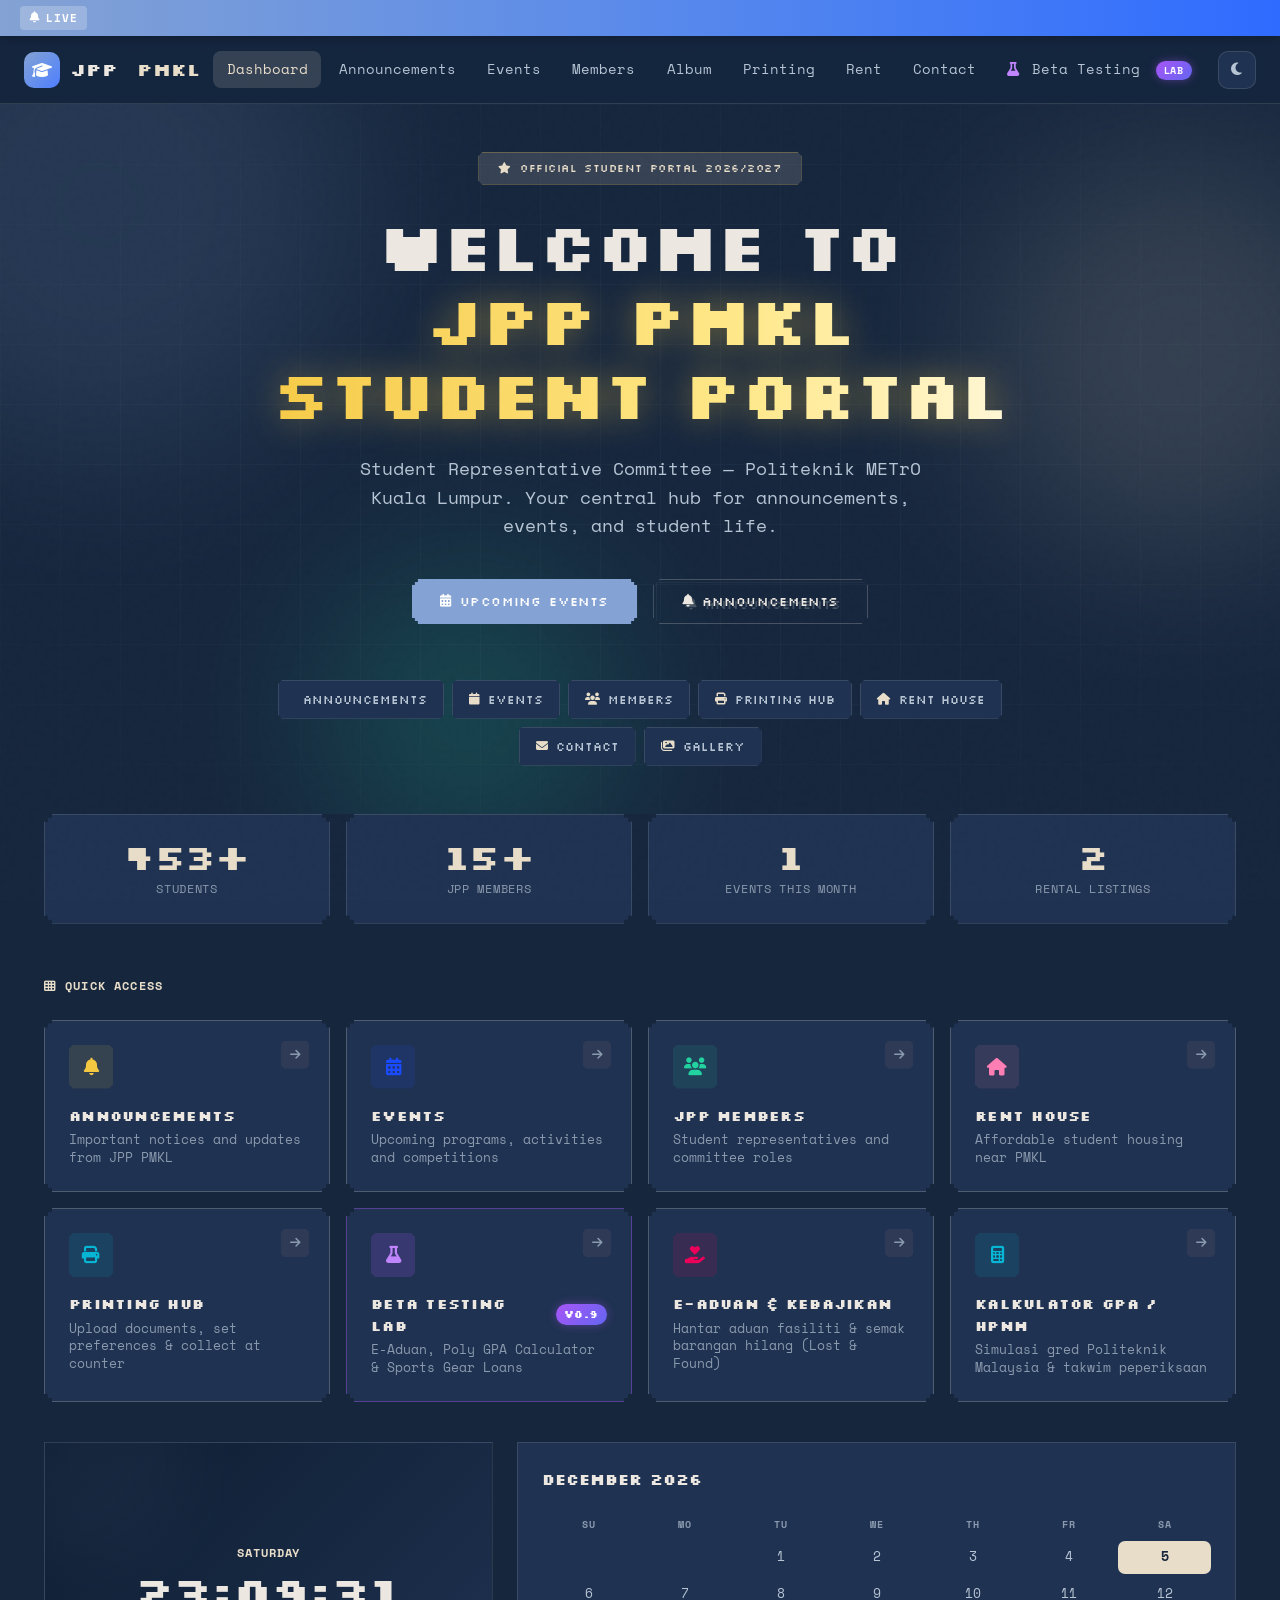
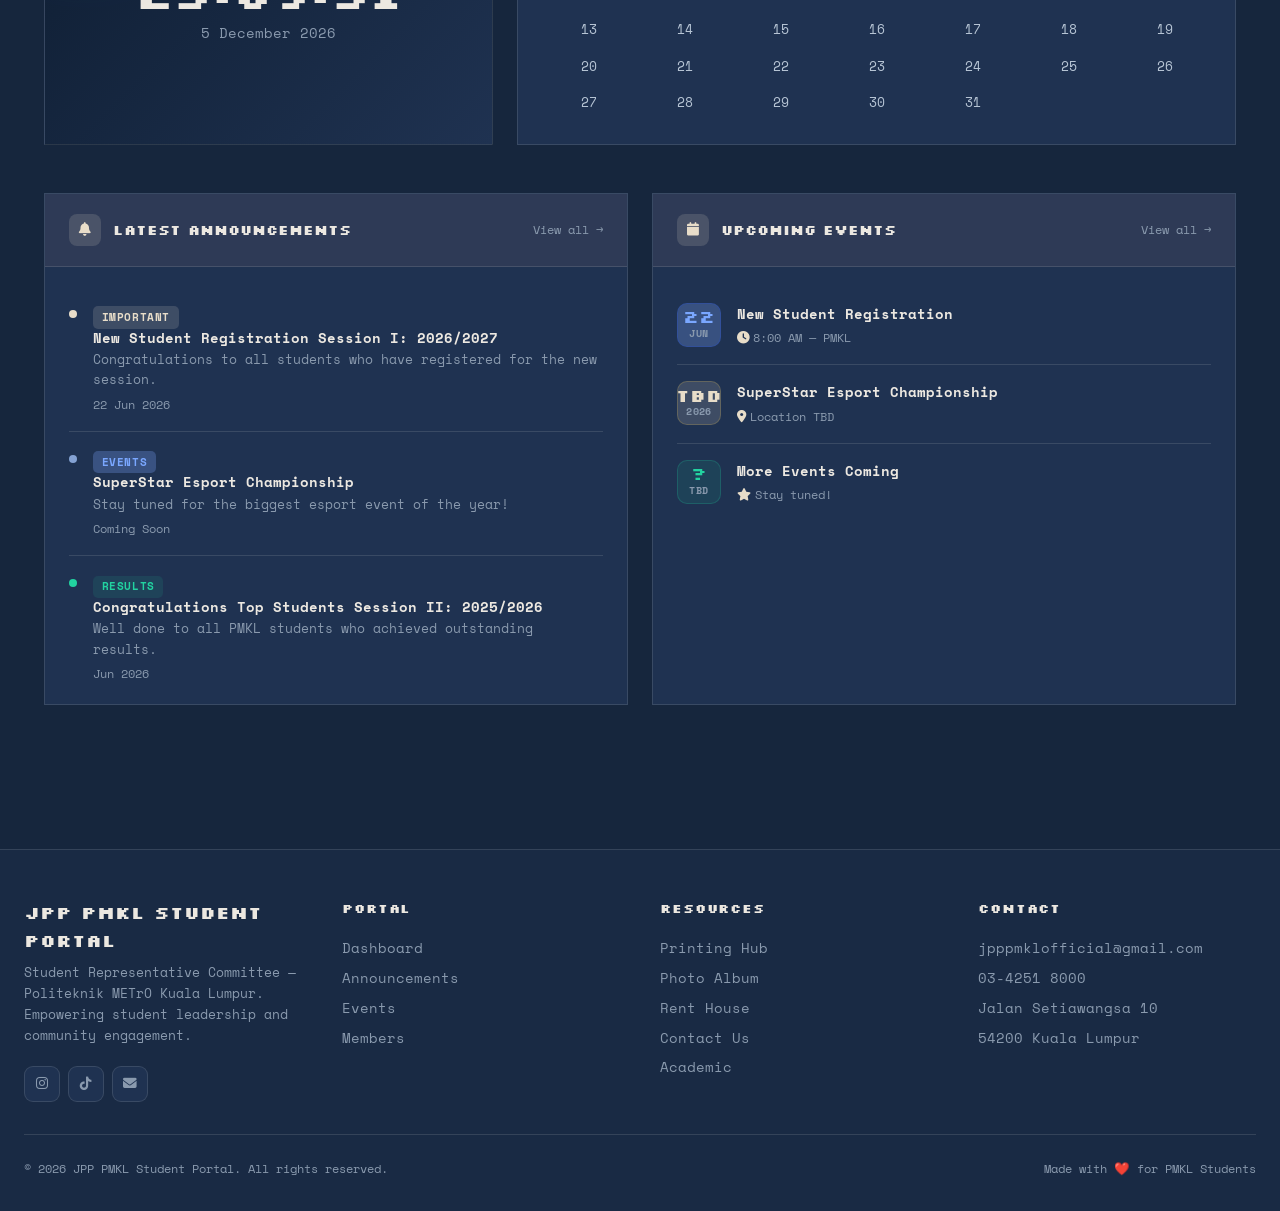
==== commit b8bc7370: "new features" ====
--- a/index.html
+++ b/index.html
@@ -804,7 +804,7 @@
             </span>
             <span style="font-size:0.85rem; color:var(--text2);" id="printLocationText">
               <i class="fas fa-map-marker-alt" style="color:var(--gold); margin-right:4px;"></i> JPP Student Council
-              Center, Level 3, PMKL
+              Center, Level 2, PMKL
             </span>
           </div>
           <div style="font-size:0.82rem; color:var(--gold);" id="printNoticeText">
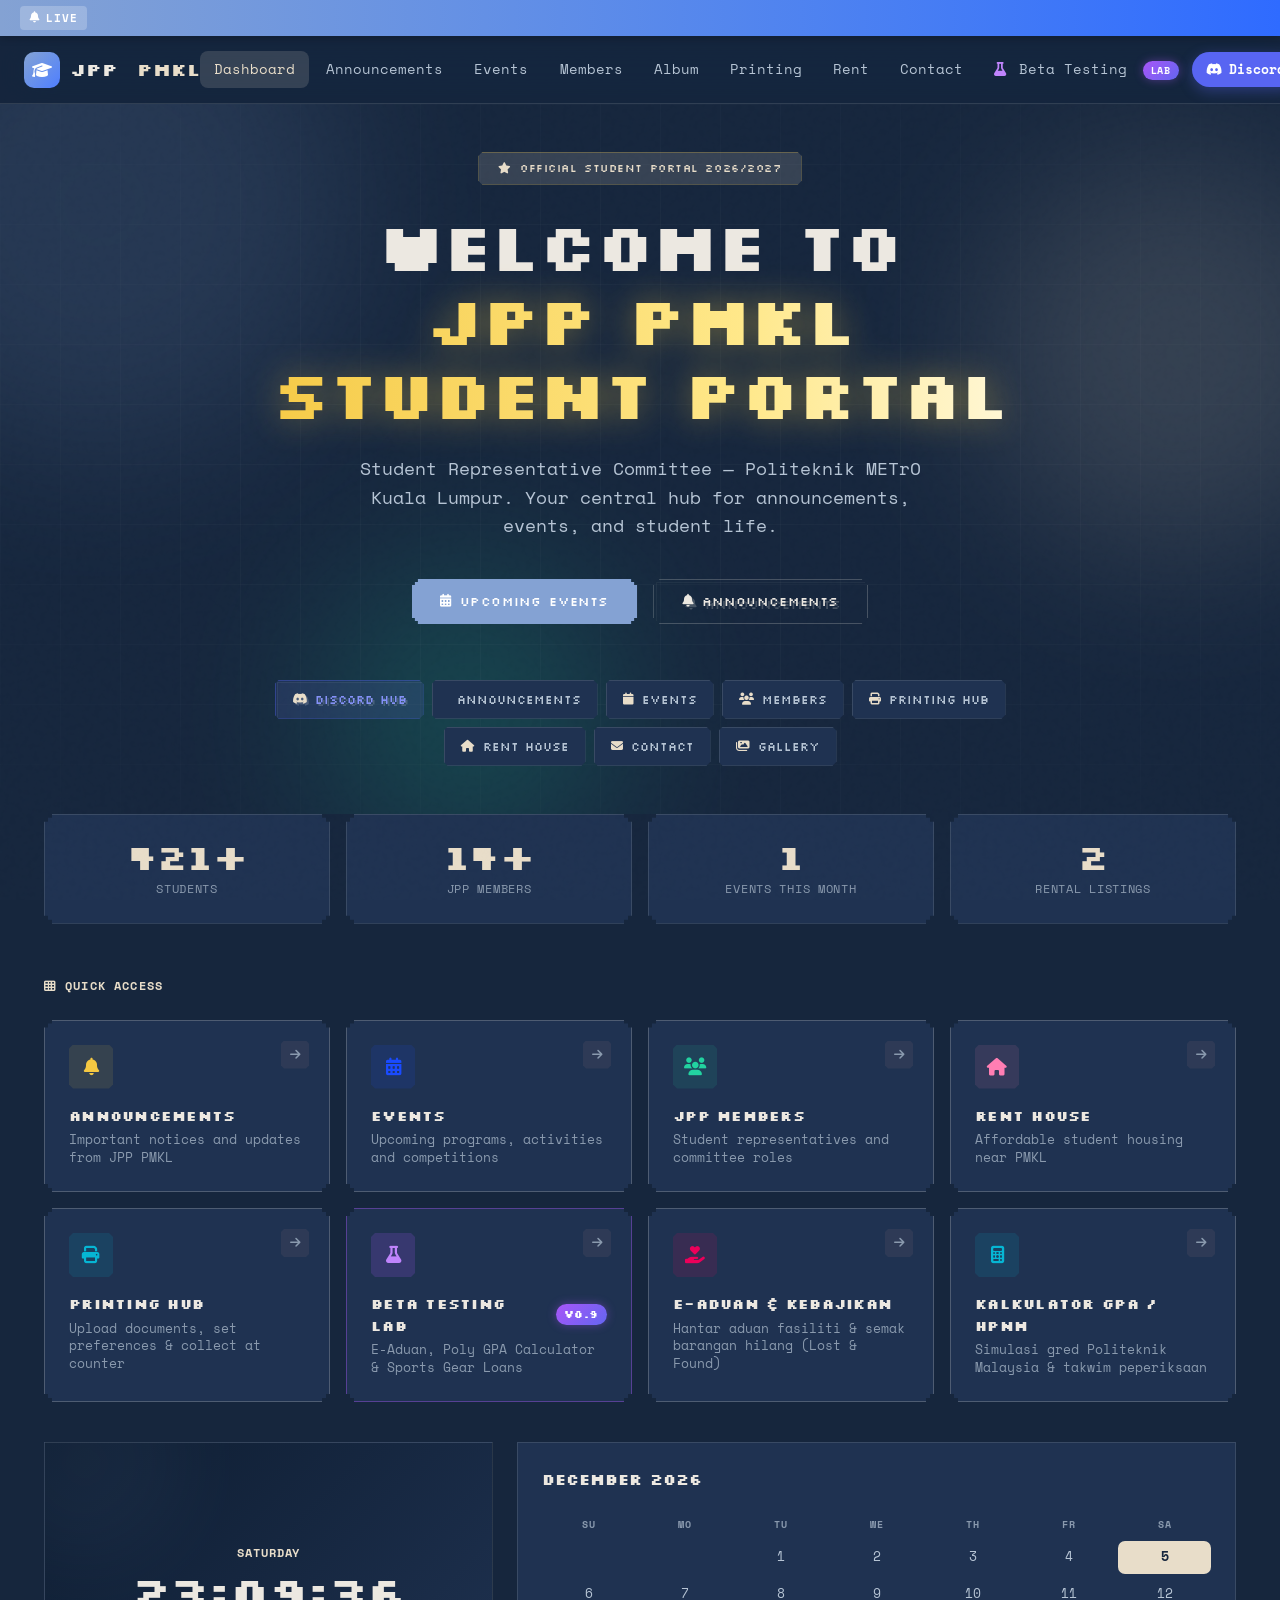
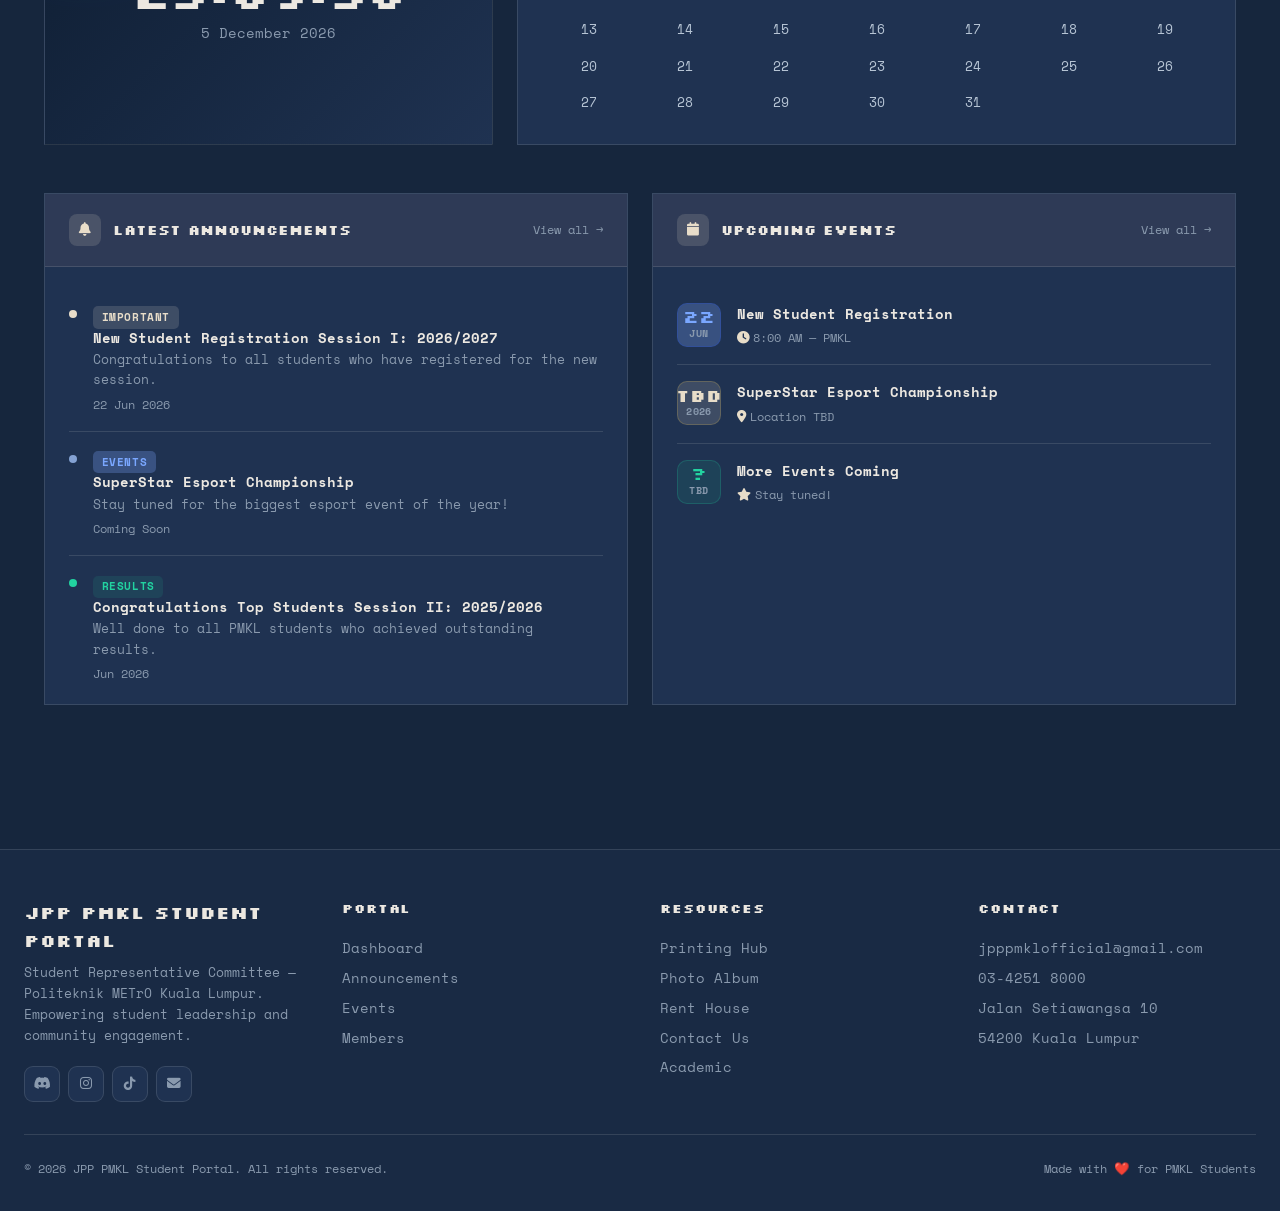
==== commit 009e302b: "feat: add Discord integration, Event RSVP system, and admin CSV exports" ====
--- a/index.html
+++ b/index.html
@@ -50,6 +50,9 @@
     </div>
 
     <div class="nav-actions">
+      <a href="https://discord.gg/THhJZjg3PT" target="_blank" rel="noopener noreferrer" class="btn-discord-nav" title="Join Akira Lab Discord">
+        <i class="fab fa-discord"></i><span>Discord</span>
+      </a>
       <button class="btn-icon" id="themeToggle" title="Toggle theme"><i class="fas fa-moon"></i></button>
       <button class="nav-hamburger" id="navHamburger" aria-label="Menu"><i class="fas fa-bars"></i></button>
     </div>
@@ -79,6 +82,7 @@
               Announcements</button>
           </div>
           <div class="quick-access">
+            <a class="qa-chip qa-chip-discord" href="https://discord.gg/THhJZjg3PT" target="_blank" rel="noopener noreferrer"><i class="fab fa-discord"></i> Discord Hub</a>
             <a class="qa-chip" onclick="navigate('announcements')"><i class="fas fa-megaphone"></i> Announcements</a>
             <a class="qa-chip" onclick="navigate('events')"><i class="fas fa-calendar"></i> Events</a>
             <a class="qa-chip" onclick="navigate('members')"><i class="fas fa-users"></i> Members</a>
@@ -386,7 +390,7 @@
               <div class="event-meta-row">
                 <div class="event-meta-item"><i class="fas fa-map-marker-alt"></i> PMKL Campus</div>
               </div>
-              <button class="btn-event" onclick="showToast('Event registration coming soon!')">Learn More</button>
+              <button class="btn-event" onclick="openEventRsvpModal('evt-1', 'New Student Registration Session I: 2026/2027', '22 Jun 2026')"><i class="fas fa-ticket"></i> Daftar / RSVP</button>
             </div>
           </div>
 
@@ -403,7 +407,7 @@
               <div class="event-meta-row">
                 <div class="event-meta-item"><i class="fas fa-map-marker-alt"></i> TBD</div>
               </div>
-              <button class="btn-event" onclick="showToast('Stay tuned for registration!')">Learn More</button>
+              <button class="btn-event" onclick="openEventRsvpModal('evt-2', 'SuperStar Esport Championship', 'TBD 2026')"><i class="fas fa-ticket"></i> Daftar / RSVP</button>
             </div>
           </div>
 
@@ -420,7 +424,7 @@
               <div class="event-meta-row">
                 <div class="event-meta-item"><i class="fas fa-map-marker-alt"></i> TBD</div>
               </div>
-              <button class="btn-event" onclick="showToast('More details soon!')">Learn More</button>
+              <button class="btn-event" onclick="openEventRsvpModal('evt-3', 'Volunteering & Entrepreneurship Activities', 'Coming Soon')"><i class="fas fa-ticket"></i> Daftar / RSVP</button>
             </div>
           </div>
         </div>
@@ -2069,6 +2073,140 @@
     </div>
   </div>
 
+  <!-- Event RSVP Registration Modal -->
+  <div class="modal-overlay" id="eventRsvpModal">
+    <div class="modal-box" style="max-width: 520px;">
+      <div class="modal-top">
+        <div class="modal-top-icon" style="background:rgba(245,200,66,0.15); color:var(--gold);">
+          <i class="fas fa-calendar-check"></i>
+        </div>
+        <div class="modal-top-text">
+          <h3 id="rsvpModalEventTitle">Pendaftaran Acara PMKL</h3>
+          <p id="rsvpModalEventDate">Sesi 2026/2027</p>
+        </div>
+        <button class="modal-top-close" onclick="closeEventRsvpModal()"><i class="fas fa-times"></i></button>
+      </div>
+
+      <div class="modal-content-body">
+        <form id="eventRsvpForm" onsubmit="handleEventRsvpSubmit(event)">
+          <input type="hidden" id="rsvpEventId">
+          <input type="hidden" id="rsvpEventTitle">
+
+          <div style="margin-bottom:1rem;">
+            <label style="display:block; font-size:0.8rem; font-weight:700; color:var(--text2); margin-bottom:0.35rem; text-transform:uppercase;">
+              Nama Penuh Pelajar <span style="color:#ef4444;">*</span>
+            </label>
+            <input type="text" id="rsvpStudentName" class="form-ctrl" placeholder="cth: Muhammad Danial bin Azlan" required style="width:100%;">
+          </div>
+
+          <div style="display:grid; grid-template-columns:1fr 1fr; gap:0.75rem; margin-bottom:1rem;">
+            <div>
+              <label style="display:block; font-size:0.8rem; font-weight:700; color:var(--text2); margin-bottom:0.35rem; text-transform:uppercase;">
+                No. Matrik <span style="color:#ef4444;">*</span>
+              </label>
+              <input type="text" id="rsvpMatricNo" class="form-ctrl" placeholder="cth: 14DUP24F1001" required style="width:100%; text-transform:uppercase;">
+            </div>
+            <div>
+              <label style="display:block; font-size:0.8rem; font-weight:700; color:var(--text2); margin-bottom:0.35rem; text-transform:uppercase;">
+                Program / Jabatan <span style="color:#ef4444;">*</span>
+              </label>
+              <select id="rsvpProgram" class="form-ctrl" required style="width:100%;">
+                <option value="DIT">DIT (Teknologi Maklumat)</option>
+                <option value="DUP">DUP (Pengurusan Pelancongan)</option>
+                <option value="DIB">DIB (Insurans & Perbankan)</option>
+                <option value="DHM">DHM (Pengurusan Hospitaliti)</option>
+                <option value="OTHER">Lain-lain / Alumni</option>
+              </select>
+            </div>
+          </div>
+
+          <div style="margin-bottom:1rem;">
+            <label style="display:block; font-size:0.8rem; font-weight:700; color:var(--text2); margin-bottom:0.35rem; text-transform:uppercase;">
+              No. Telefon / WhatsApp <span style="color:#ef4444;">*</span>
+            </label>
+            <input type="tel" id="rsvpPhone" class="form-ctrl" placeholder="cth: 012-3456789" required style="width:100%;">
+          </div>
+
+          <div style="margin-bottom:1.25rem;">
+            <label style="display:block; font-size:0.8rem; font-weight:700; color:var(--text2); margin-bottom:0.35rem; text-transform:uppercase;">
+              Catatan Tambahan (Pilihan)
+            </label>
+            <input type="text" id="rsvpNotes" class="form-ctrl" placeholder="cth: Diet vegetarian / Ahli pasukan esport" style="width:100%;">
+          </div>
+
+          <div class="modal-actions" style="padding:0;">
+            <button type="button" class="btn-modal-close" onclick="closeEventRsvpModal()">Batal</button>
+            <button type="submit" id="btnSubmitRsvp" class="btn-modal-primary" style="background:var(--gold); color:#000; font-weight:700;">
+              <i class="fas fa-check-circle"></i> Sahkan Pendaftaran
+            </button>
+          </div>
+        </form>
+      </div>
+    </div>
+  </div>
+
+  <!-- Event RSVP Pass & Confirmation Modal -->
+  <div class="modal-overlay" id="rsvpPassModal">
+    <div class="modal-box" style="max-width: 500px;">
+      <div class="modal-top">
+        <div class="modal-top-icon" style="background:rgba(34,197,94,0.15); color:#22c55e;">
+          <i class="fas fa-ticket"></i>
+        </div>
+        <div class="modal-top-text">
+          <h3>Pas Kehadiran Acara JPP</h3>
+          <p>Simpan pas ini untuk pendaftaran masuk</p>
+        </div>
+        <button class="modal-top-close" onclick="closeRsvpPassModal()"><i class="fas fa-times"></i></button>
+      </div>
+
+      <div class="modal-content-body" style="text-align:center; padding-top:1.25rem;">
+        <div class="rsvp-pass-box">
+          <div class="rsvp-pass-header">
+            <div>
+              <span style="font-size:0.7rem; color:var(--text3); text-transform:uppercase; display:block;">No. Tiket Rasmi</span>
+              <span class="rsvp-ticket-code" id="passTicketId">RSVP-XXXX</span>
+            </div>
+            <span class="ticket-status-pill" style="background:rgba(34,197,94,0.15); color:#22c55e; border-color:rgba(34,197,94,0.3); font-size:0.75rem;">
+              ● Disahkan
+            </span>
+          </div>
+
+          <h4 id="passEventTitle" style="font-size:1.05rem; color:var(--text); margin-bottom:1rem; text-align:left;">-</h4>
+
+          <div class="rsvp-pass-grid">
+            <div>
+              <dt>Nama Pelajar</dt>
+              <dd id="passStudentName">-</dd>
+            </div>
+            <div>
+              <dt>No. Matrik</dt>
+              <dd id="passMatric">-</dd>
+            </div>
+            <div>
+              <dt>Program</dt>
+              <dd id="passProgram">-</dd>
+            </div>
+            <div>
+              <dt>Tarikh Daftar</dt>
+              <dd id="passDate">-</dd>
+            </div>
+          </div>
+        </div>
+
+        <p style="font-size:0.8rem; color:var(--text3); margin-bottom:1.25rem;">
+          <i class="fas fa-circle-info"></i> Tangkap layar (screenshot) pas ini untuk ditunjukkan kepada urusetia JPP semasa pendaftaran acara.
+        </p>
+
+        <div class="modal-actions" style="padding:0;">
+          <button type="button" class="btn-modal-close" onclick="closeRsvpPassModal()">Tutup</button>
+          <button type="button" class="btn-modal-primary" id="btnShareRsvpWhatsApp" onclick="shareRsvpWhatsApp()" style="background:#25D366; color:#fff; font-weight:700;">
+            <i class="fab fa-whatsapp"></i> Simpan ke WhatsApp
+          </button>
+        </div>
+      </div>
+    </div>
+  </div>
+
   <!-- Photo Lightbox -->
   <div class="lightbox-overlay" id="lightboxOverlay" onclick="closeLightboxOnBg(event)">
     <button class="lightbox-close" onclick="closeLightbox()"><i class="fas fa-times"></i></button>
@@ -2092,6 +2230,8 @@
         <p>Student Representative Committee — Politeknik METrO Kuala Lumpur. Empowering student leadership and community
           engagement.</p>
         <div class="social-row">
+          <a class="social-btn social-discord" href="https://discord.gg/THhJZjg3PT" target="_blank"
+            rel="noopener noreferrer" aria-label="Akira Lab Discord Community"><i class="fab fa-discord"></i></a>
           <a class="social-btn" href="https://www.instagram.com/jpp.pmklofficial" target="_blank"
             rel="noopener noreferrer" aria-label="JPP PMKL on Instagram"><i class="fab fa-instagram"></i></a>
           <a class="social-btn" href="https://www.tiktok.com/@jpp.pmklofficial" target="_blank"
--- a/css/styles.css
+++ b/css/styles.css
@@ -3862,4 +3862,91 @@
   color: #000000;
   border-color: var(--gold);
   font-weight: 800;
+}
+
+/* ══ DISCORD INTEGRATION STYLING ══ */
+.btn-discord-nav {
+  display: inline-flex;
+  align-items: center;
+  gap: 0.45rem;
+  background: #5865F2;
+  color: #ffffff !important;
+  padding: 0.45rem 0.85rem;
+  border-radius: 999px;
+  font-size: 0.82rem;
+  font-weight: 700;
+  text-decoration: none;
+  transition: all 0.2s ease;
+  box-shadow: 0 4px 14px rgba(88, 101, 242, 0.35);
+}
+
+.btn-discord-nav:hover {
+  background: #4752c4;
+  transform: translateY(-2px);
+  box-shadow: 0 6px 18px rgba(88, 101, 242, 0.5);
+}
+
+.social-discord:hover {
+  background: #5865F2 !important;
+  color: #ffffff !important;
+  border-color: #5865F2 !important;
+}
+
+.qa-chip-discord {
+  background: rgba(88, 101, 242, 0.12) !important;
+  border-color: rgba(88, 101, 242, 0.35) !important;
+  color: #8591f8 !important;
+}
+
+.qa-chip-discord:hover {
+  background: #5865F2 !important;
+  color: #ffffff !important;
+}
+
+/* ══ EVENT RSVP & PASS STYLING ══ */
+.rsvp-pass-box {
+  background: var(--surface2);
+  border: 1px dashed rgba(245, 200, 66, 0.5);
+  border-radius: 14px;
+  padding: 1.25rem;
+  margin-bottom: 1.25rem;
+  position: relative;
+}
+
+.rsvp-pass-header {
+  display: flex;
+  justify-content: space-between;
+  align-items: center;
+  border-bottom: 1px solid var(--border);
+  padding-bottom: 0.75rem;
+  margin-bottom: 0.85rem;
+}
+
+.rsvp-ticket-code {
+  font-family: 'Space Mono', monospace;
+  font-size: 1.35rem;
+  font-weight: 800;
+  color: var(--gold);
+  letter-spacing: 1px;
+}
+
+.rsvp-pass-grid {
+  display: grid;
+  grid-template-columns: 1fr 1fr;
+  gap: 0.75rem;
+  font-size: 0.82rem;
+  text-align: left;
+}
+
+.rsvp-pass-grid dt {
+  color: var(--text3);
+  font-size: 0.72rem;
+  text-transform: uppercase;
+  margin-bottom: 0.15rem;
+}
+
+.rsvp-pass-grid dd {
+  margin: 0;
+  color: var(--text);
+  font-weight: 600;
 }
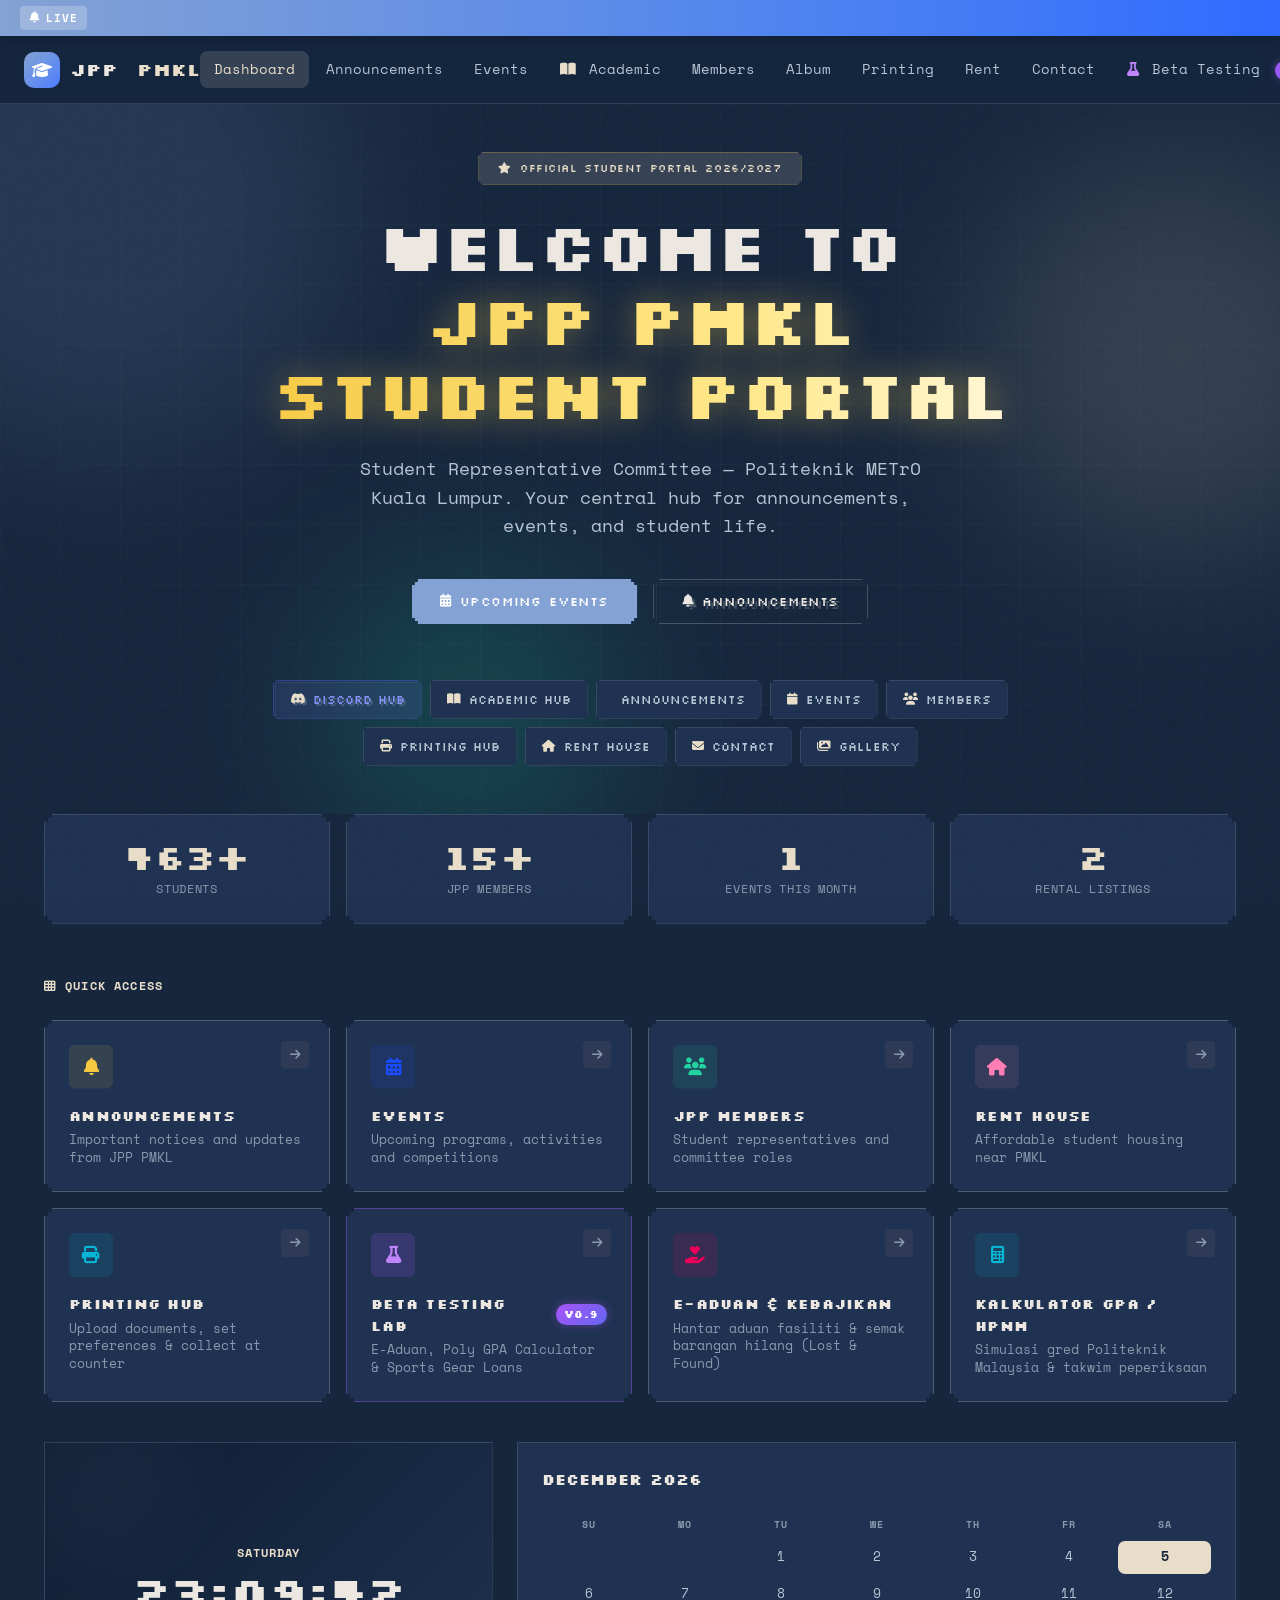
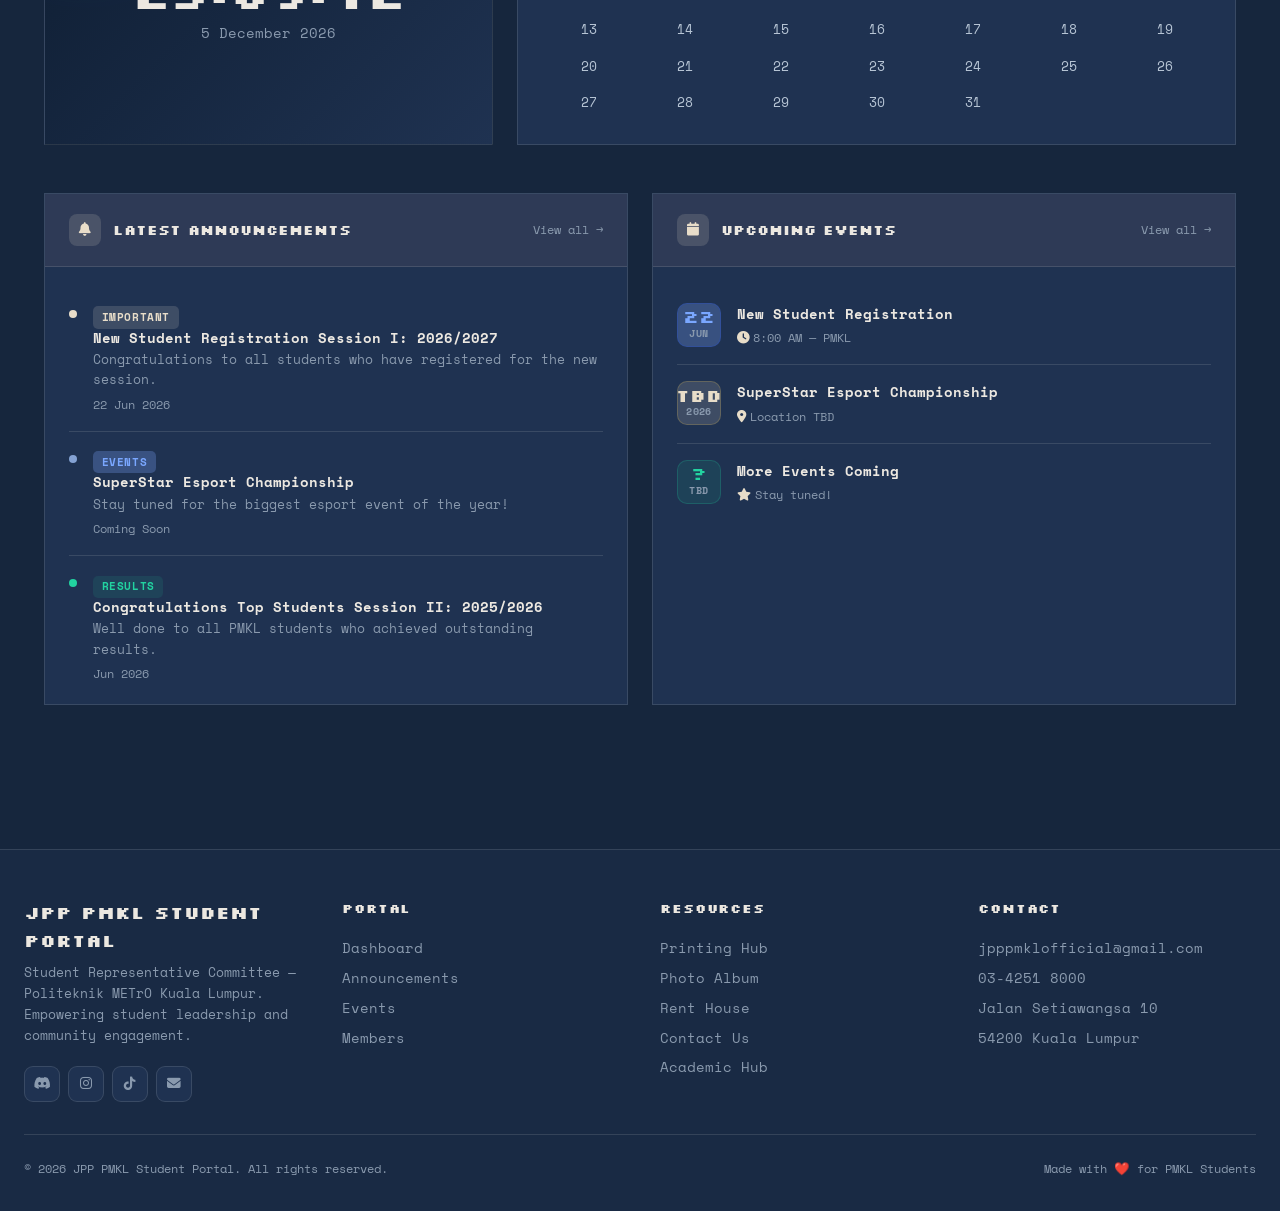
==== commit 7d4a5115: "feat: add Academic Hub (DIT, DRO, DHM), Merch pre-order store, Campus Guide directory, and Spotlight" ====
--- a/index.html
+++ b/index.html
@@ -41,6 +41,7 @@
       <a class="nav-link active" data-section="dashboard">Dashboard</a>
       <a class="nav-link" data-section="announcements">Announcements</a>
       <a class="nav-link" data-section="events">Events</a>
+      <a class="nav-link" data-section="academic"><i class="fas fa-book-open" style="color:var(--gold); margin-right:4px;"></i> Academic</a>
       <a class="nav-link" data-section="members">Members</a>
       <a class="nav-link" data-section="album">Album</a>
       <a class="nav-link" data-section="printing">Printing</a>
@@ -50,6 +51,9 @@
     </div>
 
     <div class="nav-actions">
+      <button class="btn-icon" id="globalSearchBtn" onclick="openGlobalSearch()" title="Search Portal (Ctrl+K)">
+        <i class="fas fa-magnifying-glass"></i>
+      </button>
       <a href="https://discord.gg/THhJZjg3PT" target="_blank" rel="noopener noreferrer" class="btn-discord-nav" title="Join Akira Lab Discord">
         <i class="fab fa-discord"></i><span>Discord</span>
       </a>
@@ -83,6 +87,7 @@
           </div>
           <div class="quick-access">
             <a class="qa-chip qa-chip-discord" href="https://discord.gg/THhJZjg3PT" target="_blank" rel="noopener noreferrer"><i class="fab fa-discord"></i> Discord Hub</a>
+            <a class="qa-chip" onclick="navigate('academic')"><i class="fas fa-book-open"></i> Academic Hub</a>
             <a class="qa-chip" onclick="navigate('announcements')"><i class="fas fa-megaphone"></i> Announcements</a>
             <a class="qa-chip" onclick="navigate('events')"><i class="fas fa-calendar"></i> Events</a>
             <a class="qa-chip" onclick="navigate('members')"><i class="fas fa-users"></i> Members</a>
@@ -431,6 +436,368 @@
       </div>
     </section>
 
+    <!-- ══════════════════════════════════════════════════════════
+         ══ SECTION: ACADEMIC RESOURCES HUB ══
+         ══════════════════════════════════════════════════════════ -->
+    <section class="section" id="academic">
+      <div class="sec-wrap" style="padding-top: 2.5rem;">
+        <button class="btn-back" onclick="navigate('dashboard')"><i class="fas fa-arrow-left"></i> Back to Dashboard</button>
+        <div class="sec-label"><i class="fas fa-book-open"></i> Portal Akademik</div>
+        <h2 class="sec-title">Pusat Sumber Akademik PMKL</h2>
+        <p class="sec-sub">Takwim akademik rasmi, bank soalan peperiksaan akhir (DIT, DRO, DHM), dan kalkulator sasaran HPNM / GPA Politeknik.</p>
+
+        <!-- Sub Tabs -->
+        <div style="display:flex; gap:0.5rem; flex-wrap:wrap; margin-bottom:1.75rem;">
+          <button class="btn-hero btn-hero-primary" id="btnTabTakwim" onclick="switchAcademicSub('takwim')">
+            <i class="fas fa-calendar-days"></i> Takwim Akademik
+          </button>
+          <button class="btn-hero btn-hero-outline" id="btnTabPastYears" onclick="switchAcademicSub('pastyears')">
+            <i class="fas fa-file-lines"></i> Bank Soalan Peperiksaan
+          </button>
+          <button class="btn-hero btn-hero-outline" id="btnTabGpa" onclick="switchAcademicSub('gpa')">
+            <i class="fas fa-calculator"></i> Kalkulator HPNM &amp; GPA
+          </button>
+        </div>
+
+        <!-- 1. PANE: TAKWIM AKADEMIK -->
+        <div id="academicPaneTakwim">
+          <div class="status-banner" style="margin-bottom:1.5rem; background:linear-gradient(135deg, rgba(245,200,66,0.1), rgba(59,130,246,0.06)); border-color:rgba(245,200,66,0.3);">
+            <div style="display:flex; align-items:center; gap:0.85rem; flex-wrap:wrap;">
+              <span class="status-pill status-live"><i class="fas fa-circle-check"></i> Sesi I: 2026/2027</span>
+              <div style="font-size:0.85rem; color:var(--text2);">Takwim rasmi tertakluk kepada pindaan Bahagian Peperiksaan PMKL &amp; JPPKK.</div>
+            </div>
+            <button class="btn-hero btn-hero-outline" onclick="downloadTakwimPdf()" style="padding:0.4rem 0.85rem; font-size:0.8rem;">
+              <i class="fas fa-file-pdf"></i> Muat Turun Takwim (PDF)
+            </button>
+          </div>
+
+          <div class="takwim-timeline">
+            <div class="takwim-card current">
+              <span class="takwim-badge" style="background:rgba(245,200,66,0.2); color:var(--gold); border:1px solid rgba(245,200,66,0.4);">
+                ● Sedang Berjalan
+              </span>
+              <h4 style="font-size:1.05rem; margin-bottom:0.4rem; color:var(--text);">Pendaftaran Pelajar Baharu &amp; MSK</h4>
+              <p style="font-size:0.82rem; color:var(--text2); margin-bottom:0.75rem;">
+                Minggu Suaikenal (MSK) dan pendaftaran pelajar baharu diploma ambilan Sesi I: 2026/2027.
+              </p>
+              <div style="font-size:0.8rem; color:var(--gold); font-weight:700;"><i class="fas fa-calendar-alt"></i> 22 Jun 2026 – 26 Jun 2026</div>
+            </div>
+
+            <div class="takwim-card">
+              <span class="takwim-badge" style="background:rgba(59,130,246,0.15); color:#60a5fa; border:1px solid rgba(59,130,246,0.3);">
+                Fasa Kuliah
+              </span>
+              <h4 style="font-size:1.05rem; margin-bottom:0.4rem; color:var(--text);">Perkuliahan Bermula (Minggu 1 - 7)</h4>
+              <p style="font-size:0.82rem; color:var(--text2); margin-bottom:0.75rem;">
+                Sesi kuliah, amali makmal, dan tugasan berterusan bagi semua kursus jabatan.
+              </p>
+              <div style="font-size:0.8rem; color:var(--text); font-weight:600;"><i class="fas fa-calendar-alt"></i> 29 Jun 2026 – 14 Ogos 2026</div>
+            </div>
+
+            <div class="takwim-card">
+              <span class="takwim-badge" style="background:rgba(168,85,247,0.15); color:#c084fc; border:1px solid rgba(168,85,247,0.3);">
+                Cuti Rehat
+              </span>
+              <h4 style="font-size:1.05rem; margin-bottom:0.4rem; color:var(--text);">Cuti Pertengahan Semester I</h4>
+              <p style="font-size:0.82rem; color:var(--text2); margin-bottom:0.75rem;">
+                Cuti pertengahan semester selama 1 minggu untuk rehat &amp; ulangkaji pelajar.
+              </p>
+              <div style="font-size:0.8rem; color:var(--text); font-weight:600;"><i class="fas fa-calendar-alt"></i> 17 Ogos 2026 – 23 Ogos 2026</div>
+            </div>
+
+            <div class="takwim-card">
+              <span class="takwim-badge" style="background:rgba(239,68,68,0.15); color:#f87171; border:1px solid rgba(239,68,68,0.3);">
+                Minggu Peperiksaan
+              </span>
+              <h4 style="font-size:1.05rem; margin-bottom:0.4rem; color:var(--text);">Peperiksaan Akhir Sesi I</h4>
+              <p style="font-size:0.82rem; color:var(--text2); margin-bottom:0.75rem;">
+                Peperiksaan bertulis akhir semester bagi program DIT, DRO, dan DHM.
+              </p>
+              <div style="font-size:0.8rem; color:#f87171; font-weight:700;"><i class="fas fa-calendar-alt"></i> 12 Okt 2026 – 25 Okt 2026</div>
+            </div>
+
+            <div class="takwim-card">
+              <span class="takwim-badge" style="background:rgba(16,185,129,0.15); color:#34d399; border:1px solid rgba(16,185,129,0.3);">
+                Keputusan Rasmi
+              </span>
+              <h4 style="font-size:1.05rem; margin-bottom:0.4rem; color:var(--text);">Pengumuman Keputusan (SPMP)</h4>
+              <p style="font-size:0.82rem; color:var(--text2); margin-bottom:0.75rem;">
+                Semakan keputusan gred HPNM / PNGK pelajar secara dalam talian melalui portal SPMP.
+              </p>
+              <div style="font-size:0.8rem; color:#34d399; font-weight:700;"><i class="fas fa-calendar-alt"></i> 16 Nov 2026</div>
+            </div>
+          </div>
+        </div>
+
+        <!-- 2. PANE: BANK SOALAN PEPERIKSAAN (PAST YEARS) -->
+        <div id="academicPanePastYears" style="display:none;">
+          <div style="display:flex; justify-content:space-between; align-items:center; flex-wrap:wrap; gap:1rem; margin-bottom:1.5rem;">
+            <div>
+              <h3 style="font-size:1.15rem; color:var(--text); margin-bottom:0.25rem;">Kertas Soalan Peperiksaan Akhir Terdahulu</h3>
+              <p style="font-size:0.82rem; color:var(--text2);">Rujukan soalan peperiksaan semester lepas mengikut jabatan pengajian PMKL.</p>
+            </div>
+            <!-- Department Filters -->
+            <div style="display:flex; gap:0.4rem; flex-wrap:wrap;">
+              <button class="tag tag-gold" id="pyFilterAll" style="cursor:pointer;" onclick="filterPastYears('all')">Semua</button>
+              <button class="tag" id="pyFilterDIT" style="cursor:pointer; background:rgba(59,130,246,0.15); color:#60a5fa;" onclick="filterPastYears('DIT')">DIT</button>
+              <button class="tag" id="pyFilterDRO" style="cursor:pointer; background:rgba(168,85,247,0.15); color:#c084fc;" onclick="filterPastYears('DRO')">DRO</button>
+              <button class="tag" id="pyFilterDHM" style="cursor:pointer; background:rgba(16,185,129,0.15); color:#34d399;" onclick="filterPastYears('DHM')">DHM</button>
+              <button class="tag" id="pyFilterUmum" style="cursor:pointer; background:rgba(245,158,11,0.15); color:#fbbf24;" onclick="filterPastYears('UMUM')">Umum</button>
+            </div>
+          </div>
+
+          <div class="past-year-grid" id="pastYearGrid">
+            <!-- DIT Courses -->
+            <div class="past-year-card" data-dept="DIT">
+              <div>
+                <div style="display:flex; justify-content:space-between; align-items:center; margin-bottom:0.6rem;">
+                  <span class="dept-tag dept-tag-dit">DIT</span>
+                  <span style="font-size:0.75rem; color:var(--text3);"><i class="fas fa-calendar"></i> Sesi I: 2025/2026</span>
+                </div>
+                <h4 style="font-size:0.98rem; margin-bottom:0.35rem; color:var(--text);">DIT10133 Programming Fundamentals</h4>
+                <p style="font-size:0.8rem; color:var(--text2); margin-bottom:1rem;">C++ Syntax, Control Structures, Arrays, and Function Implementation.</p>
+              </div>
+              <button class="btn-hero btn-hero-outline" style="width:100%; justify-content:center; padding:0.45rem; font-size:0.8rem;" onclick="downloadPastPaper('DIT10133_Programming_Fundamentals')">
+                <i class="fas fa-file-arrow-down"></i> Muat Turun Soalan (PDF)
+              </button>
+            </div>
+
+            <div class="past-year-card" data-dept="DIT">
+              <div>
+                <div style="display:flex; justify-content:space-between; align-items:center; margin-bottom:0.6rem;">
+                  <span class="dept-tag dept-tag-dit">DIT</span>
+                  <span style="font-size:0.75rem; color:var(--text3);"><i class="fas fa-calendar"></i> Sesi II: 2024/2025</span>
+                </div>
+                <h4 style="font-size:0.98rem; margin-bottom:0.35rem; color:var(--text);">DIT20233 Database Design &amp; SQL</h4>
+                <p style="font-size:0.8rem; color:var(--text2); margin-bottom:1rem;">Relational Schemas, ERD Modeling, Normalization 1NF–3NF &amp; SQL Queries.</p>
+              </div>
+              <button class="btn-hero btn-hero-outline" style="width:100%; justify-content:center; padding:0.45rem; font-size:0.8rem;" onclick="downloadPastPaper('DIT20233_Database_Design')">
+                <i class="fas fa-file-arrow-down"></i> Muat Turun Soalan (PDF)
+              </button>
+            </div>
+
+            <div class="past-year-card" data-dept="DIT">
+              <div>
+                <div style="display:flex; justify-content:space-between; align-items:center; margin-bottom:0.6rem;">
+                  <span class="dept-tag dept-tag-dit">DIT</span>
+                  <span style="font-size:0.75rem; color:var(--text3);"><i class="fas fa-calendar"></i> Sesi I: 2025/2026</span>
+                </div>
+                <h4 style="font-size:0.98rem; margin-bottom:0.35rem; color:var(--text);">DIT30333 Web Development &amp; Frameworks</h4>
+                <p style="font-size:0.8rem; color:var(--text2); margin-bottom:1rem;">HTML5, CSS Grid, Client-Side JavaScript, REST APIs and Backend Routing.</p>
+              </div>
+              <button class="btn-hero btn-hero-outline" style="width:100%; justify-content:center; padding:0.45rem; font-size:0.8rem;" onclick="downloadPastPaper('DIT30333_Web_Development')">
+                <i class="fas fa-file-arrow-down"></i> Muat Turun Soalan (PDF)
+              </button>
+            </div>
+
+            <div class="past-year-card" data-dept="DIT">
+              <div>
+                <div style="display:flex; justify-content:space-between; align-items:center; margin-bottom:0.6rem;">
+                  <span class="dept-tag dept-tag-dit">DIT</span>
+                  <span style="font-size:0.75rem; color:var(--text3);"><i class="fas fa-calendar"></i> Sesi II: 2025/2026</span>
+                </div>
+                <h4 style="font-size:0.98rem; margin-bottom:0.35rem; color:var(--text);">DIT40433 Computer Networking &amp; Security</h4>
+                <p style="font-size:0.8rem; color:var(--text2); margin-bottom:1rem;">OSI Reference Layer, IPv4/IPv6 Subnetting, Routing Protocols &amp; Firewalls.</p>
+              </div>
+              <button class="btn-hero btn-hero-outline" style="width:100%; justify-content:center; padding:0.45rem; font-size:0.8rem;" onclick="downloadPastPaper('DIT40433_Networking_Security')">
+                <i class="fas fa-file-arrow-down"></i> Muat Turun Soalan (PDF)
+              </button>
+            </div>
+
+            <!-- DRO Courses -->
+            <div class="past-year-card" data-dept="DRO">
+              <div>
+                <div style="display:flex; justify-content:space-between; align-items:center; margin-bottom:0.6rem;">
+                  <span class="dept-tag dept-tag-dro">DRO</span>
+                  <span style="font-size:0.75rem; color:var(--text3);"><i class="fas fa-calendar"></i> Sesi II: 2024/2025</span>
+                </div>
+                <h4 style="font-size:0.98rem; margin-bottom:0.35rem; color:var(--text);">DRO10133 Principles of Retail Management</h4>
+                <p style="font-size:0.8rem; color:var(--text2); margin-bottom:1rem;">Retail Ecosystems, Customer Journey, Store Layouts &amp; POS Operations.</p>
+              </div>
+              <button class="btn-hero btn-hero-outline" style="width:100%; justify-content:center; padding:0.45rem; font-size:0.8rem;" onclick="downloadPastPaper('DRO10133_Retail_Management')">
+                <i class="fas fa-file-arrow-down"></i> Muat Turun Soalan (PDF)
+              </button>
+            </div>
+
+            <div class="past-year-card" data-dept="DRO">
+              <div>
+                <div style="display:flex; justify-content:space-between; align-items:center; margin-bottom:0.6rem;">
+                  <span class="dept-tag dept-tag-dro">DRO</span>
+                  <span style="font-size:0.75rem; color:var(--text3);"><i class="fas fa-calendar"></i> Sesi I: 2025/2026</span>
+                </div>
+                <h4 style="font-size:0.98rem; margin-bottom:0.35rem; color:var(--text);">DRO20233 Visual Merchandising &amp; Display</h4>
+                <p style="font-size:0.8rem; color:var(--text2); margin-bottom:1rem;">Planogram Design, Color Harmonies, Window Displays &amp; In-Store Promotion.</p>
+              </div>
+              <button class="btn-hero btn-hero-outline" style="width:100%; justify-content:center; padding:0.45rem; font-size:0.8rem;" onclick="downloadPastPaper('DRO20233_Visual_Merchandising')">
+                <i class="fas fa-file-arrow-down"></i> Muat Turun Soalan (PDF)
+              </button>
+            </div>
+
+            <div class="past-year-card" data-dept="DRO">
+              <div>
+                <div style="display:flex; justify-content:space-between; align-items:center; margin-bottom:0.6rem;">
+                  <span class="dept-tag dept-tag-dro">DRO</span>
+                  <span style="font-size:0.75rem; color:var(--text3);"><i class="fas fa-calendar"></i> Sesi II: 2025/2026</span>
+                </div>
+                <h4 style="font-size:0.98rem; margin-bottom:0.35rem; color:var(--text);">DRO30333 Retail Buying &amp; Merchandise Management</h4>
+                <p style="font-size:0.8rem; color:var(--text2); margin-bottom:1rem;">Inventory Turnover, Markup/Markdown Strategies, and Supplier Negotiations.</p>
+              </div>
+              <button class="btn-hero btn-hero-outline" style="width:100%; justify-content:center; padding:0.45rem; font-size:0.8rem;" onclick="downloadPastPaper('DRO30333_Retail_Buying')">
+                <i class="fas fa-file-arrow-down"></i> Muat Turun Soalan (PDF)
+              </button>
+            </div>
+
+            <!-- DHM Courses -->
+            <div class="past-year-card" data-dept="DHM">
+              <div>
+                <div style="display:flex; justify-content:space-between; align-items:center; margin-bottom:0.6rem;">
+                  <span class="dept-tag dept-tag-dhm">DHM</span>
+                  <span style="font-size:0.75rem; color:var(--text3);"><i class="fas fa-calendar"></i> Sesi II: 2024/2025</span>
+                </div>
+                <h4 style="font-size:0.98rem; margin-bottom:0.35rem; color:var(--text);">DHM10133 Introduction to Hospitality &amp; Tourism</h4>
+                <p style="font-size:0.8rem; color:var(--text2); margin-bottom:1rem;">Industry Classification, Guest Services, Hospitality Ethics &amp; Event Management.</p>
+              </div>
+              <button class="btn-hero btn-hero-outline" style="width:100%; justify-content:center; padding:0.45rem; font-size:0.8rem;" onclick="downloadPastPaper('DHM10133_Hospitality_Tourism')">
+                <i class="fas fa-file-arrow-down"></i> Muat Turun Soalan (PDF)
+              </button>
+            </div>
+
+            <div class="past-year-card" data-dept="DHM">
+              <div>
+                <div style="display:flex; justify-content:space-between; align-items:center; margin-bottom:0.6rem;">
+                  <span class="dept-tag dept-tag-dhm">DHM</span>
+                  <span style="font-size:0.75rem; color:var(--text3);"><i class="fas fa-calendar"></i> Sesi I: 2025/2026</span>
+                </div>
+                <h4 style="font-size:0.98rem; margin-bottom:0.35rem; color:var(--text);">DHM20233 Food &amp; Beverage Service Operations</h4>
+                <p style="font-size:0.8rem; color:var(--text2); margin-bottom:1rem;">Banquet Planning, Menu Engineering, Food Hygiene, and Silver Service.</p>
+              </div>
+              <button class="btn-hero btn-hero-outline" style="width:100%; justify-content:center; padding:0.45rem; font-size:0.8rem;" onclick="downloadPastPaper('DHM20233_Food_Beverage')">
+                <i class="fas fa-file-arrow-down"></i> Muat Turun Soalan (PDF)
+              </button>
+            </div>
+
+            <div class="past-year-card" data-dept="DHM">
+              <div>
+                <div style="display:flex; justify-content:space-between; align-items:center; margin-bottom:0.6rem;">
+                  <span class="dept-tag dept-tag-dhm">DHM</span>
+                  <span style="font-size:0.75rem; color:var(--text3);"><i class="fas fa-calendar"></i> Sesi II: 2025/2026</span>
+                </div>
+                <h4 style="font-size:0.98rem; margin-bottom:0.35rem; color:var(--text);">DHM30333 Front Office Operations &amp; Night Audit</h4>
+                <p style="font-size:0.8rem; color:var(--text2); margin-bottom:1rem;">Property Management Systems (PMS), Check-in/Check-out, and Room Tariff Yields.</p>
+              </div>
+              <button class="btn-hero btn-hero-outline" style="width:100%; justify-content:center; padding:0.45rem; font-size:0.8rem;" onclick="downloadPastPaper('DHM30333_Front_Office')">
+                <i class="fas fa-file-arrow-down"></i> Muat Turun Soalan (PDF)
+              </button>
+            </div>
+
+            <!-- UMUM Courses -->
+            <div class="past-year-card" data-dept="UMUM">
+              <div>
+                <div style="display:flex; justify-content:space-between; align-items:center; margin-bottom:0.6rem;">
+                  <span class="dept-tag dept-tag-umum">UMUM</span>
+                  <span style="font-size:0.75rem; color:var(--text3);"><i class="fas fa-calendar"></i> Sesi I: 2025/2026</span>
+                </div>
+                <h4 style="font-size:0.98rem; margin-bottom:0.35rem; color:var(--text);">MPU21032 Penghayatan Etika dan Peradaban</h4>
+                <p style="font-size:0.8rem; color:var(--text2); margin-bottom:1rem;">Etika Sosial, Perlembagaan Persekutuan, Perpaduan Kaum &amp; Tanggungjawab Sosial.</p>
+              </div>
+              <button class="btn-hero btn-hero-outline" style="width:100%; justify-content:center; padding:0.45rem; font-size:0.8rem;" onclick="downloadPastPaper('MPU21032_Etika_Peradaban')">
+                <i class="fas fa-file-arrow-down"></i> Muat Turun Soalan (PDF)
+              </button>
+            </div>
+
+            <div class="past-year-card" data-dept="UMUM">
+              <div>
+                <div style="display:flex; justify-content:space-between; align-items:center; margin-bottom:0.6rem;">
+                  <span class="dept-tag dept-tag-umum">UMUM</span>
+                  <span style="font-size:0.75rem; color:var(--text3);"><i class="fas fa-calendar"></i> Sesi II: 2024/2025</span>
+                </div>
+                <h4 style="font-size:0.98rem; margin-bottom:0.35rem; color:var(--text);">DUE10012 Communicative English 1</h4>
+                <p style="font-size:0.8rem; color:var(--text2); margin-bottom:1rem;">Professional Correspondence, Technical Reporting, Oral Presentations.</p>
+              </div>
+              <button class="btn-hero btn-hero-outline" style="width:100%; justify-content:center; padding:0.45rem; font-size:0.8rem;" onclick="downloadPastPaper('DUE10012_Communicative_English')">
+                <i class="fas fa-file-arrow-down"></i> Muat Turun Soalan (PDF)
+              </button>
+            </div>
+          </div>
+        </div>
+
+        <!-- 3. PANE: KALKULATOR HPNM & GPA -->
+        <div id="academicPaneGpa" style="display:none;">
+          <div class="admin-grid-2">
+            <!-- Left: Course Grade Entry -->
+            <div class="admin-card">
+              <div style="display:flex; justify-content:space-between; align-items:center; margin-bottom:1rem;">
+                <div>
+                  <div class="sec-label"><i class="fas fa-calculator"></i> Pengiraan GPA Semester</div>
+                  <h3 style="margin:0; font-size:1.1rem; color:var(--text);">Senarai Kursus Semester Ini</h3>
+                </div>
+                <button class="btn-hero btn-hero-primary" style="padding:0.35rem 0.75rem; font-size:0.78rem;" onclick="addAcademicCourseRow()">
+                  <i class="fas fa-plus"></i> Tambah Kursus
+                </button>
+              </div>
+
+              <div style="overflow-x:auto;">
+                <table class="rates-table">
+                  <thead>
+                    <tr>
+                      <th>Kursus / Modul</th>
+                      <th>Kredit</th>
+                      <th>Gred Diperoleh</th>
+                      <th>Tindakan</th>
+                    </tr>
+                  </thead>
+                  <tbody id="academicGpaTbody">
+                    <!-- Dynamic Rows populated by JS -->
+                  </tbody>
+                </table>
+              </div>
+
+              <div style="display:flex; justify-content:space-between; align-items:center; margin-top:1.25rem;">
+                <button class="btn-hero btn-hero-outline" onclick="resetAcademicGpa()" style="padding:0.4rem 0.85rem; font-size:0.8rem;">
+                  <i class="fas fa-rotate-left"></i> Set Semula
+                </button>
+                <div style="font-size:0.8rem; color:var(--text3);">Gred dikira mengikut standard Politeknik Malaysia</div>
+              </div>
+            </div>
+
+            <!-- Right: GPA & CGPA Score Card -->
+            <div>
+              <div class="admin-card" style="text-align:center; padding:2rem 1.5rem; border:2px solid var(--gold); margin-bottom:1.5rem; background:linear-gradient(135deg, rgba(245,200,66,0.1), var(--surface));">
+                <div style="font-size:0.75rem; color:var(--text3); text-transform:uppercase; font-weight:700; letter-spacing:1px; margin-bottom:0.35rem;">
+                  Anggaran Purata Nilai Gred (GPA)
+                </div>
+                <div style="font-family:'Space Mono', monospace; font-size:3rem; font-weight:800; color:var(--gold); line-height:1.1; margin-bottom:0.5rem;" id="academicGpaScore">
+                  3.50
+                </div>
+                <div id="academicGpaStanding" style="display:inline-block; font-size:0.8rem; font-weight:700; padding:0.3rem 0.85rem; border-radius:999px; background:rgba(34,197,94,0.15); color:#22c55e; border:1px solid rgba(34,197,94,0.3); margin-bottom:0.75rem;">
+                  ● KEDUDUKAN BAIK (KB)
+                </div>
+                <p style="font-size:0.8rem; color:var(--text2); margin:0;" id="academicGpaRemarks">
+                  Tahniah! Anda berada dalam landasan Anugerah Ketua Jabatan (HPNM &ge; 3.50).
+                </p>
+              </div>
+
+              <div class="admin-card">
+                <div class="sec-label"><i class="fas fa-award"></i> Skala Gred Politeknik</div>
+                <h4 style="margin-bottom:0.75rem; font-size:0.95rem; color:var(--text);">Rujukan Titik Mata Gred</h4>
+                <div style="display:grid; grid-template-columns:1fr 1fr; gap:0.5rem; font-size:0.8rem; color:var(--text2);">
+                  <div><strong>A :</strong> 4.00 (Cemerlang)</div>
+                  <div><strong>A- :</strong> 3.67 (Kepujian Tinggi)</div>
+                  <div><strong>B+ :</strong> 3.33 (Kepujian)</div>
+                  <div><strong>B :</strong> 3.00 (Baik)</div>
+                  <div><strong>B- :</strong> 2.67 (Memuaskan)</div>
+                  <div><strong>C+ :</strong> 2.33 (Lulus Baik)</div>
+                  <div><strong>C :</strong> 2.00 (Lulus / Min KB)</div>
+                  <div><strong>F :</strong> 0.00 (Gagal)</div>
+                </div>
+              </div>
+            </div>
+          </div>
+        </div>
+
+      </div>
+    </section>
+
     <section class="section" id="members">
       <div class="sec-wrap" style="padding-top: 2.5rem;">
         <button class="btn-back" onclick="navigate('dashboard')"><i class="fas fa-arrow-left"></i> Back to
@@ -1305,6 +1672,94 @@
             </div>
           </div>
         </div>
+
+        <!-- Interactive Campus Guide & Floor Directory -->
+        <div style="margin-top:2.5rem;" id="campusFloorGuide">
+          <div class="sec-label"><i class="fas fa-building"></i> Navigasi Kampus</div>
+          <h3 style="font-size:1.25rem; color:var(--text); margin-bottom:0.5rem;">Panduan Aras &amp; Fasiliti Kampus PMKL</h3>
+          <p style="font-size:0.83rem; color:var(--text2); margin-bottom:1.25rem;">
+            Rujukan lokasi bilik kuliah, makmal komputer, pejabat pentadbiran, dan kemudahan pelajar di bangunan Politeknik METrO Kuala Lumpur.
+          </p>
+
+          <!-- Floor Selector Tabs -->
+          <div style="display:flex; gap:0.5rem; flex-wrap:wrap; margin-bottom:1rem;">
+            <button class="floor-tab-btn active" id="btnFloorG" onclick="switchCampusFloor('floorG')">Aras Bawah (G)</button>
+            <button class="floor-tab-btn" id="btnFloor1" onclick="switchCampusFloor('floor1')">Aras 1</button>
+            <button class="floor-tab-btn" id="btnFloor2" onclick="switchCampusFloor('floor2')">Aras 2 (JPP &amp; Print Hub)</button>
+            <button class="floor-tab-btn" id="btnFloor3" onclick="switchCampusFloor('floor3')">Aras 3 (Surau &amp; Makmal)</button>
+            <button class="floor-tab-btn" id="btnFloor4" onclick="switchCampusFloor('floor4')">Aras 4 (Pentadbiran)</button>
+          </div>
+
+          <!-- Floor Cards -->
+          <div class="floor-plan-card" id="paneFloorG">
+            <div style="display:flex; justify-content:space-between; align-items:center; margin-bottom:1rem; border-bottom:1px solid var(--border); padding-bottom:0.75rem;">
+              <h4 style="font-size:1.05rem; color:var(--gold); margin:0;"><i class="fas fa-door-open"></i> Aras Bawah (Ground Floor)</h4>
+              <span class="tag tag-blue" style="font-size:0.7rem;">Pintu Masuk Utama</span>
+            </div>
+            <p style="font-size:0.82rem; color:var(--text2); margin-bottom:1rem;">Kawasan pintu masuk utama kampus, kawalan keselamatan, dan akses parkir.</p>
+            <div>
+              <span class="room-chip"><i class="fas fa-shield-halved" style="color:#ef4444;"></i> Pos Kawalan Keselamatan (24 Jam)</span>
+              <span class="room-chip"><i class="fas fa-square-parking" style="color:#60a5fa;"></i> Ruang Letak Motosikal &amp; Kereta Pelajar</span>
+              <span class="room-chip"><i class="fas fa-bell-concierge" style="color:var(--gold);"></i> Lobi Utama &amp; Kaunter Pertanyaan Pelawat</span>
+            </div>
+          </div>
+
+          <div class="floor-plan-card" id="paneFloor1" style="display:none;">
+            <div style="display:flex; justify-content:space-between; align-items:center; margin-bottom:1rem; border-bottom:1px solid var(--border); padding-bottom:0.75rem;">
+              <h4 style="font-size:1.05rem; color:var(--gold); margin:0;"><i class="fas fa-utensils"></i> Aras 1 — Kafeteria &amp; Dewan</h4>
+              <span class="tag tag-gold" style="font-size:0.7rem;">Zon Komuniti Pelajar</span>
+            </div>
+            <p style="font-size:0.82rem; color:var(--text2); margin-bottom:1rem;">Zon makanan, aktiviti riadah mahasiswa, dan perhimpunan rasmi.</p>
+            <div>
+              <span class="room-chip"><i class="fas fa-burger" style="color:#f59e0b;"></i> Kafeteria PMKL (Sarapan &amp; Makan Tengah Hari)</span>
+              <span class="room-chip"><i class="fas fa-landmark" style="color:#3b82f6;"></i> Dewan Serbaguna / Dewan Kuliah Utama</span>
+              <span class="room-chip"><i class="fas fa-table-tennis-paddle-ball" style="color:#10b981;"></i> Sudut Riadah Pelajar (Ping Pong &amp; Rekreasi)</span>
+            </div>
+          </div>
+
+          <div class="floor-plan-card" id="paneFloor2" style="display:none;">
+            <div style="display:flex; justify-content:space-between; align-items:center; margin-bottom:1rem; border-bottom:1px solid var(--border); padding-bottom:0.75rem;">
+              <h4 style="font-size:1.05rem; color:var(--gold); margin:0;"><i class="fas fa-users-gear"></i> Aras 2 — Pusat Pelajar JPP &amp; HEP</h4>
+              <span class="tag tag-gold" style="font-size:0.7rem;">Hab Kebajikan &amp; Cetakan</span>
+            </div>
+            <p style="font-size:0.82rem; color:var(--text2); margin-bottom:1rem;">Pusat perkhidmatan pelajar, pengurusan kebajikan, kaunseling, dan pusat cetakan dokumen.</p>
+            <div>
+              <span class="room-chip"><i class="fas fa-print" style="color:var(--gold);"></i> Pusat Cetakan Digital JPP (Print Hub)</span>
+              <span class="room-chip"><i class="fas fa-people-roof" style="color:#a855f7;"></i> Bilik Gerakan Rasmi Jawatankuasa Perwakilan Pelajar</span>
+              <span class="room-chip"><i class="fas fa-user-tie" style="color:#3b82f6;"></i> Pejabat Hal Ehwal Pelajar (HEP)</span>
+              <span class="room-chip"><i class="fas fa-heart" style="color:#ec4899;"></i> Bilik Khidmat Bimbingan &amp; Kaunseling</span>
+            </div>
+          </div>
+
+          <div class="floor-plan-card" id="paneFloor3" style="display:none;">
+            <div style="display:flex; justify-content:space-between; align-items:center; margin-bottom:1rem; border-bottom:1px solid var(--border); padding-bottom:0.75rem;">
+              <h4 style="font-size:1.05rem; color:var(--gold); margin:0;"><i class="fas fa-laptop-code"></i> Aras 3 — Perpustakaan, Surau &amp; Makmal Komputer</h4>
+              <span class="tag tag-blue" style="font-size:0.7rem;">Zon Pembelajaran &amp; Ibadah</span>
+            </div>
+            <p style="font-size:0.82rem; color:var(--text2); margin-bottom:1rem;">Pusat rujukan akademik, makmal pengaturcaraan DIT, serta kemudahan surau.</p>
+            <div>
+              <span class="room-chip"><i class="fas fa-book" style="color:#3b82f6;"></i> Perpustakaan PMKL &amp; Sudut Ulangkaji Senyap</span>
+              <span class="room-chip"><i class="fas fa-mosque" style="color:#10b981;"></i> Surau Utama Lelaki &amp; Surau Wanita (Solat Jumaat di Masjid Berdekatan)</span>
+              <span class="room-chip"><i class="fas fa-desktop" style="color:#6366f1;"></i> Makmal Komputer 1 (DIT Web Dev Lab)</span>
+              <span class="room-chip"><i class="fas fa-network-wired" style="color:#8b5cf6;"></i> Makmal Komputer 2 (Networking &amp; Cyber Lab)</span>
+              <span class="room-chip"><i class="fas fa-database" style="color:#ec4899;"></i> Makmal Komputer 3 (Database &amp; Project Lab)</span>
+            </div>
+          </div>
+
+          <div class="floor-plan-card" id="paneFloor4" style="display:none;">
+            <div style="display:flex; justify-content:space-between; align-items:center; margin-bottom:1rem; border-bottom:1px solid var(--border); padding-bottom:0.75rem;">
+              <h4 style="font-size:1.05rem; color:var(--gold); margin:0;"><i class="fas fa-briefcase"></i> Aras 4 — Pengurusan &amp; Pentadbiran Utama</h4>
+              <span class="tag tag-gold" style="font-size:0.7rem;">Pejabat Eksekutif PMKL</span>
+            </div>
+            <p style="font-size:0.82rem; color:var(--text2); margin-bottom:1rem;">Pengurusan tertinggi, kewangan, peperiksaan, dan bilik mesyuarat pengurusan.</p>
+            <div>
+              <span class="room-chip"><i class="fas fa-user-gear" style="color:var(--gold);"></i> Pejabat Pengarah &amp; Timbalan Pengarah</span>
+              <span class="room-chip"><i class="fas fa-file-invoice" style="color:#10b981;"></i> Unit Pentadbiran &amp; Kewangan</span>
+              <span class="room-chip"><i class="fas fa-graduation-cap" style="color:#3b82f6;"></i> Unit Peperiksaan &amp; Pensijilan PMKL</span>
+              <span class="room-chip"><i class="fas fa-handshake" style="color:#f59e0b;"></i> Bilik Mesyuarat Eksekutif (Bilik Wawasan)</span>
+            </div>
+          </div>
+        </div>
       </div>
     </section>
 
@@ -2203,6 +2658,91 @@
             <i class="fab fa-whatsapp"></i> Simpan ke WhatsApp
           </button>
         </div>
+      </div>
+    </div>
+  </div>
+
+  <!-- ── MODAL: MERCHANDISE CONFIRMATION PASS ── -->
+  <div class="modal-overlay" id="merchPassModal">
+    <div class="modal-box" style="max-width: 500px;">
+      <div class="modal-top">
+        <div class="modal-top-icon" style="background:rgba(237,0,90,0.15); color:#ed005a;">
+          <i class="fas fa-bag-shopping"></i>
+        </div>
+        <div class="modal-top-text">
+          <h3>Pas Pra-Tempahan Rasmi JPP</h3>
+          <p>Simpan tiket ini untuk pengesahan &amp; tuntutan barangan</p>
+        </div>
+        <button class="modal-top-close" onclick="closeMerchPassModal()"><i class="fas fa-times"></i></button>
+      </div>
+
+      <div class="modal-content-body" style="text-align:center; padding-top:1.25rem;">
+        <div class="merch-pass-box">
+          <div style="display:flex; justify-content:space-between; align-items:center; border-bottom:1px solid var(--border); padding-bottom:0.75rem; margin-bottom:0.85rem;">
+            <div>
+              <span style="font-size:0.7rem; color:var(--text3); text-transform:uppercase; display:block;">No. Tempahan</span>
+              <span class="rsvp-ticket-code" id="passMerchTicketId" style="color:#ed005a;">MCH-XXXX</span>
+            </div>
+            <span class="ticket-status-pill" id="passMerchStatusPill" style="background:rgba(245,200,66,0.15); color:var(--gold); border-color:rgba(245,200,66,0.3); font-size:0.75rem;">
+              ● Menunggu Bayaran
+            </span>
+          </div>
+
+          <h4 id="passMerchItemName" style="font-size:1.05rem; color:var(--text); margin-bottom:0.5rem; text-align:left;">-</h4>
+          <div style="text-align:left; font-size:0.85rem; color:var(--gold); font-weight:700; margin-bottom:0.85rem;" id="passMerchPriceTotal">RM 0.00</div>
+
+          <div class="rsvp-pass-grid">
+            <div>
+              <dt>Nama Pembeli</dt>
+              <dd id="passMerchStudentName">-</dd>
+            </div>
+            <div>
+              <dt>No. Matrik</dt>
+              <dd id="passMerchMatric">-</dd>
+            </div>
+            <div>
+              <dt>Saiz / Pilihan</dt>
+              <dd id="passMerchSize">-</dd>
+            </div>
+            <div>
+              <dt>Kuantiti</dt>
+              <dd id="passMerchQty">1 Helai</dd>
+            </div>
+          </div>
+        </div>
+
+        <div style="background:rgba(237,0,90,0.06); border:1px solid rgba(237,0,90,0.25); border-radius:12px; padding:0.85rem; margin-bottom:1.25rem; font-size:0.8rem; color:var(--text2); text-align:left;">
+          <div style="font-weight:700; color:#ed005a; margin-bottom:0.25rem;"><i class="fas fa-qrcode"></i> Bayaran Melalui DuitNow QR JPP:</div>
+          Sila imbas DuitNow QR di Kaunter Pusat Pelajar Aras 2 PMKL atau sertakan bukti bayaran semasa mengambil barangan.
+        </div>
+
+        <div class="modal-actions" style="padding:0;">
+          <button type="button" class="btn-modal-close" onclick="closeMerchPassModal()">Tutup</button>
+          <button type="button" class="btn-modal-primary" id="btnShareMerchWhatsApp" onclick="shareMerchWhatsApp()" style="background:#25D366; color:#fff; font-weight:700;">
+            <i class="fab fa-whatsapp"></i> Simpan ke WhatsApp
+          </button>
+        </div>
+      </div>
+    </div>
+  </div>
+
+  <!-- ── MODAL: GLOBAL SPOTLIGHT SEARCH (Ctrl+K) ── -->
+  <div class="spotlight-overlay" id="globalSearchModal" onclick="closeGlobalSearchOnBg(event)">
+    <div class="spotlight-box">
+      <div class="spotlight-header">
+        <i class="fas fa-magnifying-glass"></i>
+        <input type="text" id="globalSearchInput" class="spotlight-input" placeholder="Cari apa-apa sahaja di portal PMKL... (cth: Futsal, Print, DIT, Bilik, Sewa)" oninput="handleGlobalSearchInput(event)">
+        <span class="spotlight-kbd">ESC</span>
+      </div>
+      <div class="spotlight-results" id="globalSearchResults">
+        <div style="padding:2.5rem 1rem; text-align:center; color:var(--text3); font-size:0.88rem;">
+          <i class="fas fa-keyboard" style="font-size:1.8rem; margin-bottom:0.6rem; display:block; color:var(--gold);"></i>
+          Taip kata kunci untuk mencari Pengumuman, Acara, Rumah Sewa, Alatan, atau Soalan Peperiksaan.
+        </div>
+      </div>
+      <div class="spotlight-footer">
+        <span><i class="fas fa-arrows-up-down"></i> Navigasi anak panah</span>
+        <span>JPP PMKL Quick Search Hub</span>
       </div>
     </div>
   </div>
@@ -2253,7 +2793,7 @@
         <a onclick="navigate('album')">Photo Album</a>
         <a onclick="navigate('rent')">Rent House</a>
         <a onclick="navigate('contact')">Contact Us</a>
-        <a onclick="showToast('Academic Resources coming soon!')">Academic</a>
+        <a onclick="navigate('academic')">Academic Hub</a>
       </div>
       <div class="footer-col">
         <h4>Contact</h4>
--- a/css/styles.css
+++ b/css/styles.css
@@ -3949,4 +3949,235 @@
   margin: 0;
   color: var(--text);
   font-weight: 600;
+}
+
+/* ══ ACADEMIC HUB STYLES ══ */
+.takwim-timeline {
+  display: grid;
+  grid-template-columns: repeat(auto-fit, minmax(240px, 1fr));
+  gap: 1rem;
+  margin: 1.5rem 0 2.5rem;
+}
+
+.takwim-card {
+  background: var(--surface);
+  border: 1px solid var(--border);
+  border-radius: 14px;
+  padding: 1.25rem;
+  position: relative;
+  transition: all 0.25s ease;
+}
+
+.takwim-card:hover {
+  border-color: rgba(245, 200, 66, 0.4);
+  transform: translateY(-3px);
+}
+
+.takwim-card.current {
+  border-color: var(--gold);
+  background: linear-gradient(135deg, rgba(245, 200, 66, 0.08), var(--surface));
+}
+
+.takwim-badge {
+  font-size: 0.72rem;
+  font-weight: 700;
+  text-transform: uppercase;
+  padding: 0.2rem 0.6rem;
+  border-radius: 6px;
+  display: inline-block;
+  margin-bottom: 0.65rem;
+}
+
+.past-year-grid {
+  display: grid;
+  grid-template-columns: repeat(auto-fill, minmax(280px, 1fr));
+  gap: 1.25rem;
+  margin-top: 1.25rem;
+}
+
+.past-year-card {
+  background: var(--surface);
+  border: 1px solid var(--border);
+  border-radius: 12px;
+  padding: 1.25rem;
+  display: flex;
+  flex-direction: column;
+  justify-content: space-between;
+  transition: all 0.2s ease;
+}
+
+.past-year-card:hover {
+  border-color: rgba(59, 130, 246, 0.5);
+  transform: translateY(-2px);
+  box-shadow: 0 10px 25px rgba(0, 0, 0, 0.15);
+}
+
+.dept-tag {
+  font-size: 0.72rem;
+  font-weight: 800;
+  padding: 0.2rem 0.55rem;
+  border-radius: 6px;
+  text-transform: uppercase;
+  font-family: 'Space Mono', monospace;
+}
+
+.dept-tag-dit { background: rgba(59, 130, 246, 0.15); color: #60a5fa; border: 1px solid rgba(59, 130, 246, 0.3); }
+.dept-tag-dro { background: rgba(168, 85, 247, 0.15); color: #c084fc; border: 1px solid rgba(168, 85, 247, 0.3); }
+.dept-tag-dhm { background: rgba(16, 185, 129, 0.15); color: #34d399; border: 1px solid rgba(16, 185, 129, 0.3); }
+.dept-tag-umum { background: rgba(245, 158, 11, 0.15); color: #fbbf24; border: 1px solid rgba(245, 158, 11, 0.3); }
+
+/* ══ CAMPUS DIRECTORY & MAP ══ */
+.floor-tab-btn {
+  background: var(--surface2);
+  border: 1px solid var(--border);
+  color: var(--text);
+  padding: 0.55rem 1rem;
+  border-radius: 8px;
+  font-size: 0.85rem;
+  font-weight: 600;
+  cursor: pointer;
+  transition: all 0.2s;
+}
+
+.floor-tab-btn:hover, .floor-tab-btn.active {
+  background: var(--gold);
+  color: #000;
+  border-color: var(--gold);
+  font-weight: 700;
+}
+
+.floor-plan-card {
+  background: var(--surface);
+  border: 1px solid var(--border);
+  border-radius: 14px;
+  padding: 1.5rem;
+  margin-top: 1rem;
+}
+
+.room-chip {
+  display: inline-flex;
+  align-items: center;
+  gap: 0.5rem;
+  background: var(--surface2);
+  border: 1px solid var(--border);
+  border-radius: 8px;
+  padding: 0.5rem 0.85rem;
+  font-size: 0.82rem;
+  margin: 0.3rem 0.3rem 0 0;
+}
+
+/* ══ GLOBAL SPOTLIGHT SEARCH MODAL ══ */
+.spotlight-overlay {
+  position: fixed;
+  inset: 0;
+  background: rgba(0, 0, 0, 0.7);
+  backdrop-filter: blur(8px);
+  z-index: 1000;
+  display: none;
+  align-items: flex-start;
+  justify-content: center;
+  padding: 4rem 1rem 2rem;
+  opacity: 0;
+  transition: opacity 0.2s ease;
+}
+
+.spotlight-overlay.open {
+  display: flex;
+  opacity: 1;
+}
+
+.spotlight-box {
+  background: var(--surface);
+  border: 1px solid var(--border2);
+  border-radius: 16px;
+  width: 100%;
+  max-width: 640px;
+  box-shadow: 0 25px 60px rgba(0, 0, 0, 0.5);
+  overflow: hidden;
+  animation: spotlightSlide 0.25s cubic-bezier(0.16, 1, 0.3, 1);
+}
+
+@keyframes spotlightSlide {
+  from { transform: translateY(-20px) scale(0.98); opacity: 0; }
+  to { transform: translateY(0) scale(1); opacity: 1; }
+}
+
+.spotlight-header {
+  display: flex;
+  align-items: center;
+  gap: 0.75rem;
+  padding: 1rem 1.25rem;
+  border-bottom: 1px solid var(--border);
+  background: var(--surface2);
+}
+
+.spotlight-header i {
+  color: var(--gold);
+  font-size: 1.15rem;
+}
+
+.spotlight-input {
+  width: 100%;
+  background: transparent;
+  border: none;
+  outline: none;
+  color: var(--text);
+  font-size: 1.05rem;
+  font-family: inherit;
+}
+
+.spotlight-kbd {
+  background: var(--surface);
+  border: 1px solid var(--border);
+  color: var(--text3);
+  font-size: 0.72rem;
+  padding: 0.2rem 0.45rem;
+  border-radius: 6px;
+  font-family: 'Space Mono', monospace;
+}
+
+.spotlight-results {
+  max-height: 420px;
+  overflow-y: auto;
+  padding: 0.5rem;
+}
+
+.spotlight-item {
+  display: flex;
+  align-items: center;
+  justify-content: space-between;
+  padding: 0.75rem 1rem;
+  border-radius: 10px;
+  cursor: pointer;
+  transition: all 0.15s ease;
+  margin-bottom: 0.25rem;
+  text-decoration: none;
+  color: var(--text);
+}
+
+.spotlight-item:hover, .spotlight-item.focused {
+  background: var(--surface2);
+  border-left: 3px solid var(--gold);
+  padding-left: 1.25rem;
+}
+
+.spotlight-footer {
+  padding: 0.65rem 1.25rem;
+  border-top: 1px solid var(--border);
+  background: var(--surface2);
+  display: flex;
+  justify-content: space-between;
+  align-items: center;
+  font-size: 0.72rem;
+  color: var(--text3);
+}
+
+/* ══ MERCH PASS MODAL ══ */
+.merch-pass-box {
+  background: var(--surface2);
+  border: 1px dashed rgba(237, 0, 90, 0.45);
+  border-radius: 14px;
+  padding: 1.25rem;
+  margin-bottom: 1.25rem;
+  position: relative;
 }
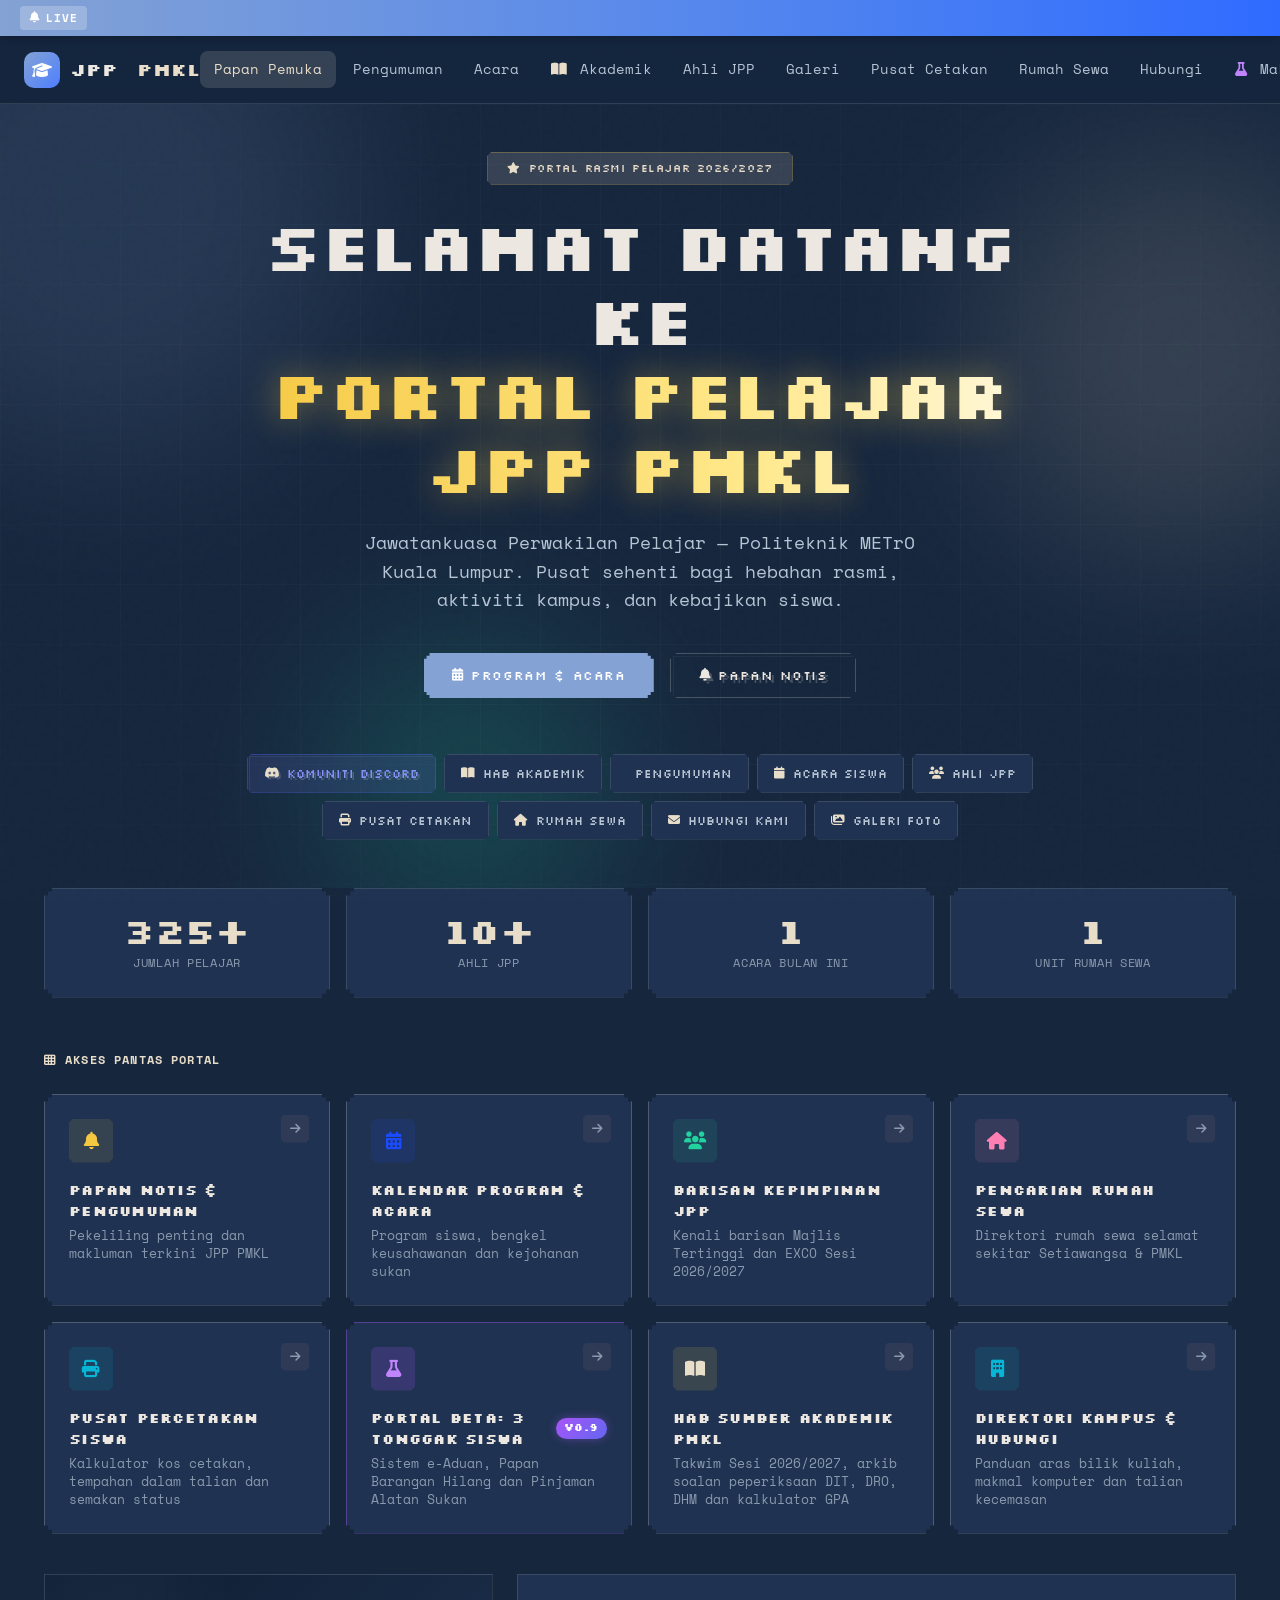
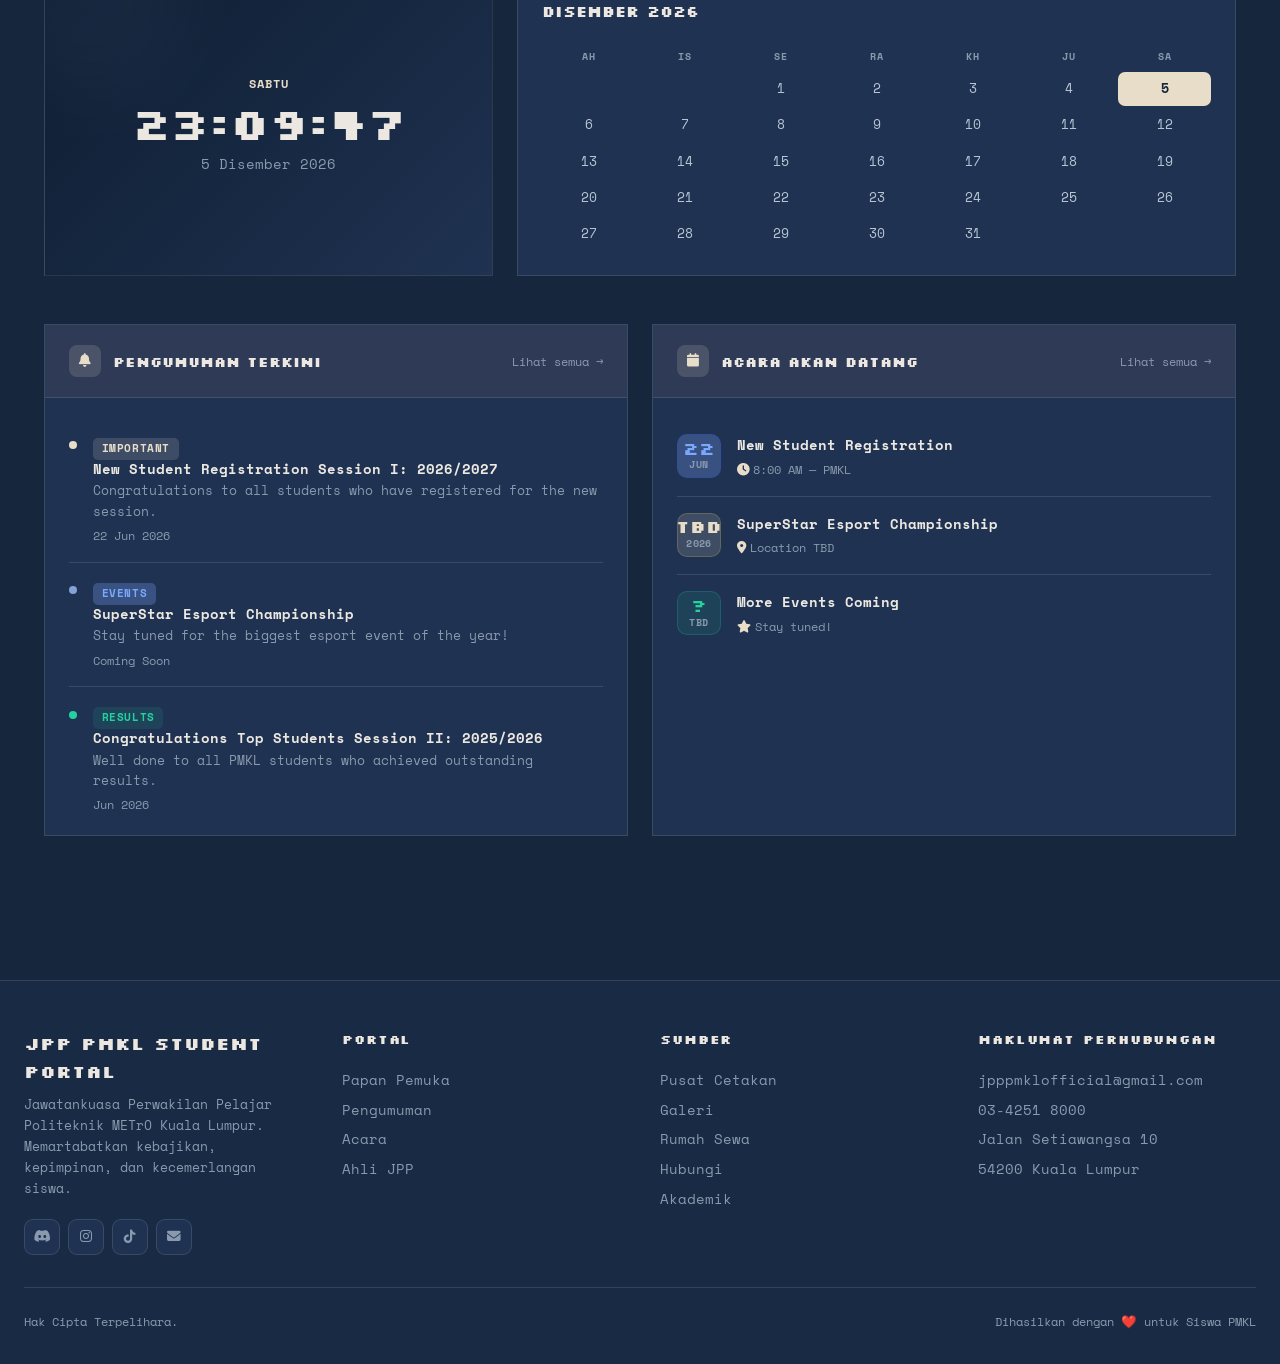
==== commit f73251a4: "feat: implement dual-language switcher (Bahasa Melayu & English) with real-time toggle, persistent s" ====
--- a/index.html
+++ b/index.html
@@ -38,26 +38,30 @@
     </a>
 
     <div class="nav-links" id="navLinks">
-      <a class="nav-link active" data-section="dashboard">Dashboard</a>
-      <a class="nav-link" data-section="announcements">Announcements</a>
-      <a class="nav-link" data-section="events">Events</a>
-      <a class="nav-link" data-section="academic"><i class="fas fa-book-open" style="color:var(--gold); margin-right:4px;"></i> Academic</a>
-      <a class="nav-link" data-section="members">Members</a>
-      <a class="nav-link" data-section="album">Album</a>
-      <a class="nav-link" data-section="printing">Printing</a>
-      <a class="nav-link" data-section="rent">Rent</a>
-      <a class="nav-link" data-section="contact">Contact</a>
-      <a class="nav-link" data-section="beta"><i class="fas fa-flask" style="color:#c084fc; margin-right:4px;"></i> Beta Testing <span class="badge-beta">LAB</span></a>
+      <a class="nav-link active" data-section="dashboard" data-i18n="nav_dashboard">Papan Pemuka</a>
+      <a class="nav-link" data-section="announcements" data-i18n="nav_announcements">Pengumuman</a>
+      <a class="nav-link" data-section="events" data-i18n="nav_events">Acara</a>
+      <a class="nav-link" data-section="academic" data-i18n="nav_academic"><i class="fas fa-book-open" style="color:var(--gold); margin-right:4px;"></i> Akademik</a>
+      <a class="nav-link" data-section="members" data-i18n="nav_members">Ahli JPP</a>
+      <a class="nav-link" data-section="album" data-i18n="nav_album">Galeri</a>
+      <a class="nav-link" data-section="printing" data-i18n="nav_printing">Pusat Cetakan</a>
+      <a class="nav-link" data-section="rent" data-i18n="nav_rent">Rumah Sewa</a>
+      <a class="nav-link" data-section="contact" data-i18n="nav_contact">Hubungi</a>
+      <a class="nav-link" data-section="beta"><i class="fas fa-flask" style="color:#c084fc; margin-right:4px;"></i> <span data-i18n="nav_beta">Makmal Beta</span> <span class="badge-beta">LAB</span></a>
     </div>
 
     <div class="nav-actions">
-      <button class="btn-icon" id="globalSearchBtn" onclick="openGlobalSearch()" title="Search Portal (Ctrl+K)">
+      <button class="btn-lang-toggle" id="langToggleBtn" onclick="toggleLanguage()" title="Tukar Bahasa (Bahasa Melayu / English)" data-i18n-title="nav_lang_title">
+        <i class="fas fa-globe"></i>
+        <span class="lang-text" id="currentLangText">BM</span>
+      </button>
+      <button class="btn-icon" id="globalSearchBtn" onclick="openGlobalSearch()" title="Search Portal (Ctrl+K)" data-i18n-title="nav_search_title">
         <i class="fas fa-magnifying-glass"></i>
       </button>
       <a href="https://discord.gg/THhJZjg3PT" target="_blank" rel="noopener noreferrer" class="btn-discord-nav" title="Join Akira Lab Discord">
         <i class="fab fa-discord"></i><span>Discord</span>
       </a>
-      <button class="btn-icon" id="themeToggle" title="Toggle theme"><i class="fas fa-moon"></i></button>
+      <button class="btn-icon" id="themeToggle" title="Toggle theme" data-i18n-title="nav_theme_title"><i class="fas fa-moon"></i></button>
       <button class="nav-hamburger" id="navHamburger" aria-label="Menu"><i class="fas fa-bars"></i></button>
     </div>
   </nav>
@@ -75,26 +79,25 @@
         <div class="hero-grid"></div>
 
         <div class="hero-content">
-          <div class="hero-badge"><i class="fas fa-star"></i> Official Student Portal 2026/2027</div>
-          <h1>Welcome to<br><em>JPP PMKL STUDENT PORTAL</em></h1>
-          <p class="hero-sub">Student Representative Committee — Politeknik METrO Kuala Lumpur. Your central hub for
-            announcements, events, and student life.</p>
+          <div class="hero-badge" data-i18n="hero_badge"><i class="fas fa-star"></i> Portal Rasmi Pelajar 2026/2027</div>
+          <h1 data-i18n="hero_title" data-i18n-html>Selamat Datang ke<br><em>PORTAL PELAJAR JPP PMKL</em></h1>
+          <p class="hero-sub" data-i18n="hero_sub">Jawatankuasa Perwakilan Pelajar — Politeknik METrO Kuala Lumpur. Pusat sehenti bagi hebahan rasmi, aktiviti kampus, dan kebajikan siswa.</p>
           <div class="hero-ctas">
-            <button class="btn-hero btn-hero-primary" onclick="navigate('events')"><i class="fas fa-calendar-alt"></i>
-              Upcoming Events</button>
-            <button class="btn-hero btn-hero-outline" onclick="navigate('announcements')"><i class="fas fa-bell"></i>
-              Announcements</button>
+            <button class="btn-hero btn-hero-primary" onclick="navigate('events')" data-i18n="hero_btn_events"><i class="fas fa-calendar-alt"></i>
+              Program &amp; Acara</button>
+            <button class="btn-hero btn-hero-outline" onclick="navigate('announcements')" data-i18n="hero_btn_announcements"><i class="fas fa-bell"></i>
+              Papan Notis</button>
           </div>
           <div class="quick-access">
-            <a class="qa-chip qa-chip-discord" href="https://discord.gg/THhJZjg3PT" target="_blank" rel="noopener noreferrer"><i class="fab fa-discord"></i> Discord Hub</a>
-            <a class="qa-chip" onclick="navigate('academic')"><i class="fas fa-book-open"></i> Academic Hub</a>
-            <a class="qa-chip" onclick="navigate('announcements')"><i class="fas fa-megaphone"></i> Announcements</a>
-            <a class="qa-chip" onclick="navigate('events')"><i class="fas fa-calendar"></i> Events</a>
-            <a class="qa-chip" onclick="navigate('members')"><i class="fas fa-users"></i> Members</a>
-            <a class="qa-chip" onclick="navigate('printing')"><i class="fas fa-print"></i> Printing Hub</a>
-            <a class="qa-chip" onclick="navigate('rent')"><i class="fas fa-home"></i> Rent House</a>
-            <a class="qa-chip" onclick="navigate('contact')"><i class="fas fa-envelope"></i> Contact</a>
-            <a class="qa-chip" onclick="navigate('album')"><i class="fas fa-images"></i> Gallery</a>
+            <a class="qa-chip qa-chip-discord" href="https://discord.gg/THhJZjg3PT" target="_blank" rel="noopener noreferrer" data-i18n="qa_discord"><i class="fab fa-discord"></i> Komuniti Discord</a>
+            <a class="qa-chip" onclick="navigate('academic')" data-i18n="qa_academic"><i class="fas fa-book-open"></i> Hab Akademik</a>
+            <a class="qa-chip" onclick="navigate('announcements')" data-i18n="qa_announcements"><i class="fas fa-megaphone"></i> Pengumuman</a>
+            <a class="qa-chip" onclick="navigate('events')" data-i18n="qa_events"><i class="fas fa-calendar"></i> Acara Siswa</a>
+            <a class="qa-chip" onclick="navigate('members')" data-i18n="qa_members"><i class="fas fa-users"></i> Ahli JPP</a>
+            <a class="qa-chip" onclick="navigate('printing')" data-i18n="qa_printing"><i class="fas fa-print"></i> Pusat Cetakan</a>
+            <a class="qa-chip" onclick="navigate('rent')" data-i18n="qa_rent"><i class="fas fa-home"></i> Rumah Sewa</a>
+            <a class="qa-chip" onclick="navigate('contact')" data-i18n="qa_contact"><i class="fas fa-envelope"></i> Hubungi Kami</a>
+            <a class="qa-chip" onclick="navigate('album')" data-i18n="qa_gallery"><i class="fas fa-images"></i> Galeri Foto</a>
           </div>
         </div>
       </div>
@@ -104,85 +107,85 @@
         <div class="stats-row">
           <div class="stat-item">
             <div class="stat-num" data-count="600">0</div>
-            <div class="stat-label">Students</div>
+            <div class="stat-label" data-i18n="stat_students">Jumlah Pelajar</div>
           </div>
           <div class="stat-item">
             <div class="stat-num" data-count="20">0</div>
-            <div class="stat-label">JPP Members</div>
+            <div class="stat-label" data-i18n="stat_members">Ahli JPP</div>
           </div>
           <div class="stat-item">
             <div class="stat-num" data-count="2">0</div>
-            <div class="stat-label">Events This Month</div>
+            <div class="stat-label" data-i18n="stat_events">Acara Bulan Ini</div>
           </div>
           <div class="stat-item">
             <div class="stat-num" data-count="3">0</div>
-            <div class="stat-label">Rental Listings</div>
+            <div class="stat-label" data-i18n="stat_rentals">Unit Rumah Sewa</div>
           </div>
         </div>
 
         <div style="margin-bottom: 0.75rem;">
-          <div class="sec-label"><i class="fas fa-th"></i> Quick Access</div>
+          <div class="sec-label" data-i18n="dash_sec_quick"><i class="fas fa-th"></i> Quick Access</div>
         </div>
         <div class="dashboard-grid">
           <a class="dash-card" onclick="navigate('announcements')"
             style="--card-color: #f5c842; --card-color-bg: rgba(245,200,66,0.1);">
             <div class="dash-card-arrow"><i class="fas fa-arrow-right"></i></div>
             <div class="dash-card-icon"><i class="fas fa-bell"></i></div>
-            <h4>Announcements</h4>
-            <p>Important notices and updates from JPP PMKL</p>
+            <h4 data-i18n="dash_card_ann_title">Announcements</h4>
+            <p data-i18n="dash_card_ann_desc">Important notices and updates from JPP PMKL</p>
           </a>
           <a class="dash-card" onclick="navigate('events')"
             style="--card-color: #1a4bff; --card-color-bg: rgba(26,75,255,0.12);">
             <div class="dash-card-arrow"><i class="fas fa-arrow-right"></i></div>
             <div class="dash-card-icon"><i class="fas fa-calendar-alt"></i></div>
-            <h4>Events</h4>
-            <p>Upcoming programs, activities and competitions</p>
+            <h4 data-i18n="dash_card_events_title">Events</h4>
+            <p data-i18n="dash_card_events_desc">Upcoming programs, activities and competitions</p>
           </a>
           <a class="dash-card" onclick="navigate('members')"
             style="--card-color: #22d3a0; --card-color-bg: rgba(34,211,160,0.1);">
             <div class="dash-card-arrow"><i class="fas fa-arrow-right"></i></div>
             <div class="dash-card-icon"><i class="fas fa-users"></i></div>
-            <h4>JPP Members</h4>
-            <p>Student representatives and committee roles</p>
+            <h4 data-i18n="dash_card_members_title">JPP Members</h4>
+            <p data-i18n="dash_card_members_desc">Student representatives and committee roles</p>
           </a>
           <a class="dash-card" onclick="navigate('rent')"
             style="--card-color: #ff7eb3; --card-color-bg: rgba(255,126,179,0.1);">
             <div class="dash-card-arrow"><i class="fas fa-arrow-right"></i></div>
             <div class="dash-card-icon"><i class="fas fa-home"></i></div>
-            <h4>Rent House</h4>
-            <p>Affordable student housing near PMKL</p>
+            <h4 data-i18n="dash_card_rent_title">Rent House</h4>
+            <p data-i18n="dash_card_rent_desc">Affordable student housing near PMKL</p>
           </a>
           <a class="dash-card" onclick="navigate('printing')"
             style="--card-color: #06b6d4; --card-color-bg: rgba(6,182,212,0.12);">
             <div class="dash-card-arrow"><i class="fas fa-arrow-right"></i></div>
             <div class="dash-card-icon" style="background:rgba(6,182,212,0.12);color:#06b6d4;"><i
                 class="fas fa-print"></i></div>
-            <h4>Printing Hub</h4>
-            <p>Upload documents, set preferences & collect at counter</p>
+            <h4 data-i18n="dash_card_print_title">Printing Hub</h4>
+            <p data-i18n="dash_card_print_desc">Upload documents, set preferences & collect at counter</p>
           </a>
           <a class="dash-card" onclick="navigate('beta')"
             style="--card-color: #a855f7; --card-color-bg: rgba(168,85,247,0.14); border-color: rgba(168,85,247,0.4);">
             <div class="dash-card-arrow"><i class="fas fa-arrow-right"></i></div>
             <div class="dash-card-icon" style="background:rgba(168,85,247,0.18);color:#c084fc;"><i
                 class="fas fa-flask"></i></div>
-            <h4 style="display:flex; align-items:center; gap:0.4rem;">Beta Testing Lab <span class="badge-beta">v0.9</span></h4>
-            <p>E-Aduan, Poly GPA Calculator & Sports Gear Loans</p>
+            <h4 style="display:flex; align-items:center; gap:0.4rem;"><span data-i18n="dash_card_beta_title">Beta Testing Lab</span> <span class="badge-beta">v0.9</span></h4>
+            <p data-i18n="dash_card_beta_desc">E-Aduan, Poly GPA Calculator & Sports Gear Loans</p>
           </a>
-          <a class="dash-card" onclick="navigate('beta'); switchBetaPillar(1);"
-            style="--card-color: #ed005a; --card-color-bg: rgba(237,0,90,0.12);">
+          <a class="dash-card" onclick="navigate('academic')"
+            style="--card-color: #f5c842; --card-color-bg: rgba(245,200,66,0.12);">
             <div class="dash-card-arrow"><i class="fas fa-arrow-right"></i></div>
-            <div class="dash-card-icon" style="background:rgba(237,0,90,0.12);color:#ed005a;"><i
-                class="fas fa-hand-holding-heart"></i></div>
-            <h4>E-Aduan &amp; Kebajikan</h4>
-            <p>Hantar aduan fasiliti & semak barangan hilang (Lost &amp; Found)</p>
+            <div class="dash-card-icon" style="background:rgba(245,200,66,0.12);color:var(--gold);"><i
+                class="fas fa-book-open"></i></div>
+            <h4 data-i18n="dash_card_acad_title">Academic Resources Hub</h4>
+            <p data-i18n="dash_card_acad_desc">Academic calendar, past year papers bank (DIT, DRO, DHM), and GPA calculator</p>
           </a>
-          <a class="dash-card" onclick="navigate('beta'); switchBetaPillar(2);"
+          <a class="dash-card" onclick="navigate('contact')"
             style="--card-color: #06b6d4; --card-color-bg: rgba(6,182,212,0.12);">
             <div class="dash-card-arrow"><i class="fas fa-arrow-right"></i></div>
             <div class="dash-card-icon" style="background:rgba(6,182,212,0.12);color:#06b6d4;"><i
-                class="fas fa-calculator"></i></div>
-            <h4>Kalkulator GPA / HPNM</h4>
-            <p>Simulasi gred Politeknik Malaysia & takwim peperiksaan</p>
+                class="fas fa-building"></i></div>
+            <h4 data-i18n="dash_card_contact_title">Campus Guide & Contact</h4>
+            <p data-i18n="dash_card_contact_desc">Floor-by-floor room directory, IT labs guide, and emergency contact lines</p>
           </a>
 
         </div>
@@ -205,8 +208,8 @@
           <div class="panel">
             <div class="panel-head">
               <div class="panel-head-icon"><i class="fas fa-bell"></i></div>
-              <h3>Latest Announcements</h3>
-              <a onclick="navigate('announcements')">View all →</a>
+              <h3 data-i18n="dash_panel_ann_title">Latest Announcements</h3>
+              <a onclick="navigate('announcements')" data-i18n="dash_view_all">View all →</a>
             </div>
             <div class="panel-body" id="dashAnnList">
               <div class="ann-item">
@@ -242,8 +245,8 @@
           <div class="panel">
             <div class="panel-head">
               <div class="panel-head-icon"><i class="fas fa-calendar"></i></div>
-              <h3>Upcoming Events</h3>
-              <a onclick="navigate('events')">View all →</a>
+              <h3 data-i18n="dash_panel_events_title">Upcoming Events</h3>
+              <a onclick="navigate('events')" data-i18n="dash_view_all">View all →</a>
             </div>
             <div class="panel-body" id="dashEventsList">
               <div class="event-item">
@@ -286,11 +289,10 @@
 
     <section class="section" id="announcements">
       <div class="sec-wrap" style="padding-top: 2.5rem;">
-        <button class="btn-back" onclick="navigate('dashboard')"><i class="fas fa-arrow-left"></i> Back to
-          Dashboard</button>
-        <div class="sec-label"><i class="fas fa-bell"></i> Notice Board</div>
-        <h2 class="sec-title">Announcements</h2>
-        <p class="sec-sub">Stay updated with the latest news, notices, and important information from JPP PMKL.</p>
+        <button class="btn-back" onclick="navigate('dashboard')" data-i18n="btn_back"><i class="fas fa-arrow-left"></i> Back to Dashboard</button>
+        <div class="sec-label" data-i18n="sec_ann_label"><i class="fas fa-bell"></i> Notice Board</div>
+        <h2 class="sec-title" data-i18n="sec_ann_title">Announcements</h2>
+        <p class="sec-sub" data-i18n="sec_ann_sub">Stay updated with the latest news, notices, and important information from JPP PMKL.</p>
 
         <div class="ann-page-grid">
           <div id="annPageList">
@@ -375,11 +377,10 @@
 
     <section class="section" id="events">
       <div class="sec-wrap" style="padding-top: 2.5rem;">
-        <button class="btn-back" onclick="navigate('dashboard')"><i class="fas fa-arrow-left"></i> Back to
-          Dashboard</button>
-        <div class="sec-label"><i class="fas fa-calendar"></i> Programs & Activities</div>
-        <h2 class="sec-title">Upcoming Events</h2>
-        <p class="sec-sub">Join us for exciting events, competitions, and community programs organized by JPP PMKL.</p>
+        <button class="btn-back" onclick="navigate('dashboard')" data-i18n="btn_back"><i class="fas fa-arrow-left"></i> Back to Dashboard</button>
+        <div class="sec-label" data-i18n="sec_events_label"><i class="fas fa-calendar"></i> Programs & Activities</div>
+        <h2 class="sec-title" data-i18n="sec_events_title">Upcoming Events</h2>
+        <p class="sec-sub" data-i18n="sec_events_sub">Join us for exciting events, competitions, and community programs organized by JPP PMKL.</p>
 
         <div class="events-masonry" id="eventsMasonry">
           <div class="event-card-full">
@@ -395,7 +396,7 @@
               <div class="event-meta-row">
                 <div class="event-meta-item"><i class="fas fa-map-marker-alt"></i> PMKL Campus</div>
               </div>
-              <button class="btn-event" onclick="openEventRsvpModal('evt-1', 'New Student Registration Session I: 2026/2027', '22 Jun 2026')"><i class="fas fa-ticket"></i> Daftar / RSVP</button>
+              <button class="btn-event" onclick="openEventRsvpModal('evt-1', 'New Student Registration Session I: 2026/2027', '22 Jun 2026')" data-i18n="btn_event_rsvp"><i class="fas fa-ticket"></i> Daftar / RSVP</button>
             </div>
           </div>
 
@@ -412,7 +413,7 @@
               <div class="event-meta-row">
                 <div class="event-meta-item"><i class="fas fa-map-marker-alt"></i> TBD</div>
               </div>
-              <button class="btn-event" onclick="openEventRsvpModal('evt-2', 'SuperStar Esport Championship', 'TBD 2026')"><i class="fas fa-ticket"></i> Daftar / RSVP</button>
+              <button class="btn-event" onclick="openEventRsvpModal('evt-2', 'SuperStar Esport Championship', 'TBD 2026')" data-i18n="btn_event_rsvp"><i class="fas fa-ticket"></i> Daftar / RSVP</button>
             </div>
           </div>
 
@@ -429,7 +430,7 @@
               <div class="event-meta-row">
                 <div class="event-meta-item"><i class="fas fa-map-marker-alt"></i> TBD</div>
               </div>
-              <button class="btn-event" onclick="openEventRsvpModal('evt-3', 'Volunteering & Entrepreneurship Activities', 'Coming Soon')"><i class="fas fa-ticket"></i> Daftar / RSVP</button>
+              <button class="btn-event" onclick="openEventRsvpModal('evt-3', 'Volunteering & Entrepreneurship Activities', 'Coming Soon')" data-i18n="btn_event_rsvp"><i class="fas fa-ticket"></i> Daftar / RSVP</button>
             </div>
           </div>
         </div>
@@ -441,20 +442,20 @@
          ══════════════════════════════════════════════════════════ -->
     <section class="section" id="academic">
       <div class="sec-wrap" style="padding-top: 2.5rem;">
-        <button class="btn-back" onclick="navigate('dashboard')"><i class="fas fa-arrow-left"></i> Back to Dashboard</button>
-        <div class="sec-label"><i class="fas fa-book-open"></i> Portal Akademik</div>
-        <h2 class="sec-title">Pusat Sumber Akademik PMKL</h2>
-        <p class="sec-sub">Takwim akademik rasmi, bank soalan peperiksaan akhir (DIT, DRO, DHM), dan kalkulator sasaran HPNM / GPA Politeknik.</p>
+        <button class="btn-back" onclick="navigate('dashboard')" data-i18n="btn_back"><i class="fas fa-arrow-left"></i> Back to Dashboard</button>
+        <div class="sec-label" data-i18n="acad_sec_label"><i class="fas fa-book-open"></i> Portal Akademik</div>
+        <h2 class="sec-title" data-i18n="acad_main_title">Pusat Sumber Akademik PMKL</h2>
+        <p class="sec-sub" data-i18n="acad_main_sub">Takwim akademik rasmi, bank soalan peperiksaan akhir (DIT, DRO, DHM), dan kalkulator sasaran HPNM / GPA Politeknik.</p>
 
         <!-- Sub Tabs -->
         <div style="display:flex; gap:0.5rem; flex-wrap:wrap; margin-bottom:1.75rem;">
-          <button class="btn-hero btn-hero-primary" id="btnTabTakwim" onclick="switchAcademicSub('takwim')">
+          <button class="btn-hero btn-hero-primary" id="btnTabTakwim" onclick="switchAcademicSub('takwim')" data-i18n="acad_tab_takwim">
             <i class="fas fa-calendar-days"></i> Takwim Akademik
           </button>
-          <button class="btn-hero btn-hero-outline" id="btnTabPastYears" onclick="switchAcademicSub('pastyears')">
+          <button class="btn-hero btn-hero-outline" id="btnTabPastYears" onclick="switchAcademicSub('pastyears')" data-i18n="acad_tab_pastyears">
             <i class="fas fa-file-lines"></i> Bank Soalan Peperiksaan
           </button>
-          <button class="btn-hero btn-hero-outline" id="btnTabGpa" onclick="switchAcademicSub('gpa')">
+          <button class="btn-hero btn-hero-outline" id="btnTabGpa" onclick="switchAcademicSub('gpa')" data-i18n="acad_tab_gpa">
             <i class="fas fa-calculator"></i> Kalkulator HPNM &amp; GPA
           </button>
         </div>
@@ -466,7 +467,7 @@
               <span class="status-pill status-live"><i class="fas fa-circle-check"></i> Sesi I: 2026/2027</span>
               <div style="font-size:0.85rem; color:var(--text2);">Takwim rasmi tertakluk kepada pindaan Bahagian Peperiksaan PMKL &amp; JPPKK.</div>
             </div>
-            <button class="btn-hero btn-hero-outline" onclick="downloadTakwimPdf()" style="padding:0.4rem 0.85rem; font-size:0.8rem;">
+            <button class="btn-hero btn-hero-outline" onclick="downloadTakwimPdf()" style="padding:0.4rem 0.85rem; font-size:0.8rem;" data-i18n="acad_btn_download_takwim">
               <i class="fas fa-file-pdf"></i> Muat Turun Takwim (PDF)
             </button>
           </div>
@@ -533,16 +534,16 @@
         <div id="academicPanePastYears" style="display:none;">
           <div style="display:flex; justify-content:space-between; align-items:center; flex-wrap:wrap; gap:1rem; margin-bottom:1.5rem;">
             <div>
-              <h3 style="font-size:1.15rem; color:var(--text); margin-bottom:0.25rem;">Kertas Soalan Peperiksaan Akhir Terdahulu</h3>
-              <p style="font-size:0.82rem; color:var(--text2);">Rujukan soalan peperiksaan semester lepas mengikut jabatan pengajian PMKL.</p>
+              <h3 style="font-size:1.15rem; color:var(--text); margin-bottom:0.25rem;" data-i18n="acad_past_heading">Kertas Soalan Peperiksaan Akhir Terdahulu</h3>
+              <p style="font-size:0.82rem; color:var(--text2);" data-i18n="acad_past_desc">Rujukan soalan peperiksaan semester lepas mengikut jabatan pengajian PMKL.</p>
             </div>
             <!-- Department Filters -->
             <div style="display:flex; gap:0.4rem; flex-wrap:wrap;">
-              <button class="tag tag-gold" id="pyFilterAll" style="cursor:pointer;" onclick="filterPastYears('all')">Semua</button>
-              <button class="tag" id="pyFilterDIT" style="cursor:pointer; background:rgba(59,130,246,0.15); color:#60a5fa;" onclick="filterPastYears('DIT')">DIT</button>
-              <button class="tag" id="pyFilterDRO" style="cursor:pointer; background:rgba(168,85,247,0.15); color:#c084fc;" onclick="filterPastYears('DRO')">DRO</button>
-              <button class="tag" id="pyFilterDHM" style="cursor:pointer; background:rgba(16,185,129,0.15); color:#34d399;" onclick="filterPastYears('DHM')">DHM</button>
-              <button class="tag" id="pyFilterUmum" style="cursor:pointer; background:rgba(245,158,11,0.15); color:#fbbf24;" onclick="filterPastYears('UMUM')">Umum</button>
+              <button class="tag tag-gold" id="pyFilterAll" style="cursor:pointer;" onclick="filterPastYears('all')" data-i18n="acad_filter_all">Semua</button>
+              <button class="tag" id="pyFilterDIT" style="cursor:pointer; background:rgba(59,130,246,0.15); color:#60a5fa;" onclick="filterPastYears('DIT')" data-i18n="acad_filter_dit">DIT</button>
+              <button class="tag" id="pyFilterDRO" style="cursor:pointer; background:rgba(168,85,247,0.15); color:#c084fc;" onclick="filterPastYears('DRO')" data-i18n="acad_filter_dro">DRO</button>
+              <button class="tag" id="pyFilterDHM" style="cursor:pointer; background:rgba(16,185,129,0.15); color:#34d399;" onclick="filterPastYears('DHM')" data-i18n="acad_filter_dhm">DHM</button>
+              <button class="tag" id="pyFilterUmum" style="cursor:pointer; background:rgba(245,158,11,0.15); color:#fbbf24;" onclick="filterPastYears('UMUM')" data-i18n="acad_filter_umum">Umum</button>
             </div>
           </div>
 
@@ -731,7 +732,7 @@
                   <div class="sec-label"><i class="fas fa-calculator"></i> Pengiraan GPA Semester</div>
                   <h3 style="margin:0; font-size:1.1rem; color:var(--text);">Senarai Kursus Semester Ini</h3>
                 </div>
-                <button class="btn-hero btn-hero-primary" style="padding:0.35rem 0.75rem; font-size:0.78rem;" onclick="addAcademicCourseRow()">
+                <button class="btn-hero btn-hero-primary" style="padding:0.35rem 0.75rem; font-size:0.78rem;" onclick="addAcademicCourseRow()" data-i18n="acad_btn_add_course">
                   <i class="fas fa-plus"></i> Tambah Kursus
                 </button>
               </div>
@@ -740,10 +741,10 @@
                 <table class="rates-table">
                   <thead>
                     <tr>
-                      <th>Kursus / Modul</th>
-                      <th>Kredit</th>
-                      <th>Gred Diperoleh</th>
-                      <th>Tindakan</th>
+                      <th data-i18n="acad_col_course">Kursus / Modul</th>
+                      <th data-i18n="acad_col_credits">Kredit</th>
+                      <th data-i18n="acad_col_grade">Gred Diperoleh</th>
+                      <th data-i18n="acad_col_action">Tindakan</th>
                     </tr>
                   </thead>
                   <tbody id="academicGpaTbody">
@@ -753,7 +754,7 @@
               </div>
 
               <div style="display:flex; justify-content:space-between; align-items:center; margin-top:1.25rem;">
-                <button class="btn-hero btn-hero-outline" onclick="resetAcademicGpa()" style="padding:0.4rem 0.85rem; font-size:0.8rem;">
+                <button class="btn-hero btn-hero-outline" onclick="resetAcademicGpa()" style="padding:0.4rem 0.85rem; font-size:0.8rem;" data-i18n="acad_btn_reset_gpa">
                   <i class="fas fa-rotate-left"></i> Set Semula
                 </button>
                 <div style="font-size:0.8rem; color:var(--text3);">Gred dikira mengikut standard Politeknik Malaysia</div>
@@ -763,7 +764,7 @@
             <!-- Right: GPA & CGPA Score Card -->
             <div>
               <div class="admin-card" style="text-align:center; padding:2rem 1.5rem; border:2px solid var(--gold); margin-bottom:1.5rem; background:linear-gradient(135deg, rgba(245,200,66,0.1), var(--surface));">
-                <div style="font-size:0.75rem; color:var(--text3); text-transform:uppercase; font-weight:700; letter-spacing:1px; margin-bottom:0.35rem;">
+                <div style="font-size:0.75rem; color:var(--text3); text-transform:uppercase; font-weight:700; letter-spacing:1px; margin-bottom:0.35rem;" data-i18n="acad_gpa_result_label">
                   Anggaran Purata Nilai Gred (GPA)
                 </div>
                 <div style="font-family:'Space Mono', monospace; font-size:3rem; font-weight:800; color:var(--gold); line-height:1.1; margin-bottom:0.5rem;" id="academicGpaScore">
@@ -778,7 +779,7 @@
               </div>
 
               <div class="admin-card">
-                <div class="sec-label"><i class="fas fa-award"></i> Skala Gred Politeknik</div>
+                <div class="sec-label" data-i18n="acad_gpa_ref_heading"><i class="fas fa-award"></i> Skala Gred Politeknik</div>
                 <h4 style="margin-bottom:0.75rem; font-size:0.95rem; color:var(--text);">Rujukan Titik Mata Gred</h4>
                 <div style="display:grid; grid-template-columns:1fr 1fr; gap:0.5rem; font-size:0.8rem; color:var(--text2);">
                   <div><strong>A :</strong> 4.00 (Cemerlang)</div>
@@ -800,11 +801,10 @@
 
     <section class="section" id="members">
       <div class="sec-wrap" style="padding-top: 2.5rem;">
-        <button class="btn-back" onclick="navigate('dashboard')"><i class="fas fa-arrow-left"></i> Back to
-          Dashboard</button>
-        <div class="sec-label"><i class="fas fa-users"></i> Leadership Team</div>
-        <h2 class="sec-title">JPP Members</h2>
-        <p class="sec-sub">Meet your student representatives for the academic year 2026/2027.</p>
+        <button class="btn-back" onclick="navigate('dashboard')" data-i18n="btn_back"><i class="fas fa-arrow-left"></i> Back to Dashboard</button>
+        <div class="sec-label" data-i18n="members_sec_label"><i class="fas fa-users"></i> Leadership Team</div>
+        <h2 class="sec-title" data-i18n="members_main_title">JPP Members</h2>
+        <p class="sec-sub" data-i18n="members_main_sub">Meet your student representatives for the academic year 2026/2027.</p>
 
         <div class="members-header-card">
           <div
@@ -943,11 +943,10 @@
 
     <section class="section" id="album">
       <div class="sec-wrap" style="padding-top: 2.5rem;">
-        <button class="btn-back" onclick="navigate('dashboard')"><i class="fas fa-arrow-left"></i> Back to
-          Dashboard</button>
-        <div class="sec-label"><i class="fas fa-images"></i> Gallery</div>
-        <h2 class="sec-title">Photo Album</h2>
-        <p class="sec-sub">Capturing moments and memories from JPP PMKL events and campus life.</p>
+        <button class="btn-back" onclick="navigate('dashboard')" data-i18n="btn_back"><i class="fas fa-arrow-left"></i> Back to Dashboard</button>
+        <div class="sec-label" data-i18n="album_sec_label"><i class="fas fa-images"></i> Gallery</div>
+        <h2 class="sec-title" data-i18n="album_main_title">Photo Album</h2>
+        <p class="sec-sub" data-i18n="album_main_sub">Capturing moments and memories from JPP PMKL events and campus life.</p>
 
         <div class="album-grid" id="albumGrid">
           <div class="album-item" onclick="openLightbox(0)">
@@ -993,8 +992,7 @@
 
     <section class="section" id="rent">
       <div class="sec-wrap" style="padding-top: 2.5rem;">
-        <button class="btn-back" onclick="navigate('dashboard')"><i class="fas fa-arrow-left"></i> Back to
-          Dashboard</button>
+        <button class="btn-back" onclick="navigate('dashboard')" data-i18n="btn_back"><i class="fas fa-arrow-left"></i> Back to Dashboard</button>
 
         <div id="rentNavHeader" style="display:none; margin-bottom: 1.5rem;">
           <button class="qa-chip" onclick="showRentHome()" style="border:none; cursor:pointer;">
@@ -1002,10 +1000,9 @@
           </button>
         </div>
 
-        <div class="sec-label"><i class="fas fa-home"></i> Student Housing</div>
-        <h2 class="sec-title" id="rentMainTitle">Rent House Listings</h2>
-        <p class="sec-sub" id="rentMainSub">Select an apartment complex near the polytechnic to view available student
-          accommodation listings.</p>
+        <div class="sec-label" data-i18n="rent_sec_label"><i class="fas fa-home"></i> Student Housing</div>
+        <h2 class="sec-title" id="rentMainTitle" data-i18n="rent_main_title">Rent House Listings</h2>
+        <p class="sec-sub" id="rentMainSub" data-i18n="rent_main_sub">Select an apartment complex near the polytechnic to view available student accommodation listings.</p>
 
         <div id="rentApartmentGrid" class="rent-grid">
           <div class="rent-card" onclick="selectApartment('Apartment Mahsuri')">
@@ -1065,33 +1062,28 @@
 
         <div id="rentFeaturesSection">
           <div style="margin-bottom: 1rem;">
-            <div class="sec-label"><i class="fas fa-star"></i> Why Use RENT@PMKL?</div>
+            <div class="sec-label" data-i18n="rent_why_heading"><i class="fas fa-star"></i> Why Use RENT@PMKL?</div>
           </div>
           <div class="dashboard-grid">
             <div class="stat-item">
               <div class="stat-num" style="font-size:1.8rem;"><i class="fas fa-map-marker-alt"></i></div>
-              <div class="stat-label" style="margin-top:0.5rem; color:var(--text);">Nearby</div>
-              <p style="font-size:0.8rem; color:var(--text3); margin-top:0.25rem;">All listings are close to the
-                polytechnic.
-              </p>
+              <div class="stat-label" style="margin-top:0.5rem; color:var(--text);" data-i18n="rent_why_nearby">Nearby</div>
+              <p style="font-size:0.8rem; color:var(--text3); margin-top:0.25rem;" data-i18n="rent_why_nearby_desc">All listings are close to the polytechnic.</p>
             </div>
             <div class="stat-item">
               <div class="stat-num" style="font-size:1.8rem;"><i class="fas fa-list"></i></div>
-              <div class="stat-label" style="margin-top:0.5rem; color:var(--text);">Updated Listings</div>
-              <p style="font-size:0.8rem; color:var(--text3); margin-top:0.25rem;">Room & house info kept up to date.
-              </p>
+              <div class="stat-label" style="margin-top:0.5rem; color:var(--text);" data-i18n="rent_why_updated">Updated Listings</div>
+              <p style="font-size:0.8rem; color:var(--text3); margin-top:0.25rem;" data-i18n="rent_why_updated_desc">Room & house info kept up to date.</p>
             </div>
             <div class="stat-item">
               <div class="stat-num" style="font-size:1.8rem;"><i class="fas fa-phone-alt"></i></div>
-              <div class="stat-label" style="margin-top:0.5rem; color:var(--text);">Direct Contact</div>
-              <p style="font-size:0.8rem; color:var(--text3); margin-top:0.25rem;">Contact the owner directly — no
-                middleman.</p>
+              <div class="stat-label" style="margin-top:0.5rem; color:var(--text);" data-i18n="rent_why_contact">Direct Contact</div>
+              <p style="font-size:0.8rem; color:var(--text3); margin-top:0.25rem;" data-i18n="rent_why_contact_desc">Contact the owner directly — no middleman.</p>
             </div>
             <div class="stat-item">
               <div class="stat-num" style="font-size:1.8rem;"><i class="fas fa-shield-alt"></i></div>
-              <div class="stat-label" style="margin-top:0.5rem; color:var(--text);">Safe & Easy</div>
-              <p style="font-size:0.8rem; color:var(--text3); margin-top:0.25rem;">Simple interface managed by JPP.
-              </p>
+              <div class="stat-label" style="margin-top:0.5rem; color:var(--text);" data-i18n="rent_why_safe">Safe & Easy</div>
+              <p style="font-size:0.8rem; color:var(--text3); margin-top:0.25rem;" data-i18n="rent_why_safe_desc">Simple interface managed by JPP.</p>
             </div>
           </div>
         </div>
@@ -1101,16 +1093,15 @@
 
     <section class="section" id="printing">
       <div class="sec-wrap" style="padding-top: 2.5rem;">
-        <button class="btn-back" onclick="navigate('dashboard')"><i class="fas fa-arrow-left"></i> Back to
-          Dashboard</button>
+        <button class="btn-back" onclick="navigate('dashboard')" data-i18n="btn_back"><i class="fas fa-arrow-left"></i> Back to Dashboard</button>
 
         <!-- JPP Printing Hub Hero Banner -->
         <div class="print-hub-hero">
           <div style="display:flex; justify-content:space-between; align-items:flex-start; flex-wrap:wrap; gap:1rem;">
             <div>
-              <div class="step-tag"><i class="fas fa-print"></i> JPP PRINTING HUB • STUDENT DISPATCH</div>
-              <h2 class="sec-title" style="margin-top:0.35rem; margin-bottom:0.5rem;">JPP Printing Hub</h2>
-              <p class="sec-sub" style="margin-bottom:0; max-width:700px;">
+              <div class="step-tag" data-i18n="print_sec_label"><i class="fas fa-print"></i> JPP PRINTING HUB • STUDENT DISPATCH</div>
+              <h2 class="sec-title" style="margin-top:0.35rem; margin-bottom:0.5rem;" data-i18n="print_main_title">JPP Printing Hub</h2>
+              <p class="sec-sub" style="margin-bottom:0; max-width:700px;" data-i18n="print_main_sub">
                 Upload your assignments, configure custom print &amp; finishing specifications, and pay seamlessly via
                 DuitNow QR with instant AI Bot OCR verification or Pay at Counter.
               </p>
@@ -1192,7 +1183,7 @@
             <!-- Step 1: File Upload -->
             <div class="print-card">
               <div class="step-tag"><span class="step-num">1</span> Step 01</div>
-              <h3 style="font-size:1.15rem; margin-bottom:0.4rem;">Upload Your Document</h3>
+              <h3 style="font-size:1.15rem; margin-bottom:0.4rem;" data-i18n="print_step1">Upload Your Document</h3>
               <p style="color:var(--text2); font-size:0.83rem; margin-bottom:1.25rem;">
                 Supported formats: PDF, Word (DOCX), PowerPoint (PPTX), or Images (JPG, PNG). Maximum file size: 15MB.
               </p>
@@ -1224,7 +1215,7 @@
             <!-- Step 2: Preferences -->
             <div class="print-card">
               <div class="step-tag"><span class="step-num">2</span> Step 02</div>
-              <h3 style="font-size:1.15rem; margin-bottom:0.4rem;">Print Specifications &amp; Finishing</h3>
+              <h3 style="font-size:1.15rem; margin-bottom:0.4rem;" data-i18n="print_step2">Print Specifications &amp; Finishing</h3>
               <p style="color:var(--text2); font-size:0.83rem; margin-bottom:1rem;">
                 Select color mode, duplex sides, paper size, and finishing options to match your assignment
                 requirements.
@@ -1528,7 +1519,7 @@
               <!-- Submit Button -->
               <button class="btn-hero btn-hero-primary" id="btnSubmitPrintJob"
                 style="width:100%; justify-content:center; padding:0.95rem; font-size:0.95rem;"
-                onclick="submitPrintJob()">
+                onclick="submitPrintJob()" data-i18n="print_btn_dispatch">
                 <i class="fas fa-print"></i> Dispatch Job to Printer
               </button>
 
@@ -1618,11 +1609,10 @@
 
     <section class="section" id="contact">
       <div class="sec-wrap" style="padding-top: 2.5rem;">
-        <button class="btn-back" onclick="navigate('dashboard')"><i class="fas fa-arrow-left"></i> Back to
-          Dashboard</button>
-        <div class="sec-label"><i class="fas fa-envelope"></i> Get In Touch</div>
-        <h2 class="sec-title">Contact Us</h2>
-        <p class="sec-sub">Reach out to JPP PMKL for inquiries, feedback, or collaboration.</p>
+        <button class="btn-back" onclick="navigate('dashboard')" data-i18n="btn_back"><i class="fas fa-arrow-left"></i> Back to Dashboard</button>
+        <div class="sec-label" data-i18n="contact_sec_label"><i class="fas fa-envelope"></i> Get In Touch</div>
+        <h2 class="sec-title" data-i18n="contact_main_title">Contact Us</h2>
+        <p class="sec-sub" data-i18n="contact_main_sub">Reach out to JPP PMKL for inquiries, feedback, or collaboration.</p>
 
         <div class="contact-grid">
           <div>
@@ -1630,7 +1620,7 @@
               <div class="contact-info-card">
                 <div class="ci-icon"><i class="fas fa-map-marker-alt"></i></div>
                 <div class="ci-text">
-                  <h4>Address</h4>
+                  <h4 data-i18n="contact_card_address">Address</h4>
                   <p>Politeknik METrO Kuala Lumpur<br>No. 2-14 Jalan Setiawangsa 10<br>Taman Setiawangsa, 54200 Kuala
                     Lumpur</p>
                 </div>
@@ -1638,21 +1628,21 @@
               <div class="contact-info-card">
                 <div class="ci-icon"><i class="fas fa-phone"></i></div>
                 <div class="ci-text">
-                  <h4>Phone</h4>
+                  <h4 data-i18n="contact_card_phone">Phone</h4>
                   <p>03-4251 8000<br>03-4251 7979<br>Available: Mon–Fri, 8AM–5PM</p>
                 </div>
               </div>
               <div class="contact-info-card">
                 <div class="ci-icon"><i class="fas fa-envelope"></i></div>
                 <div class="ci-text">
-                  <h4>Email</h4>
+                  <h4 data-i18n="contact_card_email">Email</h4>
                   <p>jpppmklofficial@gmail.com</p>
                 </div>
               </div>
               <div class="contact-info-card">
                 <div class="ci-icon"><i class="fab fa-instagram"></i></div>
                 <div class="ci-text">
-                  <h4>Social Media</h4>
+                  <h4 data-i18n="contact_card_social">Social Media</h4>
                   <p>Follow us for updates and announcements on our official social media channels.</p>
                 </div>
               </div>
@@ -1663,7 +1653,7 @@
             <div class="contact-org-card">
               <div class="panel-head">
                 <div class="panel-head-icon"><i class="fas fa-sitemap"></i></div>
-                <h3>JPP PMKL 2026/2027 Organisation Chart</h3>
+                <h3 data-i18n="contact_chart_title">JPP PMKL 2026/2027 Organisation Chart</h3>
               </div>
               <div style="padding:1.25rem;">
                 <img src="carta.jpg" alt="Carta Organisasi JPP PMKL" style="width:100%;border-radius:8px;display:block;"
@@ -1675,19 +1665,19 @@
 
         <!-- Interactive Campus Guide & Floor Directory -->
         <div style="margin-top:2.5rem;" id="campusFloorGuide">
-          <div class="sec-label"><i class="fas fa-building"></i> Navigasi Kampus</div>
-          <h3 style="font-size:1.25rem; color:var(--text); margin-bottom:0.5rem;">Panduan Aras &amp; Fasiliti Kampus PMKL</h3>
-          <p style="font-size:0.83rem; color:var(--text2); margin-bottom:1.25rem;">
+          <div class="sec-label" data-i18n="guide_sec_label"><i class="fas fa-building"></i> Navigasi Kampus</div>
+          <h3 style="font-size:1.25rem; color:var(--text); margin-bottom:0.5rem;" data-i18n="guide_main_title">Panduan Aras &amp; Fasiliti Kampus PMKL</h3>
+          <p style="font-size:0.83rem; color:var(--text2); margin-bottom:1.25rem;" data-i18n="guide_main_sub">
             Rujukan lokasi bilik kuliah, makmal komputer, pejabat pentadbiran, dan kemudahan pelajar di bangunan Politeknik METrO Kuala Lumpur.
           </p>
 
           <!-- Floor Selector Tabs -->
           <div style="display:flex; gap:0.5rem; flex-wrap:wrap; margin-bottom:1rem;">
-            <button class="floor-tab-btn active" id="btnFloorG" onclick="switchCampusFloor('floorG')">Aras Bawah (G)</button>
-            <button class="floor-tab-btn" id="btnFloor1" onclick="switchCampusFloor('floor1')">Aras 1</button>
-            <button class="floor-tab-btn" id="btnFloor2" onclick="switchCampusFloor('floor2')">Aras 2 (JPP &amp; Print Hub)</button>
-            <button class="floor-tab-btn" id="btnFloor3" onclick="switchCampusFloor('floor3')">Aras 3 (Surau &amp; Makmal)</button>
-            <button class="floor-tab-btn" id="btnFloor4" onclick="switchCampusFloor('floor4')">Aras 4 (Pentadbiran)</button>
+            <button class="floor-tab-btn active" id="btnFloorG" onclick="switchCampusFloor('floorG')" data-i18n="guide_floor_g">Aras Bawah (G)</button>
+            <button class="floor-tab-btn" id="btnFloor1" onclick="switchCampusFloor('floor1')" data-i18n="guide_floor_1">Aras 1</button>
+            <button class="floor-tab-btn" id="btnFloor2" onclick="switchCampusFloor('floor2')" data-i18n="guide_floor_2">Aras 2 (JPP &amp; Print Hub)</button>
+            <button class="floor-tab-btn" id="btnFloor3" onclick="switchCampusFloor('floor3')" data-i18n="guide_floor_3">Aras 3 (Surau &amp; Makmal)</button>
+            <button class="floor-tab-btn" id="btnFloor4" onclick="switchCampusFloor('floor4')" data-i18n="guide_floor_4">Aras 4 (Pentadbiran)</button>
           </div>
 
           <!-- Floor Cards -->
@@ -1768,21 +1758,19 @@
          ══════════════════════════════════════════════════════════ -->
     <section class="section" id="beta">
       <div class="sec-wrap" style="padding-top: 2.5rem;">
-        <button class="btn-back" onclick="navigate('dashboard')">
-          <i class="fas fa-arrow-left"></i> Back to Dashboard
-        </button>
+        <button class="btn-back" onclick="navigate('dashboard')" data-i18n="btn_back"><i class="fas fa-arrow-left"></i> Back to Dashboard</button>
 
         <!-- Beta Hero Banner -->
         <div class="beta-hero">
           <div style="display:flex; justify-content:space-between; align-items:flex-start; flex-wrap:wrap; gap:1rem;">
             <div>
-              <div class="beta-tag-pill">
+              <div class="beta-tag-pill" data-i18n="beta_sec_label">
                 <i class="fas fa-flask"></i> JPP BETA TESTING LAB • v0.9-BETA
               </div>
-              <h2 class="sec-title" style="margin-top:0.35rem; margin-bottom:0.5rem;">
+              <h2 class="sec-title" style="margin-top:0.35rem; margin-bottom:0.5rem;" data-i18n="beta_main_title">
                 Experimental Student Services
               </h2>
-              <p class="sec-sub" style="margin-bottom:0; max-width:760px;">
+              <p class="sec-sub" style="margin-bottom:0; max-width:760px;" data-i18n="beta_main_sub">
                 Explore, test, and provide feedback on upcoming features for Politeknik METrO Kuala Lumpur. 
                 Experience real-time E-Aduan ticket tracking, community Lost &amp; Found, the official Poly GPA/CGPA target engine, and sports gear borrowing.
               </p>
@@ -1801,7 +1789,7 @@
             <div class="pillar-tab-icon"><i class="fas fa-hand-holding-heart"></i></div>
             <div>
               <span class="pillar-tab-num">Pillar 01</span>
-              <div class="pillar-tab-title">Student Welfare &amp; Voice</div>
+              <div class="pillar-tab-title" data-i18n="beta_pillar_1">Student Welfare &amp; Voice</div>
               <div class="pillar-tab-sub">E-Aduan &amp; Lost &amp; Found Hub</div>
             </div>
           </div>
@@ -1810,7 +1798,7 @@
             <div class="pillar-tab-icon"><i class="fas fa-graduation-cap"></i></div>
             <div>
               <span class="pillar-tab-num">Pillar 02</span>
-              <div class="pillar-tab-title">Academic &amp; Poly Tools</div>
+              <div class="pillar-tab-title" data-i18n="beta_pillar_2">Academic &amp; Poly Tools</div>
               <div class="pillar-tab-sub">GPA/CGPA Calculator &amp; Deadlines</div>
             </div>
           </div>
@@ -1819,7 +1807,7 @@
             <div class="pillar-tab-icon"><i class="fas fa-boxes-packing"></i></div>
             <div>
               <span class="pillar-tab-num">Pillar 03</span>
-              <div class="pillar-tab-title">Services &amp; Campus Life</div>
+              <div class="pillar-tab-title" data-i18n="beta_pillar_3">Services &amp; Campus Life</div>
               <div class="pillar-tab-sub">Equipment Loan &amp; Merch Store</div>
             </div>
           </div>
@@ -2138,7 +2126,7 @@
                     <div class="size-chip" onclick="selectMerchSize(this, 'jacket', 'XL')">XL</div>
                     <div class="size-chip" onclick="selectMerchSize(this, 'jacket', '2XL')">2XL</div>
                   </div>
-                  <button class="btn-primary" onclick="openMerchOrderModal('JPP PMKL Official Varsity Jacket', 75.00)" style="width:100%; justify-content:center; margin-top:0.85rem;">
+                  <button class="btn-primary" onclick="openMerchOrderModal('JPP PMKL Official Varsity Jacket', 75.00)" style="width:100%; justify-content:center; margin-top:0.85rem;" data-i18n="merch_btn_order">
                     <i class="fas fa-cart-shopping"></i> Pra-Tempah Sekarang
                   </button>
                 </div>
@@ -2163,7 +2151,7 @@
                     <div class="size-chip active" style="width:auto; padding:0 0.85rem;">Navy Gold</div>
                     <div class="size-chip" style="width:auto; padding:0 0.85rem;">Black Gold</div>
                   </div>
-                  <button class="btn-primary" onclick="openMerchOrderModal('Lanyard Premium PMKL + Matte Holder', 15.00)" style="width:100%; justify-content:center; margin-top:0.85rem;">
+                  <button class="btn-primary" onclick="openMerchOrderModal('Lanyard Premium PMKL + Matte Holder', 15.00)" style="width:100%; justify-content:center; margin-top:0.85rem;" data-i18n="merch_btn_order">
                     <i class="fas fa-cart-shopping"></i> Pra-Tempah Sekarang
                   </button>
                 </div>
@@ -2211,7 +2199,7 @@
         </div>
       </div>
       <div class="modal-actions">
-        <button class="btn-modal-close" onclick="closeRentModal()">Close</button>
+        <button class="btn-modal-close" onclick="closeRentModal()" data-i18n="btn_close">Close</button>
         <button class="btn-modal-primary" id="modalCopyBtn"><i class="fas fa-copy"></i> Copy Contact Details</button>
       </div>
     </div>
@@ -2279,7 +2267,7 @@
       </div>
 
       <div class="modal-actions" style="flex-wrap:wrap; gap:0.5rem;">
-        <button class="btn-modal-close" onclick="closePrintTicketModal()">Close &amp; Save</button>
+        <button class="btn-modal-close" onclick="closePrintTicketModal()" data-i18n="btn_close">Close &amp; Save</button>
         <button class="btn-modal-primary" id="btnDirectPrintNow" onclick="directPrintFromTicket()"
           style="background:var(--gold); color:#000; font-weight:700;">
           <i class="fas fa-print"></i> Print Directly Now
@@ -2331,7 +2319,7 @@
           </div>
 
           <div class="modal-actions" style="padding:0;">
-            <button type="button" class="btn-modal-close" onclick="closeBorrowModal()">Batal</button>
+            <button type="button" class="btn-modal-close" onclick="closeBorrowModal()" data-i18n="btn_cancel">Batal</button>
             <button type="submit" class="btn-modal-primary" style="background:var(--gold); color:#000; font-weight:700;">
               <i class="fas fa-check-circle"></i> Sahkan &amp; Jana Pas Pinjaman
             </button>
@@ -2391,7 +2379,7 @@
       </div>
 
       <div class="modal-actions">
-        <button class="btn-modal-close" onclick="closeLoanPassModal()">Tutup &amp; Simpan</button>
+        <button class="btn-modal-close" onclick="closeLoanPassModal()" data-i18n="btn_close">Tutup &amp; Simpan</button>
         <button class="btn-modal-primary" onclick="showToast('Pas Pinjaman telah disahkan!'); closeLoanPassModal();" style="background:var(--gold); color:#000; font-weight:700;">
           <i class="fas fa-check"></i> Selesai
         </button>
@@ -2459,7 +2447,7 @@
           </div>
 
           <div class="modal-actions" style="padding:0;">
-            <button type="button" class="btn-modal-close" onclick="closeReportLostFoundModal()">Batal</button>
+            <button type="button" class="btn-modal-close" onclick="closeReportLostFoundModal()" data-i18n="btn_cancel">Batal</button>
             <button type="submit" class="btn-modal-primary" style="background:#ed005a; color:#fff; font-weight:700;">
               <i class="fas fa-bullhorn"></i> Siarkan ke Noticeboard
             </button>
@@ -2518,7 +2506,7 @@
           </div>
 
           <div class="modal-actions" style="padding:0;">
-            <button type="button" class="btn-modal-close" onclick="closeMerchOrderModal()">Batal</button>
+            <button type="button" class="btn-modal-close" onclick="closeMerchOrderModal()" data-i18n="btn_cancel">Batal</button>
             <button type="submit" class="btn-modal-primary" style="background:var(--gold); color:#000; font-weight:700;">
               <i class="fas fa-cart-check"></i> Hantar Pra-Tempahan
             </button>
@@ -2590,8 +2578,8 @@
           </div>
 
           <div class="modal-actions" style="padding:0;">
-            <button type="button" class="btn-modal-close" onclick="closeEventRsvpModal()">Batal</button>
-            <button type="submit" id="btnSubmitRsvp" class="btn-modal-primary" style="background:var(--gold); color:#000; font-weight:700;">
+            <button type="button" class="btn-modal-close" onclick="closeEventRsvpModal()" data-i18n="btn_cancel">Batal</button>
+            <button type="submit" id="btnSubmitRsvp" class="btn-modal-primary" style="background:var(--gold); color:#000; font-weight:700;" data-i18n="btn_confirm">
               <i class="fas fa-check-circle"></i> Sahkan Pendaftaran
             </button>
           </div>
@@ -2653,7 +2641,7 @@
         </p>
 
         <div class="modal-actions" style="padding:0;">
-          <button type="button" class="btn-modal-close" onclick="closeRsvpPassModal()">Tutup</button>
+          <button type="button" class="btn-modal-close" onclick="closeRsvpPassModal()" data-i18n="btn_close">Tutup</button>
           <button type="button" class="btn-modal-primary" id="btnShareRsvpWhatsApp" onclick="shareRsvpWhatsApp()" style="background:#25D366; color:#fff; font-weight:700;">
             <i class="fab fa-whatsapp"></i> Simpan ke WhatsApp
           </button>
@@ -2717,7 +2705,7 @@
         </div>
 
         <div class="modal-actions" style="padding:0;">
-          <button type="button" class="btn-modal-close" onclick="closeMerchPassModal()">Tutup</button>
+          <button type="button" class="btn-modal-close" onclick="closeMerchPassModal()" data-i18n="btn_close">Tutup</button>
           <button type="button" class="btn-modal-primary" id="btnShareMerchWhatsApp" onclick="shareMerchWhatsApp()" style="background:#25D366; color:#fff; font-weight:700;">
             <i class="fab fa-whatsapp"></i> Simpan ke WhatsApp
           </button>
@@ -2731,7 +2719,7 @@
     <div class="spotlight-box">
       <div class="spotlight-header">
         <i class="fas fa-magnifying-glass"></i>
-        <input type="text" id="globalSearchInput" class="spotlight-input" placeholder="Cari apa-apa sahaja di portal PMKL... (cth: Futsal, Print, DIT, Bilik, Sewa)" oninput="handleGlobalSearchInput(event)">
+        <input type="text" id="globalSearchInput" class="spotlight-input" placeholder="Cari apa-apa sahaja di portal PMKL... (cth: Futsal, Print, DIT, Bilik, Sewa)" data-i18n-placeholder="search_placeholder" oninput="handleGlobalSearchInput(event)">
         <span class="spotlight-kbd">ESC</span>
       </div>
       <div class="spotlight-results" id="globalSearchResults">
@@ -2767,8 +2755,7 @@
     <div class="footer-inner">
       <div class="footer-brand">
         <h3>JPP PMKL Student Portal</h3>
-        <p>Student Representative Committee — Politeknik METrO Kuala Lumpur. Empowering student leadership and community
-          engagement.</p>
+        <p data-i18n="footer_desc">Student Representative Committee — Politeknik METrO Kuala Lumpur. Empowering student leadership and community engagement.</p>
         <div class="social-row">
           <a class="social-btn social-discord" href="https://discord.gg/THhJZjg3PT" target="_blank"
             rel="noopener noreferrer" aria-label="Akira Lab Discord Community"><i class="fab fa-discord"></i></a>
@@ -2781,22 +2768,22 @@
         </div>
       </div>
       <div class="footer-col">
-        <h4>Portal</h4>
-        <a onclick="navigate('dashboard')">Dashboard</a>
-        <a onclick="navigate('announcements')">Announcements</a>
-        <a onclick="navigate('events')">Events</a>
-        <a onclick="navigate('members')">Members</a>
+        <h4 data-i18n="footer_portal">Portal</h4>
+        <a onclick="navigate('dashboard')" data-i18n="nav_dashboard">Dashboard</a>
+        <a onclick="navigate('announcements')" data-i18n="nav_announcements">Announcements</a>
+        <a onclick="navigate('events')" data-i18n="nav_events">Events</a>
+        <a onclick="navigate('members')" data-i18n="nav_members">Members</a>
       </div>
       <div class="footer-col">
-        <h4>Resources</h4>
-        <a onclick="navigate('printing')">Printing Hub</a>
-        <a onclick="navigate('album')">Photo Album</a>
-        <a onclick="navigate('rent')">Rent House</a>
-        <a onclick="navigate('contact')">Contact Us</a>
-        <a onclick="navigate('academic')">Academic Hub</a>
+        <h4 data-i18n="footer_resources">Resources</h4>
+        <a onclick="navigate('printing')" data-i18n="nav_printing">Printing Hub</a>
+        <a onclick="navigate('album')" data-i18n="nav_album">Photo Album</a>
+        <a onclick="navigate('rent')" data-i18n="nav_rent">Rent House</a>
+        <a onclick="navigate('contact')" data-i18n="nav_contact">Contact Us</a>
+        <a onclick="navigate('academic')" data-i18n="nav_academic">Academic Hub</a>
       </div>
       <div class="footer-col">
-        <h4>Contact</h4>
+        <h4 data-i18n="footer_contact">Contact</h4>
         <a href="mailto:jpppmklofficial@gmail.com">jpppmklofficial@gmail.com</a>
         <a href="tel:+60342518000">03-4251 8000</a>
         <a>Jalan Setiawangsa 10</a>
@@ -2804,8 +2791,8 @@
       </div>
     </div>
     <div class="footer-bottom">
-      <span>© 2026 JPP PMKL Student Portal. All rights reserved.</span>
-      <span>Made with ❤️ for PMKL Students</span>
+      <span data-i18n="footer_rights">© 2026 JPP PMKL Student Portal. All rights reserved.</span>
+      <span data-i18n="footer_made_with">Made with ❤️ for PMKL Students</span>
     </div>
   </footer>
 
@@ -2840,6 +2827,7 @@
       </div>
     </div>
   </div>
+  <script src="js/i18n.js"></script>
   <script src="js/app.js?v=2.3"></script>
 </body>
 
--- a/css/styles.css
+++ b/css/styles.css
@@ -4180,4 +4180,49 @@
   padding: 1.25rem;
   margin-bottom: 1.25rem;
   position: relative;
+}
+
+/* ══ BILINGUAL LANGUAGE SWITCHER (BM / EN) ══ */
+.btn-lang-toggle {
+  display: inline-flex;
+  align-items: center;
+  gap: 0.45rem;
+  background: var(--surface2);
+  color: var(--text);
+  border: 1px solid var(--border);
+  padding: 0.42rem 0.8rem;
+  border-radius: 999px;
+  font-size: 0.8rem;
+  font-weight: 700;
+  cursor: pointer;
+  transition: all 0.2s ease;
+  font-family: inherit;
+  outline: none;
+}
+
+.btn-lang-toggle:hover {
+  background: var(--gold-dim);
+  border-color: rgba(245, 200, 66, 0.45);
+  color: var(--gold);
+  transform: translateY(-1px);
+  box-shadow: 0 4px 12px rgba(245, 200, 66, 0.15);
+}
+
+.btn-lang-toggle i {
+  color: var(--gold);
+  font-size: 0.88rem;
+}
+
+.btn-lang-toggle .lang-text {
+  font-family: 'Space Mono', monospace;
+  font-size: 0.78rem;
+  font-weight: 800;
+  letter-spacing: 0.5px;
+}
+
+@media (max-width: 600px) {
+  .btn-lang-toggle {
+    padding: 0.38rem 0.65rem;
+    font-size: 0.75rem;
+  }
 }
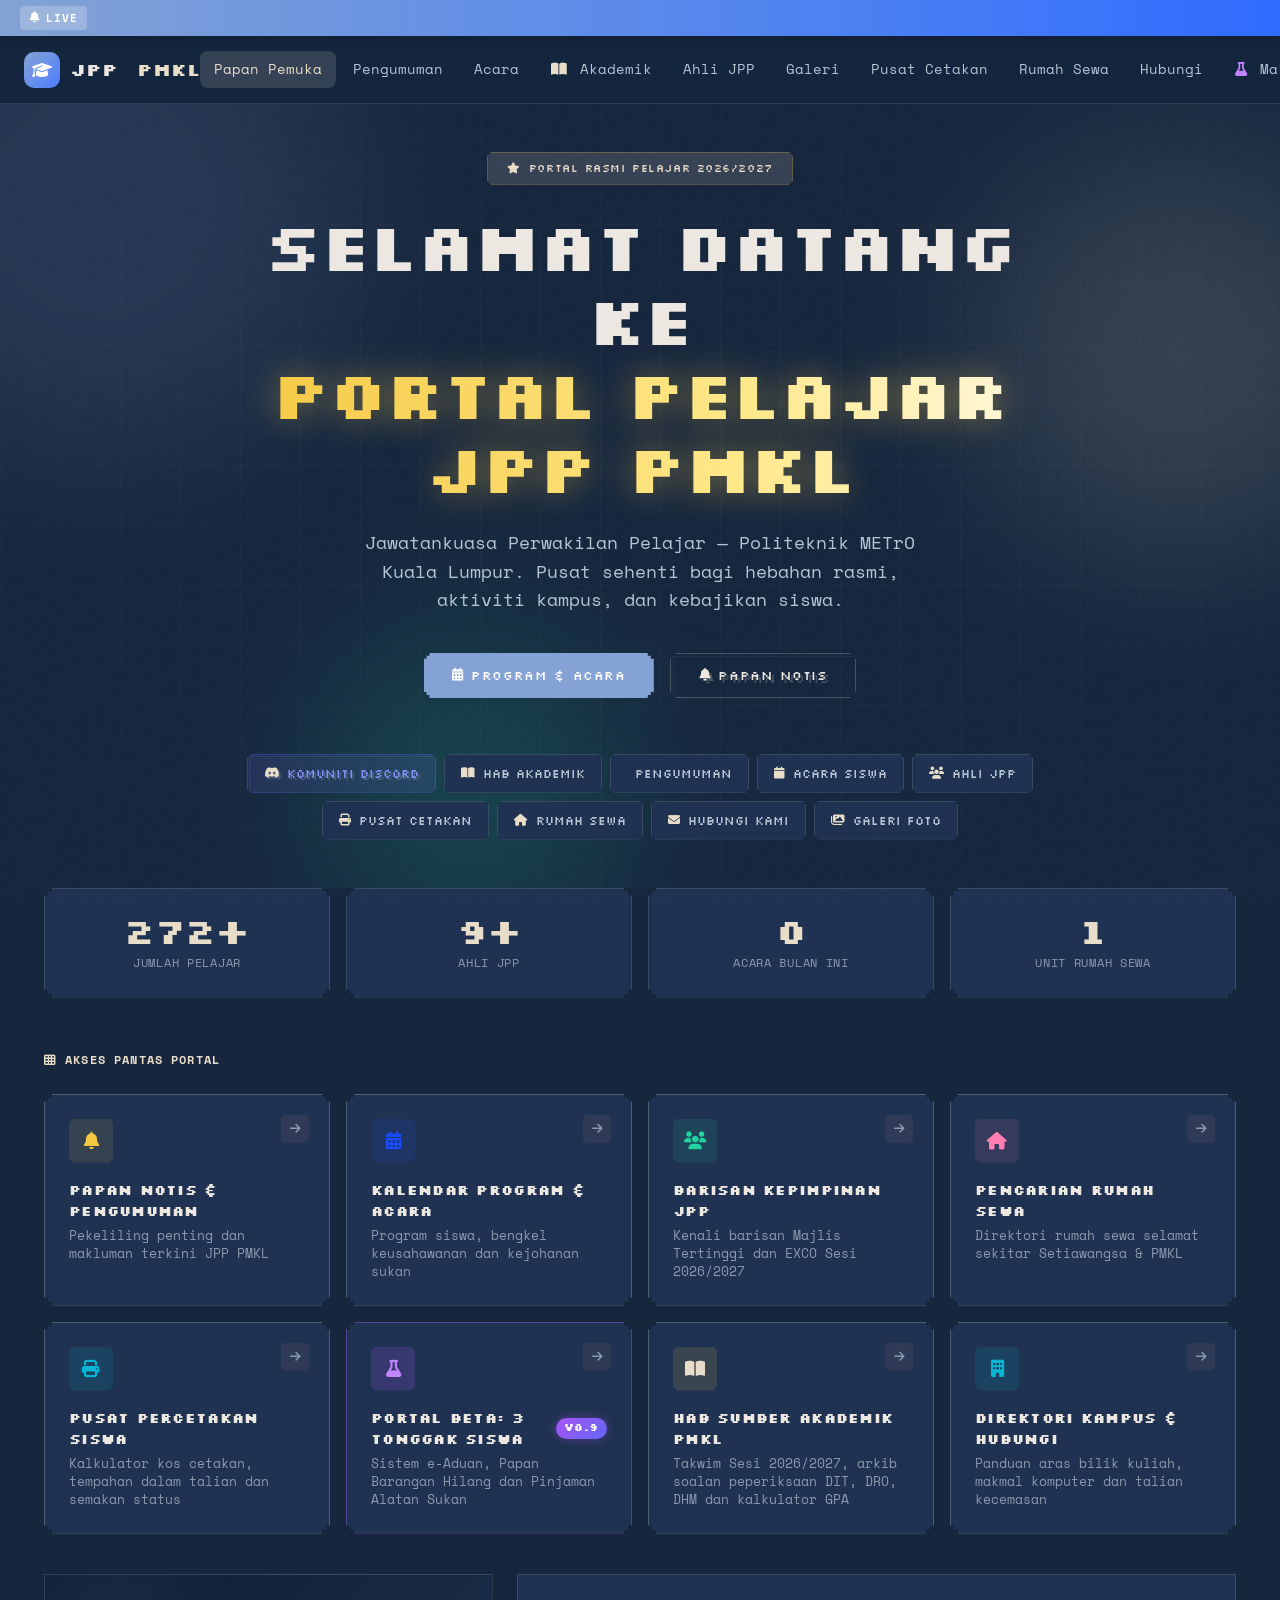
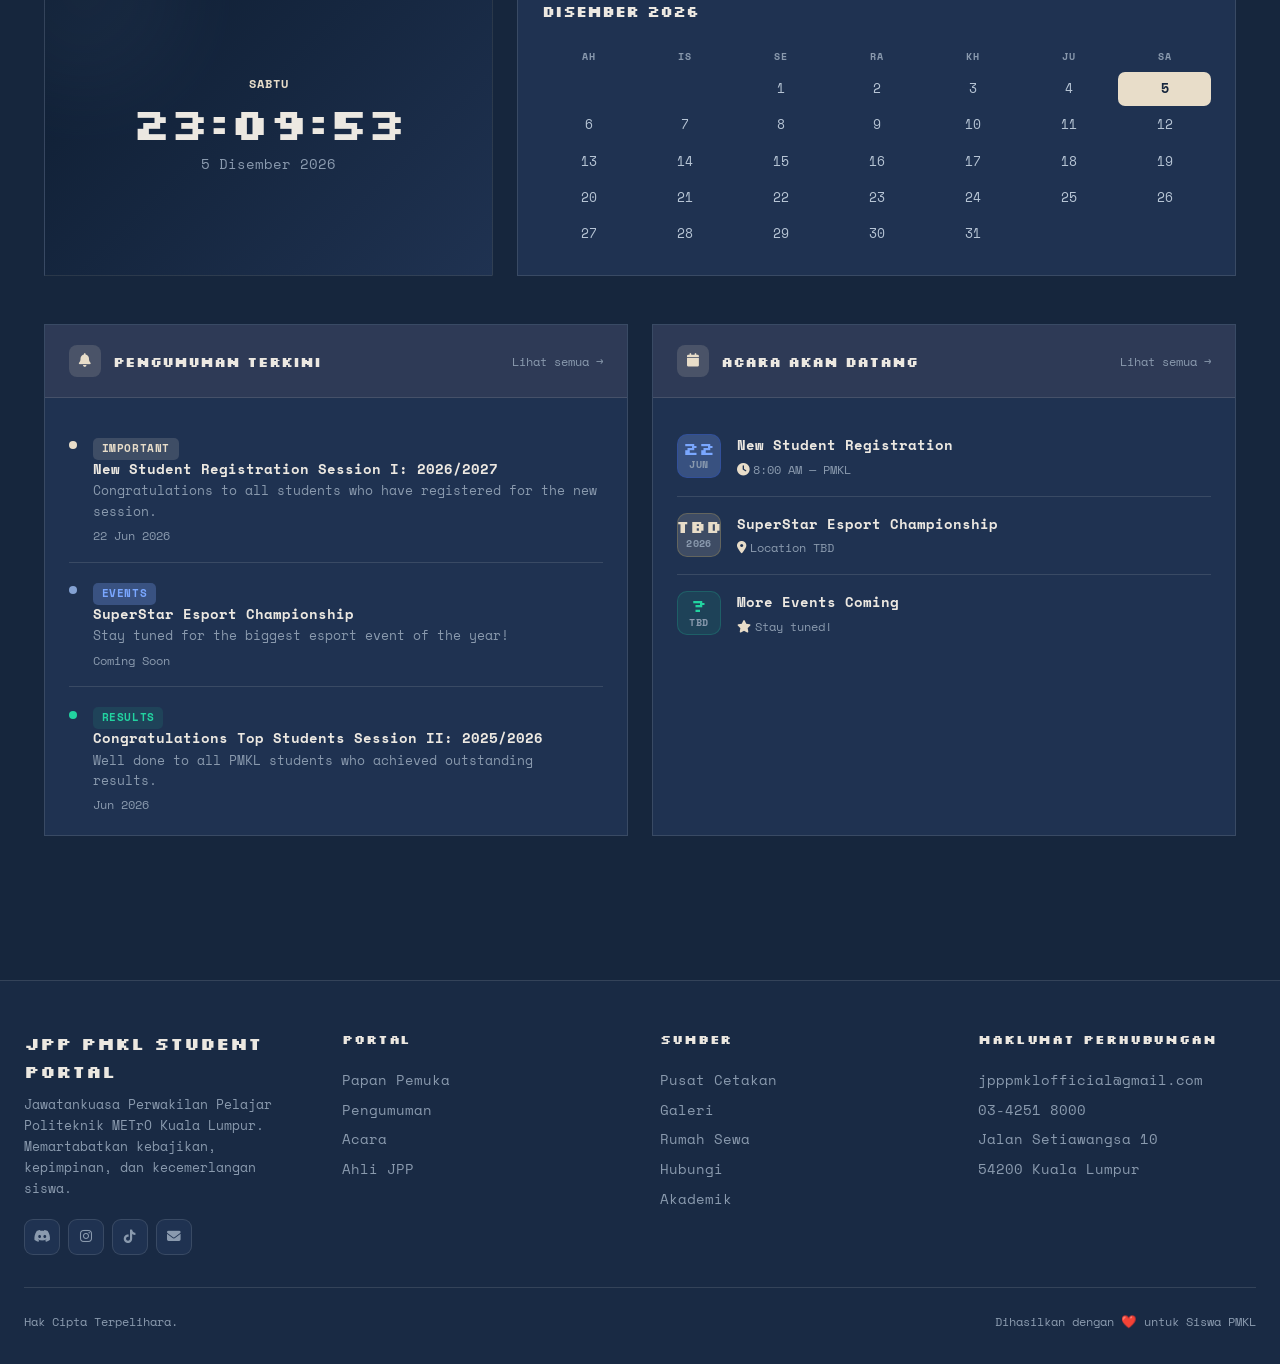
==== commit a5b4868a: "fixing event bug" ====
--- a/index.html
+++ b/index.html
@@ -41,27 +41,33 @@
       <a class="nav-link active" data-section="dashboard" data-i18n="nav_dashboard">Papan Pemuka</a>
       <a class="nav-link" data-section="announcements" data-i18n="nav_announcements">Pengumuman</a>
       <a class="nav-link" data-section="events" data-i18n="nav_events">Acara</a>
-      <a class="nav-link" data-section="academic" data-i18n="nav_academic"><i class="fas fa-book-open" style="color:var(--gold); margin-right:4px;"></i> Akademik</a>
+      <a class="nav-link" data-section="academic" data-i18n="nav_academic"><i class="fas fa-book-open"
+          style="color:var(--gold); margin-right:4px;"></i> Akademik</a>
       <a class="nav-link" data-section="members" data-i18n="nav_members">Ahli JPP</a>
       <a class="nav-link" data-section="album" data-i18n="nav_album">Galeri</a>
       <a class="nav-link" data-section="printing" data-i18n="nav_printing">Pusat Cetakan</a>
       <a class="nav-link" data-section="rent" data-i18n="nav_rent">Rumah Sewa</a>
       <a class="nav-link" data-section="contact" data-i18n="nav_contact">Hubungi</a>
-      <a class="nav-link" data-section="beta"><i class="fas fa-flask" style="color:#c084fc; margin-right:4px;"></i> <span data-i18n="nav_beta">Makmal Beta</span> <span class="badge-beta">LAB</span></a>
+      <a class="nav-link" data-section="beta"><i class="fas fa-flask" style="color:#c084fc; margin-right:4px;"></i>
+        <span data-i18n="nav_beta">Makmal Beta</span> <span class="badge-beta">LAB</span></a>
     </div>
 
     <div class="nav-actions">
-      <button class="btn-lang-toggle" id="langToggleBtn" onclick="toggleLanguage()" title="Tukar Bahasa (Bahasa Melayu / English)" data-i18n-title="nav_lang_title">
+      <button class="btn-lang-toggle" id="langToggleBtn" onclick="toggleLanguage()"
+        title="Tukar Bahasa (Bahasa Melayu / English)" data-i18n-title="nav_lang_title">
         <i class="fas fa-globe"></i>
         <span class="lang-text" id="currentLangText">BM</span>
       </button>
-      <button class="btn-icon" id="globalSearchBtn" onclick="openGlobalSearch()" title="Search Portal (Ctrl+K)" data-i18n-title="nav_search_title">
+      <button class="btn-icon" id="globalSearchBtn" onclick="openGlobalSearch()" title="Search Portal (Ctrl+K)"
+        data-i18n-title="nav_search_title">
         <i class="fas fa-magnifying-glass"></i>
       </button>
-      <a href="https://discord.gg/THhJZjg3PT" target="_blank" rel="noopener noreferrer" class="btn-discord-nav" title="Join Akira Lab Discord">
+      <a href="https://discord.gg/THhJZjg3PT" target="_blank" rel="noopener noreferrer" class="btn-discord-nav"
+        title="Join Akira Lab Discord">
         <i class="fab fa-discord"></i><span>Discord</span>
       </a>
-      <button class="btn-icon" id="themeToggle" title="Toggle theme" data-i18n-title="nav_theme_title"><i class="fas fa-moon"></i></button>
+      <button class="btn-icon" id="themeToggle" title="Toggle theme" data-i18n-title="nav_theme_title"><i
+          class="fas fa-moon"></i></button>
       <button class="nav-hamburger" id="navHamburger" aria-label="Menu"><i class="fas fa-bars"></i></button>
     </div>
   </nav>
@@ -79,25 +85,37 @@
         <div class="hero-grid"></div>
 
         <div class="hero-content">
-          <div class="hero-badge" data-i18n="hero_badge"><i class="fas fa-star"></i> Portal Rasmi Pelajar 2026/2027</div>
+          <div class="hero-badge" data-i18n="hero_badge"><i class="fas fa-star"></i> Portal Rasmi Pelajar 2026/2027
+          </div>
           <h1 data-i18n="hero_title" data-i18n-html>Selamat Datang ke<br><em>PORTAL PELAJAR JPP PMKL</em></h1>
-          <p class="hero-sub" data-i18n="hero_sub">Jawatankuasa Perwakilan Pelajar — Politeknik METrO Kuala Lumpur. Pusat sehenti bagi hebahan rasmi, aktiviti kampus, dan kebajikan siswa.</p>
+          <p class="hero-sub" data-i18n="hero_sub">Jawatankuasa Perwakilan Pelajar — Politeknik METrO Kuala Lumpur.
+            Pusat sehenti bagi hebahan rasmi, aktiviti kampus, dan kebajikan siswa.</p>
           <div class="hero-ctas">
-            <button class="btn-hero btn-hero-primary" onclick="navigate('events')" data-i18n="hero_btn_events"><i class="fas fa-calendar-alt"></i>
+            <button class="btn-hero btn-hero-primary" onclick="navigate('events')" data-i18n="hero_btn_events"><i
+                class="fas fa-calendar-alt"></i>
               Program &amp; Acara</button>
-            <button class="btn-hero btn-hero-outline" onclick="navigate('announcements')" data-i18n="hero_btn_announcements"><i class="fas fa-bell"></i>
+            <button class="btn-hero btn-hero-outline" onclick="navigate('announcements')"
+              data-i18n="hero_btn_announcements"><i class="fas fa-bell"></i>
               Papan Notis</button>
           </div>
           <div class="quick-access">
-            <a class="qa-chip qa-chip-discord" href="https://discord.gg/THhJZjg3PT" target="_blank" rel="noopener noreferrer" data-i18n="qa_discord"><i class="fab fa-discord"></i> Komuniti Discord</a>
-            <a class="qa-chip" onclick="navigate('academic')" data-i18n="qa_academic"><i class="fas fa-book-open"></i> Hab Akademik</a>
-            <a class="qa-chip" onclick="navigate('announcements')" data-i18n="qa_announcements"><i class="fas fa-megaphone"></i> Pengumuman</a>
-            <a class="qa-chip" onclick="navigate('events')" data-i18n="qa_events"><i class="fas fa-calendar"></i> Acara Siswa</a>
-            <a class="qa-chip" onclick="navigate('members')" data-i18n="qa_members"><i class="fas fa-users"></i> Ahli JPP</a>
-            <a class="qa-chip" onclick="navigate('printing')" data-i18n="qa_printing"><i class="fas fa-print"></i> Pusat Cetakan</a>
+            <a class="qa-chip qa-chip-discord" href="https://discord.gg/THhJZjg3PT" target="_blank"
+              rel="noopener noreferrer" data-i18n="qa_discord"><i class="fab fa-discord"></i> Komuniti Discord</a>
+            <a class="qa-chip" onclick="navigate('academic')" data-i18n="qa_academic"><i class="fas fa-book-open"></i>
+              Hab Akademik</a>
+            <a class="qa-chip" onclick="navigate('announcements')" data-i18n="qa_announcements"><i
+                class="fas fa-megaphone"></i> Pengumuman</a>
+            <a class="qa-chip" onclick="navigate('events')" data-i18n="qa_events"><i class="fas fa-calendar"></i> Acara
+              Siswa</a>
+            <a class="qa-chip" onclick="navigate('members')" data-i18n="qa_members"><i class="fas fa-users"></i> Ahli
+              JPP</a>
+            <a class="qa-chip" onclick="navigate('printing')" data-i18n="qa_printing"><i class="fas fa-print"></i> Pusat
+              Cetakan</a>
             <a class="qa-chip" onclick="navigate('rent')" data-i18n="qa_rent"><i class="fas fa-home"></i> Rumah Sewa</a>
-            <a class="qa-chip" onclick="navigate('contact')" data-i18n="qa_contact"><i class="fas fa-envelope"></i> Hubungi Kami</a>
-            <a class="qa-chip" onclick="navigate('album')" data-i18n="qa_gallery"><i class="fas fa-images"></i> Galeri Foto</a>
+            <a class="qa-chip" onclick="navigate('contact')" data-i18n="qa_contact"><i class="fas fa-envelope"></i>
+              Hubungi Kami</a>
+            <a class="qa-chip" onclick="navigate('album')" data-i18n="qa_gallery"><i class="fas fa-images"></i> Galeri
+              Foto</a>
           </div>
         </div>
       </div>
@@ -168,7 +186,8 @@
             <div class="dash-card-arrow"><i class="fas fa-arrow-right"></i></div>
             <div class="dash-card-icon" style="background:rgba(168,85,247,0.18);color:#c084fc;"><i
                 class="fas fa-flask"></i></div>
-            <h4 style="display:flex; align-items:center; gap:0.4rem;"><span data-i18n="dash_card_beta_title">Beta Testing Lab</span> <span class="badge-beta">v0.9</span></h4>
+            <h4 style="display:flex; align-items:center; gap:0.4rem;"><span data-i18n="dash_card_beta_title">Beta
+                Testing Lab</span> <span class="badge-beta">v0.9</span></h4>
             <p data-i18n="dash_card_beta_desc">E-Aduan, Poly GPA Calculator & Sports Gear Loans</p>
           </a>
           <a class="dash-card" onclick="navigate('academic')"
@@ -177,7 +196,8 @@
             <div class="dash-card-icon" style="background:rgba(245,200,66,0.12);color:var(--gold);"><i
                 class="fas fa-book-open"></i></div>
             <h4 data-i18n="dash_card_acad_title">Academic Resources Hub</h4>
-            <p data-i18n="dash_card_acad_desc">Academic calendar, past year papers bank (DIT, DRO, DHM), and GPA calculator</p>
+            <p data-i18n="dash_card_acad_desc">Academic calendar, past year papers bank (DIT, DRO, DHM), and GPA
+              calculator</p>
           </a>
           <a class="dash-card" onclick="navigate('contact')"
             style="--card-color: #06b6d4; --card-color-bg: rgba(6,182,212,0.12);">
@@ -185,7 +205,8 @@
             <div class="dash-card-icon" style="background:rgba(6,182,212,0.12);color:#06b6d4;"><i
                 class="fas fa-building"></i></div>
             <h4 data-i18n="dash_card_contact_title">Campus Guide & Contact</h4>
-            <p data-i18n="dash_card_contact_desc">Floor-by-floor room directory, IT labs guide, and emergency contact lines</p>
+            <p data-i18n="dash_card_contact_desc">Floor-by-floor room directory, IT labs guide, and emergency contact
+              lines</p>
           </a>
 
         </div>
@@ -289,10 +310,12 @@
 
     <section class="section" id="announcements">
       <div class="sec-wrap" style="padding-top: 2.5rem;">
-        <button class="btn-back" onclick="navigate('dashboard')" data-i18n="btn_back"><i class="fas fa-arrow-left"></i> Back to Dashboard</button>
+        <button class="btn-back" onclick="navigate('dashboard')" data-i18n="btn_back"><i class="fas fa-arrow-left"></i>
+          Back to Dashboard</button>
         <div class="sec-label" data-i18n="sec_ann_label"><i class="fas fa-bell"></i> Notice Board</div>
         <h2 class="sec-title" data-i18n="sec_ann_title">Announcements</h2>
-        <p class="sec-sub" data-i18n="sec_ann_sub">Stay updated with the latest news, notices, and important information from JPP PMKL.</p>
+        <p class="sec-sub" data-i18n="sec_ann_sub">Stay updated with the latest news, notices, and important information
+          from JPP PMKL.</p>
 
         <div class="ann-page-grid">
           <div id="annPageList">
@@ -377,10 +400,12 @@
 
     <section class="section" id="events">
       <div class="sec-wrap" style="padding-top: 2.5rem;">
-        <button class="btn-back" onclick="navigate('dashboard')" data-i18n="btn_back"><i class="fas fa-arrow-left"></i> Back to Dashboard</button>
+        <button class="btn-back" onclick="navigate('dashboard')" data-i18n="btn_back"><i class="fas fa-arrow-left"></i>
+          Back to Dashboard</button>
         <div class="sec-label" data-i18n="sec_events_label"><i class="fas fa-calendar"></i> Programs & Activities</div>
         <h2 class="sec-title" data-i18n="sec_events_title">Upcoming Events</h2>
-        <p class="sec-sub" data-i18n="sec_events_sub">Join us for exciting events, competitions, and community programs organized by JPP PMKL.</p>
+        <p class="sec-sub" data-i18n="sec_events_sub">Join us for exciting events, competitions, and community programs
+          organized by JPP PMKL.</p>
 
         <div class="events-masonry" id="eventsMasonry">
           <div class="event-card-full">
@@ -396,7 +421,9 @@
               <div class="event-meta-row">
                 <div class="event-meta-item"><i class="fas fa-map-marker-alt"></i> PMKL Campus</div>
               </div>
-              <button class="btn-event" onclick="openEventRsvpModal('evt-1', 'New Student Registration Session I: 2026/2027', '22 Jun 2026')" data-i18n="btn_event_rsvp"><i class="fas fa-ticket"></i> Daftar / RSVP</button>
+              <button class="btn-event"
+                onclick="openEventRsvpModal('evt-1', 'New Student Registration Session I: 2026/2027', '22 Jun 2026')"
+                data-i18n="btn_event_rsvp"><i class="fas fa-ticket"></i> Daftar / RSVP</button>
             </div>
           </div>
 
@@ -413,7 +440,9 @@
               <div class="event-meta-row">
                 <div class="event-meta-item"><i class="fas fa-map-marker-alt"></i> TBD</div>
               </div>
-              <button class="btn-event" onclick="openEventRsvpModal('evt-2', 'SuperStar Esport Championship', 'TBD 2026')" data-i18n="btn_event_rsvp"><i class="fas fa-ticket"></i> Daftar / RSVP</button>
+              <button class="btn-event"
+                onclick="openEventRsvpModal('evt-2', 'SuperStar Esport Championship', 'TBD 2026')"
+                data-i18n="btn_event_rsvp"><i class="fas fa-ticket"></i> Daftar / RSVP</button>
             </div>
           </div>
 
@@ -430,7 +459,9 @@
               <div class="event-meta-row">
                 <div class="event-meta-item"><i class="fas fa-map-marker-alt"></i> TBD</div>
               </div>
-              <button class="btn-event" onclick="openEventRsvpModal('evt-3', 'Volunteering & Entrepreneurship Activities', 'Coming Soon')" data-i18n="btn_event_rsvp"><i class="fas fa-ticket"></i> Daftar / RSVP</button>
+              <button class="btn-event"
+                onclick="openEventRsvpModal('evt-3', 'Volunteering & Entrepreneurship Activities', 'Coming Soon')"
+                data-i18n="btn_event_rsvp"><i class="fas fa-ticket"></i> Daftar / RSVP</button>
             </div>
           </div>
         </div>
@@ -442,108 +473,140 @@
          ══════════════════════════════════════════════════════════ -->
     <section class="section" id="academic">
       <div class="sec-wrap" style="padding-top: 2.5rem;">
-        <button class="btn-back" onclick="navigate('dashboard')" data-i18n="btn_back"><i class="fas fa-arrow-left"></i> Back to Dashboard</button>
+        <button class="btn-back" onclick="navigate('dashboard')" data-i18n="btn_back"><i class="fas fa-arrow-left"></i>
+          Back to Dashboard</button>
         <div class="sec-label" data-i18n="acad_sec_label"><i class="fas fa-book-open"></i> Portal Akademik</div>
         <h2 class="sec-title" data-i18n="acad_main_title">Pusat Sumber Akademik PMKL</h2>
-        <p class="sec-sub" data-i18n="acad_main_sub">Takwim akademik rasmi, bank soalan peperiksaan akhir (DIT, DRO, DHM), dan kalkulator sasaran HPNM / GPA Politeknik.</p>
+        <p class="sec-sub" data-i18n="acad_main_sub">Takwim akademik rasmi, bank soalan peperiksaan akhir (DIT, DRO,
+          DHM), dan kalkulator sasaran HPNM / GPA Politeknik.</p>
 
         <!-- Sub Tabs -->
         <div style="display:flex; gap:0.5rem; flex-wrap:wrap; margin-bottom:1.75rem;">
-          <button class="btn-hero btn-hero-primary" id="btnTabTakwim" onclick="switchAcademicSub('takwim')" data-i18n="acad_tab_takwim">
+          <button class="btn-hero btn-hero-primary" id="btnTabTakwim" onclick="switchAcademicSub('takwim')"
+            data-i18n="acad_tab_takwim">
             <i class="fas fa-calendar-days"></i> Takwim Akademik
           </button>
-          <button class="btn-hero btn-hero-outline" id="btnTabPastYears" onclick="switchAcademicSub('pastyears')" data-i18n="acad_tab_pastyears">
+          <button class="btn-hero btn-hero-outline" id="btnTabPastYears" onclick="switchAcademicSub('pastyears')"
+            data-i18n="acad_tab_pastyears">
             <i class="fas fa-file-lines"></i> Bank Soalan Peperiksaan
           </button>
-          <button class="btn-hero btn-hero-outline" id="btnTabGpa" onclick="switchAcademicSub('gpa')" data-i18n="acad_tab_gpa">
+          <button class="btn-hero btn-hero-outline" id="btnTabGpa" onclick="switchAcademicSub('gpa')"
+            data-i18n="acad_tab_gpa">
             <i class="fas fa-calculator"></i> Kalkulator HPNM &amp; GPA
           </button>
         </div>
 
         <!-- 1. PANE: TAKWIM AKADEMIK -->
         <div id="academicPaneTakwim">
-          <div class="status-banner" style="margin-bottom:1.5rem; background:linear-gradient(135deg, rgba(245,200,66,0.1), rgba(59,130,246,0.06)); border-color:rgba(245,200,66,0.3);">
+          <div class="status-banner"
+            style="margin-bottom:1.5rem; background:linear-gradient(135deg, rgba(245,200,66,0.1), rgba(59,130,246,0.06)); border-color:rgba(245,200,66,0.3);">
             <div style="display:flex; align-items:center; gap:0.85rem; flex-wrap:wrap;">
               <span class="status-pill status-live"><i class="fas fa-circle-check"></i> Sesi I: 2026/2027</span>
-              <div style="font-size:0.85rem; color:var(--text2);">Takwim rasmi tertakluk kepada pindaan Bahagian Peperiksaan PMKL &amp; JPPKK.</div>
-            </div>
-            <button class="btn-hero btn-hero-outline" onclick="downloadTakwimPdf()" style="padding:0.4rem 0.85rem; font-size:0.8rem;" data-i18n="acad_btn_download_takwim">
+              <div style="font-size:0.85rem; color:var(--text2);">Takwim rasmi tertakluk kepada pindaan Bahagian
+                Peperiksaan PMKL &amp; JPPKK.</div>
+            </div>
+            <button class="btn-hero btn-hero-outline" onclick="downloadTakwimPdf()"
+              style="padding:0.4rem 0.85rem; font-size:0.8rem;" data-i18n="acad_btn_download_takwim">
               <i class="fas fa-file-pdf"></i> Muat Turun Takwim (PDF)
             </button>
           </div>
 
           <div class="takwim-timeline">
             <div class="takwim-card current">
-              <span class="takwim-badge" style="background:rgba(245,200,66,0.2); color:var(--gold); border:1px solid rgba(245,200,66,0.4);">
+              <span class="takwim-badge"
+                style="background:rgba(245,200,66,0.2); color:var(--gold); border:1px solid rgba(245,200,66,0.4);">
                 ● Sedang Berjalan
               </span>
-              <h4 style="font-size:1.05rem; margin-bottom:0.4rem; color:var(--text);">Pendaftaran Pelajar Baharu &amp; MSK</h4>
+              <h4 style="font-size:1.05rem; margin-bottom:0.4rem; color:var(--text);">Pendaftaran Pelajar Baharu &amp;
+                MSK</h4>
               <p style="font-size:0.82rem; color:var(--text2); margin-bottom:0.75rem;">
                 Minggu Suaikenal (MSK) dan pendaftaran pelajar baharu diploma ambilan Sesi I: 2026/2027.
               </p>
-              <div style="font-size:0.8rem; color:var(--gold); font-weight:700;"><i class="fas fa-calendar-alt"></i> 22 Jun 2026 – 26 Jun 2026</div>
+              <div style="font-size:0.8rem; color:var(--gold); font-weight:700;"><i class="fas fa-calendar-alt"></i> 22
+                Jun 2026 – 26 Jun 2026</div>
             </div>
 
             <div class="takwim-card">
-              <span class="takwim-badge" style="background:rgba(59,130,246,0.15); color:#60a5fa; border:1px solid rgba(59,130,246,0.3);">
+              <span class="takwim-badge"
+                style="background:rgba(59,130,246,0.15); color:#60a5fa; border:1px solid rgba(59,130,246,0.3);">
                 Fasa Kuliah
               </span>
-              <h4 style="font-size:1.05rem; margin-bottom:0.4rem; color:var(--text);">Perkuliahan Bermula (Minggu 1 - 7)</h4>
+              <h4 style="font-size:1.05rem; margin-bottom:0.4rem; color:var(--text);">Perkuliahan Bermula (Minggu 1 - 7)
+              </h4>
               <p style="font-size:0.82rem; color:var(--text2); margin-bottom:0.75rem;">
                 Sesi kuliah, amali makmal, dan tugasan berterusan bagi semua kursus jabatan.
               </p>
-              <div style="font-size:0.8rem; color:var(--text); font-weight:600;"><i class="fas fa-calendar-alt"></i> 29 Jun 2026 – 14 Ogos 2026</div>
+              <div style="font-size:0.8rem; color:var(--text); font-weight:600;"><i class="fas fa-calendar-alt"></i> 29
+                Jun 2026 – 14 Ogos 2026</div>
             </div>
 
             <div class="takwim-card">
-              <span class="takwim-badge" style="background:rgba(168,85,247,0.15); color:#c084fc; border:1px solid rgba(168,85,247,0.3);">
+              <span class="takwim-badge"
+                style="background:rgba(168,85,247,0.15); color:#c084fc; border:1px solid rgba(168,85,247,0.3);">
                 Cuti Rehat
               </span>
               <h4 style="font-size:1.05rem; margin-bottom:0.4rem; color:var(--text);">Cuti Pertengahan Semester I</h4>
               <p style="font-size:0.82rem; color:var(--text2); margin-bottom:0.75rem;">
                 Cuti pertengahan semester selama 1 minggu untuk rehat &amp; ulangkaji pelajar.
               </p>
-              <div style="font-size:0.8rem; color:var(--text); font-weight:600;"><i class="fas fa-calendar-alt"></i> 17 Ogos 2026 – 23 Ogos 2026</div>
+              <div style="font-size:0.8rem; color:var(--text); font-weight:600;"><i class="fas fa-calendar-alt"></i> 17
+                Ogos 2026 – 23 Ogos 2026</div>
             </div>
 
             <div class="takwim-card">
-              <span class="takwim-badge" style="background:rgba(239,68,68,0.15); color:#f87171; border:1px solid rgba(239,68,68,0.3);">
+              <span class="takwim-badge"
+                style="background:rgba(239,68,68,0.15); color:#f87171; border:1px solid rgba(239,68,68,0.3);">
                 Minggu Peperiksaan
               </span>
               <h4 style="font-size:1.05rem; margin-bottom:0.4rem; color:var(--text);">Peperiksaan Akhir Sesi I</h4>
               <p style="font-size:0.82rem; color:var(--text2); margin-bottom:0.75rem;">
                 Peperiksaan bertulis akhir semester bagi program DIT, DRO, dan DHM.
               </p>
-              <div style="font-size:0.8rem; color:#f87171; font-weight:700;"><i class="fas fa-calendar-alt"></i> 12 Okt 2026 – 25 Okt 2026</div>
+              <div style="font-size:0.8rem; color:#f87171; font-weight:700;"><i class="fas fa-calendar-alt"></i> 12 Okt
+                2026 – 25 Okt 2026</div>
             </div>
 
             <div class="takwim-card">
-              <span class="takwim-badge" style="background:rgba(16,185,129,0.15); color:#34d399; border:1px solid rgba(16,185,129,0.3);">
+              <span class="takwim-badge"
+                style="background:rgba(16,185,129,0.15); color:#34d399; border:1px solid rgba(16,185,129,0.3);">
                 Keputusan Rasmi
               </span>
               <h4 style="font-size:1.05rem; margin-bottom:0.4rem; color:var(--text);">Pengumuman Keputusan (SPMP)</h4>
               <p style="font-size:0.82rem; color:var(--text2); margin-bottom:0.75rem;">
                 Semakan keputusan gred HPNM / PNGK pelajar secara dalam talian melalui portal SPMP.
               </p>
-              <div style="font-size:0.8rem; color:#34d399; font-weight:700;"><i class="fas fa-calendar-alt"></i> 16 Nov 2026</div>
+              <div style="font-size:0.8rem; color:#34d399; font-weight:700;"><i class="fas fa-calendar-alt"></i> 16 Nov
+                2026</div>
             </div>
           </div>
         </div>
 
         <!-- 2. PANE: BANK SOALAN PEPERIKSAAN (PAST YEARS) -->
         <div id="academicPanePastYears" style="display:none;">
-          <div style="display:flex; justify-content:space-between; align-items:center; flex-wrap:wrap; gap:1rem; margin-bottom:1.5rem;">
+          <div
+            style="display:flex; justify-content:space-between; align-items:center; flex-wrap:wrap; gap:1rem; margin-bottom:1.5rem;">
             <div>
-              <h3 style="font-size:1.15rem; color:var(--text); margin-bottom:0.25rem;" data-i18n="acad_past_heading">Kertas Soalan Peperiksaan Akhir Terdahulu</h3>
-              <p style="font-size:0.82rem; color:var(--text2);" data-i18n="acad_past_desc">Rujukan soalan peperiksaan semester lepas mengikut jabatan pengajian PMKL.</p>
+              <h3 style="font-size:1.15rem; color:var(--text); margin-bottom:0.25rem;" data-i18n="acad_past_heading">
+                Kertas Soalan Peperiksaan Akhir Terdahulu</h3>
+              <p style="font-size:0.82rem; color:var(--text2);" data-i18n="acad_past_desc">Rujukan soalan peperiksaan
+                semester lepas mengikut jabatan pengajian PMKL.</p>
             </div>
             <!-- Department Filters -->
             <div style="display:flex; gap:0.4rem; flex-wrap:wrap;">
-              <button class="tag tag-gold" id="pyFilterAll" style="cursor:pointer;" onclick="filterPastYears('all')" data-i18n="acad_filter_all">Semua</button>
-              <button class="tag" id="pyFilterDIT" style="cursor:pointer; background:rgba(59,130,246,0.15); color:#60a5fa;" onclick="filterPastYears('DIT')" data-i18n="acad_filter_dit">DIT</button>
-              <button class="tag" id="pyFilterDRO" style="cursor:pointer; background:rgba(168,85,247,0.15); color:#c084fc;" onclick="filterPastYears('DRO')" data-i18n="acad_filter_dro">DRO</button>
-              <button class="tag" id="pyFilterDHM" style="cursor:pointer; background:rgba(16,185,129,0.15); color:#34d399;" onclick="filterPastYears('DHM')" data-i18n="acad_filter_dhm">DHM</button>
-              <button class="tag" id="pyFilterUmum" style="cursor:pointer; background:rgba(245,158,11,0.15); color:#fbbf24;" onclick="filterPastYears('UMUM')" data-i18n="acad_filter_umum">Umum</button>
+              <button class="tag tag-gold" id="pyFilterAll" style="cursor:pointer;" onclick="filterPastYears('all')"
+                data-i18n="acad_filter_all">Semua</button>
+              <button class="tag" id="pyFilterDIT"
+                style="cursor:pointer; background:rgba(59,130,246,0.15); color:#60a5fa;"
+                onclick="filterPastYears('DIT')" data-i18n="acad_filter_dit">DIT</button>
+              <button class="tag" id="pyFilterDRO"
+                style="cursor:pointer; background:rgba(168,85,247,0.15); color:#c084fc;"
+                onclick="filterPastYears('DRO')" data-i18n="acad_filter_dro">DRO</button>
+              <button class="tag" id="pyFilterDHM"
+                style="cursor:pointer; background:rgba(16,185,129,0.15); color:#34d399;"
+                onclick="filterPastYears('DHM')" data-i18n="acad_filter_dhm">DHM</button>
+              <button class="tag" id="pyFilterUmum"
+                style="cursor:pointer; background:rgba(245,158,11,0.15); color:#fbbf24;"
+                onclick="filterPastYears('UMUM')" data-i18n="acad_filter_umum">Umum</button>
             </div>
           </div>
 
@@ -553,12 +616,17 @@
               <div>
                 <div style="display:flex; justify-content:space-between; align-items:center; margin-bottom:0.6rem;">
                   <span class="dept-tag dept-tag-dit">DIT</span>
-                  <span style="font-size:0.75rem; color:var(--text3);"><i class="fas fa-calendar"></i> Sesi I: 2025/2026</span>
-                </div>
-                <h4 style="font-size:0.98rem; margin-bottom:0.35rem; color:var(--text);">DIT10133 Programming Fundamentals</h4>
-                <p style="font-size:0.8rem; color:var(--text2); margin-bottom:1rem;">C++ Syntax, Control Structures, Arrays, and Function Implementation.</p>
-              </div>
-              <button class="btn-hero btn-hero-outline" style="width:100%; justify-content:center; padding:0.45rem; font-size:0.8rem;" onclick="downloadPastPaper('DIT10133_Programming_Fundamentals')">
+                  <span style="font-size:0.75rem; color:var(--text3);"><i class="fas fa-calendar"></i> Sesi I:
+                    2025/2026</span>
+                </div>
+                <h4 style="font-size:0.98rem; margin-bottom:0.35rem; color:var(--text);">DIT10133 Programming
+                  Fundamentals</h4>
+                <p style="font-size:0.8rem; color:var(--text2); margin-bottom:1rem;">C++ Syntax, Control Structures,
+                  Arrays, and Function Implementation.</p>
+              </div>
+              <button class="btn-hero btn-hero-outline"
+                style="width:100%; justify-content:center; padding:0.45rem; font-size:0.8rem;"
+                onclick="downloadPastPaper('DIT10133_Programming_Fundamentals')">
                 <i class="fas fa-file-arrow-down"></i> Muat Turun Soalan (PDF)
               </button>
             </div>
@@ -567,12 +635,17 @@
               <div>
                 <div style="display:flex; justify-content:space-between; align-items:center; margin-bottom:0.6rem;">
                   <span class="dept-tag dept-tag-dit">DIT</span>
-                  <span style="font-size:0.75rem; color:var(--text3);"><i class="fas fa-calendar"></i> Sesi II: 2024/2025</span>
-                </div>
-                <h4 style="font-size:0.98rem; margin-bottom:0.35rem; color:var(--text);">DIT20233 Database Design &amp; SQL</h4>
-                <p style="font-size:0.8rem; color:var(--text2); margin-bottom:1rem;">Relational Schemas, ERD Modeling, Normalization 1NF–3NF &amp; SQL Queries.</p>
-              </div>
-              <button class="btn-hero btn-hero-outline" style="width:100%; justify-content:center; padding:0.45rem; font-size:0.8rem;" onclick="downloadPastPaper('DIT20233_Database_Design')">
+                  <span style="font-size:0.75rem; color:var(--text3);"><i class="fas fa-calendar"></i> Sesi II:
+                    2024/2025</span>
+                </div>
+                <h4 style="font-size:0.98rem; margin-bottom:0.35rem; color:var(--text);">DIT20233 Database Design &amp;
+                  SQL</h4>
+                <p style="font-size:0.8rem; color:var(--text2); margin-bottom:1rem;">Relational Schemas, ERD Modeling,
+                  Normalization 1NF–3NF &amp; SQL Queries.</p>
+              </div>
+              <button class="btn-hero btn-hero-outline"
+                style="width:100%; justify-content:center; padding:0.45rem; font-size:0.8rem;"
+                onclick="downloadPastPaper('DIT20233_Database_Design')">
                 <i class="fas fa-file-arrow-down"></i> Muat Turun Soalan (PDF)
               </button>
             </div>
@@ -581,12 +654,17 @@
               <div>
                 <div style="display:flex; justify-content:space-between; align-items:center; margin-bottom:0.6rem;">
                   <span class="dept-tag dept-tag-dit">DIT</span>
-                  <span style="font-size:0.75rem; color:var(--text3);"><i class="fas fa-calendar"></i> Sesi I: 2025/2026</span>
-                </div>
-                <h4 style="font-size:0.98rem; margin-bottom:0.35rem; color:var(--text);">DIT30333 Web Development &amp; Frameworks</h4>
-                <p style="font-size:0.8rem; color:var(--text2); margin-bottom:1rem;">HTML5, CSS Grid, Client-Side JavaScript, REST APIs and Backend Routing.</p>
-              </div>
-              <button class="btn-hero btn-hero-outline" style="width:100%; justify-content:center; padding:0.45rem; font-size:0.8rem;" onclick="downloadPastPaper('DIT30333_Web_Development')">
+                  <span style="font-size:0.75rem; color:var(--text3);"><i class="fas fa-calendar"></i> Sesi I:
+                    2025/2026</span>
+                </div>
+                <h4 style="font-size:0.98rem; margin-bottom:0.35rem; color:var(--text);">DIT30333 Web Development &amp;
+                  Frameworks</h4>
+                <p style="font-size:0.8rem; color:var(--text2); margin-bottom:1rem;">HTML5, CSS Grid, Client-Side
+                  JavaScript, REST APIs and Backend Routing.</p>
+              </div>
+              <button class="btn-hero btn-hero-outline"
+                style="width:100%; justify-content:center; padding:0.45rem; font-size:0.8rem;"
+                onclick="downloadPastPaper('DIT30333_Web_Development')">
                 <i class="fas fa-file-arrow-down"></i> Muat Turun Soalan (PDF)
               </button>
             </div>
@@ -595,12 +673,17 @@
               <div>
                 <div style="display:flex; justify-content:space-between; align-items:center; margin-bottom:0.6rem;">
                   <span class="dept-tag dept-tag-dit">DIT</span>
-                  <span style="font-size:0.75rem; color:var(--text3);"><i class="fas fa-calendar"></i> Sesi II: 2025/2026</span>
-                </div>
-                <h4 style="font-size:0.98rem; margin-bottom:0.35rem; color:var(--text);">DIT40433 Computer Networking &amp; Security</h4>
-                <p style="font-size:0.8rem; color:var(--text2); margin-bottom:1rem;">OSI Reference Layer, IPv4/IPv6 Subnetting, Routing Protocols &amp; Firewalls.</p>
-              </div>
-              <button class="btn-hero btn-hero-outline" style="width:100%; justify-content:center; padding:0.45rem; font-size:0.8rem;" onclick="downloadPastPaper('DIT40433_Networking_Security')">
+                  <span style="font-size:0.75rem; color:var(--text3);"><i class="fas fa-calendar"></i> Sesi II:
+                    2025/2026</span>
+                </div>
+                <h4 style="font-size:0.98rem; margin-bottom:0.35rem; color:var(--text);">DIT40433 Computer Networking
+                  &amp; Security</h4>
+                <p style="font-size:0.8rem; color:var(--text2); margin-bottom:1rem;">OSI Reference Layer, IPv4/IPv6
+                  Subnetting, Routing Protocols &amp; Firewalls.</p>
+              </div>
+              <button class="btn-hero btn-hero-outline"
+                style="width:100%; justify-content:center; padding:0.45rem; font-size:0.8rem;"
+                onclick="downloadPastPaper('DIT40433_Networking_Security')">
                 <i class="fas fa-file-arrow-down"></i> Muat Turun Soalan (PDF)
               </button>
             </div>
@@ -610,12 +693,17 @@
               <div>
                 <div style="display:flex; justify-content:space-between; align-items:center; margin-bottom:0.6rem;">
                   <span class="dept-tag dept-tag-dro">DRO</span>
-                  <span style="font-size:0.75rem; color:var(--text3);"><i class="fas fa-calendar"></i> Sesi II: 2024/2025</span>
-                </div>
-                <h4 style="font-size:0.98rem; margin-bottom:0.35rem; color:var(--text);">DRO10133 Principles of Retail Management</h4>
-                <p style="font-size:0.8rem; color:var(--text2); margin-bottom:1rem;">Retail Ecosystems, Customer Journey, Store Layouts &amp; POS Operations.</p>
-              </div>
-              <button class="btn-hero btn-hero-outline" style="width:100%; justify-content:center; padding:0.45rem; font-size:0.8rem;" onclick="downloadPastPaper('DRO10133_Retail_Management')">
+                  <span style="font-size:0.75rem; color:var(--text3);"><i class="fas fa-calendar"></i> Sesi II:
+                    2024/2025</span>
+                </div>
+                <h4 style="font-size:0.98rem; margin-bottom:0.35rem; color:var(--text);">DRO10133 Principles of Retail
+                  Management</h4>
+                <p style="font-size:0.8rem; color:var(--text2); margin-bottom:1rem;">Retail Ecosystems, Customer
+                  Journey, Store Layouts &amp; POS Operations.</p>
+              </div>
+              <button class="btn-hero btn-hero-outline"
+                style="width:100%; justify-content:center; padding:0.45rem; font-size:0.8rem;"
+                onclick="downloadPastPaper('DRO10133_Retail_Management')">
                 <i class="fas fa-file-arrow-down"></i> Muat Turun Soalan (PDF)
               </button>
             </div>
@@ -624,12 +712,17 @@
               <div>
                 <div style="display:flex; justify-content:space-between; align-items:center; margin-bottom:0.6rem;">
                   <span class="dept-tag dept-tag-dro">DRO</span>
-                  <span style="font-size:0.75rem; color:var(--text3);"><i class="fas fa-calendar"></i> Sesi I: 2025/2026</span>
-                </div>
-                <h4 style="font-size:0.98rem; margin-bottom:0.35rem; color:var(--text);">DRO20233 Visual Merchandising &amp; Display</h4>
-                <p style="font-size:0.8rem; color:var(--text2); margin-bottom:1rem;">Planogram Design, Color Harmonies, Window Displays &amp; In-Store Promotion.</p>
-              </div>
-              <button class="btn-hero btn-hero-outline" style="width:100%; justify-content:center; padding:0.45rem; font-size:0.8rem;" onclick="downloadPastPaper('DRO20233_Visual_Merchandising')">
+                  <span style="font-size:0.75rem; color:var(--text3);"><i class="fas fa-calendar"></i> Sesi I:
+                    2025/2026</span>
+                </div>
+                <h4 style="font-size:0.98rem; margin-bottom:0.35rem; color:var(--text);">DRO20233 Visual Merchandising
+                  &amp; Display</h4>
+                <p style="font-size:0.8rem; color:var(--text2); margin-bottom:1rem;">Planogram Design, Color Harmonies,
+                  Window Displays &amp; In-Store Promotion.</p>
+              </div>
+              <button class="btn-hero btn-hero-outline"
+                style="width:100%; justify-content:center; padding:0.45rem; font-size:0.8rem;"
+                onclick="downloadPastPaper('DRO20233_Visual_Merchandising')">
                 <i class="fas fa-file-arrow-down"></i> Muat Turun Soalan (PDF)
               </button>
             </div>
@@ -638,12 +731,17 @@
               <div>
                 <div style="display:flex; justify-content:space-between; align-items:center; margin-bottom:0.6rem;">
                   <span class="dept-tag dept-tag-dro">DRO</span>
-                  <span style="font-size:0.75rem; color:var(--text3);"><i class="fas fa-calendar"></i> Sesi II: 2025/2026</span>
-                </div>
-                <h4 style="font-size:0.98rem; margin-bottom:0.35rem; color:var(--text);">DRO30333 Retail Buying &amp; Merchandise Management</h4>
-                <p style="font-size:0.8rem; color:var(--text2); margin-bottom:1rem;">Inventory Turnover, Markup/Markdown Strategies, and Supplier Negotiations.</p>
-              </div>
-              <button class="btn-hero btn-hero-outline" style="width:100%; justify-content:center; padding:0.45rem; font-size:0.8rem;" onclick="downloadPastPaper('DRO30333_Retail_Buying')">
+                  <span style="font-size:0.75rem; color:var(--text3);"><i class="fas fa-calendar"></i> Sesi II:
+                    2025/2026</span>
+                </div>
+                <h4 style="font-size:0.98rem; margin-bottom:0.35rem; color:var(--text);">DRO30333 Retail Buying &amp;
+                  Merchandise Management</h4>
+                <p style="font-size:0.8rem; color:var(--text2); margin-bottom:1rem;">Inventory Turnover, Markup/Markdown
+                  Strategies, and Supplier Negotiations.</p>
+              </div>
+              <button class="btn-hero btn-hero-outline"
+                style="width:100%; justify-content:center; padding:0.45rem; font-size:0.8rem;"
+                onclick="downloadPastPaper('DRO30333_Retail_Buying')">
                 <i class="fas fa-file-arrow-down"></i> Muat Turun Soalan (PDF)
               </button>
             </div>
@@ -653,12 +751,17 @@
               <div>
                 <div style="display:flex; justify-content:space-between; align-items:center; margin-bottom:0.6rem;">
                   <span class="dept-tag dept-tag-dhm">DHM</span>
-                  <span style="font-size:0.75rem; color:var(--text3);"><i class="fas fa-calendar"></i> Sesi II: 2024/2025</span>
-                </div>
-                <h4 style="font-size:0.98rem; margin-bottom:0.35rem; color:var(--text);">DHM10133 Introduction to Hospitality &amp; Tourism</h4>
-                <p style="font-size:0.8rem; color:var(--text2); margin-bottom:1rem;">Industry Classification, Guest Services, Hospitality Ethics &amp; Event Management.</p>
-              </div>
-              <button class="btn-hero btn-hero-outline" style="width:100%; justify-content:center; padding:0.45rem; font-size:0.8rem;" onclick="downloadPastPaper('DHM10133_Hospitality_Tourism')">
+                  <span style="font-size:0.75rem; color:var(--text3);"><i class="fas fa-calendar"></i> Sesi II:
+                    2024/2025</span>
+                </div>
+                <h4 style="font-size:0.98rem; margin-bottom:0.35rem; color:var(--text);">DHM10133 Introduction to
+                  Hospitality &amp; Tourism</h4>
+                <p style="font-size:0.8rem; color:var(--text2); margin-bottom:1rem;">Industry Classification, Guest
+                  Services, Hospitality Ethics &amp; Event Management.</p>
+              </div>
+              <button class="btn-hero btn-hero-outline"
+                style="width:100%; justify-content:center; padding:0.45rem; font-size:0.8rem;"
+                onclick="downloadPastPaper('DHM10133_Hospitality_Tourism')">
                 <i class="fas fa-file-arrow-down"></i> Muat Turun Soalan (PDF)
               </button>
             </div>
@@ -667,12 +770,17 @@
               <div>
                 <div style="display:flex; justify-content:space-between; align-items:center; margin-bottom:0.6rem;">
                   <span class="dept-tag dept-tag-dhm">DHM</span>
-                  <span style="font-size:0.75rem; color:var(--text3);"><i class="fas fa-calendar"></i> Sesi I: 2025/2026</span>
-                </div>
-                <h4 style="font-size:0.98rem; margin-bottom:0.35rem; color:var(--text);">DHM20233 Food &amp; Beverage Service Operations</h4>
-                <p style="font-size:0.8rem; color:var(--text2); margin-bottom:1rem;">Banquet Planning, Menu Engineering, Food Hygiene, and Silver Service.</p>
-              </div>
-              <button class="btn-hero btn-hero-outline" style="width:100%; justify-content:center; padding:0.45rem; font-size:0.8rem;" onclick="downloadPastPaper('DHM20233_Food_Beverage')">
+                  <span style="font-size:0.75rem; color:var(--text3);"><i class="fas fa-calendar"></i> Sesi I:
+                    2025/2026</span>
+                </div>
+                <h4 style="font-size:0.98rem; margin-bottom:0.35rem; color:var(--text);">DHM20233 Food &amp; Beverage
+                  Service Operations</h4>
+                <p style="font-size:0.8rem; color:var(--text2); margin-bottom:1rem;">Banquet Planning, Menu Engineering,
+                  Food Hygiene, and Silver Service.</p>
+              </div>
+              <button class="btn-hero btn-hero-outline"
+                style="width:100%; justify-content:center; padding:0.45rem; font-size:0.8rem;"
+                onclick="downloadPastPaper('DHM20233_Food_Beverage')">
                 <i class="fas fa-file-arrow-down"></i> Muat Turun Soalan (PDF)
               </button>
             </div>
@@ -681,12 +789,17 @@
               <div>
                 <div style="display:flex; justify-content:space-between; align-items:center; margin-bottom:0.6rem;">
                   <span class="dept-tag dept-tag-dhm">DHM</span>
-                  <span style="font-size:0.75rem; color:var(--text3);"><i class="fas fa-calendar"></i> Sesi II: 2025/2026</span>
-                </div>
-                <h4 style="font-size:0.98rem; margin-bottom:0.35rem; color:var(--text);">DHM30333 Front Office Operations &amp; Night Audit</h4>
-                <p style="font-size:0.8rem; color:var(--text2); margin-bottom:1rem;">Property Management Systems (PMS), Check-in/Check-out, and Room Tariff Yields.</p>
-              </div>
-              <button class="btn-hero btn-hero-outline" style="width:100%; justify-content:center; padding:0.45rem; font-size:0.8rem;" onclick="downloadPastPaper('DHM30333_Front_Office')">
+                  <span style="font-size:0.75rem; color:var(--text3);"><i class="fas fa-calendar"></i> Sesi II:
+                    2025/2026</span>
+                </div>
+                <h4 style="font-size:0.98rem; margin-bottom:0.35rem; color:var(--text);">DHM30333 Front Office
+                  Operations &amp; Night Audit</h4>
+                <p style="font-size:0.8rem; color:var(--text2); margin-bottom:1rem;">Property Management Systems (PMS),
+                  Check-in/Check-out, and Room Tariff Yields.</p>
+              </div>
+              <button class="btn-hero btn-hero-outline"
+                style="width:100%; justify-content:center; padding:0.45rem; font-size:0.8rem;"
+                onclick="downloadPastPaper('DHM30333_Front_Office')">
                 <i class="fas fa-file-arrow-down"></i> Muat Turun Soalan (PDF)
               </button>
             </div>
@@ -696,12 +809,17 @@
               <div>
                 <div style="display:flex; justify-content:space-between; align-items:center; margin-bottom:0.6rem;">
                   <span class="dept-tag dept-tag-umum">UMUM</span>
-                  <span style="font-size:0.75rem; color:var(--text3);"><i class="fas fa-calendar"></i> Sesi I: 2025/2026</span>
-                </div>
-                <h4 style="font-size:0.98rem; margin-bottom:0.35rem; color:var(--text);">MPU21032 Penghayatan Etika dan Peradaban</h4>
-                <p style="font-size:0.8rem; color:var(--text2); margin-bottom:1rem;">Etika Sosial, Perlembagaan Persekutuan, Perpaduan Kaum &amp; Tanggungjawab Sosial.</p>
-              </div>
-              <button class="btn-hero btn-hero-outline" style="width:100%; justify-content:center; padding:0.45rem; font-size:0.8rem;" onclick="downloadPastPaper('MPU21032_Etika_Peradaban')">
+                  <span style="font-size:0.75rem; color:var(--text3);"><i class="fas fa-calendar"></i> Sesi I:
+                    2025/2026</span>
+                </div>
+                <h4 style="font-size:0.98rem; margin-bottom:0.35rem; color:var(--text);">MPU21032 Penghayatan Etika dan
+                  Peradaban</h4>
+                <p style="font-size:0.8rem; color:var(--text2); margin-bottom:1rem;">Etika Sosial, Perlembagaan
+                  Persekutuan, Perpaduan Kaum &amp; Tanggungjawab Sosial.</p>
+              </div>
+              <button class="btn-hero btn-hero-outline"
+                style="width:100%; justify-content:center; padding:0.45rem; font-size:0.8rem;"
+                onclick="downloadPastPaper('MPU21032_Etika_Peradaban')">
                 <i class="fas fa-file-arrow-down"></i> Muat Turun Soalan (PDF)
               </button>
             </div>
@@ -710,12 +828,17 @@
               <div>
                 <div style="display:flex; justify-content:space-between; align-items:center; margin-bottom:0.6rem;">
                   <span class="dept-tag dept-tag-umum">UMUM</span>
-                  <span style="font-size:0.75rem; color:var(--text3);"><i class="fas fa-calendar"></i> Sesi II: 2024/2025</span>
-                </div>
-                <h4 style="font-size:0.98rem; margin-bottom:0.35rem; color:var(--text);">DUE10012 Communicative English 1</h4>
-                <p style="font-size:0.8rem; color:var(--text2); margin-bottom:1rem;">Professional Correspondence, Technical Reporting, Oral Presentations.</p>
-              </div>
-              <button class="btn-hero btn-hero-outline" style="width:100%; justify-content:center; padding:0.45rem; font-size:0.8rem;" onclick="downloadPastPaper('DUE10012_Communicative_English')">
+                  <span style="font-size:0.75rem; color:var(--text3);"><i class="fas fa-calendar"></i> Sesi II:
+                    2024/2025</span>
+                </div>
+                <h4 style="font-size:0.98rem; margin-bottom:0.35rem; color:var(--text);">DUE10012 Communicative English
+                  1</h4>
+                <p style="font-size:0.8rem; color:var(--text2); margin-bottom:1rem;">Professional Correspondence,
+                  Technical Reporting, Oral Presentations.</p>
+              </div>
+              <button class="btn-hero btn-hero-outline"
+                style="width:100%; justify-content:center; padding:0.45rem; font-size:0.8rem;"
+                onclick="downloadPastPaper('DUE10012_Communicative_English')">
                 <i class="fas fa-file-arrow-down"></i> Muat Turun Soalan (PDF)
               </button>
             </div>
@@ -732,7 +855,8 @@
                   <div class="sec-label"><i class="fas fa-calculator"></i> Pengiraan GPA Semester</div>
                   <h3 style="margin:0; font-size:1.1rem; color:var(--text);">Senarai Kursus Semester Ini</h3>
                 </div>
-                <button class="btn-hero btn-hero-primary" style="padding:0.35rem 0.75rem; font-size:0.78rem;" onclick="addAcademicCourseRow()" data-i18n="acad_btn_add_course">
+                <button class="btn-hero btn-hero-primary" style="padding:0.35rem 0.75rem; font-size:0.78rem;"
+                  onclick="addAcademicCourseRow()" data-i18n="acad_btn_add_course">
                   <i class="fas fa-plus"></i> Tambah Kursus
                 </button>
               </div>
@@ -754,23 +878,31 @@
               </div>
 
               <div style="display:flex; justify-content:space-between; align-items:center; margin-top:1.25rem;">
-                <button class="btn-hero btn-hero-outline" onclick="resetAcademicGpa()" style="padding:0.4rem 0.85rem; font-size:0.8rem;" data-i18n="acad_btn_reset_gpa">
+                <button class="btn-hero btn-hero-outline" onclick="resetAcademicGpa()"
+                  style="padding:0.4rem 0.85rem; font-size:0.8rem;" data-i18n="acad_btn_reset_gpa">
                   <i class="fas fa-rotate-left"></i> Set Semula
                 </button>
-                <div style="font-size:0.8rem; color:var(--text3);">Gred dikira mengikut standard Politeknik Malaysia</div>
+                <div style="font-size:0.8rem; color:var(--text3);">Gred dikira mengikut standard Politeknik Malaysia
+                </div>
               </div>
             </div>
 
             <!-- Right: GPA & CGPA Score Card -->
             <div>
-              <div class="admin-card" style="text-align:center; padding:2rem 1.5rem; border:2px solid var(--gold); margin-bottom:1.5rem; background:linear-gradient(135deg, rgba(245,200,66,0.1), var(--surface));">
-                <div style="font-size:0.75rem; color:var(--text3); text-transform:uppercase; font-weight:700; letter-spacing:1px; margin-bottom:0.35rem;" data-i18n="acad_gpa_result_label">
+              <div class="admin-card"
+                style="text-align:center; padding:2rem 1.5rem; border:2px solid var(--gold); margin-bottom:1.5rem; background:linear-gradient(135deg, rgba(245,200,66,0.1), var(--surface));">
+                <div
+                  style="font-size:0.75rem; color:var(--text3); text-transform:uppercase; font-weight:700; letter-spacing:1px; margin-bottom:0.35rem;"
+                  data-i18n="acad_gpa_result_label">
                   Anggaran Purata Nilai Gred (GPA)
                 </div>
-                <div style="font-family:'Space Mono', monospace; font-size:3rem; font-weight:800; color:var(--gold); line-height:1.1; margin-bottom:0.5rem;" id="academicGpaScore">
+                <div
+                  style="font-family:'Space Mono', monospace; font-size:3rem; font-weight:800; color:var(--gold); line-height:1.1; margin-bottom:0.5rem;"
+                  id="academicGpaScore">
                   3.50
                 </div>
-                <div id="academicGpaStanding" style="display:inline-block; font-size:0.8rem; font-weight:700; padding:0.3rem 0.85rem; border-radius:999px; background:rgba(34,197,94,0.15); color:#22c55e; border:1px solid rgba(34,197,94,0.3); margin-bottom:0.75rem;">
+                <div id="academicGpaStanding"
+                  style="display:inline-block; font-size:0.8rem; font-weight:700; padding:0.3rem 0.85rem; border-radius:999px; background:rgba(34,197,94,0.15); color:#22c55e; border:1px solid rgba(34,197,94,0.3); margin-bottom:0.75rem;">
                   ● KEDUDUKAN BAIK (KB)
                 </div>
                 <p style="font-size:0.8rem; color:var(--text2); margin:0;" id="academicGpaRemarks">
@@ -779,9 +911,11 @@
               </div>
 
               <div class="admin-card">
-                <div class="sec-label" data-i18n="acad_gpa_ref_heading"><i class="fas fa-award"></i> Skala Gred Politeknik</div>
+                <div class="sec-label" data-i18n="acad_gpa_ref_heading"><i class="fas fa-award"></i> Skala Gred
+                  Politeknik</div>
                 <h4 style="margin-bottom:0.75rem; font-size:0.95rem; color:var(--text);">Rujukan Titik Mata Gred</h4>
-                <div style="display:grid; grid-template-columns:1fr 1fr; gap:0.5rem; font-size:0.8rem; color:var(--text2);">
+                <div
+                  style="display:grid; grid-template-columns:1fr 1fr; gap:0.5rem; font-size:0.8rem; color:var(--text2);">
                   <div><strong>A :</strong> 4.00 (Cemerlang)</div>
                   <div><strong>A- :</strong> 3.67 (Kepujian Tinggi)</div>
                   <div><strong>B+ :</strong> 3.33 (Kepujian)</div>
@@ -801,10 +935,12 @@
 
     <section class="section" id="members">
       <div class="sec-wrap" style="padding-top: 2.5rem;">
-        <button class="btn-back" onclick="navigate('dashboard')" data-i18n="btn_back"><i class="fas fa-arrow-left"></i> Back to Dashboard</button>
+        <button class="btn-back" onclick="navigate('dashboard')" data-i18n="btn_back"><i class="fas fa-arrow-left"></i>
+          Back to Dashboard</button>
         <div class="sec-label" data-i18n="members_sec_label"><i class="fas fa-users"></i> Leadership Team</div>
         <h2 class="sec-title" data-i18n="members_main_title">JPP Members</h2>
-        <p class="sec-sub" data-i18n="members_main_sub">Meet your student representatives for the academic year 2026/2027.</p>
+        <p class="sec-sub" data-i18n="members_main_sub">Meet your student representatives for the academic year
+          2026/2027.</p>
 
         <div class="members-header-card">
           <div
@@ -943,10 +1079,12 @@
 
     <section class="section" id="album">
       <div class="sec-wrap" style="padding-top: 2.5rem;">
-        <button class="btn-back" onclick="navigate('dashboard')" data-i18n="btn_back"><i class="fas fa-arrow-left"></i> Back to Dashboard</button>
+        <button class="btn-back" onclick="navigate('dashboard')" data-i18n="btn_back"><i class="fas fa-arrow-left"></i>
+          Back to Dashboard</button>
         <div class="sec-label" data-i18n="album_sec_label"><i class="fas fa-images"></i> Gallery</div>
         <h2 class="sec-title" data-i18n="album_main_title">Photo Album</h2>
-        <p class="sec-sub" data-i18n="album_main_sub">Capturing moments and memories from JPP PMKL events and campus life.</p>
+        <p class="sec-sub" data-i18n="album_main_sub">Capturing moments and memories from JPP PMKL events and campus
+          life.</p>
 
         <div class="album-grid" id="albumGrid">
           <div class="album-item" onclick="openLightbox(0)">
@@ -992,7 +1130,8 @@
 
     <section class="section" id="rent">
       <div class="sec-wrap" style="padding-top: 2.5rem;">
-        <button class="btn-back" onclick="navigate('dashboard')" data-i18n="btn_back"><i class="fas fa-arrow-left"></i> Back to Dashboard</button>
+        <button class="btn-back" onclick="navigate('dashboard')" data-i18n="btn_back"><i class="fas fa-arrow-left"></i>
+          Back to Dashboard</button>
 
         <div id="rentNavHeader" style="display:none; margin-bottom: 1.5rem;">
           <button class="qa-chip" onclick="showRentHome()" style="border:none; cursor:pointer;">
@@ -1002,7 +1141,8 @@
 
         <div class="sec-label" data-i18n="rent_sec_label"><i class="fas fa-home"></i> Student Housing</div>
         <h2 class="sec-title" id="rentMainTitle" data-i18n="rent_main_title">Rent House Listings</h2>
-        <p class="sec-sub" id="rentMainSub" data-i18n="rent_main_sub">Select an apartment complex near the polytechnic to view available student accommodation listings.</p>
+        <p class="sec-sub" id="rentMainSub" data-i18n="rent_main_sub">Select an apartment complex near the polytechnic
+          to view available student accommodation listings.</p>
 
         <div id="rentApartmentGrid" class="rent-grid">
           <div class="rent-card" onclick="selectApartment('Apartment Mahsuri')">
@@ -1067,23 +1207,31 @@
           <div class="dashboard-grid">
             <div class="stat-item">
               <div class="stat-num" style="font-size:1.8rem;"><i class="fas fa-map-marker-alt"></i></div>
-              <div class="stat-label" style="margin-top:0.5rem; color:var(--text);" data-i18n="rent_why_nearby">Nearby</div>
-              <p style="font-size:0.8rem; color:var(--text3); margin-top:0.25rem;" data-i18n="rent_why_nearby_desc">All listings are close to the polytechnic.</p>
+              <div class="stat-label" style="margin-top:0.5rem; color:var(--text);" data-i18n="rent_why_nearby">Nearby
+              </div>
+              <p style="font-size:0.8rem; color:var(--text3); margin-top:0.25rem;" data-i18n="rent_why_nearby_desc">All
+                listings are close to the polytechnic.</p>
             </div>
             <div class="stat-item">
               <div class="stat-num" style="font-size:1.8rem;"><i class="fas fa-list"></i></div>
-              <div class="stat-label" style="margin-top:0.5rem; color:var(--text);" data-i18n="rent_why_updated">Updated Listings</div>
-              <p style="font-size:0.8rem; color:var(--text3); margin-top:0.25rem;" data-i18n="rent_why_updated_desc">Room & house info kept up to date.</p>
+              <div class="stat-label" style="margin-top:0.5rem; color:var(--text);" data-i18n="rent_why_updated">Updated
+                Listings</div>
+              <p style="font-size:0.8rem; color:var(--text3); margin-top:0.25rem;" data-i18n="rent_why_updated_desc">
+                Room & house info kept up to date.</p>
             </div>
             <div class="stat-item">
               <div class="stat-num" style="font-size:1.8rem;"><i class="fas fa-phone-alt"></i></div>
-              <div class="stat-label" style="margin-top:0.5rem; color:var(--text);" data-i18n="rent_why_contact">Direct Contact</div>
-              <p style="font-size:0.8rem; color:var(--text3); margin-top:0.25rem;" data-i18n="rent_why_contact_desc">Contact the owner directly — no middleman.</p>
+              <div class="stat-label" style="margin-top:0.5rem; color:var(--text);" data-i18n="rent_why_contact">Direct
+                Contact</div>
+              <p style="font-size:0.8rem; color:var(--text3); margin-top:0.25rem;" data-i18n="rent_why_contact_desc">
+                Contact the owner directly — no middleman.</p>
             </div>
             <div class="stat-item">
               <div class="stat-num" style="font-size:1.8rem;"><i class="fas fa-shield-alt"></i></div>
-              <div class="stat-label" style="margin-top:0.5rem; color:var(--text);" data-i18n="rent_why_safe">Safe & Easy</div>
-              <p style="font-size:0.8rem; color:var(--text3); margin-top:0.25rem;" data-i18n="rent_why_safe_desc">Simple interface managed by JPP.</p>
+              <div class="stat-label" style="margin-top:0.5rem; color:var(--text);" data-i18n="rent_why_safe">Safe &
+                Easy</div>
+              <p style="font-size:0.8rem; color:var(--text3); margin-top:0.25rem;" data-i18n="rent_why_safe_desc">Simple
+                interface managed by JPP.</p>
             </div>
           </div>
         </div>
@@ -1093,14 +1241,17 @@
 
     <section class="section" id="printing">
       <div class="sec-wrap" style="padding-top: 2.5rem;">
-        <button class="btn-back" onclick="navigate('dashboard')" data-i18n="btn_back"><i class="fas fa-arrow-left"></i> Back to Dashboard</button>
+        <button class="btn-back" onclick="navigate('dashboard')" data-i18n="btn_back"><i class="fas fa-arrow-left"></i>
+          Back to Dashboard</button>
 
         <!-- JPP Printing Hub Hero Banner -->
         <div class="print-hub-hero">
           <div style="display:flex; justify-content:space-between; align-items:flex-start; flex-wrap:wrap; gap:1rem;">
             <div>
-              <div class="step-tag" data-i18n="print_sec_label"><i class="fas fa-print"></i> JPP PRINTING HUB • STUDENT DISPATCH</div>
-              <h2 class="sec-title" style="margin-top:0.35rem; margin-bottom:0.5rem;" data-i18n="print_main_title">JPP Printing Hub</h2>
+              <div class="step-tag" data-i18n="print_sec_label"><i class="fas fa-print"></i> JPP PRINTING HUB • STUDENT
+                DISPATCH</div>
+              <h2 class="sec-title" style="margin-top:0.35rem; margin-bottom:0.5rem;" data-i18n="print_main_title">JPP
+                Printing Hub</h2>
               <p class="sec-sub" style="margin-bottom:0; max-width:700px;" data-i18n="print_main_sub">
                 Upload your assignments, configure custom print &amp; finishing specifications, and pay seamlessly via
                 DuitNow QR with instant AI Bot OCR verification or Pay at Counter.
@@ -1215,7 +1366,8 @@
             <!-- Step 2: Preferences -->
             <div class="print-card">
               <div class="step-tag"><span class="step-num">2</span> Step 02</div>
-              <h3 style="font-size:1.15rem; margin-bottom:0.4rem;" data-i18n="print_step2">Print Specifications &amp; Finishing</h3>
+              <h3 style="font-size:1.15rem; margin-bottom:0.4rem;" data-i18n="print_step2">Print Specifications &amp;
+                Finishing</h3>
               <p style="color:var(--text2); font-size:0.83rem; margin-bottom:1rem;">
                 Select color mode, duplex sides, paper size, and finishing options to match your assignment
                 requirements.
@@ -1609,10 +1761,12 @@
 
     <section class="section" id="contact">
       <div class="sec-wrap" style="padding-top: 2.5rem;">
-        <button class="btn-back" onclick="navigate('dashboard')" data-i18n="btn_back"><i class="fas fa-arrow-left"></i> Back to Dashboard</button>
+        <button class="btn-back" onclick="navigate('dashboard')" data-i18n="btn_back"><i class="fas fa-arrow-left"></i>
+          Back to Dashboard</button>
         <div class="sec-label" data-i18n="contact_sec_label"><i class="fas fa-envelope"></i> Get In Touch</div>
         <h2 class="sec-title" data-i18n="contact_main_title">Contact Us</h2>
-        <p class="sec-sub" data-i18n="contact_main_sub">Reach out to JPP PMKL for inquiries, feedback, or collaboration.</p>
+        <p class="sec-sub" data-i18n="contact_main_sub">Reach out to JPP PMKL for inquiries, feedback, or collaboration.
+        </p>
 
         <div class="contact-grid">
           <div>
@@ -1666,87 +1820,128 @@
         <!-- Interactive Campus Guide & Floor Directory -->
         <div style="margin-top:2.5rem;" id="campusFloorGuide">
           <div class="sec-label" data-i18n="guide_sec_label"><i class="fas fa-building"></i> Navigasi Kampus</div>
-          <h3 style="font-size:1.25rem; color:var(--text); margin-bottom:0.5rem;" data-i18n="guide_main_title">Panduan Aras &amp; Fasiliti Kampus PMKL</h3>
+          <h3 style="font-size:1.25rem; color:var(--text); margin-bottom:0.5rem;" data-i18n="guide_main_title">Panduan
+            Aras &amp; Fasiliti Kampus PMKL</h3>
           <p style="font-size:0.83rem; color:var(--text2); margin-bottom:1.25rem;" data-i18n="guide_main_sub">
-            Rujukan lokasi bilik kuliah, makmal komputer, pejabat pentadbiran, dan kemudahan pelajar di bangunan Politeknik METrO Kuala Lumpur.
+            Rujukan lokasi bilik kuliah, makmal komputer, pejabat pentadbiran, dan kemudahan pelajar di bangunan
+            Politeknik METrO Kuala Lumpur.
           </p>
 
           <!-- Floor Selector Tabs -->
           <div style="display:flex; gap:0.5rem; flex-wrap:wrap; margin-bottom:1rem;">
-            <button class="floor-tab-btn active" id="btnFloorG" onclick="switchCampusFloor('floorG')" data-i18n="guide_floor_g">Aras Bawah (G)</button>
-            <button class="floor-tab-btn" id="btnFloor1" onclick="switchCampusFloor('floor1')" data-i18n="guide_floor_1">Aras 1</button>
-            <button class="floor-tab-btn" id="btnFloor2" onclick="switchCampusFloor('floor2')" data-i18n="guide_floor_2">Aras 2 (JPP &amp; Print Hub)</button>
-            <button class="floor-tab-btn" id="btnFloor3" onclick="switchCampusFloor('floor3')" data-i18n="guide_floor_3">Aras 3 (Surau &amp; Makmal)</button>
-            <button class="floor-tab-btn" id="btnFloor4" onclick="switchCampusFloor('floor4')" data-i18n="guide_floor_4">Aras 4 (Pentadbiran)</button>
+            <button class="floor-tab-btn active" id="btnFloorG" onclick="switchCampusFloor('floorG')"
+              data-i18n="guide_floor_g">Aras Bawah (G)</button>
+            <button class="floor-tab-btn" id="btnFloor1" onclick="switchCampusFloor('floor1')"
+              data-i18n="guide_floor_1">Aras 1</button>
+            <button class="floor-tab-btn" id="btnFloor2" onclick="switchCampusFloor('floor2')"
+              data-i18n="guide_floor_2">Aras 2 (JPP &amp; Print Hub)</button>
+            <button class="floor-tab-btn" id="btnFloor3" onclick="switchCampusFloor('floor3')"
+              data-i18n="guide_floor_3">Aras 3 (Surau &amp; Makmal)</button>
+            <button class="floor-tab-btn" id="btnFloor4" onclick="switchCampusFloor('floor4')"
+              data-i18n="guide_floor_4">Aras 4 (Pentadbiran)</button>
           </div>
 
           <!-- Floor Cards -->
           <div class="floor-plan-card" id="paneFloorG">
-            <div style="display:flex; justify-content:space-between; align-items:center; margin-bottom:1rem; border-bottom:1px solid var(--border); padding-bottom:0.75rem;">
-              <h4 style="font-size:1.05rem; color:var(--gold); margin:0;"><i class="fas fa-door-open"></i> Aras Bawah (Ground Floor)</h4>
+            <div
+              style="display:flex; justify-content:space-between; align-items:center; margin-bottom:1rem; border-bottom:1px solid var(--border); padding-bottom:0.75rem;">
+              <h4 style="font-size:1.05rem; color:var(--gold); margin:0;"><i class="fas fa-door-open"></i> Aras Bawah
+                (Ground Floor)</h4>
               <span class="tag tag-blue" style="font-size:0.7rem;">Pintu Masuk Utama</span>
             </div>
-            <p style="font-size:0.82rem; color:var(--text2); margin-bottom:1rem;">Kawasan pintu masuk utama kampus, kawalan keselamatan, dan akses parkir.</p>
+            <p style="font-size:0.82rem; color:var(--text2); margin-bottom:1rem;">Kawasan pintu masuk utama kampus,
+              kawalan keselamatan, dan akses parkir.</p>
             <div>
-              <span class="room-chip"><i class="fas fa-shield-halved" style="color:#ef4444;"></i> Pos Kawalan Keselamatan (24 Jam)</span>
-              <span class="room-chip"><i class="fas fa-square-parking" style="color:#60a5fa;"></i> Ruang Letak Motosikal &amp; Kereta Pelajar</span>
-              <span class="room-chip"><i class="fas fa-bell-concierge" style="color:var(--gold);"></i> Lobi Utama &amp; Kaunter Pertanyaan Pelawat</span>
+              <span class="room-chip"><i class="fas fa-shield-halved" style="color:#ef4444;"></i> Pos Kawalan
+                Keselamatan (24 Jam)</span>
+              <span class="room-chip"><i class="fas fa-square-parking" style="color:#60a5fa;"></i> Ruang Letak Motosikal
+                &amp; Kereta Pelajar</span>
+              <span class="room-chip"><i class="fas fa-bell-concierge" style="color:var(--gold);"></i> Lobi Utama &amp;
+                Kaunter Pertanyaan Pelawat</span>
             </div>
           </div>
 
           <div class="floor-plan-card" id="paneFloor1" style="display:none;">
-            <div style="display:flex; justify-content:space-between; align-items:center; margin-bottom:1rem; border-bottom:1px solid var(--border); padding-bottom:0.75rem;">
-              <h4 style="font-size:1.05rem; color:var(--gold); margin:0;"><i class="fas fa-utensils"></i> Aras 1 — Kafeteria &amp; Dewan</h4>
+            <div
+              style="display:flex; justify-content:space-between; align-items:center; margin-bottom:1rem; border-bottom:1px solid var(--border); padding-bottom:0.75rem;">
+              <h4 style="font-size:1.05rem; color:var(--gold); margin:0;"><i class="fas fa-utensils"></i> Aras 1 —
+                Kafeteria &amp; Dewan</h4>
               <span class="tag tag-gold" style="font-size:0.7rem;">Zon Komuniti Pelajar</span>
             </div>
-            <p style="font-size:0.82rem; color:var(--text2); margin-bottom:1rem;">Zon makanan, aktiviti riadah mahasiswa, dan perhimpunan rasmi.</p>
+            <p style="font-size:0.82rem; color:var(--text2); margin-bottom:1rem;">Zon makanan, aktiviti riadah
+              mahasiswa, dan perhimpunan rasmi.</p>
             <div>
-              <span class="room-chip"><i class="fas fa-burger" style="color:#f59e0b;"></i> Kafeteria PMKL (Sarapan &amp; Makan Tengah Hari)</span>
-              <span class="room-chip"><i class="fas fa-landmark" style="color:#3b82f6;"></i> Dewan Serbaguna / Dewan Kuliah Utama</span>
-              <span class="room-chip"><i class="fas fa-table-tennis-paddle-ball" style="color:#10b981;"></i> Sudut Riadah Pelajar (Ping Pong &amp; Rekreasi)</span>
+              <span class="room-chip"><i class="fas fa-burger" style="color:#f59e0b;"></i> Kafeteria PMKL (Sarapan &amp;
+                Makan Tengah Hari)</span>
+              <span class="room-chip"><i class="fas fa-landmark" style="color:#3b82f6;"></i> Dewan Serbaguna / Dewan
+                Kuliah Utama</span>
+              <span class="room-chip"><i class="fas fa-table-tennis-paddle-ball" style="color:#10b981;"></i> Sudut
+                Riadah Pelajar (Ping Pong &amp; Rekreasi)</span>
             </div>
           </div>
 
           <div class="floor-plan-card" id="paneFloor2" style="display:none;">
-            <div style="display:flex; justify-content:space-between; align-items:center; margin-bottom:1rem; border-bottom:1px solid var(--border); padding-bottom:0.75rem;">
-              <h4 style="font-size:1.05rem; color:var(--gold); margin:0;"><i class="fas fa-users-gear"></i> Aras 2 — Pusat Pelajar JPP &amp; HEP</h4>
+            <div
+              style="display:flex; justify-content:space-between; align-items:center; margin-bottom:1rem; border-bottom:1px solid var(--border); padding-bottom:0.75rem;">
+              <h4 style="font-size:1.05rem; color:var(--gold); margin:0;"><i class="fas fa-users-gear"></i> Aras 2 —
+                Pusat Pelajar JPP &amp; HEP</h4>
               <span class="tag tag-gold" style="font-size:0.7rem;">Hab Kebajikan &amp; Cetakan</span>
             </div>
-            <p style="font-size:0.82rem; color:var(--text2); margin-bottom:1rem;">Pusat perkhidmatan pelajar, pengurusan kebajikan, kaunseling, dan pusat cetakan dokumen.</p>
+            <p style="font-size:0.82rem; color:var(--text2); margin-bottom:1rem;">Pusat perkhidmatan pelajar, pengurusan
+              kebajikan, kaunseling, dan pusat cetakan dokumen.</p>
             <div>
-              <span class="room-chip"><i class="fas fa-print" style="color:var(--gold);"></i> Pusat Cetakan Digital JPP (Print Hub)</span>
-              <span class="room-chip"><i class="fas fa-people-roof" style="color:#a855f7;"></i> Bilik Gerakan Rasmi Jawatankuasa Perwakilan Pelajar</span>
-              <span class="room-chip"><i class="fas fa-user-tie" style="color:#3b82f6;"></i> Pejabat Hal Ehwal Pelajar (HEP)</span>
-              <span class="room-chip"><i class="fas fa-heart" style="color:#ec4899;"></i> Bilik Khidmat Bimbingan &amp; Kaunseling</span>
+              <span class="room-chip"><i class="fas fa-print" style="color:var(--gold);"></i> Pusat Cetakan Digital JPP
+                (Print Hub)</span>
+              <span class="room-chip"><i class="fas fa-people-roof" style="color:#a855f7;"></i> Bilik Gerakan Rasmi
+                Jawatankuasa Perwakilan Pelajar</span>
+              <span class="room-chip"><i class="fas fa-user-tie" style="color:#3b82f6;"></i> Pejabat Hal Ehwal Pelajar
+                (HEP)</span>
+              <span class="room-chip"><i class="fas fa-heart" style="color:#ec4899;"></i> Bilik Khidmat Bimbingan &amp;
+                Kaunseling</span>
             </div>
           </div>
 
           <div class="floor-plan-card" id="paneFloor3" style="display:none;">
-            <div style="display:flex; justify-content:space-between; align-items:center; margin-bottom:1rem; border-bottom:1px solid var(--border); padding-bottom:0.75rem;">
-              <h4 style="font-size:1.05rem; color:var(--gold); margin:0;"><i class="fas fa-laptop-code"></i> Aras 3 — Perpustakaan, Surau &amp; Makmal Komputer</h4>
+            <div
+              style="display:flex; justify-content:space-between; align-items:center; margin-bottom:1rem; border-bottom:1px solid var(--border); padding-bottom:0.75rem;">
+              <h4 style="font-size:1.05rem; color:var(--gold); margin:0;"><i class="fas fa-laptop-code"></i> Aras 3 —
+                Perpustakaan, Surau &amp; Makmal Komputer</h4>
               <span class="tag tag-blue" style="font-size:0.7rem;">Zon Pembelajaran &amp; Ibadah</span>
             </div>
-            <p style="font-size:0.82rem; color:var(--text2); margin-bottom:1rem;">Pusat rujukan akademik, makmal pengaturcaraan DIT, serta kemudahan surau.</p>
+            <p style="font-size:0.82rem; color:var(--text2); margin-bottom:1rem;">Pusat rujukan akademik, makmal
+              pengaturcaraan DIT, serta kemudahan surau.</p>
             <div>
-              <span class="room-chip"><i class="fas fa-book" style="color:#3b82f6;"></i> Perpustakaan PMKL &amp; Sudut Ulangkaji Senyap</span>
-              <span class="room-chip"><i class="fas fa-mosque" style="color:#10b981;"></i> Surau Utama Lelaki &amp; Surau Wanita (Solat Jumaat di Masjid Berdekatan)</span>
-              <span class="room-chip"><i class="fas fa-desktop" style="color:#6366f1;"></i> Makmal Komputer 1 (DIT Web Dev Lab)</span>
-              <span class="room-chip"><i class="fas fa-network-wired" style="color:#8b5cf6;"></i> Makmal Komputer 2 (Networking &amp; Cyber Lab)</span>
-              <span class="room-chip"><i class="fas fa-database" style="color:#ec4899;"></i> Makmal Komputer 3 (Database &amp; Project Lab)</span>
+              <span class="room-chip"><i class="fas fa-book" style="color:#3b82f6;"></i> Perpustakaan PMKL &amp; Sudut
+                Ulangkaji Senyap</span>
+              <span class="room-chip"><i class="fas fa-mosque" style="color:#10b981;"></i> Surau Utama Lelaki &amp;
+                Surau Wanita (Solat Jumaat di Masjid Berdekatan)</span>
+              <span class="room-chip"><i class="fas fa-desktop" style="color:#6366f1;"></i> Makmal Komputer 1 (DIT Web
+                Dev Lab)</span>
+              <span class="room-chip"><i class="fas fa-network-wired" style="color:#8b5cf6;"></i> Makmal Komputer 2
+                (Networking &amp; Cyber Lab)</span>
+              <span class="room-chip"><i class="fas fa-database" style="color:#ec4899;"></i> Makmal Komputer 3 (Database
+                &amp; Project Lab)</span>
             </div>
           </div>
 
           <div class="floor-plan-card" id="paneFloor4" style="display:none;">
-            <div style="display:flex; justify-content:space-between; align-items:center; margin-bottom:1rem; border-bottom:1px solid var(--border); padding-bottom:0.75rem;">
-              <h4 style="font-size:1.05rem; color:var(--gold); margin:0;"><i class="fas fa-briefcase"></i> Aras 4 — Pengurusan &amp; Pentadbiran Utama</h4>
+            <div
+              style="display:flex; justify-content:space-between; align-items:center; margin-bottom:1rem; border-bottom:1px solid var(--border); padding-bottom:0.75rem;">
+              <h4 style="font-size:1.05rem; color:var(--gold); margin:0;"><i class="fas fa-briefcase"></i> Aras 4 —
+                Pengurusan &amp; Pentadbiran Utama</h4>
               <span class="tag tag-gold" style="font-size:0.7rem;">Pejabat Eksekutif PMKL</span>
             </div>
-            <p style="font-size:0.82rem; color:var(--text2); margin-bottom:1rem;">Pengurusan tertinggi, kewangan, peperiksaan, dan bilik mesyuarat pengurusan.</p>
+            <p style="font-size:0.82rem; color:var(--text2); margin-bottom:1rem;">Pengurusan tertinggi, kewangan,
+              peperiksaan, dan bilik mesyuarat pengurusan.</p>
             <div>
-              <span class="room-chip"><i class="fas fa-user-gear" style="color:var(--gold);"></i> Pejabat Pengarah &amp; Timbalan Pengarah</span>
-              <span class="room-chip"><i class="fas fa-file-invoice" style="color:#10b981;"></i> Unit Pentadbiran &amp; Kewangan</span>
-              <span class="room-chip"><i class="fas fa-graduation-cap" style="color:#3b82f6;"></i> Unit Peperiksaan &amp; Pensijilan PMKL</span>
-              <span class="room-chip"><i class="fas fa-handshake" style="color:#f59e0b;"></i> Bilik Mesyuarat Eksekutif (Bilik Wawasan)</span>
+              <span class="room-chip"><i class="fas fa-user-gear" style="color:var(--gold);"></i> Pejabat Pengarah &amp;
+                Timbalan Pengarah</span>
+              <span class="room-chip"><i class="fas fa-file-invoice" style="color:#10b981;"></i> Unit Pentadbiran &amp;
+                Kewangan</span>
+              <span class="room-chip"><i class="fas fa-graduation-cap" style="color:#3b82f6;"></i> Unit Peperiksaan
+                &amp; Pensijilan PMKL</span>
+              <span class="room-chip"><i class="fas fa-handshake" style="color:#f59e0b;"></i> Bilik Mesyuarat Eksekutif
+                (Bilik Wawasan)</span>
             </div>
           </div>
         </div>
@@ -1758,7 +1953,8 @@
          ══════════════════════════════════════════════════════════ -->
     <section class="section" id="beta">
       <div class="sec-wrap" style="padding-top: 2.5rem;">
-        <button class="btn-back" onclick="navigate('dashboard')" data-i18n="btn_back"><i class="fas fa-arrow-left"></i> Back to Dashboard</button>
+        <button class="btn-back" onclick="navigate('dashboard')" data-i18n="btn_back"><i class="fas fa-arrow-left"></i>
+          Back to Dashboard</button>
 
         <!-- Beta Hero Banner -->
         <div class="beta-hero">
@@ -1771,8 +1967,9 @@
                 Experimental Student Services
               </h2>
               <p class="sec-sub" style="margin-bottom:0; max-width:760px;" data-i18n="beta_main_sub">
-                Explore, test, and provide feedback on upcoming features for Politeknik METrO Kuala Lumpur. 
-                Experience real-time E-Aduan ticket tracking, community Lost &amp; Found, the official Poly GPA/CGPA target engine, and sports gear borrowing.
+                Explore, test, and provide feedback on upcoming features for Politeknik METrO Kuala Lumpur.
+                Experience real-time E-Aduan ticket tracking, community Lost &amp; Found, the official Poly GPA/CGPA
+                target engine, and sports gear borrowing.
               </p>
             </div>
             <div style="display:flex; align-items:center; gap:0.5rem;">
@@ -1828,7 +2025,8 @@
                 <span class="tag tag-blue" style="font-size:0.7rem;">Tiket Automatik</span>
               </div>
               <p style="font-size:0.83rem; color:var(--text2); margin-bottom:1.25rem;">
-                Sampaikan aduan kerosakan fasiliti kampus, isu kebajikan, atau cadangan penambahbaikan terus kepada JPP PMKL.
+                Sampaikan aduan kerosakan fasiliti kampus, isu kebajikan, atau cadangan penambahbaikan terus kepada JPP
+                PMKL.
               </p>
 
               <form id="aduanForm" onsubmit="handleAduanSubmit(event)">
@@ -1836,7 +2034,8 @@
                   <input type="checkbox" id="aduanAnonCheck" style="cursor:pointer; transform:scale(1.2);">
                   <div>
                     <strong style="font-size:0.85rem; color:var(--text);">Hantar Secara Tanpa Nama (Anonymous)</strong>
-                    <div style="font-size:0.74rem; color:var(--text3);">Identiti dan nombor matrik anda akan dirahsiakan sepenuhnya daripada paparan awam.</div>
+                    <div style="font-size:0.74rem; color:var(--text3);">Identiti dan nombor matrik anda akan dirahsiakan
+                      sepenuhnya daripada paparan awam.</div>
                   </div>
                 </div>
 
@@ -1870,21 +2069,25 @@
                   </div>
                   <div class="form-group-beta">
                     <label>Lokasi Kejadian</label>
-                    <input type="text" class="form-control-beta" id="aduanLocation" placeholder="cth: Surau Aras 3 / Kafeteria" required>
+                    <input type="text" class="form-control-beta" id="aduanLocation"
+                      placeholder="cth: Surau Aras 3 / Kafeteria" required>
                   </div>
                 </div>
 
                 <div class="form-group-beta">
                   <label>Tajuk Aduan / Cadangan</label>
-                  <input type="text" class="form-control-beta" id="aduanTitle" placeholder="Ringkasan aduan anda..." required>
+                  <input type="text" class="form-control-beta" id="aduanTitle" placeholder="Ringkasan aduan anda..."
+                    required>
                 </div>
 
                 <div class="form-group-beta">
                   <label>Penerangan Terperinci</label>
-                  <textarea class="form-control-beta" id="aduanDesc" rows="3" placeholder="Sila nyatakan butiran terperinci kerosakan atau cadangan..." required></textarea>
-                </div>
-
-                <button type="submit" class="btn-hero btn-hero-primary" style="width:100%; justify-content:center; padding:0.85rem;" id="btnSubmitAduan">
+                  <textarea class="form-control-beta" id="aduanDesc" rows="3"
+                    placeholder="Sila nyatakan butiran terperinci kerosakan atau cadangan..." required></textarea>
+                </div>
+
+                <button type="submit" class="btn-hero btn-hero-primary"
+                  style="width:100%; justify-content:center; padding:0.85rem;" id="btnSubmitAduan">
                   <i class="fas fa-paper-plane"></i> Hantar Aduan &amp; Jana Tiket
                 </button>
               </form>
@@ -1900,12 +2103,15 @@
                   <span class="tag tag-gold" style="font-size:0.7rem;">Real-Time</span>
                 </div>
                 <p style="font-size:0.82rem; color:var(--text2); margin-bottom:1rem;">
-                  Masukkan nombor tiket anda (contoh: <code>ADU-2026-8912</code>) untuk menyemak maklum balas dan tindakan daripada JPP PMKL.
+                  Masukkan nombor tiket anda (contoh: <code>ADU-2026-8912</code>) untuk menyemak maklum balas dan
+                  tindakan daripada JPP PMKL.
                 </p>
 
                 <div class="ticket-search-box">
-                  <input type="text" class="form-control-beta" id="ticketLookupInput" placeholder="Masukkan ID Tiket (cth: ADU-2026-8912)">
-                  <button class="btn-primary" onclick="lookupTicketFromUI()" style="white-space:nowrap; padding:0 1.25rem;">
+                  <input type="text" class="form-control-beta" id="ticketLookupInput"
+                    placeholder="Masukkan ID Tiket (cth: ADU-2026-8912)">
+                  <button class="btn-primary" onclick="lookupTicketFromUI()"
+                    style="white-space:nowrap; padding:0 1.25rem;">
                     <i class="fas fa-search"></i> Semak
                   </button>
                 </div>
@@ -1915,17 +2121,20 @@
 
               <!-- Quick Demo Ticket helper -->
               <div class="beta-card" style="background:var(--surface2);">
-                <div style="font-size:0.8rem; font-weight:700; color:var(--text2); text-transform:uppercase; margin-bottom:0.4rem;">
+                <div
+                  style="font-size:0.8rem; font-weight:700; color:var(--text2); text-transform:uppercase; margin-bottom:0.4rem;">
                   <i class="fas fa-lightbulb" style="color:var(--gold);"></i> Contoh Tiket Ujian
                 </div>
                 <p style="font-size:0.78rem; color:var(--text3); margin-bottom:0.75rem;">
                   Klik mana-mana nombor tiket di bawah untuk mencuba fungsi semakan status secara langsung:
                 </p>
                 <div style="display:flex; gap:0.5rem; flex-wrap:wrap;">
-                  <button class="tag tag-blue" style="cursor:pointer; border:1px solid rgba(6,182,212,0.4);" onclick="fillDemoTicket('ADU-2026-8912')">
+                  <button class="tag tag-blue" style="cursor:pointer; border:1px solid rgba(6,182,212,0.4);"
+                    onclick="fillDemoTicket('ADU-2026-8912')">
                     <i class="fas fa-ticket"></i> ADU-2026-8912 (Dalam Tindakan)
                   </button>
-                  <button class="tag tag-green" style="cursor:pointer; border:1px solid rgba(34,211,160,0.4);" onclick="fillDemoTicket('ADU-2026-7734')">
+                  <button class="tag tag-green" style="cursor:pointer; border:1px solid rgba(34,211,160,0.4);"
+                    onclick="fillDemoTicket('ADU-2026-7734')">
                     <i class="fas fa-check-circle"></i> ADU-2026-7734 (Selesai)
                   </button>
                 </div>
@@ -1938,15 +2147,19 @@
             <div class="lf-filter-bar">
               <div>
                 <div class="sec-label"><i class="fas fa-boxes-stacked"></i> Pusat Khidmat Komuniti</div>
-                <h3 style="font-size:1.15rem; color:var(--text); margin-top:0.25rem;">Pusat Barangan Hilang &amp; Dijumpai (Lost &amp; Found)</h3>
+                <h3 style="font-size:1.15rem; color:var(--text); margin-top:0.25rem;">Pusat Barangan Hilang &amp;
+                  Dijumpai (Lost &amp; Found)</h3>
               </div>
               <div style="display:flex; gap:0.6rem; align-items:center; flex-wrap:wrap;">
                 <div class="lf-pills">
                   <button class="lf-pill active" onclick="filterLostFound('all', this)">Semua</button>
-                  <button class="lf-pill" onclick="filterLostFound('lost', this)"><i class="fas fa-circle-exclamation" style="color:#ed005a;"></i> Hilang</button>
-                  <button class="lf-pill" onclick="filterLostFound('found', this)"><i class="fas fa-circle-check" style="color:#22d3a0;"></i> Dijumpai</button>
-                </div>
-                <button class="btn-primary" onclick="openNewLostFoundModal()" style="font-size:0.8rem; padding:0.45rem 0.85rem;">
+                  <button class="lf-pill" onclick="filterLostFound('lost', this)"><i class="fas fa-circle-exclamation"
+                      style="color:#ed005a;"></i> Hilang</button>
+                  <button class="lf-pill" onclick="filterLostFound('found', this)"><i class="fas fa-circle-check"
+                      style="color:#22d3a0;"></i> Dijumpai</button>
+                </div>
+                <button class="btn-primary" onclick="openNewLostFoundModal()"
+                  style="font-size:0.8rem; padding:0.45rem 0.85rem;">
                   <i class="fas fa-plus"></i> Laporkan Barangan
                 </button>
               </div>
@@ -1970,16 +2183,19 @@
                   <i class="fas fa-calculator" style="color:#06b6d4;"></i> Kalkulator GPA &amp; HPNM Politeknik Malaysia
                 </div>
                 <div style="display:flex; gap:0.4rem; flex-wrap:wrap;">
-                  <button class="btn-secondary" onclick="loadGpaPreset('dup')" style="font-size:0.75rem; padding:0.35rem 0.65rem;">
+                  <button class="btn-secondary" onclick="loadGpaPreset('dup')"
+                    style="font-size:0.75rem; padding:0.35rem 0.65rem;">
                     Preset DUP Sem 1
                   </button>
-                  <button class="btn-secondary" onclick="loadGpaPreset('dhf')" style="font-size:0.75rem; padding:0.35rem 0.65rem;">
+                  <button class="btn-secondary" onclick="loadGpaPreset('dhf')"
+                    style="font-size:0.75rem; padding:0.35rem 0.65rem;">
                     Preset DHF Sem 1
                   </button>
                 </div>
               </div>
               <p style="font-size:0.83rem; color:var(--text2); margin-bottom:1.25rem;">
-                Kira Purata Nilai Gred (GPA) semester dan Purata Nilai Gred Kumulatif (HPNM / CGPA) berdasarkan skala rasmi Jabatan Pendidikan Politeknik.
+                Kira Purata Nilai Gred (GPA) semester dan Purata Nilai Gred Kumulatif (HPNM / CGPA) berdasarkan skala
+                rasmi Jabatan Pendidikan Politeknik.
               </p>
 
               <div class="gpa-table-wrap">
@@ -1998,11 +2214,14 @@
                 </table>
               </div>
 
-              <div style="display:flex; justify-content:space-between; align-items:center; flex-wrap:wrap; gap:0.75rem;">
-                <button class="btn-secondary" onclick="addGpaCourseRow()" style="font-size:0.82rem; padding:0.5rem 0.95rem;">
+              <div
+                style="display:flex; justify-content:space-between; align-items:center; flex-wrap:wrap; gap:0.75rem;">
+                <button class="btn-secondary" onclick="addGpaCourseRow()"
+                  style="font-size:0.82rem; padding:0.5rem 0.95rem;">
                   <i class="fas fa-plus"></i> Tambah Kursus
                 </button>
-                <button class="btn-secondary" onclick="resetGpaCalc()" style="font-size:0.82rem; padding:0.5rem 0.95rem; color:#ef4444;">
+                <button class="btn-secondary" onclick="resetGpaCalc()"
+                  style="font-size:0.82rem; padding:0.5rem 0.95rem; color:#ef4444;">
                   <i class="fas fa-rotate-left"></i> Set Semula
                 </button>
               </div>
@@ -2012,7 +2231,8 @@
             <div style="display:flex; flex-direction:column; gap:1.25rem;">
               <div class="beta-card">
                 <div class="gpa-result-display">
-                  <div style="font-size:0.78rem; text-transform:uppercase; letter-spacing:0.5px; color:var(--text2); font-weight:700;">
+                  <div
+                    style="font-size:0.78rem; text-transform:uppercase; letter-spacing:0.5px; color:var(--text2); font-weight:700;">
                     Unjuran GPA Semester Semasa
                   </div>
                   <div class="gpa-score-huge" id="displaySemesterGpa">3.67</div>
@@ -2028,20 +2248,27 @@
                 </div>
 
                 <div style="padding-top:0.5rem; border-top:1px solid var(--border);">
-                  <div style="font-size:0.82rem; font-weight:700; color:var(--text); margin-bottom:0.75rem; text-transform:uppercase;">
-                    <i class="fas fa-chart-line" style="color:var(--gold); margin-right:4px;"></i> Simulasi HPNM (CGPA Keseluruhan)
+                  <div
+                    style="font-size:0.82rem; font-weight:700; color:var(--text); margin-bottom:0.75rem; text-transform:uppercase;">
+                    <i class="fas fa-chart-line" style="color:var(--gold); margin-right:4px;"></i> Simulasi HPNM (CGPA
+                    Keseluruhan)
                   </div>
                   <div style="display:grid; grid-template-columns:1fr 1fr; gap:0.6rem; margin-bottom:0.75rem;">
                     <div>
-                      <label style="font-size:0.72rem; color:var(--text3); display:block; margin-bottom:0.25rem;">HPNM Terdahulu</label>
-                      <input type="number" step="0.01" min="0" max="4.00" class="form-control-beta" id="cgpaPriorScore" placeholder="cth: 3.50" oninput="recalculateGpa()">
+                      <label style="font-size:0.72rem; color:var(--text3); display:block; margin-bottom:0.25rem;">HPNM
+                        Terdahulu</label>
+                      <input type="number" step="0.01" min="0" max="4.00" class="form-control-beta" id="cgpaPriorScore"
+                        placeholder="cth: 3.50" oninput="recalculateGpa()">
                     </div>
                     <div>
-                      <label style="font-size:0.72rem; color:var(--text3); display:block; margin-bottom:0.25rem;">Kredit Terkumpul</label>
-                      <input type="number" min="0" max="150" class="form-control-beta" id="cgpaPriorCredits" placeholder="cth: 36" oninput="recalculateGpa()">
+                      <label style="font-size:0.72rem; color:var(--text3); display:block; margin-bottom:0.25rem;">Kredit
+                        Terkumpul</label>
+                      <input type="number" min="0" max="150" class="form-control-beta" id="cgpaPriorCredits"
+                        placeholder="cth: 36" oninput="recalculateGpa()">
                     </div>
                   </div>
-                  <div style="padding:0.65rem 0.85rem; background:var(--surface2); border-radius:8px; display:flex; justify-content:space-between; align-items:center;">
+                  <div
+                    style="padding:0.65rem 0.85rem; background:var(--surface2); border-radius:8px; display:flex; justify-content:space-between; align-items:center;">
                     <span style="font-size:0.78rem; color:var(--text2);">HPNM Kumulatif Baru:</span>
                     <strong style="font-size:1.15rem; color:var(--gold);" id="displayProjectedCgpa">3.67</strong>
                   </div>
@@ -2052,17 +2279,20 @@
               <div class="beta-card">
                 <div class="beta-card-header">
                   <div class="beta-card-title">
-                    <i class="fas fa-hourglass-half" style="color:var(--gold);"></i> Takwim Peperiksaan &amp; Latihan Industri
+                    <i class="fas fa-hourglass-half" style="color:var(--gold);"></i> Takwim Peperiksaan &amp; Latihan
+                    Industri
                   </div>
                 </div>
                 <div class="deadline-card-grid">
                   <div class="deadline-card">
-                    <div style="font-size:0.72rem; color:var(--text3); text-transform:uppercase;">Minggu Peperiksaan Akhir</div>
+                    <div style="font-size:0.72rem; color:var(--text3); text-transform:uppercase;">Minggu Peperiksaan
+                      Akhir</div>
                     <div class="deadline-days" id="examCountdownDays">38</div>
                     <div style="font-size:0.72rem; color:var(--text2);">Hari Lagi (Sesi I 2026/2027)</div>
                   </div>
                   <div class="deadline-card">
-                    <div style="font-size:0.72rem; color:var(--text3); text-transform:uppercase;">Pendaftaran Latihan Industri</div>
+                    <div style="font-size:0.72rem; color:var(--text3); text-transform:uppercase;">Pendaftaran Latihan
+                      Industri</div>
                     <div class="deadline-days" id="liCountdownDays">19</div>
                     <div style="font-size:0.72rem; color:var(--text2);">Hari Lagi (Pelajar Sem 4 &amp; 5)</div>
                   </div>
@@ -2078,11 +2308,14 @@
         <div class="pillar-pane" id="panePillar3">
           <!-- Equipment Loan Section -->
           <div style="margin-bottom:2.5rem;">
-            <div style="display:flex; justify-content:space-between; align-items:center; flex-wrap:wrap; gap:1rem; margin-bottom:1.25rem;">
+            <div
+              style="display:flex; justify-content:space-between; align-items:center; flex-wrap:wrap; gap:1rem; margin-bottom:1.25rem;">
               <div>
                 <div class="sec-label"><i class="fas fa-futbol"></i> Bilik Gerakan &amp; Alatan Sukan</div>
-                <h3 style="font-size:1.15rem; color:var(--text); margin-top:0.25rem;">Pusat Pinjaman Alatan Sukan &amp; Acara JPP</h3>
-                <p style="font-size:0.83rem; color:var(--text2);">Pinjam bola futsal, set badminton, atau sistem PA mudah alih untuk aktiviti riadah pelajar.</p>
+                <h3 style="font-size:1.15rem; color:var(--text); margin-top:0.25rem;">Pusat Pinjaman Alatan Sukan &amp;
+                  Acara JPP</h3>
+                <p style="font-size:0.83rem; color:var(--text2);">Pinjam bola futsal, set badminton, atau sistem PA
+                  mudah alih untuk aktiviti riadah pelajar.</p>
               </div>
             </div>
 
@@ -2095,18 +2328,21 @@
           <div class="beta-card">
             <div class="beta-card-header">
               <div class="beta-card-title">
-                <i class="fas fa-shirt" style="color:var(--gold);"></i> JPP Exclusive Merch &amp; Corporate Apparel Preview
+                <i class="fas fa-shirt" style="color:var(--gold);"></i> JPP Exclusive Merch &amp; Corporate Apparel
+                Preview
               </div>
               <span class="tag tag-gold" style="font-size:0.7rem;">Pra-Tempahan Dibuka</span>
             </div>
             <p style="font-size:0.83rem; color:var(--text2); margin-bottom:1.5rem;">
-              Tempah baju korporat rasmi, varsity jacket PMKL, dan lanyard edisi terhad sempena sesi baharu. Pembayaran mudah melalui DuitNow QR JPP.
+              Tempah baju korporat rasmi, varsity jacket PMKL, dan lanyard edisi terhad sempena sesi baharu. Pembayaran
+              mudah melalui DuitNow QR JPP.
             </p>
 
             <div class="merch-grid">
               <!-- Item 1: Varsity Jacket -->
               <div class="merch-card">
-                <div class="merch-thumb" style="background:linear-gradient(135deg, rgba(26,75,255,0.15), rgba(245,200,66,0.15));">
+                <div class="merch-thumb"
+                  style="background:linear-gradient(135deg, rgba(26,75,255,0.15), rgba(245,200,66,0.15));">
                   <i class="fas fa-vest-patches"></i>
                 </div>
                 <div style="padding:1.25rem;">
@@ -2114,11 +2350,14 @@
                     <span class="tag tag-gold" style="font-size:0.7rem;">Edisi Pelajar 2026</span>
                     <strong style="color:var(--gold); font-size:1.2rem;">RM 75.00</strong>
                   </div>
-                  <h4 style="font-size:1rem; margin-bottom:0.35rem; color:var(--text);">JPP PMKL Official Varsity Jacket</h4>
+                  <h4 style="font-size:1rem; margin-bottom:0.35rem; color:var(--text);">JPP PMKL Official Varsity Jacket
+                  </h4>
                   <p style="font-size:0.8rem; color:var(--text2); margin-bottom:0.85rem;">
-                    Kain fleece berkualiti tinggi, sulaman logo PMKL &amp; bendera Malaysia. Sesuai untuk bilik kuliah berhawa dingin.
+                    Kain fleece berkualiti tinggi, sulaman logo PMKL &amp; bendera Malaysia. Sesuai untuk bilik kuliah
+                    berhawa dingin.
                   </p>
-                  <label style="font-size:0.75rem; font-weight:700; color:var(--text3); text-transform:uppercase;">Pilih Saiz:</label>
+                  <label style="font-size:0.75rem; font-weight:700; color:var(--text3); text-transform:uppercase;">Pilih
+                    Saiz:</label>
                   <div class="size-selector" id="sizeSelectorJacket">
                     <div class="size-chip" onclick="selectMerchSize(this, 'jacket', 'S')">S</div>
                     <div class="size-chip active" onclick="selectMerchSize(this, 'jacket', 'M')">M</div>
@@ -2126,7 +2365,8 @@
                     <div class="size-chip" onclick="selectMerchSize(this, 'jacket', 'XL')">XL</div>
                     <div class="size-chip" onclick="selectMerchSize(this, 'jacket', '2XL')">2XL</div>
                   </div>
-                  <button class="btn-primary" onclick="openMerchOrderModal('JPP PMKL Official Varsity Jacket', 75.00)" style="width:100%; justify-content:center; margin-top:0.85rem;" data-i18n="merch_btn_order">
+                  <button class="btn-primary" onclick="openMerchOrderModal('JPP PMKL Official Varsity Jacket', 75.00)"
+                    style="width:100%; justify-content:center; margin-top:0.85rem;" data-i18n="merch_btn_order">
                     <i class="fas fa-cart-shopping"></i> Pra-Tempah Sekarang
                   </button>
                 </div>
@@ -2134,7 +2374,8 @@
 
               <!-- Item 2: Lanyard & Card Holder -->
               <div class="merch-card">
-                <div class="merch-thumb" style="background:linear-gradient(135deg, rgba(237,0,90,0.15), rgba(245,200,66,0.15));">
+                <div class="merch-thumb"
+                  style="background:linear-gradient(135deg, rgba(237,0,90,0.15), rgba(245,200,66,0.15));">
                   <i class="fas fa-id-badge"></i>
                 </div>
                 <div style="padding:1.25rem;">
@@ -2142,16 +2383,20 @@
                     <span class="tag tag-blue" style="font-size:0.7rem;">Aksesori Wajib</span>
                     <strong style="color:var(--gold); font-size:1.2rem;">RM 15.00</strong>
                   </div>
-                  <h4 style="font-size:1rem; margin-bottom:0.35rem; color:var(--text);">Lanyard Premium PMKL + Matte Holder</h4>
+                  <h4 style="font-size:1rem; margin-bottom:0.35rem; color:var(--text);">Lanyard Premium PMKL + Matte
+                    Holder</h4>
                   <p style="font-size:0.8rem; color:var(--text2); margin-bottom:0.85rem;">
                     Lanyard lebar 25mm dengan cetakan sutera dua sisi tahan luntur dan klip besi tahan karat.
                   </p>
-                  <label style="font-size:0.75rem; font-weight:700; color:var(--text3); text-transform:uppercase;">Warna:</label>
+                  <label
+                    style="font-size:0.75rem; font-weight:700; color:var(--text3); text-transform:uppercase;">Warna:</label>
                   <div class="size-selector">
                     <div class="size-chip active" style="width:auto; padding:0 0.85rem;">Navy Gold</div>
                     <div class="size-chip" style="width:auto; padding:0 0.85rem;">Black Gold</div>
                   </div>
-                  <button class="btn-primary" onclick="openMerchOrderModal('Lanyard Premium PMKL + Matte Holder', 15.00)" style="width:100%; justify-content:center; margin-top:0.85rem;" data-i18n="merch_btn_order">
+                  <button class="btn-primary"
+                    onclick="openMerchOrderModal('Lanyard Premium PMKL + Matte Holder', 15.00)"
+                    style="width:100%; justify-content:center; margin-top:0.85rem;" data-i18n="merch_btn_order">
                     <i class="fas fa-cart-shopping"></i> Pra-Tempah Sekarang
                   </button>
                 </div>
@@ -2267,7 +2512,8 @@
       </div>
 
       <div class="modal-actions" style="flex-wrap:wrap; gap:0.5rem;">
-        <button class="btn-modal-close" onclick="closePrintTicketModal()" data-i18n="btn_close">Close &amp; Save</button>
+        <button class="btn-modal-close" onclick="closePrintTicketModal()" data-i18n="btn_close">Close &amp;
+          Save</button>
         <button class="btn-modal-primary" id="btnDirectPrintNow" onclick="directPrintFromTicket()"
           style="background:var(--gold); color:#000; font-weight:700;">
           <i class="fas fa-print"></i> Print Directly Now
@@ -2280,7 +2526,8 @@
   <div class="modal-overlay" id="borrowEquipModal">
     <div class="modal-box" style="max-width: 500px;">
       <div class="modal-top">
-        <div class="modal-top-icon" style="background:rgba(245,200,66,0.15); color:var(--gold);"><i class="fas fa-boxes-packing"></i></div>
+        <div class="modal-top-icon" style="background:rgba(245,200,66,0.15); color:var(--gold);"><i
+            class="fas fa-boxes-packing"></i></div>
         <div class="modal-top-text">
           <h3 id="borrowModalEquipName">Borang Pinjaman Alatan</h3>
           <p id="borrowModalEquipTerms">JPP PMKL • Pusat Khidmat Pelajar</p>
@@ -2314,13 +2561,16 @@
           </div>
 
           <div style="font-size:0.75rem; color:var(--text3); margin-bottom:1.25rem; line-height:1.4;">
-            <i class="fas fa-shield-halved" style="color:var(--gold);"></i> 
-            Pelajar bertanggungjawab memastikan alatan dijaga dengan rapi. Sebarang kehilangan atau kerosakan perlu diganti mengikut peraturan PMKL.
+            <i class="fas fa-shield-halved" style="color:var(--gold);"></i>
+            Pelajar bertanggungjawab memastikan alatan dijaga dengan rapi. Sebarang kehilangan atau kerosakan perlu
+            diganti mengikut peraturan PMKL.
           </div>
 
           <div class="modal-actions" style="padding:0;">
-            <button type="button" class="btn-modal-close" onclick="closeBorrowModal()" data-i18n="btn_cancel">Batal</button>
-            <button type="submit" class="btn-modal-primary" style="background:var(--gold); color:#000; font-weight:700;">
+            <button type="button" class="btn-modal-close" onclick="closeBorrowModal()"
+              data-i18n="btn_cancel">Batal</button>
+            <button type="submit" class="btn-modal-primary"
+              style="background:var(--gold); color:#000; font-weight:700;">
               <i class="fas fa-check-circle"></i> Sahkan &amp; Jana Pas Pinjaman
             </button>
           </div>
@@ -2333,7 +2583,8 @@
   <div class="modal-overlay" id="loanPassModal">
     <div class="modal-box" style="max-width: 480px;">
       <div class="modal-top">
-        <div class="modal-top-icon" style="background:rgba(34,211,160,0.15); color:#22d3a0;"><i class="fas fa-id-card"></i></div>
+        <div class="modal-top-icon" style="background:rgba(34,211,160,0.15); color:#22d3a0;"><i
+            class="fas fa-id-card"></i></div>
         <div class="modal-top-text">
           <h3>Pas Pinjaman Digital JPP</h3>
           <p>Tunjukkan pas ini kepada EXCO di Kaunter JPP</p>
@@ -2367,20 +2618,23 @@
             </div>
           </div>
 
-          <div style="padding:0.65rem 0.85rem; background:rgba(245,200,66,0.1); border-radius:8px; border:1px solid rgba(245,200,66,0.3);">
+          <div
+            style="padding:0.65rem 0.85rem; background:rgba(245,200,66,0.1); border-radius:8px; border:1px solid rgba(245,200,66,0.3);">
             <div style="font-size:0.72rem; color:var(--text2); text-transform:uppercase;">Jangkaan Tarikh Pulang:</div>
             <strong style="font-size:0.92rem; color:var(--gold);" id="passReturnTime">-</strong>
           </div>
 
           <div style="font-size:0.75rem; color:var(--text3); margin-top:0.85rem; text-align:center;">
-            <i class="fas fa-location-dot" style="color:var(--gold);"></i> Lokasi Pengambilan: Bilik Gerakan JPP PMKL (Aras 2)
+            <i class="fas fa-location-dot" style="color:var(--gold);"></i> Lokasi Pengambilan: Bilik Gerakan JPP PMKL
+            (Aras 2)
           </div>
         </div>
       </div>
 
       <div class="modal-actions">
         <button class="btn-modal-close" onclick="closeLoanPassModal()" data-i18n="btn_close">Tutup &amp; Simpan</button>
-        <button class="btn-modal-primary" onclick="showToast('Pas Pinjaman telah disahkan!'); closeLoanPassModal();" style="background:var(--gold); color:#000; font-weight:700;">
+        <button class="btn-modal-primary" onclick="showToast('Pas Pinjaman telah disahkan!'); closeLoanPassModal();"
+          style="background:var(--gold); color:#000; font-weight:700;">
           <i class="fas fa-check"></i> Selesai
         </button>
       </div>
@@ -2391,7 +2645,8 @@
   <div class="modal-overlay" id="reportLostFoundModal">
     <div class="modal-box" style="max-width: 520px;">
       <div class="modal-top">
-        <div class="modal-top-icon" style="background:rgba(237,0,90,0.15); color:#ed005a;"><i class="fas fa-box-open"></i></div>
+        <div class="modal-top-icon" style="background:rgba(237,0,90,0.15); color:#ed005a;"><i
+            class="fas fa-box-open"></i></div>
         <div class="modal-top-text">
           <h3>Lapor Barangan Hilang / Dijumpai</h3>
           <p>Hebahkan kepada komuniti pelajar PMKL</p>
@@ -2422,12 +2677,14 @@
 
           <div class="form-group-beta">
             <label>Nama Barangan</label>
-            <input type="text" class="form-control-beta" id="lfReportTitle" placeholder="cth: Kalkulator Casio 570EX / Dompet Hitam" required>
+            <input type="text" class="form-control-beta" id="lfReportTitle"
+              placeholder="cth: Kalkulator Casio 570EX / Dompet Hitam" required>
           </div>
 
           <div class="form-group-beta">
             <label>Lokasi Terakhir / Tempat Dijumpai</label>
-            <input type="text" class="form-control-beta" id="lfReportLocation" placeholder="cth: Bilik Kuliah 3.04 / Kafeteria" required>
+            <input type="text" class="form-control-beta" id="lfReportLocation"
+              placeholder="cth: Bilik Kuliah 3.04 / Kafeteria" required>
           </div>
 
           <div style="display:grid; grid-template-columns:1fr 1fr; gap:0.75rem;">
@@ -2443,11 +2700,13 @@
 
           <div class="form-group-beta">
             <label>Penerangan Terperinci &amp; Ciri-Ciri Khas</label>
-            <textarea class="form-control-beta" id="lfReportDesc" rows="2" placeholder="Warna, pelekat, jenama, atau sebarang tanda pengecaman..." required></textarea>
+            <textarea class="form-control-beta" id="lfReportDesc" rows="2"
+              placeholder="Warna, pelekat, jenama, atau sebarang tanda pengecaman..." required></textarea>
           </div>
 
           <div class="modal-actions" style="padding:0;">
-            <button type="button" class="btn-modal-close" onclick="closeReportLostFoundModal()" data-i18n="btn_cancel">Batal</button>
+            <button type="button" class="btn-modal-close" onclick="closeReportLostFoundModal()"
+              data-i18n="btn_cancel">Batal</button>
             <button type="submit" class="btn-modal-primary" style="background:#ed005a; color:#fff; font-weight:700;">
               <i class="fas fa-bullhorn"></i> Siarkan ke Noticeboard
             </button>
@@ -2461,7 +2720,8 @@
   <div class="modal-overlay" id="merchOrderModal">
     <div class="modal-box" style="max-width: 480px;">
       <div class="modal-top">
-        <div class="modal-top-icon" style="background:rgba(245,200,66,0.15); color:var(--gold);"><i class="fas fa-bag-shopping"></i></div>
+        <div class="modal-top-icon" style="background:rgba(245,200,66,0.15); color:var(--gold);"><i
+            class="fas fa-bag-shopping"></i></div>
         <div class="modal-top-text">
           <h3 id="merchModalTitle">Pra-Tempahan Rasmi JPP</h3>
           <p id="merchModalSubtitle">Bayar melalui DuitNow QR JPP PMKL</p>
@@ -2471,7 +2731,8 @@
 
       <div class="modal-content-body">
         <form id="merchOrderForm" onsubmit="handleMerchSubmit(event)">
-          <div style="padding:0.85rem 1rem; background:var(--surface2); border-radius:10px; margin-bottom:1rem; display:flex; justify-content:space-between; align-items:center;">
+          <div
+            style="padding:0.85rem 1rem; background:var(--surface2); border-radius:10px; margin-bottom:1rem; display:flex; justify-content:space-between; align-items:center;">
             <div>
               <div style="font-size:0.75rem; color:var(--text3); text-transform:uppercase;">Barangan Dipilih</div>
               <strong style="font-size:0.95rem; color:var(--text);" id="merchSelectedName">-</strong>
@@ -2495,7 +2756,8 @@
             </div>
           </div>
 
-          <div style="text-align:center; padding:0.85rem; background:rgba(237,0,90,0.06); border:1px solid rgba(237,0,90,0.25); border-radius:12px; margin-bottom:1rem;">
+          <div
+            style="text-align:center; padding:0.85rem; background:rgba(237,0,90,0.06); border:1px solid rgba(237,0,90,0.25); border-radius:12px; margin-bottom:1rem;">
             <div style="font-size:0.72rem; color:var(--text3); text-transform:uppercase;">Kaedah Pembayaran:</div>
             <div style="font-weight:700; font-size:0.92rem; color:#ed005a; margin:0.25rem 0;">
               <i class="fas fa-qrcode"></i> DuitNow National QR / Tunai di Kaunter
@@ -2506,8 +2768,10 @@
           </div>
 
           <div class="modal-actions" style="padding:0;">
-            <button type="button" class="btn-modal-close" onclick="closeMerchOrderModal()" data-i18n="btn_cancel">Batal</button>
-            <button type="submit" class="btn-modal-primary" style="background:var(--gold); color:#000; font-weight:700;">
+            <button type="button" class="btn-modal-close" onclick="closeMerchOrderModal()"
+              data-i18n="btn_cancel">Batal</button>
+            <button type="submit" class="btn-modal-primary"
+              style="background:var(--gold); color:#000; font-weight:700;">
               <i class="fas fa-cart-check"></i> Hantar Pra-Tempahan
             </button>
           </div>
@@ -2536,21 +2800,26 @@
           <input type="hidden" id="rsvpEventTitle">
 
           <div style="margin-bottom:1rem;">
-            <label style="display:block; font-size:0.8rem; font-weight:700; color:var(--text2); margin-bottom:0.35rem; text-transform:uppercase;">
+            <label
+              style="display:block; font-size:0.8rem; font-weight:700; color:var(--text2); margin-bottom:0.35rem; text-transform:uppercase;">
               Nama Penuh Pelajar <span style="color:#ef4444;">*</span>
             </label>
-            <input type="text" id="rsvpStudentName" class="form-ctrl" placeholder="cth: Muhammad Danial bin Azlan" required style="width:100%;">
+            <input type="text" id="rsvpStudentName" class="form-ctrl" placeholder="cth: Muhammad Danial bin Azlan"
+              required style="width:100%;">
           </div>
 
           <div style="display:grid; grid-template-columns:1fr 1fr; gap:0.75rem; margin-bottom:1rem;">
             <div>
-              <label style="display:block; font-size:0.8rem; font-weight:700; color:var(--text2); margin-bottom:0.35rem; text-transform:uppercase;">
+              <label
+                style="display:block; font-size:0.8rem; font-weight:700; color:var(--text2); margin-bottom:0.35rem; text-transform:uppercase;">
                 No. Matrik <span style="color:#ef4444;">*</span>
               </label>
-              <input type="text" id="rsvpMatricNo" class="form-ctrl" placeholder="cth: 14DUP24F1001" required style="width:100%; text-transform:uppercase;">
+              <input type="text" id="rsvpMatricNo" class="form-ctrl" placeholder="cth: 14DUP24F1001" required
+                style="width:100%; text-transform:uppercase;">
             </div>
             <div>
-              <label style="display:block; font-size:0.8rem; font-weight:700; color:var(--text2); margin-bottom:0.35rem; text-transform:uppercase;">
+              <label
+                style="display:block; font-size:0.8rem; font-weight:700; color:var(--text2); margin-bottom:0.35rem; text-transform:uppercase;">
                 Program / Jabatan <span style="color:#ef4444;">*</span>
               </label>
               <select id="rsvpProgram" class="form-ctrl" required style="width:100%;">
@@ -2564,22 +2833,28 @@
           </div>
 
           <div style="margin-bottom:1rem;">
-            <label style="display:block; font-size:0.8rem; font-weight:700; color:var(--text2); margin-bottom:0.35rem; text-transform:uppercase;">
+            <label
+              style="display:block; font-size:0.8rem; font-weight:700; color:var(--text2); margin-bottom:0.35rem; text-transform:uppercase;">
               No. Telefon / WhatsApp <span style="color:#ef4444;">*</span>
             </label>
-            <input type="tel" id="rsvpPhone" class="form-ctrl" placeholder="cth: 012-3456789" required style="width:100%;">
+            <input type="tel" id="rsvpPhone" class="form-ctrl" placeholder="cth: 012-3456789" required
+              style="width:100%;">
           </div>
 
           <div style="margin-bottom:1.25rem;">
-            <label style="display:block; font-size:0.8rem; font-weight:700; color:var(--text2); margin-bottom:0.35rem; text-transform:uppercase;">
+            <label
+              style="display:block; font-size:0.8rem; font-weight:700; color:var(--text2); margin-bottom:0.35rem; text-transform:uppercase;">
               Catatan Tambahan (Pilihan)
             </label>
-            <input type="text" id="rsvpNotes" class="form-ctrl" placeholder="cth: Diet vegetarian / Ahli pasukan esport" style="width:100%;">
+            <input type="text" id="rsvpNotes" class="form-ctrl" placeholder="cth: Diet vegetarian / Ahli pasukan esport"
+              style="width:100%;">
           </div>
 
           <div class="modal-actions" style="padding:0;">
-            <button type="button" class="btn-modal-close" onclick="closeEventRsvpModal()" data-i18n="btn_cancel">Batal</button>
-            <button type="submit" id="btnSubmitRsvp" class="btn-modal-primary" style="background:var(--gold); color:#000; font-weight:700;" data-i18n="btn_confirm">
+            <button type="button" class="btn-modal-close" onclick="closeEventRsvpModal()"
+              data-i18n="btn_cancel">Batal</button>
+            <button type="submit" id="btnSubmitRsvp" class="btn-modal-primary"
+              style="background:var(--gold); color:#000; font-weight:700;" data-i18n="btn_confirm">
               <i class="fas fa-check-circle"></i> Sahkan Pendaftaran
             </button>
           </div>
@@ -2606,15 +2881,18 @@
         <div class="rsvp-pass-box">
           <div class="rsvp-pass-header">
             <div>
-              <span style="font-size:0.7rem; color:var(--text3); text-transform:uppercase; display:block;">No. Tiket Rasmi</span>
+              <span style="font-size:0.7rem; color:var(--text3); text-transform:uppercase; display:block;">No. Tiket
+                Rasmi</span>
               <span class="rsvp-ticket-code" id="passTicketId">RSVP-XXXX</span>
             </div>
-            <span class="ticket-status-pill" style="background:rgba(34,197,94,0.15); color:#22c55e; border-color:rgba(34,197,94,0.3); font-size:0.75rem;">
+            <span class="ticket-status-pill"
+              style="background:rgba(34,197,94,0.15); color:#22c55e; border-color:rgba(34,197,94,0.3); font-size:0.75rem;">
               ● Disahkan
             </span>
           </div>
 
-          <h4 id="passEventTitle" style="font-size:1.05rem; color:var(--text); margin-bottom:1rem; text-align:left;">-</h4>
+          <h4 id="passEventTitle" style="font-size:1.05rem; color:var(--text); margin-bottom:1rem; text-align:left;">-
+          </h4>
 
           <div class="rsvp-pass-grid">
             <div>
@@ -2637,12 +2915,15 @@
         </div>
 
         <p style="font-size:0.8rem; color:var(--text3); margin-bottom:1.25rem;">
-          <i class="fas fa-circle-info"></i> Tangkap layar (screenshot) pas ini untuk ditunjukkan kepada urusetia JPP semasa pendaftaran acara.
+          <i class="fas fa-circle-info"></i> Tangkap layar (screenshot) pas ini untuk ditunjukkan kepada urusetia JPP
+          semasa pendaftaran acara.
         </p>
 
         <div class="modal-actions" style="padding:0;">
-          <button type="button" class="btn-modal-close" onclick="closeRsvpPassModal()" data-i18n="btn_close">Tutup</button>
-          <button type="button" class="btn-modal-primary" id="btnShareRsvpWhatsApp" onclick="shareRsvpWhatsApp()" style="background:#25D366; color:#fff; font-weight:700;">
+          <button type="button" class="btn-modal-close" onclick="closeRsvpPassModal()"
+            data-i18n="btn_close">Tutup</button>
+          <button type="button" class="btn-modal-primary" id="btnShareRsvpWhatsApp" onclick="shareRsvpWhatsApp()"
+            style="background:#25D366; color:#fff; font-weight:700;">
             <i class="fab fa-whatsapp"></i> Simpan ke WhatsApp
           </button>
         </div>
@@ -2666,18 +2947,23 @@
 
       <div class="modal-content-body" style="text-align:center; padding-top:1.25rem;">
         <div class="merch-pass-box">
-          <div style="display:flex; justify-content:space-between; align-items:center; border-bottom:1px solid var(--border); padding-bottom:0.75rem; margin-bottom:0.85rem;">
+          <div
+            style="display:flex; justify-content:space-between; align-items:center; border-bottom:1px solid var(--border); padding-bottom:0.75rem; margin-bottom:0.85rem;">
             <div>
-              <span style="font-size:0.7rem; color:var(--text3); text-transform:uppercase; display:block;">No. Tempahan</span>
+              <span style="font-size:0.7rem; color:var(--text3); text-transform:uppercase; display:block;">No.
+                Tempahan</span>
               <span class="rsvp-ticket-code" id="passMerchTicketId" style="color:#ed005a;">MCH-XXXX</span>
             </div>
-            <span class="ticket-status-pill" id="passMerchStatusPill" style="background:rgba(245,200,66,0.15); color:var(--gold); border-color:rgba(245,200,66,0.3); font-size:0.75rem;">
+            <span class="ticket-status-pill" id="passMerchStatusPill"
+              style="background:rgba(245,200,66,0.15); color:var(--gold); border-color:rgba(245,200,66,0.3); font-size:0.75rem;">
               ● Menunggu Bayaran
             </span>
           </div>
 
-          <h4 id="passMerchItemName" style="font-size:1.05rem; color:var(--text); margin-bottom:0.5rem; text-align:left;">-</h4>
-          <div style="text-align:left; font-size:0.85rem; color:var(--gold); font-weight:700; margin-bottom:0.85rem;" id="passMerchPriceTotal">RM 0.00</div>
+          <h4 id="passMerchItemName"
+            style="font-size:1.05rem; color:var(--text); margin-bottom:0.5rem; text-align:left;">-</h4>
+          <div style="text-align:left; font-size:0.85rem; color:var(--gold); font-weight:700; margin-bottom:0.85rem;"
+            id="passMerchPriceTotal">RM 0.00</div>
 
           <div class="rsvp-pass-grid">
             <div>
@@ -2699,14 +2985,19 @@
           </div>
         </div>
 
-        <div style="background:rgba(237,0,90,0.06); border:1px solid rgba(237,0,90,0.25); border-radius:12px; padding:0.85rem; margin-bottom:1.25rem; font-size:0.8rem; color:var(--text2); text-align:left;">
-          <div style="font-weight:700; color:#ed005a; margin-bottom:0.25rem;"><i class="fas fa-qrcode"></i> Bayaran Melalui DuitNow QR JPP:</div>
-          Sila imbas DuitNow QR di Kaunter Pusat Pelajar Aras 2 PMKL atau sertakan bukti bayaran semasa mengambil barangan.
+        <div
+          style="background:rgba(237,0,90,0.06); border:1px solid rgba(237,0,90,0.25); border-radius:12px; padding:0.85rem; margin-bottom:1.25rem; font-size:0.8rem; color:var(--text2); text-align:left;">
+          <div style="font-weight:700; color:#ed005a; margin-bottom:0.25rem;"><i class="fas fa-qrcode"></i> Bayaran
+            Melalui DuitNow QR JPP:</div>
+          Sila imbas DuitNow QR di Kaunter Pusat Pelajar Aras 2 PMKL atau sertakan bukti bayaran semasa mengambil
+          barangan.
         </div>
 
         <div class="modal-actions" style="padding:0;">
-          <button type="button" class="btn-modal-close" onclick="closeMerchPassModal()" data-i18n="btn_close">Tutup</button>
-          <button type="button" class="btn-modal-primary" id="btnShareMerchWhatsApp" onclick="shareMerchWhatsApp()" style="background:#25D366; color:#fff; font-weight:700;">
+          <button type="button" class="btn-modal-close" onclick="closeMerchPassModal()"
+            data-i18n="btn_close">Tutup</button>
+          <button type="button" class="btn-modal-primary" id="btnShareMerchWhatsApp" onclick="shareMerchWhatsApp()"
+            style="background:#25D366; color:#fff; font-weight:700;">
             <i class="fab fa-whatsapp"></i> Simpan ke WhatsApp
           </button>
         </div>
@@ -2719,12 +3010,15 @@
     <div class="spotlight-box">
       <div class="spotlight-header">
         <i class="fas fa-magnifying-glass"></i>
-        <input type="text" id="globalSearchInput" class="spotlight-input" placeholder="Cari apa-apa sahaja di portal PMKL... (cth: Futsal, Print, DIT, Bilik, Sewa)" data-i18n-placeholder="search_placeholder" oninput="handleGlobalSearchInput(event)">
+        <input type="text" id="globalSearchInput" class="spotlight-input"
+          placeholder="Cari apa-apa sahaja di portal PMKL... (cth: Futsal, Print, DIT, Bilik, Sewa)"
+          data-i18n-placeholder="search_placeholder" oninput="handleGlobalSearchInput(event)">
         <span class="spotlight-kbd">ESC</span>
       </div>
       <div class="spotlight-results" id="globalSearchResults">
         <div style="padding:2.5rem 1rem; text-align:center; color:var(--text3); font-size:0.88rem;">
-          <i class="fas fa-keyboard" style="font-size:1.8rem; margin-bottom:0.6rem; display:block; color:var(--gold);"></i>
+          <i class="fas fa-keyboard"
+            style="font-size:1.8rem; margin-bottom:0.6rem; display:block; color:var(--gold);"></i>
           Taip kata kunci untuk mencari Pengumuman, Acara, Rumah Sewa, Alatan, atau Soalan Peperiksaan.
         </div>
       </div>
@@ -2755,7 +3049,8 @@
     <div class="footer-inner">
       <div class="footer-brand">
         <h3>JPP PMKL Student Portal</h3>
-        <p data-i18n="footer_desc">Student Representative Committee — Politeknik METrO Kuala Lumpur. Empowering student leadership and community engagement.</p>
+        <p data-i18n="footer_desc">Student Representative Committee — Politeknik METrO Kuala Lumpur. Empowering student
+          leadership and community engagement.</p>
         <div class="social-row">
           <a class="social-btn social-discord" href="https://discord.gg/THhJZjg3PT" target="_blank"
             rel="noopener noreferrer" aria-label="Akira Lab Discord Community"><i class="fab fa-discord"></i></a>
